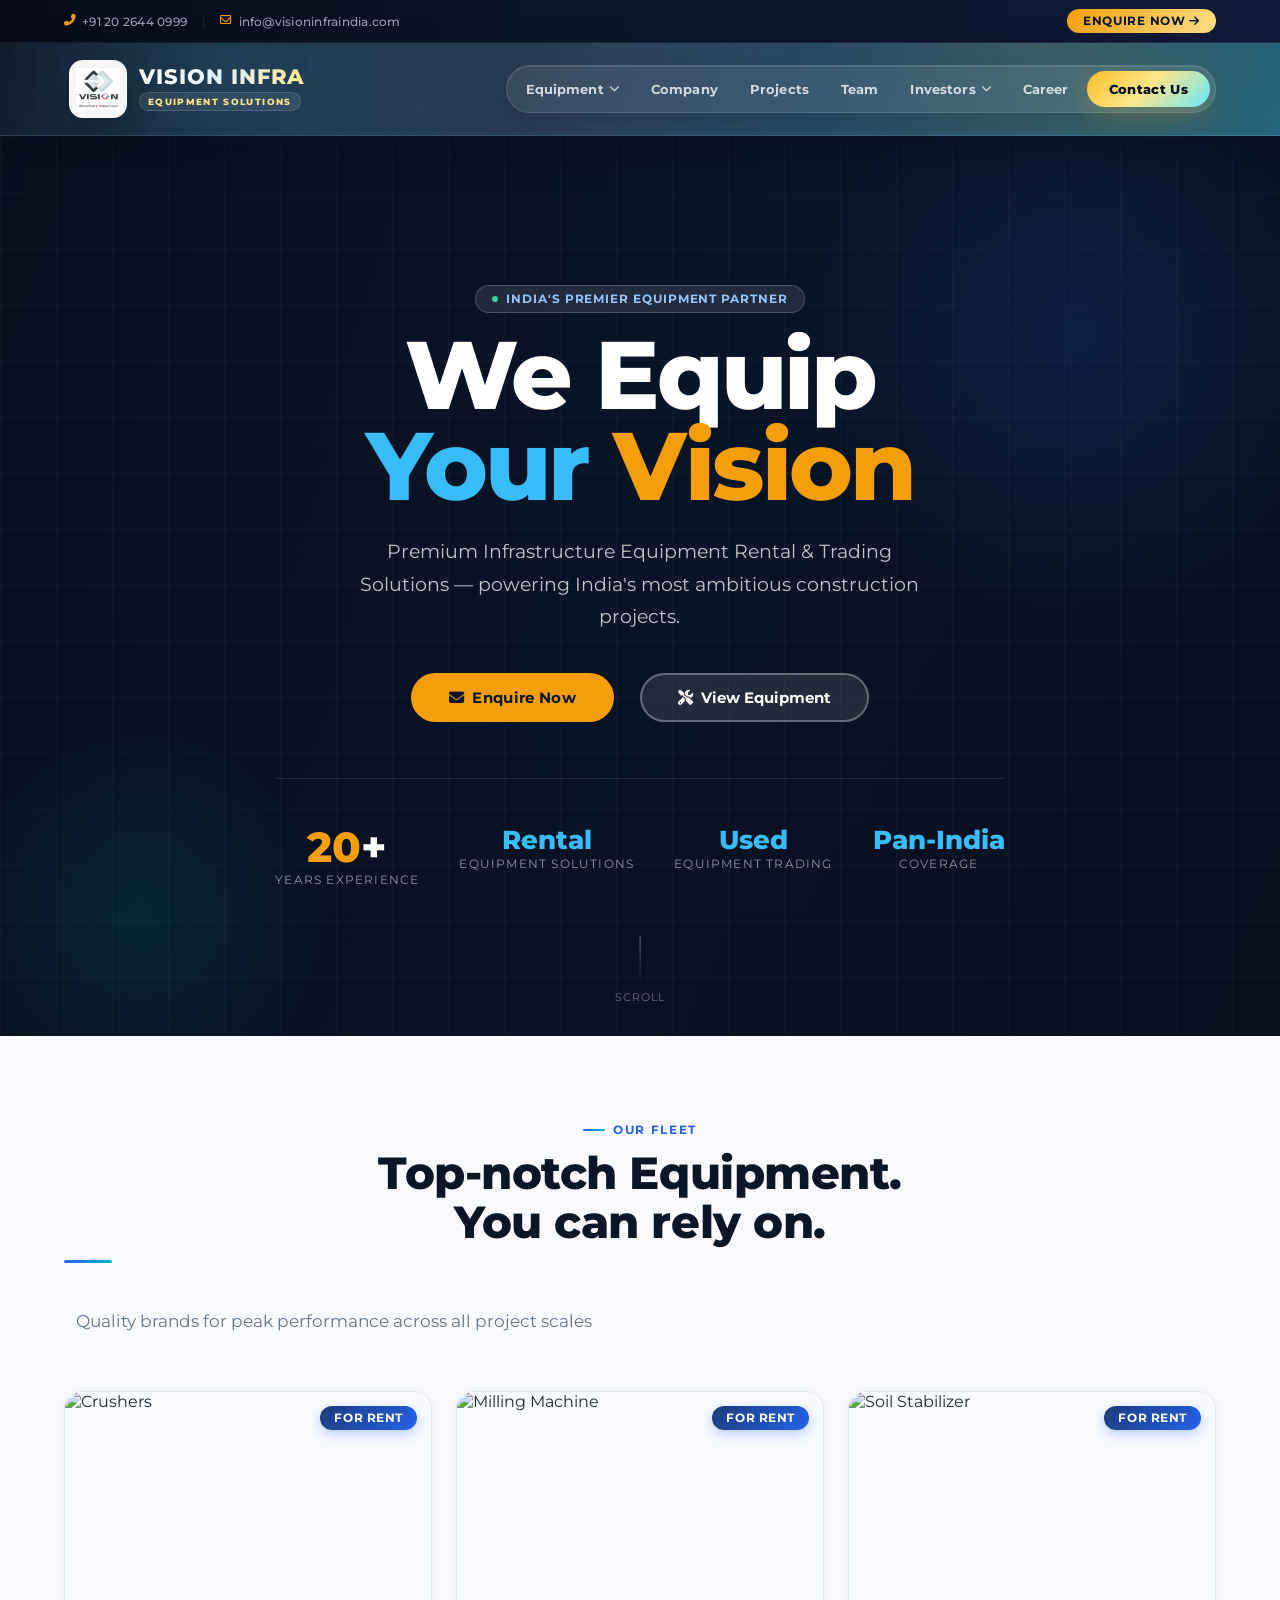
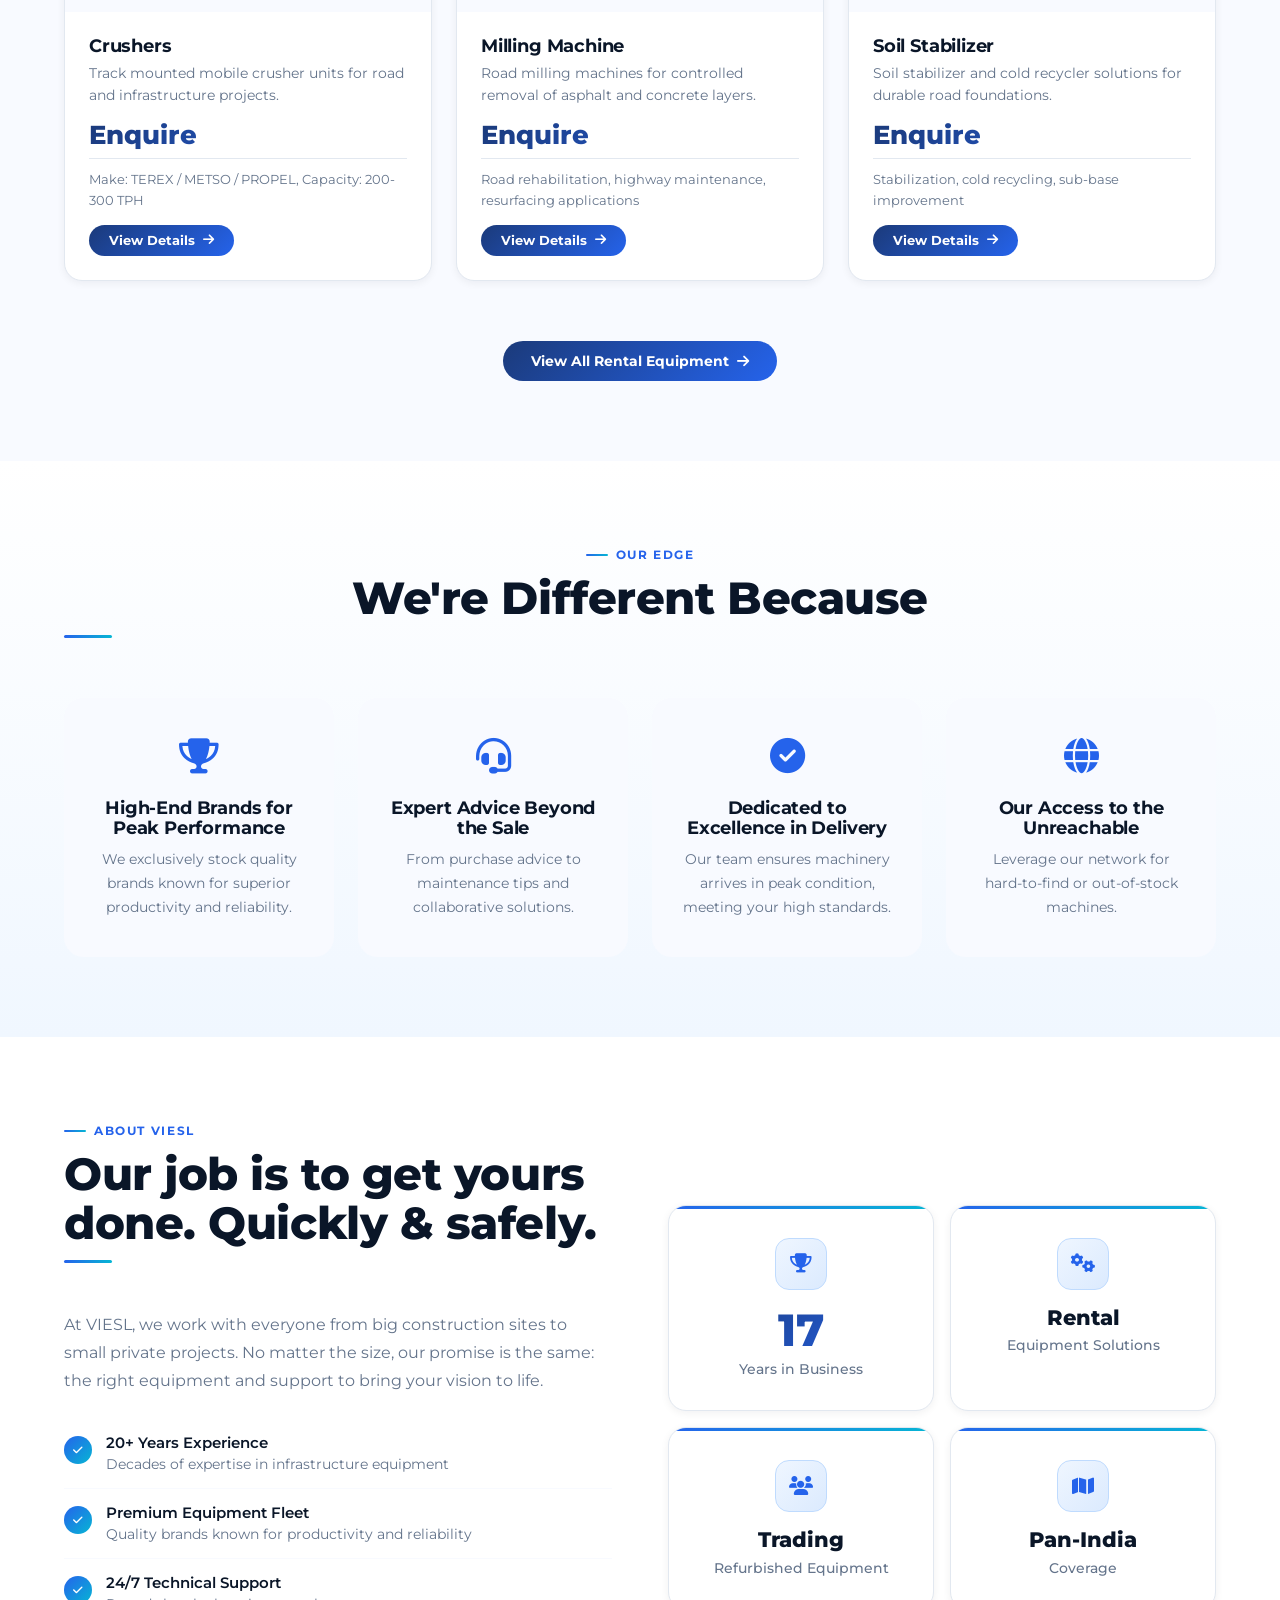
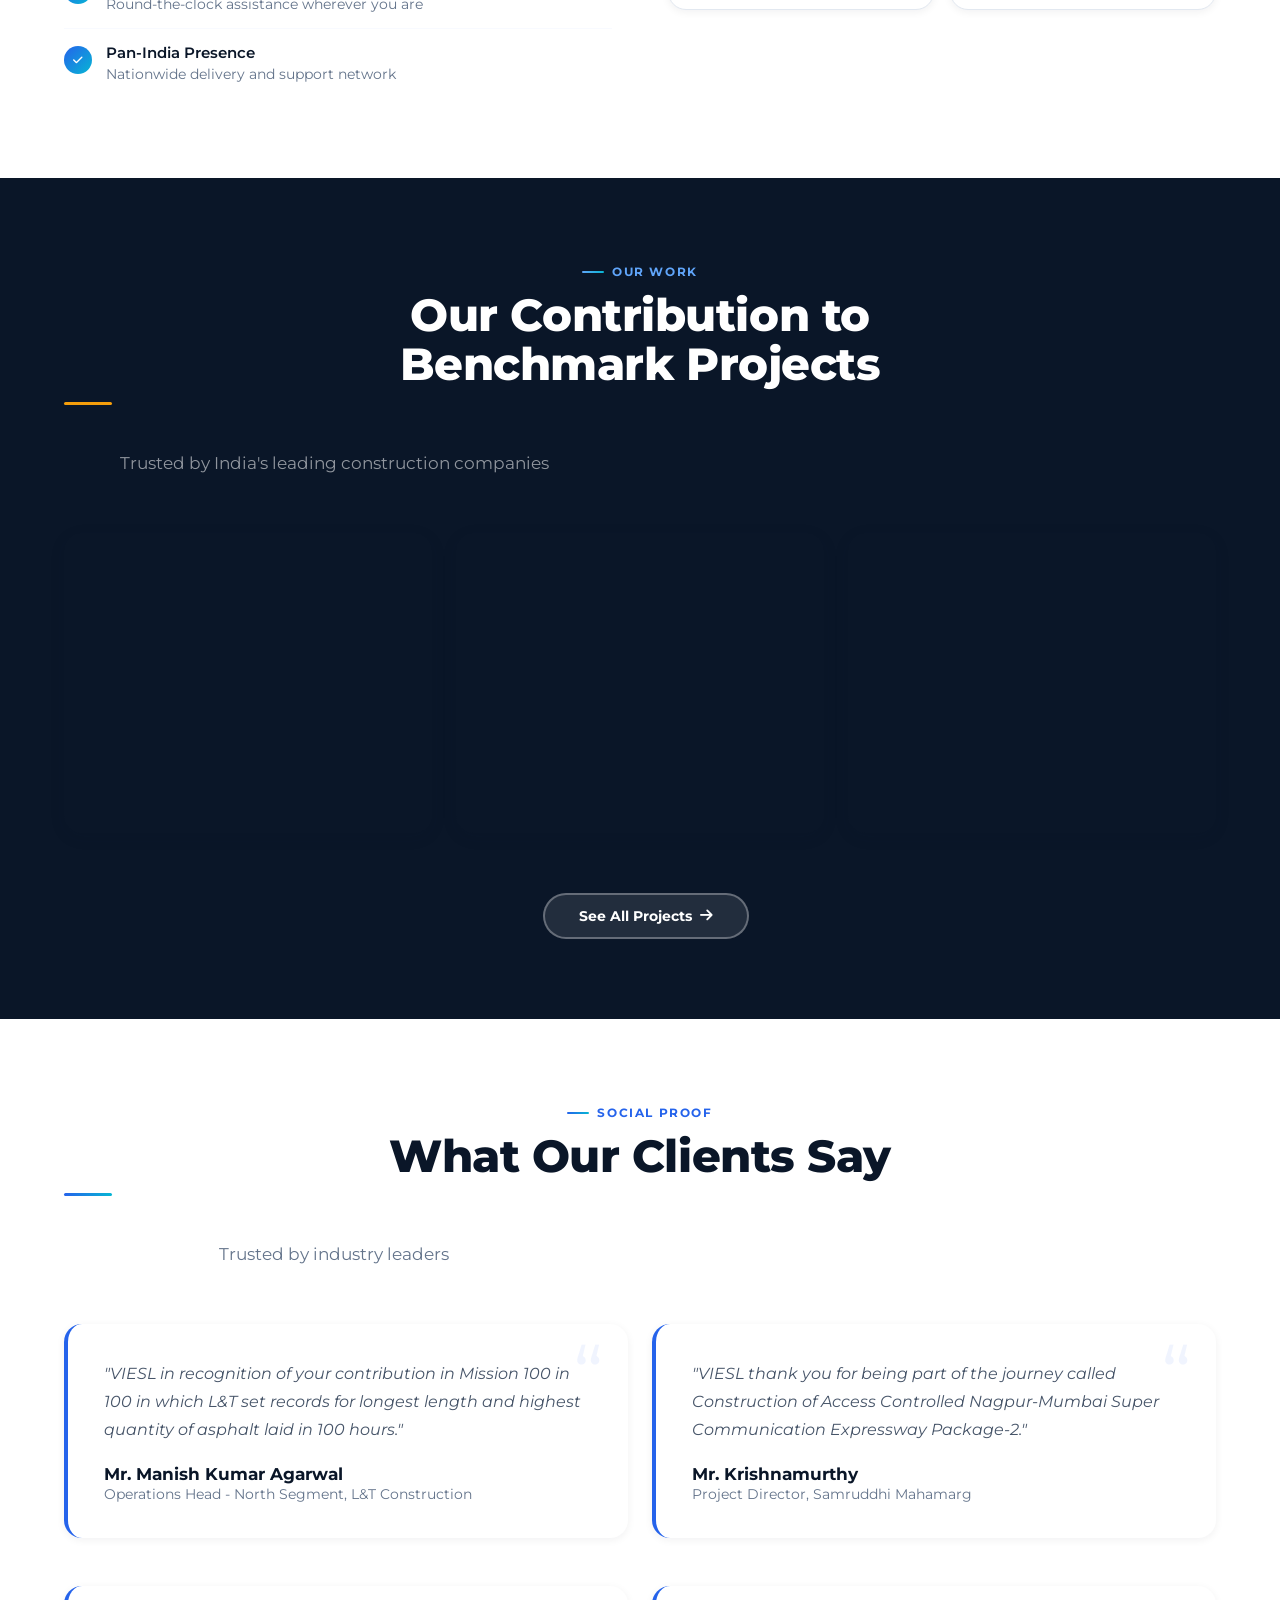
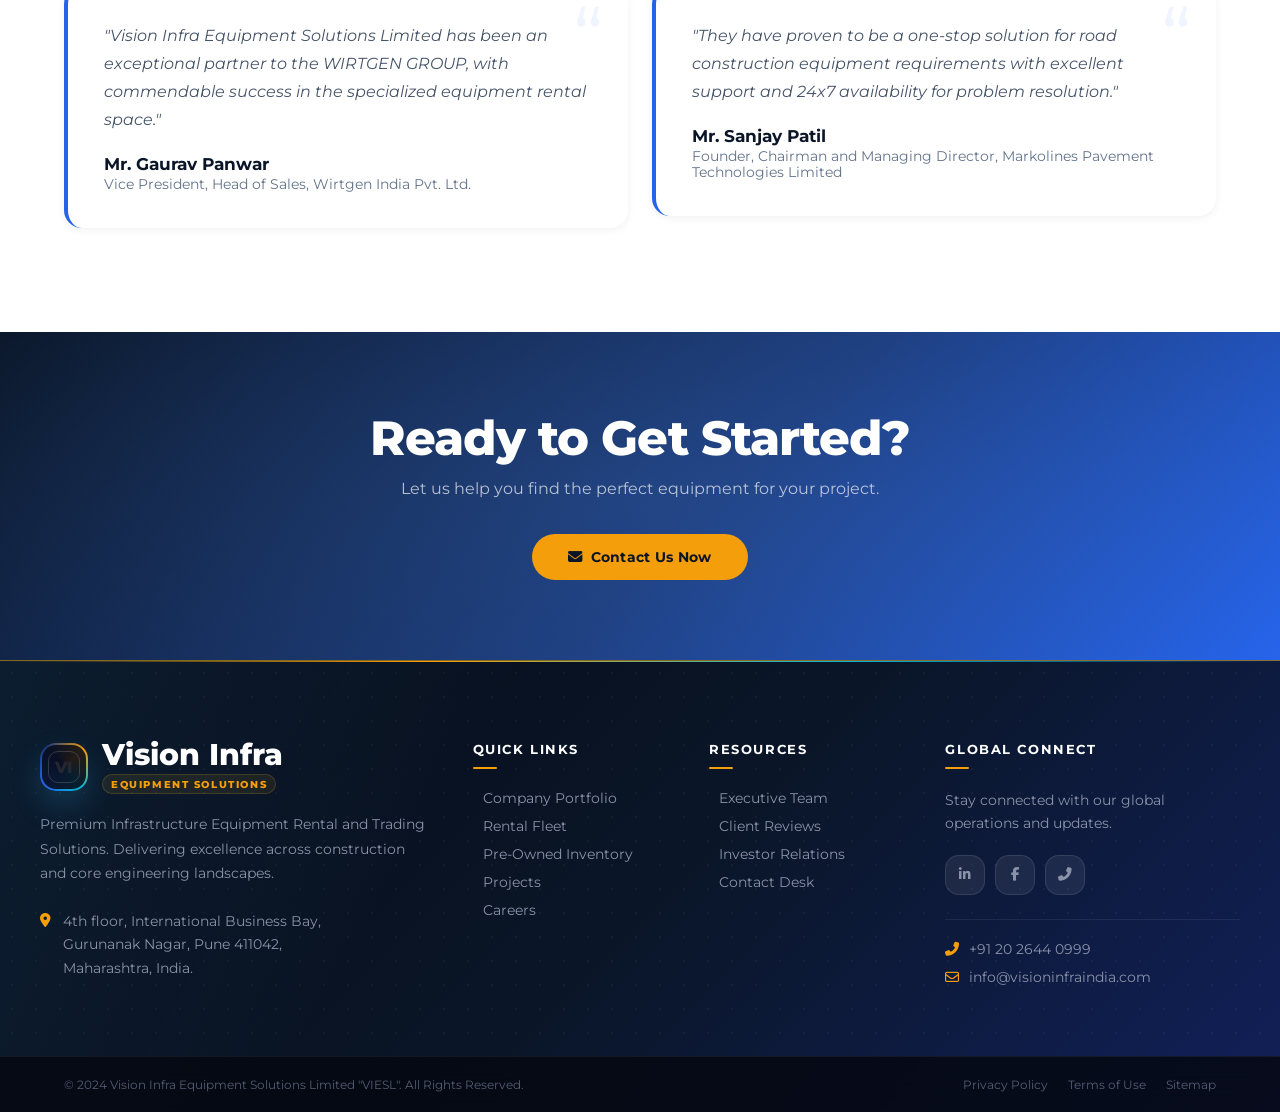
==== index.html @ 3d4851b6 "added" ====
<!DOCTYPE html>
<html lang="en">

<head>
  <meta charset="UTF-8" />
  <meta name="viewport" content="width=device-width, initial-scale=1.0" />
  <title>Vision Infra Equipment Solutions</title>
  <link rel="preconnect" href="https://fonts.googleapis.com" />
  <link rel="preconnect" href="https://fonts.gstatic.com" crossorigin />
  <link
    href="https://fonts.googleapis.com/css2?family=Montserrat:wght@400;500;600;700;800;900&display=swap"
    rel="stylesheet" />
  <link rel="stylesheet" href="https://cdnjs.cloudflare.com/ajax/libs/font-awesome/6.4.0/css/all.min.css" />
  <link rel="stylesheet" href="style.css" />
</head>

<body>

  <a class="skip-link" href="#main-content">Skip to main content</a>

  <!-- ── UTIL BAR ───────────────────────────────────────────────── -->
  <div id="util-bar">
    <div class="container">
      <div class="util-inner">
        <div class="util-links">
          <a href="tel:+912026440999"><i class="fas fa-phone-alt"></i>+91 20 2644 0999</a>
          <span class="util-sep"></span>
          <a href="mailto:info@visioninfraindia.com"><i class="far fa-envelope"></i>info@visioninfraindia.com</a>
        </div>
        <a href="#" class="util-cta" onclick="showPage('contact');return false">Enquire Now <i
            class="fas fa-arrow-right ms-1"></i></a>
      </div>
    </div>
  </div>

  <!-- ── NAVBAR ─────────────────────────────────────────────────── -->
  <nav id="navbar">
    <div class="container">
      <div class="nav-inner">
        <a class="brand" href="#" onclick="showPage('home');return false">
          <div class="brand-logo-wrap">
            <img src="images/logo.jpeg" alt="Vision Infra logo">
          </div>
          <div class="brand-text">
            <span class="brand-main">VISION <span>INFRA</span></span>
            <span class="brand-sub">Equipment Solutions</span>
          </div>
        </a>

        <div class="nav-links">
          <!-- Equipment dropdown -->
          <div class="nav-dropdown" id="dd-equip">
            <span class="nav-link dropdown-toggle" tabindex="0">
              Equipment <i class="fas fa-chevron-down caret" style="font-size:.65rem"></i>
            </span>
            <div class="dropdown-menu">
              <a class="dropdown-item" href="#" onclick="showPage('rental');return false"><i
                  class="fas fa-calendar-alt"></i>Rental Equipments</a>
              <a class="dropdown-item" href="#" onclick="showPage('used');return false"><i class="fas fa-box"></i>Used
                Equipments</a>
            </div>
          </div>
          <a class="nav-link" href="#" onclick="showPage('company');return false">Company</a>
          <a class="nav-link" href="#" onclick="showPage('projects');return false">Projects</a>
          <a class="nav-link" href="#" onclick="showPage('team');return false">Team</a>
          <!-- Investors dropdown -->
          <div class="nav-dropdown" id="dd-inv">
            <span class="nav-link dropdown-toggle" tabindex="0">
              Investors <i class="fas fa-chevron-down caret" style="font-size:.65rem"></i>
            </span>
            <div class="dropdown-menu">
              <a class="dropdown-item" href="#" onclick="showPage('investor');return false"><i
                  class="fas fa-chart-pie"></i>Investment Overview</a>
              <div class="dropdown-divider"></div>
              <a class="dropdown-item" href="#"><i class="fas fa-file-pdf"></i>Financial Reports</a>
              <a class="dropdown-item" href="#"><i class="fas fa-shield-alt"></i>Corporate Governance</a>
              <a class="dropdown-item" href="#"><i class="fas fa-star"></i>Investment Opportunities</a>
              <div class="dropdown-divider"></div>
              <a class="dropdown-item" href="mailto:cs@visioninfraindia.com"><i class="fas fa-envelope"></i>Investor
                Contact</a>
            </div>
          </div>
          <a class="nav-link" href="#" onclick="showPage('career');return false">Career</a>
          <button class="nav-cta-btn" onclick="showPage('contact')">Contact Us</button>
        </div>

        <button class="nav-toggle" id="nav-toggle" aria-label="Menu" aria-expanded="false">
          <span class="bar"></span><span class="bar"></span><span class="bar"></span>
        </button>
      </div>

      <!-- Mobile menu -->
      <nav class="nav-mobile" id="nav-mobile">
        <a class="nav-link" href="#" onclick="showPage('home');closeMobile();return false">Home</a>
        <a class="nav-link" href="#" onclick="showPage('rental');closeMobile();return false">Rental Equipments</a>
        <a class="nav-link" href="#" onclick="showPage('used');closeMobile();return false">Used Equipments</a>
        <a class="nav-link" href="#" onclick="showPage('company');closeMobile();return false">Company</a>
        <a class="nav-link" href="#" onclick="showPage('projects');closeMobile();return false">Projects</a>
        <a class="nav-link" href="#" onclick="showPage('team');closeMobile();return false">Team</a>
        <a class="nav-link" href="#" onclick="showPage('investor');closeMobile();return false">Investor Relations</a>
        <a class="nav-link" href="#" onclick="showPage('career');closeMobile();return false">Career</a>
        <button class="nav-cta-btn w-100" onclick="showPage('contact');closeMobile()">Contact Us</button>
      </nav>
    </div>
  </nav>

  <!-- ═══════════════════════════════════════════════════
     PAGES
     ═══════════════════════════════════════════════════ -->
  <main id="main-content">

    <!-- ── HOME ─────────────────────────────────────────────────────── -->
    <div class="page active" id="page-home">

      <!-- Hero -->
      <section id="hero">
        <video class="hero-video" autoplay muted loop playsinline preload="auto" aria-hidden="true">
          <source src="images/video1.mp4" type="video/mp4" />
        </video>
        <div class="hero-video-overlay"></div>
        <div class="hero-bg-grid"></div>
        <div class="hero-orb1"></div>
        <div class="hero-orb2"></div>
        <div class="hero-content reveal">
          <div class="banner-badge"><span class="dot"></span>India's Premier Equipment Partner</div>
          <h1>We Equip<br /><span class="c">Your</span> <span class="y">Vision</span></h1>
          <p>Premium Infrastructure Equipment Rental & Trading Solutions — powering India's most ambitious construction
            projects.</p>
          <div class="hero-btns">
            <button class="btn-amber" onclick="showPage('contact')"><i class="fas fa-envelope"></i>Enquire Now</button>
            <button class="btn-ghost" onclick="showPage('rental')"><i class="fas fa-tools"></i>View Equipment</button>
          </div>
          <div class="hero-stats">
            <div class="hstat">
              <div class="hstat-num"><span class="counter" data-target="20">0</span>+</div>
              <div class="hstat-lbl">Years Experience</div>
            </div>
            <div class="hstat">
              <div class="hstat-num" style="font-size:1.6rem;color:#38BDF8">Rental</div>
              <div class="hstat-lbl">Equipment Solutions</div>
            </div>
            <div class="hstat">
              <div class="hstat-num" style="font-size:1.6rem;color:#38BDF8">Used</div>
              <div class="hstat-lbl">Equipment Trading</div>
            </div>
            <div class="hstat">
              <div class="hstat-num" style="font-size:1.6rem;color:#38BDF8">Pan-India</div>
              <div class="hstat-lbl">Coverage</div>
            </div>
          </div>
        </div>
        <div class="hero-scroll" onclick="document.getElementById('home-equip').scrollIntoView({behavior:'smooth'})">
          <div class="scroll-line"></div>Scroll
        </div>
      </section>

      <!-- Equipment -->
      <section class="py-5 bg-off" id="home-equip">
        <div class="container">
          <div class="text-center mb-60 reveal">
            <div class="section-tag">Our Fleet</div>
            <h2 class="section-title">Top-notch Equipment.<br />You can rely on.</h2>
            <p class="section-subtitle">Quality brands for peak performance across all project scales</p>
          </div>
          <div class="row cols-3" id="featured-equip-grid">
            <!-- JS injected -->
          </div>
          <div class="text-center mt-60 reveal">
            <button class="btn-primary" onclick="showPage('rental')">View All Rental Equipment <i
                class="fas fa-arrow-right"></i></button>
          </div>
        </div>
      </section>

      <!-- Why Different -->
      <section class="py-5" style="background:linear-gradient(180deg,#fff 0%,#F0F7FF 100%)">
        <div class="container">
          <div class="text-center mb-60 reveal">
            <div class="section-tag">Our Edge</div>
            <h2 class="section-title">We're Different Because</h2>
          </div>
          <div class="row cols-4">
            <div class="reveal d1">
              <div class="feature-box">
                <div class="feature-icon"><i class="fas fa-trophy"></i></div>
                <h5>High-End Brands for Peak Performance</h5>
                <p>We exclusively stock quality brands known for superior productivity and reliability.</p>
              </div>
            </div>
            <div class="reveal d2">
              <div class="feature-box">
                <div class="feature-icon"><i class="fas fa-headset"></i></div>
                <h5>Expert Advice Beyond the Sale</h5>
                <p>From purchase advice to maintenance tips and collaborative solutions.</p>
              </div>
            </div>
            <div class="reveal d3">
              <div class="feature-box">
                <div class="feature-icon"><i class="fas fa-check-circle"></i></div>
                <h5>Dedicated to Excellence in Delivery</h5>
                <p>Our team ensures machinery arrives in peak condition, meeting your high standards.</p>
              </div>
            </div>
            <div class="reveal d4">
              <div class="feature-box">
                <div class="feature-icon"><i class="fas fa-globe"></i></div>
                <h5>Our Access to the Unreachable</h5>
                <p>Leverage our network for hard-to-find or out-of-stock machines.</p>
              </div>
            </div>
          </div>
        </div>
      </section>

      <!-- About split -->
      <section class="py-5">
        <div class="container">
          <div class="row cols-2" style="align-items:center;gap:56px">
            <div class="reveal">
              <div class="section-tag">About VIESL</div>
              <h2 class="section-title">Our job is to get yours done. Quickly &amp; safely.</h2>
              <p class="text-muted mb-4" style="line-height:1.75">At VIESL, we work with everyone from big construction
                sites to small private projects. No matter the size, our promise is the same: the right equipment and
                support to bring your vision to life.</p>
              <ul class="bene-list">
                <li>
                  <div class="bene-icon"><i class="fas fa-check"></i></div>
                  <div class="bene-txt"><strong>20+ Years Experience</strong><span>Decades of expertise in
                      infrastructure equipment</span></div>
                </li>
                <li>
                  <div class="bene-icon"><i class="fas fa-check"></i></div>
                  <div class="bene-txt"><strong>Premium Equipment Fleet</strong><span>Quality brands known for
                      productivity and reliability</span></div>
                </li>
                <li>
                  <div class="bene-icon"><i class="fas fa-check"></i></div>
                  <div class="bene-txt"><strong>24/7 Technical Support</strong><span>Round-the-clock assistance wherever
                      you are</span></div>
                </li>
                <li>
                  <div class="bene-icon"><i class="fas fa-check"></i></div>
                  <div class="bene-txt"><strong>Pan-India Presence</strong><span>Nationwide delivery and support
                      network</span></div>
                </li>
              </ul>
            </div>
            <div class="reveal d2">
              <div class="row cols-2 g-3">
                <div class="stat-card">
                  <div class="stat-icon"><i class="fas fa-trophy"></i></div>
                  <div class="stat-num counter-card" data-target="20" data-suffix="+">0+</div>
                  <div class="stat-lbl">Years in Business</div>
                </div>
                <div class="stat-card">
                  <div class="stat-icon"><i class="fas fa-cogs"></i></div>
                  <div class="stat-num" style="font-size:1.3rem;background:none;-webkit-text-fill-color:var(--navy)">
                    Rental</div>
                  <div class="stat-lbl">Equipment Solutions</div>
                </div>
                <div class="stat-card">
                  <div class="stat-icon"><i class="fas fa-users"></i></div>
                  <div class="stat-num" style="font-size:1.3rem;background:none;-webkit-text-fill-color:var(--navy)">
                    Trading</div>
                  <div class="stat-lbl">Refurbished Equipment</div>
                </div>
                <div class="stat-card">
                  <div class="stat-icon"><i class="fas fa-map"></i></div>
                  <div class="stat-num" style="font-size:1.3rem;background:none;-webkit-text-fill-color:var(--navy)">
                    Pan-India</div>
                  <div class="stat-lbl">Coverage</div>
                </div>
              </div>
            </div>
          </div>
        </div>
      </section>

      <!-- Projects teaser -->
      <section class="py-5 bg-dark-navy">
        <div class="container">
          <div class="text-center mb-60 reveal">
            <div class="section-tag">Our Work</div>
            <h2 class="section-title">Our Contribution to<br />Benchmark Projects</h2>
            <p class="section-subtitle">Trusted by India's leading construction companies</p>
          </div>
          <div class="row cols-3" id="home-proj-grid"><!-- JS --></div>
          <div class="text-center mt-60 reveal"><button class="btn-ghost" onclick="showPage('projects')">See All
              Projects <i class="fas fa-arrow-right"></i></button></div>
        </div>
      </section>

      <!-- Testimonials -->
      <section class="py-5">
        <div class="container">
          <div class="text-center mb-60 reveal">
            <div class="section-tag">Social Proof</div>
            <h2 class="section-title">What Our Clients Say</h2>
            <p class="section-subtitle">Trusted by industry leaders</p>
          </div>
          <div class="row cols-2">
            <div class="reveal d1">
              <div class="testi-card">
                <div class="testi-text">"VIESL in recognition of your contribution in Mission 100 in 100 in which L&T
                  set records for longest length and highest quantity of asphalt laid in 100 hours."</div>
                <div class="testi-author">Mr. Manish Kumar Agarwal</div>
                <div class="testi-pos">Operations Head - North Segment, L&T Construction</div>
              </div>
            </div>
            <div class="reveal d2">
              <div class="testi-card">
                <div class="testi-text">"VIESL thank you for being part of the journey called Construction of Access
                  Controlled Nagpur-Mumbai Super Communication Expressway Package-2."</div>
                <div class="testi-author">Mr. Krishnamurthy</div>
                <div class="testi-pos">Project Director, Samruddhi Mahamarg</div>
              </div>
            </div>
            <div class="reveal d3">
              <div class="testi-card">
                <div class="testi-text">"Vision Infra Equipment Solutions Limited has been an exceptional partner to the
                  WIRTGEN GROUP, with commendable success in the specialized equipment rental space."</div>
                <div class="testi-author">Mr. Gaurav Panwar</div>
                <div class="testi-pos">Vice President, Head of Sales, Wirtgen India Pvt. Ltd.</div>
              </div>
            </div>
            <div class="reveal d4">
              <div class="testi-card">
                <div class="testi-text">"They have proven to be a one-stop solution for road construction equipment
                  requirements with excellent support and 24x7 availability for problem resolution."</div>
                <div class="testi-author">Mr. Sanjay Patil</div>
                <div class="testi-pos">Founder, Chairman and Managing Director, Markolines Pavement Technologies Limited</div>
              </div>
            </div>
          </div>
        </div>
      </section>

      <!-- CTA -->
      <section class="vi-cta">
        <div class="container reveal">
          <h2>Ready to Get Started?</h2>
          <p class="sub">Let us help you find the perfect equipment for your project.</p><button class="btn-amber"
            onclick="showPage('contact')"><i class="fas fa-envelope"></i>Contact Us Now</button>
        </div>
      </section>
    </div>

    <!-- ── COMPANY ───────────────────────────────────────────────────── -->
    <div class="page" id="page-company">
      <div class="page-banner">
        <div class="container">
          <div class="banner-icon"><i class="fas fa-building"></i></div>
          <h1>About Us</h1>
          <p class="lead">Vision Infra Equipment Solutions Limited</p>
        </div>
      </div>

      <section class="py-5">
        <div class="container">
          <div class="row cols-2-1" style="align-items:start;gap:48px">
            <div>
              <div class="reveal">
                <div class="section-tag">Our Journey</div>
                <h2 class="section-title">Two Decades of Excellence</h2>
                <p class="text-muted" style="line-height:1.75;margin-bottom:28px">With over two decades of experience in
                  the infrastructure equipment rental and trading space, Vision Infra Equipment Solutions Limited
                  (VIESL) has established itself as a trusted partner for construction companies across India.</p>
              </div>
              <div class="mv-block mission reveal">
                <h3><i class="fas fa-bullseye"></i>Our Mission</h3>
                <p>To provide premium quality infrastructure equipment and exceptional service to help our clients
                  achieve their project goals efficiently and safely.</p>
              </div>
              <div class="mv-block vision reveal">
                <h3><i class="fas fa-eye"></i>Our Vision</h3>
                <p>To be India's leading infrastructure equipment rental and trading solution provider, known for
                  reliability, quality, and customer-centric service.</p>
              </div>
              <h3
                style="font-family:'Montserrat',sans-serif;font-size:1.3rem;font-weight:700;color:var(--navy);margin:32px 0 16px"
                class="reveal">Why Choose Us?</h3>
              <ul class="bene-list reveal">
                <li>
                  <div class="bene-icon"><i class="fas fa-check"></i></div>
                  <div class="bene-txt"><strong>Extensive Equipment Range</strong><span>Rental and used equipment
                      categories for road, infrastructure, and construction needs</span></div>
                </li>
                <li>
                  <div class="bene-icon"><i class="fas fa-check"></i></div>
                  <div class="bene-txt"><strong>Quality Brands</strong><span>Only high-end, reliable brands with proven
                      track records</span></div>
                </li>
                <li>
                  <div class="bene-icon"><i class="fas fa-check"></i></div>
                  <div class="bene-txt"><strong>Expert Support</strong><span>24/7 technical assistance and
                      maintenance</span></div>
                </li>
                <li>
                  <div class="bene-icon"><i class="fas fa-check"></i></div>
                  <div class="bene-txt"><strong>Pan-India Coverage</strong><span>Nationwide presence for quick delivery
                      and support</span></div>
                </li>
                <li>
                  <div class="bene-icon"><i class="fas fa-check"></i></div>
                  <div class="bene-txt"><strong>Competitive Pricing</strong><span>Best value for your investment</span>
                  </div>
                </li>
              </ul>
            </div>
            <div class="reveal d2">
              <div class="vi-form">
                <h5>Quick Stats</h5>
                <div style="display:grid;gap:16px">
                  <div class="stat-card">
                    <div class="stat-num">20+</div>
                    <div class="stat-lbl">Years in Business</div>
                  </div>
                  <div class="stat-card">
                    <div class="stat-num" style="font-size:1.4rem;background:none;-webkit-text-fill-color:var(--navy)">
                      Rental</div>
                    <div class="stat-lbl">Equipment Solutions</div>
                  </div>
                  <div class="stat-card">
                    <div class="stat-num" style="font-size:1.4rem;background:none;-webkit-text-fill-color:var(--navy)">
                      Used</div>
                    <div class="stat-lbl">Equipment Trading</div>
                  </div>
                  <div class="stat-card" style="padding:20px 24px">
                    <div class="stat-num" style="font-size:1.4rem;background:none;-webkit-text-fill-color:var(--navy)">
                      Pan-India</div>
                    <div class="stat-lbl">Network Coverage</div>
                  </div>
                </div>
              </div>
            </div>
          </div>
        </div>
      </section>

      <section class="py-5 bg-gradient-blue">
        <div class="container">
          <div class="text-center mb-60 reveal">
            <div class="section-tag">What We Stand For</div>
            <h2 class="section-title">Our Core Values</h2>
          </div>
          <div class="row cols-4">
            <div class="reveal d1">
              <div class="feature-box">
                <div class="feature-icon"><i class="fas fa-handshake"></i></div>
                <h5>Integrity</h5>
                <p>We conduct our business with honesty and transparency in all dealings.</p>
              </div>
            </div>
            <div class="reveal d2">
              <div class="feature-box">
                <div class="feature-icon"><i class="fas fa-star"></i></div>
                <h5>Excellence</h5>
                <p>We strive for excellence in every aspect of our service delivery.</p>
              </div>
            </div>
            <div class="reveal d3">
              <div class="feature-box">
                <div class="feature-icon"><i class="fas fa-users"></i></div>
                <h5>Customer Focus</h5>
                <p>Our clients are at the center of everything we do.</p>
              </div>
            </div>
            <div class="reveal d4">
              <div class="feature-box">
                <div class="feature-icon"><i class="fas fa-leaf"></i></div>
                <h5>Sustainability</h5>
                <p>We are committed to environmentally responsible practices.</p>
              </div>
            </div>
          </div>
        </div>
      </section>

      <section class="vi-cta">
        <div class="container reveal">
          <h2>Let's Work Together</h2>
          <p class="sub">Get in touch with us today for your equipment needs.</p><button class="btn-amber"
            onclick="showPage('contact')"><i class="fas fa-envelope"></i>Contact Us</button>
        </div>
      </section>
    </div>

    <!-- ── CAREER ─────────────────────────────────────────────────────── -->
    <div class="page" id="page-career">
      <div class="page-banner">
        <div class="container">
          <div class="banner-icon"><i class="fas fa-briefcase"></i></div>
          <div class="banner-badge"><span class="dot"></span>We're Hiring</div>
          <h1>Career Opportunities</h1>
          <p class="lead">Join a team of innovators in infrastructure equipment</p>
        </div>
      </div>

      <section class="py-5">
        <div class="container">
          <div class="row cols-2-1" style="align-items:start;gap:48px">
            <div>
              <div class="reveal">
                <div class="section-tag">Work With Us</div>
                <h2 class="section-title">Build Your Career at VIESL</h2>
                <p class="text-muted" style="line-height:1.75;margin-bottom:32px">At Vision Infra Equipment Solutions,
                  we believe our success is driven by our talented and dedicated team. We're committed to creating an
                  inclusive work environment where innovation thrives and career growth is encouraged.</p>
              </div>
              <h3
                style="font-family:'Montserrat',sans-serif;font-size:1.3rem;font-weight:700;color:var(--navy);margin-bottom:16px"
                class="reveal">Why Join VIESL?</h3>
              <ul class="bene-list reveal">
                <li>
                  <div class="bene-icon"><i class="fas fa-check"></i></div>
                  <div class="bene-txt"><strong>Growth Opportunities</strong><span>Develop your skills in a growing
                      organization</span></div>
                </li>
                <li>
                  <div class="bene-icon"><i class="fas fa-check"></i></div>
                  <div class="bene-txt"><strong>Competitive Compensation</strong><span>Industry-leading salary and
                      benefits</span></div>
                </li>
                <li>
                  <div class="bene-icon"><i class="fas fa-check"></i></div>
                  <div class="bene-txt"><strong>Professional Development</strong><span>Training and certification
                      programs</span></div>
                </li>
                <li>
                  <div class="bene-icon"><i class="fas fa-check"></i></div>
                  <div class="bene-txt"><strong>Work Culture</strong><span>Collaborative and supportive team
                      environment</span></div>
                </li>
                <li>
                  <div class="bene-icon"><i class="fas fa-check"></i></div>
                  <div class="bene-txt"><strong>Career Path</strong><span>Clear advancement opportunities</span></div>
                </li>
              </ul>
              <h3
                style="font-family:'Montserrat',sans-serif;font-size:1.3rem;font-weight:700;color:var(--navy);margin:36px 0 20px"
                class="reveal">Current Openings</h3>
              <div class="row cols-2 g-3">
                <div class="reveal d1">
                  <div class="job-card">
                    <h5>Operations Manager</h5>
                    <div class="job-loc"><i class="fas fa-map-marker-alt"></i>Pune, Mumbai, Bangalore</div>
                    <p class="job-desc">5+ years experience in equipment management required.</p><button
                      class="btn-primary btn-sm">Apply Now <i class="fas fa-arrow-right"></i></button>
                  </div>
                </div>
                <div class="reveal d2">
                  <div class="job-card">
                    <h5>Sales Executive</h5>
                    <div class="job-loc"><i class="fas fa-map-marker-alt"></i>Pan-India</div>
                    <p class="job-desc">Background in construction equipment sales preferred.</p><button
                      class="btn-primary btn-sm">Apply Now <i class="fas fa-arrow-right"></i></button>
                  </div>
                </div>
                <div class="reveal d3">
                  <div class="job-card">
                    <h5>Technical Support Engineer</h5>
                    <div class="job-loc"><i class="fas fa-map-marker-alt"></i>Regional Hubs</div>
                    <p class="job-desc">Equipment maintenance and repair experience needed.</p><button
                      class="btn-primary btn-sm">Apply Now <i class="fas fa-arrow-right"></i></button>
                  </div>
                </div>
                <div class="reveal d4">
                  <div class="job-card">
                    <h5>Finance Analyst</h5>
                    <div class="job-loc"><i class="fas fa-map-marker-alt"></i>Pune</div>
                    <p class="job-desc">MBA/CA with financial analysis experience required.</p><button
                      class="btn-primary btn-sm">Apply Now <i class="fas fa-arrow-right"></i></button>
                  </div>
                </div>
              </div>
            </div>
            <div class="reveal d2">
              <div class="vi-form">
                <h5>Send Your Resume</h5>
                <p class="text-muted small mb-4" style="line-height:1.6">Don't see a matching position? We'd still like
                  to hear from you.</p>
                <div class="form-group"><label>Email Address</label><input type="email" class="form-control"
                    placeholder="your@email.com" /></div>
                <div class="form-group"><label>Position Interested In</label><input type="text" class="form-control"
                    placeholder="e.g., Operations Manager" /></div>
                <div class="form-group"><label>Attach Resume</label><input type="file" class="form-control" /></div>
                <button class="btn-primary w-100"><i class="fas fa-paper-plane"></i>Send Your CV</button>
              </div>
            </div>
          </div>
        </div>
      </section>

      <section class="py-5 bg-culture">
        <div class="container">
          <div class="text-center mb-60 reveal">
            <div class="section-tag" style="color:#60A5FA;justify-content:center"><span
                style="background:linear-gradient(90deg,#60A5FA,var(--cyan));width:22px;height:2px;border-radius:100px;display:inline-block"></span>Our
              Culture</div>
            <h2 class="section-title">Life at Vision Infra</h2>
          </div>
          <div class="row cols-4">
            <div class="reveal d1">
              <div class="feature-box">
                <div class="feature-icon"><i class="fas fa-people-arrows"></i></div>
                <h5>Collaboration</h5>
                <p>Working together to achieve common goals and celebrate successes.</p>
              </div>
            </div>
            <div class="reveal d2">
              <div class="feature-box">
                <div class="feature-icon"><i class="fas fa-lightbulb"></i></div>
                <h5>Innovation</h5>
                <p>Encouraging creative thinking and new ideas from all team members.</p>
              </div>
            </div>
            <div class="reveal d3">
              <div class="feature-box">
                <div class="feature-icon"><i class="fas fa-graduation-cap"></i></div>
                <h5>Learning</h5>
                <p>Continuous skill development and professional growth opportunities.</p>
              </div>
            </div>
            <div class="reveal d4">
              <div class="feature-box">
                <div class="feature-icon"><i class="fas fa-heart"></i></div>
                <h5>Integrity</h5>
                <p>Operating with honesty and transparency in all our dealings.</p>
              </div>
            </div>
          </div>
        </div>
      </section>

      <section class="vi-cta">
        <div class="container reveal">
          <h2>Ready to Make an Impact?</h2>
          <p class="sub">Join our team and be part of India's infrastructure revolution.</p><button class="btn-amber"
            onclick="showPage('contact')"><i class="fas fa-arrow-right"></i>Apply Now</button>
        </div>
      </section>
    </div>

    <!-- ── CONTACT ────────────────────────────────────────────────────── -->
    <div class="page" id="page-contact">
      <div class="page-banner">
        <div class="container">
          <div class="banner-icon"><i class="fas fa-envelope"></i></div>
          <h1>Contact Us</h1>
          <p class="lead">We'd love to hear from you. Get in touch with our team today.</p>
        </div>
      </div>

      <section class="py-5">
        <div class="container">
          <div class="row cols-2" style="align-items:start;gap:48px">
            <div>
              <div class="reveal">
                <div class="section-tag">Send a Message</div>
                <h2 class="section-title">Get in Touch</h2>
              </div>
              <div class="vi-form reveal">
                <div class="row cols-2 g-3">
                  <div class="form-group"><label>Full Name</label><input type="text" class="form-control"
                      placeholder="Your name" /></div>
                  <div class="form-group"><label>Email Address</label><input type="email" class="form-control"
                      placeholder="your@email.com" /></div>
                </div>
                <div class="form-group"><label>Phone Number</label><input type="tel" class="form-control"
                    placeholder="+91 XXXXXXXXXX" /></div>
                <div class="form-group"><label>Subject</label>
                  <select class="form-control">
                    <option>Select a subject</option>
                    <option>Rental Inquiry</option>
                    <option>Purchase Inquiry</option>
                    <option>Technical Support</option>
                    <option>Partnership</option>
                    <option>Other</option>
                  </select>
                </div>
                <div class="form-group"><label>Message</label><textarea class="form-control" rows="5"
                    placeholder="Describe your inquiry..."></textarea></div>
                <button class="btn-primary w-100" style="padding:14px;font-size:.95rem"><i
                    class="fas fa-paper-plane"></i>Send Message</button>
              </div>
            </div>
            <div>
              <div class="reveal">
                <div class="section-tag">Reach Us</div>
                <h2 class="section-title">Contact Information</h2>
              </div>
              <div class="reveal">
                <div class="contact-item">
                  <div class="c-icon"><i class="fas fa-map-marker-alt"></i></div>
                  <div class="c-body">
                    <h5>Address</h5>
                    <p>Vision Infra Equipment Solutions Limited<br />4th floor, International Business
                      Bay<br />Gurunanak Nagar, Pune 411042<br />Maharashtra, India</p>
                  </div>
                </div>
                <div class="contact-item">
                  <div class="c-icon"><i class="fas fa-phone"></i></div>
                  <div class="c-body">
                    <h5>Phone</h5>
                    <p><a href="tel:+912026440999">+91 20 2644 0999</a><br /><a href="tel:+918956891862">+91 89568
                        91862</a></p>
                  </div>
                </div>
                <div class="contact-item">
                  <div class="c-icon"><i class="fas fa-envelope"></i></div>
                  <div class="c-body">
                    <h5>Email</h5>
                    <p><a href="mailto:info@visioninfraindia.com">info@visioninfraindia.com</a><br /><a
                        href="mailto:sales.ref@visioninfraindia.com">sales.ref@visioninfraindia.com</a></p>
                  </div>
                </div>
                <div class="contact-item">
                  <div class="c-icon"><i class="fas fa-clock"></i></div>
                  <div class="c-body">
                    <h5>Registered Details</h5>
                    <p>CIN: L77309PN2024PLC227226<br />Website: www.visioninfraindia.com</p>
                  </div>
                </div>
                <div class="contact-item">
                  <div class="c-icon"><i class="fas fa-share-alt"></i></div>
                  <div class="c-body">
                    <h5>Follow Us</h5>
                    <div class="soc-strip"><a class="soc-btn" href="#"><i class="fab fa-linkedin-in"></i></a><a
                        class="soc-btn" href="#"><i class="fab fa-facebook-f"></i></a></div>
                  </div>
                </div>
              </div>
            </div>
          </div>
        </div>
      </section>

      <section class="py-5 bg-off">
        <div class="container">
          <div class="text-center mb-60 reveal">
            <div class="section-tag">Location</div>
            <h2 class="section-title">Our Location</h2>
          </div>
          <div class="detail-img reveal" style="height:400px;overflow:hidden">
            <iframe
              src="https://www.google.com/maps/embed?pb=!1m18!1m12!1m3!1d125.17023887790197!2d73.87326285249192!3d18.504344958100656!2m3!1f51.57405809165476!2f0!3f0!3m2!1i1024!2i768!4f45.108316228718856!3m3!1m2!1s0x3bc2eaa6e5c7e099%3A0xe7320bc63550743a!2sVision%20Infra%20Equipment%20Solutions%20Limited!5e1!3m2!1sen!2sin!4v1779799435134!5m2!1sen!2sin"
              width="100%" height="400" style="border:0;display:block" allowfullscreen loading="lazy"></iframe>
          </div>
        </div>
      </section>

      <section class="py-5">
        <div class="container">
          <div class="text-center mb-60 reveal">
            <div class="section-tag">FAQs</div>
            <h2 class="section-title">Frequently Asked Questions</h2>
          </div>
          <div class="row cols-2">
            <div>
              <div class="faq-item reveal d1">
                <h5>How do I rent equipment?</h5>
                <p>Contact our sales team with your requirements. We'll provide a quotation and arrange delivery at your
                  site.</p>
              </div>
              <div class="faq-item reveal d2">
                <h5>Do you provide on-site support?</h5>
                <p>Yes, we provide 24/7 technical support and maintenance for all rented equipment.</p>
              </div>
              <div class="faq-item reveal d3">
                <h5>What is the minimum rental period?</h5>
                <p>Minimum rental period varies by equipment type. Contact us for specific details.</p>
              </div>
            </div>
            <div>
              <div class="faq-item reveal d1">
                <h5>Do you provide training?</h5>
                <p>Yes, we can arrange operator training for complex equipment upon request.</p>
              </div>
              <div class="faq-item reveal d2">
                <h5>What about insurance?</h5>
                <p>Insurance can be arranged through us or you can provide your own coverage.</p>
              </div>
              <div class="faq-item reveal d3">
                <h5>How quickly can you deliver?</h5>
                <p>We typically deliver within 24–48 hours of confirmation based on location.</p>
              </div>
            </div>
          </div>
        </div>
      </section>
    </div>

    <!-- ── INVESTOR RELATIONS ──────────────────────────────────────────── -->
    <div class="page" id="page-investor">
      <div class="inv-hero">
        <div class="container" style="position:relative;z-index:2">
          <div class="inv-hero-inner">
            <div class="inv-icon"><i class="fas fa-chart-line"></i></div>
            <div class="banner-badge" style="margin-bottom:16px"><span class="dot"></span>Investor Relations</div>
            <h1>Building Sustainable Value</h1>
            <p class="lead">Strategic growth and transparent governance — partnering for a stronger tomorrow</p>
          </div>
        </div>
      </div>

      <section class="py-5 bg-off">
        <div class="container">
          <div class="row cols-4">
            <div class="reveal d1">
              <div class="stat-card">
                <div class="stat-icon"><i class="fas fa-trophy"></i></div>
                <div class="stat-num">20+</div>
                <div class="stat-lbl">Years in Business</div>
              </div>
            </div>
            <div class="reveal d2">
              <div class="stat-card">
                <div class="stat-icon"><i class="fas fa-cogs"></i></div>
                <div class="stat-num" style="font-size:1.3rem;background:none;-webkit-text-fill-color:var(--navy)">
                  Rental</div>
                <div class="stat-lbl">Equipment Solutions</div>
              </div>
            </div>
            <div class="reveal d3">
              <div class="stat-card">
                <div class="stat-icon"><i class="fas fa-users"></i></div>
                <div class="stat-num" style="font-size:1.3rem;background:none;-webkit-text-fill-color:var(--navy)">
                  Trading</div>
                <div class="stat-lbl">Used Equipment</div>
              </div>
            </div>
            <div class="reveal d4">
              <div class="stat-card">
                <div class="stat-icon"><i class="fas fa-map"></i></div>
                <div class="stat-num" style="font-size:1.3rem;background:none;-webkit-text-fill-color:var(--navy)">
                  Pan-India</div>
                <div class="stat-lbl">Coverage</div>
              </div>
            </div>
          </div>
        </div>
      </section>

      <section class="py-5">
        <div class="container">
          <div class="row cols-2" style="align-items:center;gap:56px">
            <div class="reveal">
              <div class="section-tag">Why Invest</div>
              <h2 class="section-title">Investment Opportunity</h2>
              <p class="text-muted mb-4" style="line-height:1.75">VIESL is redefining the infrastructure equipment
                rental and trading space. We remain committed to bringing value to our partners and clients by
                delivering solid financial results and operational excellence.</p>
              <ul class="bene-list">
                <li>
                  <div class="bene-icon"><i class="fas fa-check"></i></div>
                  <div class="bene-txt"><strong>Strong Track Record</strong><span>20+ years of consistent growth and
                      profitability</span></div>
                </li>
                <li>
                  <div class="bene-icon"><i class="fas fa-check"></i></div>
                  <div class="bene-txt"><strong>Growing Market</strong><span>Infrastructure sector showing steady
                      expansion and resilience</span></div>
                </li>
                <li>
                  <div class="bene-icon"><i class="fas fa-check"></i></div>
                  <div class="bene-txt"><strong>Diverse Revenue Streams</strong><span>Balanced portfolio between rental
                      and trading businesses</span></div>
                </li>
                <li>
                  <div class="bene-icon"><i class="fas fa-check"></i></div>
                  <div class="bene-txt"><strong>Pan-India Network</strong><span>Strong presence across major
                      metropolitan and tier-II markets</span></div>
                </li>
                <li>
                  <div class="bene-icon"><i class="fas fa-check"></i></div>
                  <div class="bene-txt"><strong>Professional Management</strong><span>Experienced team with deep
                      industry expertise</span></div>
                </li>
              </ul>
            </div>
            <div class="reveal d2">
              <div
                style="height:460px;border-radius:20px;overflow:hidden;box-shadow:var(--sh-lg);background:linear-gradient(135deg,var(--royal),var(--blue),var(--cyan));display:flex;align-items:center;justify-content:center">
                <div style="text-align:center;color:#fff;padding:40px">
                  <i class="fas fa-chart-line" style="font-size:4rem;margin-bottom:24px;opacity:.9"></i>
                  <div
                    style="font-family:'Montserrat',sans-serif;font-size:2rem;font-weight:800;margin-bottom:10px">
                    Growth Since 2004</div>
                  <p style="opacity:.75;font-size:.95rem;line-height:1.6">Consistent year-over-year expansion in
                    revenue, fleet size, and client base across India's infrastructure boom.</p>
                </div>
              </div>
            </div>
          </div>
        </div>
      </section>

      <section class="py-5 bg-off">
        <div class="container">
          <div class="text-center mb-60 reveal">
            <div class="section-tag">Financial Highlights</div>
            <h2 class="section-title">Financial Performance</h2>
            <p class="section-subtitle">Consistent performance and sustainable growth trajectory</p>
          </div>
          <div class="row cols-3">
            <div class="reveal d1">
              <div class="fin-card">
                <div class="fin-icon"><i class="fas fa-coins"></i></div>
                <h4>Revenue Growth</h4>
                <div class="fin-val">Year-over-year</div>
                <p class="fin-desc">Consistent upward trajectory driven by market demand and operational efficiency</p>
              </div>
            </div>
            <div class="reveal d2">
              <div class="fin-card">
                <div class="fin-icon"><i class="fas fa-chart-bar"></i></div>
                <h4>Asset Portfolio</h4>
                <div class="fin-val">Rental + Trading</div>
                <p class="fin-desc">Equipment solutions for road construction, mining, irrigation, lifting, and material handling</p>
              </div>
            </div>
            <div class="reveal d3">
              <div class="fin-card">
                <div class="fin-icon"><i class="fas fa-handshake"></i></div>
                <h4>Client Base</h4>
                <div class="fin-val">Benchmark Projects</div>
                <p class="fin-desc">Contributions to expressways, airport infrastructure, dams, plants, and high-speed rail projects</p>
              </div>
            </div>
          </div>
        </div>
      </section>

      <section class="py-5">
        <div class="container">
          <div class="text-center mb-60 reveal">
            <div class="section-tag">Opportunities</div>
            <h2 class="section-title">Growth Opportunities</h2>
            <p class="section-subtitle">Strategic markets and expansion potential</p>
          </div>
          <div class="row cols-4">
            <div class="reveal d1">
              <div class="opp-card"
                style="background:linear-gradient(135deg,rgba(27,58,122,.9),rgba(37,99,235,.9)),url('https://images.unsplash.com/photo-1581094794329-c8112a89af12?w=400&q=80') center/cover">
                <div class="opp-body"><i class="fas fa-road"></i>
                  <h5>Infrastructure Boom</h5>
                  <p>India's ongoing infrastructure development creates sustained demand</p>
                </div>
              </div>
            </div>
            <div class="reveal d2">
              <div class="opp-card"
                style="background:linear-gradient(135deg,rgba(245,158,11,.85),rgba(239,68,68,.8)),url('https://images.unsplash.com/photo-1454496522488-7a8e488e8606?w=400&q=80') center/cover">
                <div class="opp-body"><i class="fas fa-chart-line"></i>
                  <h5>Market Expansion</h5>
                  <p>Increasing equipment rental penetration in tier-II cities</p>
                </div>
              </div>
            </div>
            <div class="reveal d3">
              <div class="opp-card" style="background:linear-gradient(135deg,rgba(6,182,212,.85),rgba(16,185,129,.8))">
                <div class="opp-body"><i class="fas fa-leaf"></i>
                  <h5>Sustainable Growth</h5>
                  <p>Technology and automation investments in fleet management</p>
                </div>
              </div>
            </div>
            <div class="reveal d4">
              <div class="opp-card" style="background:linear-gradient(135deg,rgba(139,92,246,.85),rgba(37,99,235,.8))">
                <div class="opp-body"><i class="fas fa-globe"></i>
                  <h5>Strategic Partnerships</h5>
                  <p>Collaboration with global equipment manufacturers</p>
                </div>
              </div>
            </div>
          </div>
        </div>
      </section>

      <section class="py-5 bg-off">
        <div class="container">
          <div class="text-center mb-60 reveal">
            <div class="section-tag">Governance</div>
            <h2 class="section-title">Corporate Governance</h2>
            <p class="section-subtitle">Commitment to transparency, accountability, and ethical practices</p>
          </div>
          <div class="row cols-3">
            <div class="reveal d1">
              <div class="gov-card">
                <div class="gov-icon"><i class="fas fa-gavel"></i></div>
                <h5>Board Leadership</h5>
                <p>Experienced board members with proven track records in industry leadership and strategic management
                </p>
              </div>
            </div>
            <div class="reveal d2">
              <div class="gov-card">
                <div class="gov-icon"><i class="fas fa-lock"></i></div>
                <h5>Compliance & Risk</h5>
                <p>Rigorous compliance frameworks ensuring adherence to regulatory requirements and best practices</p>
              </div>
            </div>
            <div class="reveal d3">
              <div class="gov-card">
                <div class="gov-icon"><i class="fas fa-eye"></i></div>
                <h5>Transparency</h5>
                <p>Regular disclosures and stakeholder communication maintaining highest standards of transparency</p>
              </div>
            </div>
          </div>
        </div>
      </section>

      <section class="py-5">
        <div class="container">
          <div class="row cols-2" style="align-items:center;gap:56px">
            <div class="co-info-card reveal">
              <div class="co-info-title">Company Information</div>
              <div class="info-row">
                <div class="info-lbl"><i class="fas fa-certificate"></i>CIN</div>
                <div class="info-val">L77309PN2024PLC227226</div>
              </div>
              <div class="info-row">
                <div class="info-lbl"><i class="fas fa-map-marker-alt"></i>Registered Office</div>
                <div class="info-val">4th Floor, International Business Bay<br />Gurunanak Nagar, Pune
                  411042<br />Maharashtra, India</div>
              </div>
              <div class="info-row">
                <div class="info-lbl"><i class="fas fa-phone"></i>Corporate Phone</div>
                <div class="info-val"><a href="tel:+912026440999">+91 20 2644 0999</a></div>
              </div>
              <div class="info-row">
                <div class="info-lbl"><i class="fas fa-envelope"></i>Investor Contact</div>
                <div class="info-val"><a href="mailto:cs@visioninfraindia.com">cs@visioninfraindia.com</a></div>
              </div>
            </div>
            <div class="reveal d2"
              style="height:420px;border-radius:20px;overflow:hidden;background:linear-gradient(135deg,#0A1628,var(--royal),var(--blue));display:flex;align-items:center;justify-content:center;box-shadow:var(--sh-lg)">
              <div style="text-align:center;color:#fff;padding:40px">
                <i class="fas fa-shield-alt" style="font-size:3.5rem;margin-bottom:20px;color:#60A5FA"></i>
                <div
                  style="font-family:'Montserrat',sans-serif;font-size:1.8rem;font-weight:800;margin-bottom:10px">
                  Trusted Since 2004</div>
                <p style="opacity:.72;font-size:.9rem;line-height:1.65">Publicly listed company committed to the highest
                  governance standards and investor transparency.</p>
              </div>
            </div>
          </div>
        </div>
      </section>

      <section class="vi-cta">
        <div class="container reveal">
          <h2>Ready to Partner With Us?</h2>
          <p class="sub">Discover investment opportunities and join our growth journey</p>
          <button class="btn-amber" onclick="window.location='mailto:cs@visioninfraindia.com'"><i
              class="fas fa-envelope"></i>Contact Investor Relations</button>
          <button class="btn-ghost" onclick="showPage('contact')"><i class="fas fa-phone"></i>Request
            Information</button>
        </div>
      </section>
    </div>

    <!-- ── PLACEHOLDER PAGES ──────────────────────────────────────────── -->
    <div class="page" id="page-rental">
      <div class="page-banner">
        <div class="container">
          <div class="banner-icon"><i class="fas fa-calendar-alt"></i></div>
          <h1>Rental Equipments</h1>
          <p class="lead">Premium machinery available for short and long-term rental</p>
        </div>
      </div>
      <section class="py-5 bg-off">
        <div class="container">
          <div class="text-center mb-60 reveal">
            <div class="section-tag">Our Rental Fleet</div>
            <h2 class="section-title">Available for Rent</h2>
          </div>
          <div class="row cols-3" id="rental-grid"><!-- JS --></div>
        </div>
      </section>
      <section class="vi-cta">
        <div class="container reveal">
          <h2>Need Custom Rental Terms?</h2>
          <p class="sub">Contact our team for tailored rental packages.</p><button class="btn-amber"
            onclick="showPage('contact')"><i class="fas fa-envelope"></i>Get a Quote</button>
        </div>
      </section>
    </div>

    <div class="page" id="page-used">
      <div class="page-banner">
        <div class="container">
          <div class="banner-icon"><i class="fas fa-box"></i></div>
          <h1>Used Equipments</h1>
          <p class="lead">Quality pre-owned machinery at competitive prices</p>
        </div>
      </div>
      <section class="py-5 bg-off">
        <div class="container">
          <div class="text-center mb-60 reveal">
            <div class="section-tag">Pre-Owned Inventory</div>
            <h2 class="section-title">Quality Used Equipment</h2>
          </div>
          <div class="row cols-3" id="used-grid"><!-- JS --></div>
        </div>
      </section>
      <section class="vi-cta">
        <div class="container reveal">
          <h2>Interested in Pre-Owned?</h2>
          <p class="sub">Contact us for pricing and availability.</p><button class="btn-amber"
            onclick="showPage('contact')"><i class="fas fa-envelope"></i>Enquire Now</button>
        </div>
      </section>
    </div>

    <div class="page" id="page-projects">
      <div class="page-banner">
        <div class="container">
          <div class="banner-icon"><i class="fas fa-hard-hat"></i></div>
          <h1>Our Projects</h1>
          <p class="lead">Benchmark projects powered by Vision Infra equipment</p>
        </div>
      </div>
      <section class="py-5 bg-off">
        <div class="container">
          <div class="text-center mb-60 reveal">
            <div class="section-tag">Portfolio</div>
            <h2 class="section-title">Benchmark Projects</h2>
            <p class="section-subtitle">Trusted by India's leading construction companies</p>
          </div>
          <div class="row cols-3" id="all-proj-grid"><!-- JS --></div>
        </div>
      </section>
      <section class="vi-cta">
        <div class="container reveal">
          <h2>Have a Project in Mind?</h2>
          <p class="sub">Let's discuss how we can help you build it.</p><button class="btn-amber"
            onclick="showPage('contact')"><i class="fas fa-envelope"></i>Get in Touch</button>
        </div>
      </section>
    </div>

    <div class="page" id="page-team">
      <div class="page-banner">
        <div class="container">
          <div class="banner-icon"><i class="fas fa-users"></i></div>
          <h1>Our Team</h1>
          <p class="lead">The visionaries who drive Vision Infra forward</p>
        </div>
      </div>
      <section class="py-5 bg-gradient-blue leaders-showcase">
        <div class="container">
          <div class="text-center mb-60 reveal">
            <div class="section-tag">Leadership</div>
            <h2 class="section-title">Meet Our Leaders</h2>
          </div>
          <div class="row cols-4" id="team-grid"><!-- JS --></div>
        </div>
      </section>
      <section class="vi-cta">
        <div class="container reveal">
          <h2>Join Our Team</h2>
          <p class="sub">We're always looking for talented individuals.</p><button class="btn-amber"
            onclick="showPage('career')"><i class="fas fa-briefcase"></i>View Openings</button>
        </div>
      </section>
    </div>

  </main>

  <!-- ── FOOTER ──────────────────────────────────────────────────────── -->
  <footer>
    <div class="container footer-grid">
      <div class="footer-layout">
        <div>
          <div class="footer-brand-lockup">
            <div class="footer-brand-mark">VI</div>
            <div>
              <div class="footer-brand-name">Vision Infra</div>
              <div class="footer-brand-sub">Equipment Solutions</div>
            </div>
          </div>
          <p class="footer-desc">Premium Infrastructure Equipment Rental and Trading Solutions. Delivering excellence
            across construction and core engineering landscapes.</p>
          <address class="footer-addr" style="font-style:normal"><i class="fas fa-map-marker-alt"></i><span>4th floor,
              International Business Bay,<br />Gurunanak Nagar, Pune 411042,<br />Maharashtra, India.</span></address>
        </div>
        <div>
          <div class="footer-col-title">Quick Links</div>
          <div class="footer-links" style="display:flex;flex-direction:column">
            <a href="#" onclick="showPage('company');return false">Company Portfolio</a>
            <a href="#" onclick="showPage('rental');return false">Rental Fleet</a>
            <a href="#" onclick="showPage('used');return false">Pre-Owned Inventory</a>
            <a href="#" onclick="showPage('projects');return false">Projects</a>
            <a href="#" onclick="showPage('career');return false">Careers</a>
          </div>
        </div>
        <div>
          <div class="footer-col-title">Resources</div>
          <div class="footer-links" style="display:flex;flex-direction:column">
            <a href="#" onclick="showPage('team');return false">Executive Team</a>
            <a href="#">Client Reviews</a>
            <a href="#" onclick="showPage('investor');return false">Investor Relations</a>
            <a href="#" onclick="showPage('contact');return false">Contact Desk</a>
          </div>
        </div>
        <div>
          <div class="footer-col-title">Global Connect</div>
          <p style="font-size:.875rem;color:#8A92A8;margin-bottom:20px;line-height:1.65">Stay connected with our global
            operations and updates.</p>
          <div class="footer-socials">
            <a class="footer-soc" href="#" aria-label="LinkedIn"><i class="fab fa-linkedin-in"></i></a>
            <a class="footer-soc" href="#" aria-label="Facebook"><i class="fab fa-facebook-f"></i></a>
            <a class="footer-soc" href="tel:+912026440999" aria-label="Phone"><i class="fas fa-phone-alt"></i></a>
          </div>
          <div class="footer-contact">
            <div class="footer-contact-line"><i class="fas fa-phone-alt"></i><span>+91 20 2644 0999</span></div>
            <div class="footer-contact-line"><i class="far fa-envelope"></i><a
                href="mailto:info@visioninfraindia.com">info@visioninfraindia.com</a></div>
          </div>
        </div>
      </div>
    </div>
    <div class="footer-legal">
      <div class="container">
        <div class="inner">
          <p class="copy">&copy; 2024 Vision Infra Equipment Solutions Limited "VIESL". All Rights Reserved.</p>
          <nav class="legal-links"><a href="#">Privacy Policy</a><a href="#">Terms of Use</a><a href="#">Sitemap</a>
          </nav>
        </div>
      </div>
    </div>
  </footer>

  <!-- ════════════════════════════════════════════════
     JAVASCRIPT
     ════════════════════════════════════════════════ -->
  <script>
    (function () {
      'use strict';

      /* ── DATA ───────────────────────────────────────────────── */
      const equipment = [
        { id: 1, name: 'Crushers', type: 'rental', price: 'Enquire', unit: '', desc: 'Track mounted mobile crusher units for road and infrastructure projects.', specs: 'Make: TEREX / METSO / PROPEL, Capacity: 200-300 TPH', img: 'https://images.unsplash.com/photo-1581094794329-c8112a89af12?w=600&q=80' },
        { id: 2, name: 'Milling Machine', type: 'rental', price: 'Enquire', unit: '', desc: 'Road milling machines for controlled removal of asphalt and concrete layers.', specs: 'Road rehabilitation, highway maintenance, resurfacing applications', img: 'https://images.unsplash.com/photo-1504307651254-35680f356dfd?w=600&q=80' },
        { id: 3, name: 'Soil Stabilizer', type: 'rental', price: 'Enquire', unit: '', desc: 'Soil stabilizer and cold recycler solutions for durable road foundations.', specs: 'Stabilization, cold recycling, sub-base improvement', img: 'https://images.unsplash.com/photo-1558618666-fcd25c85cd64?w=600&q=80' },
        { id: 4, name: 'Transit Mixer', type: 'used', price: 'Enquire', unit: '', desc: 'Pre-owned transit mixers for concrete transport and site batching workflows.', specs: 'Used equipment category: Transit Mixer', img: 'https://images.unsplash.com/photo-1558618666-fcd25c85cd64?w=600&q=80' },
        { id: 5, name: 'Wheel Loader', type: 'used', price: 'Enquire', unit: '', desc: 'Pre-owned wheel loaders for loading, stockpile handling, and plant support.', specs: 'Used equipment category: Wheel Loader', img: 'https://images.unsplash.com/photo-1590012314607-cda9d9b699ae?w=600&q=80' },
        { id: 6, name: 'Paver', type: 'used', price: 'Enquire', unit: '', desc: 'Used pavers for asphalt roadwork, highway construction, and resurfacing.', specs: 'Used equipment category: Paver', img: 'https://images.unsplash.com/photo-1504307651254-35680f356dfd?w=600&q=80' },
        { id: 7, name: 'Sensor Paver', type: 'rental', price: 'Enquire', unit: '', desc: 'Sensor paver machines for accurate asphalt paving and quality road finishes.', specs: 'Rental equipment category: Sensor Paver Machine', img: 'https://images.unsplash.com/photo-1483450388369-9ed95738483c?w=600&q=80' },
        { id: 8, name: 'Diesel Generator', type: 'used', price: 'Enquire', unit: '', desc: 'Reliable DG sets and generators for project sites and backup power needs.', specs: 'Used equipment category: DG Sets / Diesel Generator', img: 'https://images.unsplash.com/photo-1581094794329-c8112a89af12?w=600&q=80' },
        { id: 9, name: 'Road Milling Machine', type: 'used', price: 'Enquire', unit: '', desc: 'Pre-owned road milling machines for pavement removal and rehabilitation.', specs: 'Used equipment category: Road Milling Machine', img: 'https://images.unsplash.com/photo-1504307651254-35680f356dfd?w=600&q=80' },
      ];

      const projects = [
        { name: 'Maharashtra Samruddhi Mahamarg Expressway', loc: 'Maharashtra', desc: 'Benchmark expressway project supported by VIESL equipment solutions.', bg: 'https://images.unsplash.com/photo-1477959858617-67f85cf4f1df?w=600&q=80' },
        { name: 'Mumbai Pune Expressway', loc: 'Maharashtra', desc: 'Contribution to one of India\'s key road connectivity corridors.', bg: 'https://images.unsplash.com/photo-1558618666-fcd25c85cd64?w=600&q=80' },
        { name: 'Meerut Aligarh Ghaziabad Expressway', loc: 'North India', desc: 'Equipment support for major expressway construction and expansion.', bg: 'https://images.unsplash.com/photo-1483450388369-9ed95738483c?w=600&q=80' },
        { name: 'Ahmedabad Vadodara Expressway', loc: 'Gujarat', desc: 'Infrastructure equipment contribution for a high-value highway corridor.', bg: 'https://images.unsplash.com/photo-1504307651254-35680f356dfd?w=600&q=80' },
        { name: 'Delhi Jaipur Expressway', loc: 'Delhi - Rajasthan', desc: 'Road construction equipment support for a major national route.', bg: 'https://images.unsplash.com/photo-1477959858617-67f85cf4f1df?w=600&q=80' },
        { name: 'Delhi Vadodara Expressway', loc: 'North-West India', desc: 'Fleet support for large-scale expressway execution.', bg: 'https://images.unsplash.com/photo-1558618666-fcd25c85cd64?w=600&q=80' },
        { name: 'MOPA, Goa Airport', loc: 'Goa', desc: 'Equipment contribution to airport infrastructure development.', bg: 'https://images.unsplash.com/photo-1486325212027-8081e485255e?w=600&q=80' },
        { name: 'Noida International Airport', loc: 'Uttar Pradesh', desc: 'Support for one of India\'s major greenfield airport projects.', bg: 'https://images.unsplash.com/photo-1483450388369-9ed95738483c?w=600&q=80' },
        { name: 'Ahmedabad-Mumbai-C9 High Speed Rail Project', loc: 'Gujarat - Maharashtra', desc: 'Equipment contribution to the high speed rail corridor.', bg: 'https://images.unsplash.com/photo-1477959858617-67f85cf4f1df?w=600&q=80' },
      ];

      const team = [
        { name: 'Sachin Gandhi', pos: 'Chairman & Managing Director', exp: 20, img: 'https://images.unsplash.com/photo-1560250097-0b93528c311a?w=200&q=80' },
        { name: 'Chetan Gandhi', pos: 'Director', exp: 15, img: 'https://images.unsplash.com/photo-1507003211169-0a1dd7228f2d?w=200&q=80' },
        { name: 'Sameer Gandhi', pos: 'Director', exp: 14, img: 'https://images.unsplash.com/photo-1472099645785-5658abf4ff4e?w=200&q=80' },
        { name: 'Nilesh Pokharna', pos: 'Chief Financial Officer (CFO)', exp: 14, img: 'https://images.unsplash.com/photo-1560250097-0b93528c311a?w=200&q=80' },
      ];

      /* ── RENDER HELPERS ─────────────────────────────────────── */
      function equipCard(e) {
        return `<div class="reveal d1">
    <div class="equip-card" onclick="showEquipDetail(${e.id})" style="cursor:pointer">
      <div class="equip-img-wrap">
        <img src="${e.img}" alt="${e.name}" loading="lazy" />
        <div class="equip-badge ${e.type === 'used' ? 'used' : ''}">${e.type === 'rental' ? 'For Rent' : 'Used'}</div>
      </div>
      <div class="equip-body">
        <h5>${e.name}</h5>
        <p>${e.desc}</p>
        <div class="equip-price">${e.price}${e.unit ? '<span style="font-size:1rem;color:var(--muted);font-family:Montserrat,sans-serif;-webkit-text-fill-color:var(--muted)">' + e.unit + '</span>' : ''}</div>
        <div class="equip-specs">${e.specs}</div>
        <button class="btn-primary btn-sm">View Details <i class="fas fa-arrow-right"></i></button>
      </div>
    </div>
  </div>`;
      }

      function projCard(p) {
        return `<div class="reveal d1">
    <div class="proj-card" style="background-image:url('${p.bg}')">
      <div class="proj-content">
        <h5>${p.name}</h5>
        <div class="proj-badge">${p.loc}</div>
        <p class="small" style="color:rgba(255,255,255,.75);margin-top:8px;font-size:.82rem">${p.desc}</p>
      </div>
    </div>
  </div>`;
      }

      function teamCard(m) {
        return `<div class="reveal d1">
    <div class="team-card">
      <img class="team-img" src="${m.img}" alt="${m.name}" loading="lazy" />
      <h5>${m.name}</h5>
      <p class="team-pos">${m.pos}</p>
      <p class="team-exp"><i class="fas fa-briefcase"></i> ${m.exp}+ Years</p>
    </div>
  </div>`;
      }

      /* ── POPULATE GRIDS ─────────────────────────────────────── */
      function populate() {
        const rental = equipment.filter(e => e.type === 'rental');
        const used = equipment.filter(e => e.type === 'used');

        document.getElementById('featured-equip-grid').innerHTML = equipment.slice(0, 3).map(equipCard).join('');
        document.getElementById('rental-grid').innerHTML = rental.map(equipCard).join('');
        document.getElementById('used-grid').innerHTML = used.map(equipCard).join('');
        document.getElementById('home-proj-grid').innerHTML = projects.slice(0, 3).map(projCard).join('');
        document.getElementById('all-proj-grid').innerHTML = projects.map(projCard).join('');
        document.getElementById('team-grid').innerHTML = team.map(teamCard).join('');
      }

      /* ── EQUIPMENT DETAIL ───────────────────────────────────── */
      function showEquipDetail(id) {
        const e = equipment.find(x => x.id === id);
        if (!e) return;
        const isRental = e.type === 'rental';
        const html = `
    <div class="page-banner">
      <div class="container">
        <div class="banner-badge"><span class="dot"></span>${e.type === 'rental' ? 'Rental Equipment' : 'Used Equipment'}</div>
        <h1>${e.name}</h1>
        <p class="lead">${e.desc}</p>
      </div>
    </div>
    <section class="py-5">
      <div class="container">
        <div class="row cols-2" style="align-items:start;gap:48px">
          <div class="reveal">
            <div class="detail-img"><img src="${e.img}" alt="${e.name}" /></div>
          </div>
          <div class="reveal d2">
            <div class="detail-badge ${!isRental ? 'used' : ''}">${isRental ? 'Available for Rent' : 'Used Equipment'}</div>
            <h2 style="font-family:'Montserrat',sans-serif;font-size:2rem;font-weight:800;color:var(--navy);margin-bottom:16px">${e.name}</h2>
            <div class="price-tag"><div class="price-big">${e.price}</div>${e.unit ? '<div class="price-unit">' + e.unit + '</div>' : ''}</div>
            <h5 style="font-family:'Montserrat',sans-serif;font-size:1.1rem;margin-bottom:12px">Specifications</h5>
            <table class="spec-table">
              <tr><td>Specs</td><td>${e.specs}</td></tr>
              <tr><td>Type</td><td>${isRental ? 'Rental Equipment' : 'Pre-Owned'}</td></tr>
              <tr><td>Availability</td><td style="color:#16A34A;font-weight:700">Available Now</td></tr>
            </table>
            <div style="margin-top:28px">
              <button class="enquire-btn" onclick="showPage('contact')"><i class="fas fa-envelope"></i>Enquire About This Equipment</button>
            </div>
          </div>
        </div>
      </div>
    </section>
    <section class="py-5 bg-off">
      <div class="container">
        <div class="text-center mb-60 reveal"><div class="section-tag">More Equipment</div><h2 class="section-title">More Equipment Available</h2></div>
        <div class="row cols-3">${equipment.filter(x => x.id !== id).slice(0, 3).map(equipCard).join('')}</div>
      </div>
    </section>
    <section class="vi-cta"><div class="container reveal"><h2>Ready to Rent or Buy?</h2><p class="sub">Contact us today for best pricing and availability.</p><button class="btn-amber" onclick="showPage('contact')"><i class="fas fa-envelope"></i>Contact Us Now</button></div></section>`;

        let detailPage = document.getElementById('page-detail');
        if (!detailPage) {
          detailPage = document.createElement('div');
          detailPage.className = 'page';
          detailPage.id = 'page-detail';
          document.getElementById('main-content').appendChild(detailPage);
        }
        detailPage.innerHTML = html;
        showPage('detail');
      }
      window.showEquipDetail = showEquipDetail;

      /* ── PAGE ROUTER ────────────────────────────────────────── */
      function showPage(id) {
        document.querySelectorAll('.page').forEach(p => p.classList.remove('active'));
        const pg = document.getElementById('page-' + id);
        if (pg) {
          pg.classList.add('active');
          window.scrollTo({ top: 0, behavior: 'smooth' });
          // Re-observe new reveals
          setTimeout(initReveal, 50);
          // Recount if stats on page
          setTimeout(initCounters, 300);
        }
      }
      window.showPage = showPage;

      /* ── MOBILE NAV ─────────────────────────────────────────── */
      const navToggle = document.getElementById('nav-toggle');
      const navMobile = document.getElementById('nav-mobile');
      navToggle.addEventListener('click', () => {
        navToggle.classList.toggle('open');
        navMobile.classList.toggle('open');
        navToggle.setAttribute('aria-expanded', navMobile.classList.contains('open'));
      });
      function closeMobile() {
        navToggle.classList.remove('open');
        navMobile.classList.remove('open');
        navToggle.setAttribute('aria-expanded', 'false');
      }
      window.closeMobile = closeMobile;

      /* ── SCROLL SHRINK ──────────────────────────────────────── */
      const navbar = document.getElementById('navbar');
      window.addEventListener('scroll', () => {
        navbar.classList.toggle('scrolled', window.scrollY > 50);
      }, { passive: true });

      /* ── SCROLL REVEAL ──────────────────────────────────────── */
      let revealObserver;
      function initReveal() {
        if (revealObserver) revealObserver.disconnect();
        revealObserver = new IntersectionObserver(entries => {
          entries.forEach(e => {
            if (e.isIntersecting) { e.target.classList.add('in'); revealObserver.unobserve(e.target); }
          });
        }, { threshold: 0.1 });
        document.querySelectorAll('.reveal:not(.in)').forEach(el => revealObserver.observe(el));
      }

      /* ── COUNTER ANIMATION ──────────────────────────────────── */
      function animCount(el, target) {
        let start = 0, dur = 1600, startTime = null;
        const suffix = el.dataset.suffix || '';
        function step(ts) {
          if (!startTime) startTime = ts;
          const prog = Math.min((ts - startTime) / dur, 1);
          const ease = 1 - Math.pow(1 - prog, 3);
          el.textContent = Math.round(start + (target - start) * ease) + (prog >= 1 ? suffix : '');
          if (prog < 1) requestAnimationFrame(step);
        }
        requestAnimationFrame(step);
      }

      let counterObserver;
      function initCounters() {
        if (counterObserver) counterObserver.disconnect();
        counterObserver = new IntersectionObserver(entries => {
          entries.forEach(e => {
            if (e.isIntersecting) {
              const target = parseInt(e.target.dataset.target);
              if (!isNaN(target)) {
                animCount(e.target, target);
                counterObserver.unobserve(e.target);
              }
            }
          });
        }, { threshold: 0.5 });
        document.querySelectorAll('.counter,.counter-card').forEach(el => {
          el.textContent = el.dataset.suffix ? '0' + el.dataset.suffix : '0';
          counterObserver.observe(el);
        });
      }

      /* ── INIT ───────────────────────────────────────────────── */
      document.addEventListener('DOMContentLoaded', () => {
        populate();
        initReveal();
        initCounters();

        // Close dropdowns on outside click
        document.addEventListener('click', e => {
          if (!e.target.closest('.nav-dropdown')) {
            document.querySelectorAll('.nav-dropdown').forEach(d => d.classList.remove('open'));
          }
        });
      });

    })();
  </script>
  <script src="script.js"></script>
</body>

</html>
---- style.css ----
/* ================================================================
   VISION INFRA — COMPLETE SITE
   Navy / Blue Gradient Premium System
   ================================================================ */

    /* ── 1. Tokens ─────────────────────────────────────────────────── */
    :root {
      --navy: #0A1628;
      --navy-mid: #111D35;
      --royal: #1B3A7A;
      --blue: #2563EB;
      --sky: #38BDF8;
      --cyan: #06B6D4;
      --amber: #F59E0B;
      --amber-lt: #FBBF24;
      --white: #FFFFFF;
      --off: #F8FAFF;
      --body: #1E293B;
      --muted: #64748B;
      --border: #E2E8F0;
      --border-blue: #BFDBFE;

      --sh-xs: 0 2px 8px rgba(10, 22, 40, .06);
      --sh-sm: 0 4px 16px rgba(10, 22, 40, .09);
      --sh-md: 0 12px 36px rgba(10, 22, 40, .13);
      --sh-lg: 0 24px 60px rgba(10, 22, 40, .18);
      --sh-amb: 0 12px 36px rgba(245, 158, 11, .35);
      --sh-blue: 0 12px 36px rgba(37, 99, 235, .3);

      --ease: cubic-bezier(.22, 1, .36, 1);
      --dur: .3s;

      --r-sm: 6px;
      --r-md: 12px;
      --r-lg: 18px;
      --r-xl: 24px;
      --r-pill: 100px;
    }

    /* ── 2. Reset ──────────────────────────────────────────────────── */
    *,
    *::before,
    *::after {
      box-sizing: border-box;
      margin: 0;
      padding: 0
    }

    html {
      scroll-behavior: smooth;
      font-size: 16px
    }

    body {
      font-family: 'Montserrat', sans-serif;
      color: var(--body);
      background: #fff;
      min-height: 100vh;
      display: flex;
      flex-direction: column;
      -webkit-font-smoothing: antialiased;
      overflow-x: hidden
    }

    img {
      max-width: 100%;
      height: auto;
      display: block
    }

    a {
      text-decoration: none;
      color: inherit;
      transition: color .2s
    }

    ul {
      list-style: none;
      padding: 0;
      margin: 0
    }

    .container {
      max-width: 1200px;
      margin: 0 auto;
      padding: 0 24px
    }

    /* ── 3. Accessibility ────────────────────────────────a──────────── */
    .skip-link {
      position: absolute;
      top: -100%;
      left: 16px;
      background: var(--amber);
      color: var(--navy);
      padding: 8px 20px;
      border-radius: var(--r-md);
      font-weight: 700;
      font-size: .85rem;
      z-index: 9999
    }

    .skip-link:focus {
      top: 8px
    }

    :focus-visible {
      outline: 2px solid var(--amber);
      outline-offset: 3px;
      border-radius: var(--r-sm)
    }

    :focus:not(:focus-visible) {
      outline: none
    }

    /* ── 4. Typography ─────────────────────────────────────────────── */
    h1,
    h2,
    h3,
    h4,
    h5,
    h6,
    .display {
      font-family: 'Montserrat', sans-serif;
      font-weight: 700;
      line-height: 1.1;
      letter-spacing: -.01em;
      color: var(--navy)
    }

    .section-tag {
      display: inline-flex;
      align-items: center;
      gap: 8px;
      font-size: .72rem;
      font-weight: 700;
      letter-spacing: .14em;
      text-transform: uppercase;
      color: var(--blue);
      margin-bottom: 12px
    }

    .section-tag::before {
      content: '';
      width: 22px;
      height: 2px;
      background: linear-gradient(90deg, var(--blue), var(--cyan));
      border-radius: 100px
    }

    .section-title {
      font-size: clamp(2rem, 4vw, 2.8rem);
      font-weight: 800;
      margin-bottom: 48px;
      position: relative;
      color: var(--navy)
    }

    .section-title::after {
      content: '';
      display: block;
      width: 48px;
      height: 3px;
      background: linear-gradient(90deg, var(--blue), var(--cyan));
      margin-top: 12px;
      border-radius: 100px
    }

    .section-subtitle {
      color: var(--muted);
      font-size: 1.05rem;
      margin-bottom: 40px;
      max-width: 540px
    }

    /* ── 5. Scroll Reveal ──────────────────────────────────────────── */
    .reveal {
      opacity: 0;
      transform: translateY(32px);
      transition: opacity .75s var(--ease), transform .75s var(--ease)
    }

    .reveal.in {
      opacity: 1;
      transform: none
    }

    .reveal.d1 {
      transition-delay: .08s
    }

    .reveal.d2 {
      transition-delay: .16s
    }

    .reveal.d3 {
      transition-delay: .24s
    }

    .reveal.d4 {
      transition-delay: .32s
    }

    /* ── 6. Utility Bar ────────────────────────────────────────────── */
    #util-bar {
      background: linear-gradient(90deg, #070B18 0%, var(--navy) 48%, #101A3A 100%);
      border-bottom: 1px solid rgba(255, 255, 255, .07);
      padding: 9px 0;
      font-size: .78rem;
      font-weight: 500;
      letter-spacing: .02em;
      position: relative;
      overflow: hidden
    }

    #util-bar::after {
      content: '';
      position: absolute;
      inset: 0;
      background: linear-gradient(90deg, transparent, rgba(56, 189, 248, .12), transparent);
      transform: translateX(-100%);
      animation: utilSweep 8s linear infinite;
      pointer-events: none
    }

    .util-inner {
      display: flex;
      align-items: center;
      justify-content: space-between;
      flex-wrap: wrap;
      gap: 8px
    }

    .util-links {
      display: flex;
      align-items: center;
      gap: 4px;
      flex-wrap: wrap
    }

    .util-links a {
      color: #9AA0B8;
      display: inline-flex;
      align-items: center;
      gap: 6px;
      transition: color .2s, transform .2s
    }

    .util-links a:hover {
      color: var(--amber);
      transform: translateY(-1px)
    }

    .util-links i {
      color: var(--amber);
      font-size: .72rem
    }

    .util-sep {
      width: 1px;
      height: 14px;
      background: rgba(255, 255, 255, .08);
      margin: 0 12px;
      display: inline-block;
      vertical-align: middle
    }

    .util-cta {
      background: linear-gradient(135deg, var(--amber), #FFE08A);
      color: var(--navy);
      padding: 5px 16px;
      border-radius: var(--r-pill);
      font-size: .72rem;
      font-weight: 700;
      letter-spacing: .06em;
      text-transform: uppercase;
      transition: background .2s, transform .2s, box-shadow .2s
    }

    .util-cta:hover {
      background: var(--amber-lt);
      transform: translateY(-1px);
      box-shadow: var(--sh-amb)
    }

    /* ── 7. Navbar ─────────────────────────────────────────────────── */
    #navbar {
      position: sticky;
      top: 0;
      z-index: 1000;
      background:
        linear-gradient(115deg, rgba(7, 15, 29, .96) 0%, rgba(12, 38, 67, .94) 48%, rgba(10, 83, 111, .9) 100%);
      backdrop-filter: blur(22px) saturate(1.25);
      -webkit-backdrop-filter: blur(22px) saturate(1.25);
      border-bottom: 1px solid rgba(125, 211, 252, .24);
      transition: padding var(--dur) var(--ease), box-shadow var(--dur) var(--ease), background var(--dur) var(--ease);
      padding: 12px 0;
      overflow: visible;
      box-shadow: 0 16px 42px rgba(2, 8, 23, .24);
      isolation: isolate
    }

    #navbar::before {
      content: '';
      position: absolute;
      inset: 0;
      z-index: -1;
      background:
        linear-gradient(90deg, transparent 0%, rgba(255, 255, 255, .1) 48%, transparent 100%),
        radial-gradient(circle at 18% 20%, rgba(56, 189, 248, .2), transparent 28%),
        radial-gradient(circle at 84% 10%, rgba(245, 158, 11, .14), transparent 24%);
      opacity: .75;
      pointer-events: none
    }

    #navbar.scrolled {
      padding: 8px 0;
      background:
        linear-gradient(115deg, rgba(5, 11, 22, .98) 0%, rgba(10, 31, 54, .97) 52%, rgba(8, 63, 84, .95) 100%);
      box-shadow: 0 18px 46px rgba(2, 8, 23, .34)
    }

    .nav-inner {
      display: flex;
      align-items: center;
      justify-content: space-between;
      gap: 18px
    }

    .brand {
      display: flex;
      align-items: center;
      gap: 12px;
      position: relative;
      isolation: isolate;
      padding: 5px 8px 5px 5px;
      border-radius: 16px;
      transition: background .2s var(--ease), box-shadow .2s var(--ease)
    }

    .brand:hover {
      background: rgba(255, 255, 255, .08);
      box-shadow: inset 0 0 0 1px rgba(255, 255, 255, .1)
    }

    .brand-logo-wrap {
      width: 58px;
      height: 58px;
      border-radius: 14px;
      background: rgba(255, 255, 255, .96);
      display: flex;
      align-items: center;
      justify-content: center;
      padding: 6px;
      font-size: 1rem;
      color: #fff;
      font-family: 'Montserrat', sans-serif;
      font-weight: 800;
      letter-spacing: .04em;
      flex-shrink: 0;
      position: relative;
      overflow: hidden;
      border: 1px solid rgba(255, 255, 255, .7);
      box-shadow: 0 12px 28px rgba(2, 8, 23, .22);
      transition: box-shadow .25s var(--ease), border-color .25s var(--ease), transform .25s var(--ease)
    }

    .brand-logo-wrap::before {
      content: none
    }

    .brand-logo-wrap::after {
      content: none
    }

    .brand-logo-wrap img {
      position: relative;
      z-index: 1;
      width: 100%;
      height: 100%;
      object-fit: contain
    }

    .brand:hover .brand-logo-wrap {
      border-color: rgba(125, 211, 252, .65);
      box-shadow: 0 14px 34px rgba(56, 189, 248, .22)
    }

    .brand-text {
      display: flex;
      flex-direction: column;
      gap: 2px
    }

    .brand-main {
      font-family: 'Montserrat', sans-serif;
      font-size: 1.32rem;
      font-weight: 800;
      color: #fff;
      letter-spacing: .045em;
      line-height: .96;
      background: linear-gradient(90deg, #fff, #E0F2FE 48%, #FDE68A);
      -webkit-background-clip: text;
      background-clip: text;
      -webkit-text-fill-color: transparent
    }

    .brand-main span {
      color: var(--amber);
      -webkit-text-fill-color: transparent
    }

    .brand-sub {
      width: max-content;
      font-size: .56rem;
      font-weight: 800;
      color: #FDE68A;
      letter-spacing: .15em;
      text-transform: uppercase;
      margin-top: 3px;
      padding: 3px 8px;
      border: 1px solid rgba(255, 255, 255, .14);
      border-radius: var(--r-pill);
      background: rgba(255, 255, 255, .08)
    }

    .nav-links {
      display: flex;
      align-items: center;
      gap: 4px;
      padding: 5px;
      border: 1px solid rgba(255, 255, 255, .12);
      border-radius: var(--r-pill);
      background: rgba(255, 255, 255, .08);
      box-shadow: inset 0 1px 0 rgba(255, 255, 255, .12), 0 10px 28px rgba(2, 8, 23, .14)
    }

    .nav-link {
      font-size: .84rem;
      font-weight: 700;
      color: rgba(255, 255, 255, .78);
      padding: 10px 14px;
      border-radius: var(--r-pill);
      position: relative;
      cursor: pointer;
      transition: color .2s, background .2s, transform .2s, box-shadow .2s;
      white-space: nowrap;
      letter-spacing: .01em
    }

    .nav-link::after {
      content: '';
      position: absolute;
      left: 13px;
      right: 13px;
      bottom: 5px;
      height: 2px;
      background: linear-gradient(90deg, #FBBF24, #38BDF8);
      border-radius: 100px;
      transform: scaleX(0);
      transform-origin: left;
      transition: transform var(--dur) var(--ease)
    }

    .nav-link:hover,
    .nav-link.active {
      color: #fff;
      background: rgba(255, 255, 255, .14);
      box-shadow: inset 0 0 0 1px rgba(255, 255, 255, .14), 0 8px 20px rgba(2, 8, 23, .13);
      transform: translateY(-1px)
    }

    .nav-link:hover::after,
    .nav-link.active::after {
      transform: scaleX(1)
    }

    .nav-cta-btn {
      background: linear-gradient(135deg, #FBBF24 0%, #FDE68A 48%, #67E8F9 100%);
      color: #07101F;
      padding: 10px 22px;
      border-radius: var(--r-pill);
      font-size: .84rem;
      font-weight: 800;
      letter-spacing: .025em;
      transition: background .2s, box-shadow .2s, transform .2s, filter .2s;
      white-space: nowrap;
      cursor: pointer;
      border: none;
      font-family: 'Montserrat', sans-serif;
      box-shadow: 0 10px 24px rgba(251, 191, 36, .22)
    }

    .nav-cta-btn:hover {
      background: linear-gradient(135deg, #FDE68A 0%, #38BDF8 100%);
      box-shadow: 0 14px 32px rgba(56, 189, 248, .28);
      filter: saturate(1.08);
      transform: translateY(-2px)
    }

    /* Dropdown */
    .nav-dropdown {
      position: relative
    }

    .nav-dropdown .dropdown-toggle {
      display: inline-flex;
      align-items: center;
      gap: 5px
    }

    .nav-dropdown .dropdown-toggle .caret {
      font-size: .65rem;
      transition: transform var(--dur) var(--ease)
    }

    .nav-dropdown:hover .caret,
    .nav-dropdown.open .caret {
      transform: rotate(180deg)
    }

    .dropdown-menu {
      position: absolute;
      top: calc(100% + 8px);
      left: 0;
      min-width: 230px;
      background: rgba(255, 255, 255, .96);
      backdrop-filter: blur(18px) saturate(1.15);
      -webkit-backdrop-filter: blur(18px) saturate(1.15);
      border: 1px solid rgba(148, 163, 184, .28);
      border-radius: 16px;
      box-shadow: 0 24px 60px rgba(2, 8, 23, .24);
      padding: 8px 0;
      opacity: 0;
      visibility: hidden;
      pointer-events: none;
      transform: translateY(8px) scale(.97);
      transform-origin: top left;
      transition: opacity var(--dur) var(--ease), transform var(--dur) var(--ease), visibility var(--dur);
      z-index: 100
    }

    .dropdown-menu::before {
      content: '';
      position: absolute;
      left: 0;
      right: 0;
      top: -10px;
      height: 10px
    }

    .nav-dropdown:hover .dropdown-menu,
    .nav-dropdown.open .dropdown-menu {
      opacity: 1;
      visibility: visible;
      pointer-events: auto;
      transform: translateY(0) scale(1)
    }

    .dropdown-item {
      display: flex;
      align-items: center;
      gap: 10px;
      padding: 11px 20px;
      font-size: .875rem;
      font-weight: 700;
      color: #4A4F62;
      transition: color .2s, background .2s, padding-left .2s;
      position: relative
    }

    .dropdown-item::before {
      content: '';
      position: absolute;
      left: 0;
      top: 0;
      bottom: 0;
      width: 3px;
      background: linear-gradient(180deg, #FBBF24, #38BDF8);
      transform: scaleY(0);
      transform-origin: center;
      transition: transform .2s var(--ease);
      border-radius: 0 3px 3px 0
    }

    .dropdown-item:hover {
      color: #07101F;
      background: linear-gradient(90deg, rgba(56, 189, 248, .12), rgba(251, 191, 36, .1));
      padding-left: 24px
    }

    .dropdown-item:hover::before {
      transform: scaleY(1)
    }

    .dropdown-item i {
      width: 16px;
      text-align: center;
      color: var(--muted);
      font-size: .78rem;
      flex-shrink: 0;
      transition: color .2s
    }

    .dropdown-item:hover i {
      color: #0284C7
    }

    .dropdown-divider {
      border-top: 1px solid var(--border);
      margin: 6px 0
    }

    /* Mobile toggle */
    .nav-toggle {
      display: none;
      flex-direction: column;
      gap: 5px;
      background: none;
      border: none;
      padding: 6px;
      cursor: pointer;
      border-radius: var(--r-sm);
      transition: background .2s
    }

    .nav-toggle:hover {
      background: rgba(255, 255, 255, .1)
    }

    .bar {
      display: block;
      width: 24px;
      height: 2px;
      background: #fff;
      border-radius: 100px;
      transition: transform var(--dur) var(--ease), opacity var(--dur)
    }

    .nav-toggle.open .bar:nth-child(1) {
      transform: translateY(7px) rotate(45deg)
    }

    .nav-toggle.open .bar:nth-child(2) {
      opacity: 0;
      transform: scaleX(0)
    }

    .nav-toggle.open .bar:nth-child(3) {
      transform: translateY(-7px) rotate(-45deg)
    }

    /* Mobile nav */
    .nav-mobile {
      display: none;
      flex-direction: column;
      gap: 0;
      padding: 12px 0;
      border-top: 1px solid rgba(255, 255, 255, .14)
    }

    .nav-mobile.open {
      display: flex
    }

    .nav-mobile .nav-link {
      padding: 11px 12px;
      border-radius: 0;
      border-bottom: 1px solid rgba(255, 255, 255, .08)
    }

    .nav-mobile .nav-link::after {
      display: none
    }

    .nav-mobile .nav-cta-btn {
      margin: 12px 12px 4px;
      border-radius: var(--r-pill)
    }

    .nav-mobile .dropdown-menu {
      position: static;
      box-shadow: none;
      border: none;
      border-radius: 0;
      opacity: 1;
      visibility: visible;
      pointer-events: auto;
      transform: none;
      background: var(--off);
      border-left: 3px solid var(--blue);
      margin-left: 12px;
      display: none;
      padding: 4px 0
    }

    .nav-mobile .dropdown-menu.open {
      display: block
    }

    /* ── 8. Page Banner ────────────────────────────────────────────── */
    .page-banner {
      position: relative;
      overflow: hidden;
      padding: 90px 0 72px;
      background: linear-gradient(135deg, var(--navy) 0%, var(--royal) 50%, var(--blue) 100%);
      color: #fff
    }

    .page-banner::before {
      content: '';
      position: absolute;
      inset: 0;
      background: radial-gradient(ellipse 80% 60% at 20% 50%, rgba(37, 99, 235, .3), transparent), radial-gradient(ellipse 60% 80% at 80% 20%, rgba(6, 182, 212, .2), transparent);
      pointer-events: none
    }

    .page-banner::after {
      content: '';
      position: absolute;
      inset: 0;
      background-image: linear-gradient(rgba(255, 255, 255, .04) 1px, transparent 1px), linear-gradient(90deg, rgba(255, 255, 255, .04) 1px, transparent 1px);
      background-size: 48px 48px;
      mask-image: linear-gradient(180deg, rgba(0, 0, 0, .6), transparent);
      pointer-events: none
    }

    .page-banner .container {
      position: relative;
      z-index: 2
    }

    .page-banner h1 {
      font-family: 'Montserrat', sans-serif;
      font-size: clamp(2.4rem, 6vw, 4rem);
      font-weight: 800;
      color: #fff;
      margin-bottom: 12px;
      letter-spacing: -.02em
    }

    .page-banner .lead {
      font-size: 1.05rem;
      color: rgba(255, 255, 255, .72);
      max-width: 520px
    }

    .banner-icon {
      display: inline-flex;
      align-items: center;
      justify-content: center;
      width: 50px;
      height: 50px;
      border-radius: 14px;
      background: rgba(255, 255, 255, .1);
      backdrop-filter: blur(8px);
      border: 1px solid rgba(255, 255, 255, .2);
      font-size: 1.3rem;
      color: #60A5FA;
      margin-bottom: 18px
    }

    .banner-badge {
      display: inline-flex;
      align-items: center;
      gap: 8px;
      background: rgba(255, 255, 255, .1);
      border: 1px solid rgba(255, 255, 255, .18);
      backdrop-filter: blur(10px);
      border-radius: 100px;
      padding: 6px 16px;
      font-size: .72rem;
      font-weight: 700;
      color: #93C5FD;
      letter-spacing: .08em;
      text-transform: uppercase;
      margin-bottom: 16px
    }

    .banner-badge .dot {
      width: 6px;
      height: 6px;
      border-radius: 50%;
      background: #34D399;
      animation: pdot 2s ease-in-out infinite
    }

    @keyframes pdot {

      0%,
      100% {
        opacity: 1;
        transform: scale(1)
      }

      50% {
        opacity: .5;
        transform: scale(1.5)
      }
    }

    /* ── 9. CTA Section ────────────────────────────────────────────── */
    .vi-cta {
      position: relative;
      overflow: hidden;
      padding: 80px 0;
      background: linear-gradient(135deg, var(--navy) 0%, var(--royal) 55%, var(--blue) 100%);
      text-align: center
    }

    .vi-cta::before {
      content: '';
      position: absolute;
      inset: 0;
      background: radial-gradient(ellipse 70% 100% at 50% 50%, rgba(96, 165, 250, .12), transparent)
    }

    .vi-cta .container {
      position: relative;
      z-index: 1
    }

    .vi-cta h2 {
      font-family: 'Montserrat', sans-serif;
      font-size: clamp(2rem, 4vw, 3rem);
      font-weight: 800;
      color: #fff;
      margin-bottom: 14px;
      letter-spacing: -.02em
    }

    .vi-cta .sub {
      color: rgba(255, 255, 255, .68);
      font-size: 1rem;
      max-width: 480px;
      margin: 0 auto 36px
    }

    .btn-amber {
      background: var(--amber);
      border: none;
      color: var(--navy);
      padding: 14px 36px;
      border-radius: var(--r-pill);
      font-weight: 700;
      font-size: .9rem;
      letter-spacing: .02em;
      transition: background .2s, transform .2s, box-shadow .2s;
      cursor: pointer;
      font-family: 'Montserrat', sans-serif;
      display: inline-flex;
      align-items: center;
      gap: 8px
    }

    .btn-amber:hover {
      background: var(--amber-lt);
      transform: translateY(-2px);
      box-shadow: var(--sh-amb);
      color: var(--navy)
    }

    .btn-ghost {
      background: rgba(255, 255, 255, .1);
      color: #fff;
      border: 2px solid rgba(255, 255, 255, .3);
      padding: 12px 34px;
      border-radius: var(--r-pill);
      font-weight: 700;
      font-size: .9rem;
      transition: all .2s;
      cursor: pointer;
      font-family: 'Montserrat', sans-serif;
      display: inline-flex;
      align-items: center;
      gap: 8px;
      margin-left: 12px
    }

    .btn-ghost:hover {
      background: rgba(255, 255, 255, .18);
      border-color: rgba(255, 255, 255, .6)
    }

    /* ── 10. Buttons ───────────────────────────────────────────────── */
    .btn-primary {
      background: linear-gradient(135deg, var(--royal), var(--blue));
      color: #fff;
      border: none;
      padding: 11px 28px;
      border-radius: var(--r-pill);
      font-weight: 700;
      font-size: .875rem;
      cursor: pointer;
      transition: opacity .2s, transform .2s, box-shadow .2s;
      font-family: 'Montserrat', sans-serif;
      display: inline-flex;
      align-items: center;
      gap: 8px
    }

    .btn-primary:hover {
      opacity: .9;
      transform: translateY(-2px);
      box-shadow: var(--sh-blue)
    }

    .btn-outline {
      background: transparent;
      border: 2px solid var(--navy);
      color: var(--navy);
      padding: 11px 28px;
      border-radius: var(--r-pill);
      font-weight: 700;
      font-size: .875rem;
      cursor: pointer;
      transition: all .2s;
      font-family: 'Montserrat', sans-serif;
      display: inline-flex;
      align-items: center;
      gap: 8px
    }

    .btn-outline:hover {
      background: var(--navy);
      color: #fff
    }

    .btn-sm {
      padding: 8px 20px;
      font-size: .8rem
    }

    /* ── 11. HERO ──────────────────────────────────────────────────── */
    #hero {
      position: relative;
      overflow: hidden;
      min-height: 100vh;
      display: flex;
      align-items: center;
      justify-content: center;
      background: #07101f
    }

    .hero-video {
      position: absolute;
      inset: 0;
      width: 100%;
      height: 100%;
      object-fit: cover;
      object-position: center center;
      z-index: 0;
      transform: scale(1.015);
      filter: saturate(1.08) contrast(1.05) brightness(.92)
    }

    .hero-video-overlay {
      position: absolute;
      inset: 0;
      z-index: 1;
      background:
        linear-gradient(180deg, rgba(7, 16, 31, .46), rgba(7, 16, 31, .68)),
        linear-gradient(110deg, rgba(7, 16, 31, .72), rgba(27, 58, 122, .18) 52%, rgba(7, 16, 31, .52));
      pointer-events: none
    }

    .hero-bg-grid {
      position: absolute;
      inset: 0;
      background-image: linear-gradient(rgba(255, 255, 255, .025) 1px, transparent 1px), linear-gradient(90deg, rgba(255, 255, 255, .025) 1px, transparent 1px);
      background-size: 56px 56px;
      z-index: 1;
      pointer-events: none
    }

    .hero-orb1 {
      position: absolute;
      width: 600px;
      height: 600px;
      border-radius: 50%;
      background: radial-gradient(circle, rgba(37, 99, 235, .16), transparent 65%);
      top: -100px;
      right: -100px;
      z-index: 1;
      pointer-events: none;
      animation: orb1 18s ease-in-out infinite alternate
    }

    .hero-orb2 {
      position: absolute;
      width: 400px;
      height: 400px;
      border-radius: 50%;
      background: radial-gradient(circle, rgba(6, 182, 212, .12), transparent 65%);
      bottom: -80px;
      left: -60px;
      z-index: 1;
      pointer-events: none;
      animation: orb2 22s ease-in-out infinite alternate
    }

    @keyframes orb1 {
      to {
        transform: translate(-60px, 80px)
      }
    }

    @keyframes orb2 {
      to {
        transform: translate(60px, -60px)
      }
    }

    .hero-content {
      position: relative;
      z-index: 2;
      text-align: center;
      color: #fff;
      max-width: 800px;
      margin: 0 auto;
      padding: 0 24px
    }

    #hero h1 {
      font-family: 'Montserrat', sans-serif;
      font-size: clamp(3.2rem, 9vw, 6rem);
      font-weight: 800;
      letter-spacing: -.03em;
      line-height: .95;
      margin-bottom: 24px;
      color: #fff
    }

    #hero h1 .y {
      color: var(--amber)
    }

    #hero h1 .c {
      color: var(--sky)
    }

    #hero p {
      font-size: clamp(1rem, 2vw, 1.2rem);
      color: rgba(255, 255, 255, .75);
      max-width: 560px;
      margin: 0 auto 40px;
      line-height: 1.7
    }

    .hero-btns {
      display: flex;
      gap: 14px;
      justify-content: center;
      flex-wrap: wrap
    }

    .hero-btns .btn-amber {
      padding: 15px 38px;
      font-size: .95rem
    }

    .hero-btns .btn-ghost {
      padding: 13px 36px;
      font-size: .95rem
    }

    .hero-scroll {
      position: absolute;
      bottom: 32px;
      left: 50%;
      transform: translateX(-50%);
      display: flex;
      flex-direction: column;
      align-items: center;
      gap: 6px;
      color: rgba(255, 255, 255, .4);
      font-size: .7rem;
      letter-spacing: .1em;
      text-transform: uppercase;
      cursor: pointer;
      z-index: 2
    }

    .scroll-line {
      width: 1px;
      height: 48px;
      background: linear-gradient(to bottom, rgba(255, 255, 255, .4), transparent);
      animation: scrollline 2s ease-in-out infinite
    }

    @keyframes scrollline {

      0%,
      100% {
        opacity: 1;
        transform: scaleY(1)
      }

      50% {
        opacity: .3;
        transform: scaleY(.5)
      }
    }

    .hero-stats {
      display: flex;
      gap: 40px;
      justify-content: center;
      flex-wrap: wrap;
      margin-top: 56px;
      padding-top: 48px;
      border-top: 1px solid rgba(255, 255, 255, .1)
    }

    .hstat {
      text-align: center
    }

    .hstat-num {
      font-family: 'Montserrat', sans-serif;
      font-size: 2.6rem;
      font-weight: 800;
      color: #fff;
      line-height: 1
    }

    .hstat-num span {
      color: var(--amber)
    }

    .hstat-lbl {
      font-size: .75rem;
      color: rgba(255, 255, 255, .55);
      text-transform: uppercase;
      letter-spacing: .1em;
      margin-top: 4px
    }

    /* ── 12. Feature Cards ─────────────────────────────────────────── */
    .feature-box {
      padding: 36px 28px;
      border-radius: 20px;
      background: var(--off);
      border: 1px solid transparent;
      text-align: center;
      transition: background var(--dur) var(--ease), border-color var(--dur) var(--ease), transform var(--dur) var(--ease), box-shadow var(--dur) var(--ease)
    }

    .feature-box:hover {
      background: #fff;
      border-color: var(--border-blue);
      transform: translateY(-5px);
      box-shadow: var(--sh-md)
    }

    .feature-icon {
      font-size: 2.2rem;
      color: var(--blue);
      margin-bottom: 20px;
      display: inline-block;
      transition: transform var(--dur) var(--ease)
    }

    .feature-box:hover .feature-icon {
      transform: scale(1.1) rotate(-4deg)
    }

    .feature-box h5 {
      font-family: 'Montserrat', sans-serif;
      font-size: 1.15rem;
      font-weight: 700;
      color: var(--navy);
      margin-bottom: 10px
    }

    .feature-box p {
      color: var(--muted);
      font-size: .9rem;
      line-height: 1.65;
      margin: 0
    }

    /* ── 13. Equipment Cards ───────────────────────────────────────── */
    .equip-card {
      border: 1px solid var(--border);
      border-radius: 18px;
      overflow: hidden;
      background: #fff;
      box-shadow: var(--sh-xs);
      transition: transform var(--dur) var(--ease), box-shadow var(--dur) var(--ease), border-color var(--dur) var(--ease)
    }

    .equip-card:hover {
      transform: translateY(-6px);
      box-shadow: var(--sh-lg);
      border-color: transparent
    }

    .equip-img-wrap {
      position: relative;
      overflow: hidden;
      height: 220px;
      background: var(--off)
    }

    .equip-img-wrap img {
      width: 100%;
      height: 100%;
      object-fit: cover;
      transition: transform .5s var(--ease)
    }

    .equip-card:hover .equip-img-wrap img {
      transform: scale(1.05)
    }

    .equip-badge {
      position: absolute;
      top: 14px;
      right: 14px;
      background: linear-gradient(135deg, var(--royal), var(--blue));
      color: #fff;
      padding: 5px 14px;
      border-radius: 100px;
      font-size: .72rem;
      font-weight: 700;
      letter-spacing: .05em;
      text-transform: uppercase;
      box-shadow: 0 4px 12px rgba(37, 99, 235, .3)
    }

    .equip-badge.used {
      background: linear-gradient(135deg, var(--amber), #EF4444)
    }

    .equip-body {
      padding: 24px
    }

    .equip-body h5 {
      font-family: 'Montserrat', sans-serif;
      font-size: 1.15rem;
      font-weight: 700;
      color: var(--navy);
      margin-bottom: 6px
    }

    .equip-body p {
      color: var(--muted);
      font-size: .875rem;
      margin-bottom: 12px;
      line-height: 1.6
    }

    .equip-price {
      font-family: 'Montserrat', sans-serif;
      font-size: 1.6rem;
      font-weight: 800;
      background: linear-gradient(135deg, var(--royal), var(--blue));
      -webkit-background-clip: text;
      -webkit-text-fill-color: transparent;
      background-clip: text;
      margin-bottom: 8px
    }

    .equip-specs {
      font-size: .82rem;
      color: var(--muted);
      border-top: 1px solid var(--border);
      padding-top: 10px;
      margin-bottom: 14px;
      line-height: 1.6
    }

    /* ── 14. Team Cards ────────────────────────────────────────────── */
    .team-card {
      text-align: center;
      padding: 40px 24px;
      border-radius: 20px;
      background: var(--off);
      border: 1px solid transparent;
      transition: all var(--dur) var(--ease)
    }

    .team-card:hover {
      background: #fff;
      border-color: var(--border);
      transform: translateY(-4px);
      box-shadow: var(--sh-md)
    }

    .team-img {
      width: 120px;
      height: 120px;
      border-radius: 50%;
      object-fit: cover;
      border: 3px solid var(--blue);
      margin: 0 auto 20px;
      background: var(--border);
      transition: transform var(--dur) var(--ease)
    }

    .team-card:hover .team-img {
      transform: scale(1.06)
    }

    .team-card h5 {
      font-family: 'Montserrat', sans-serif;
      font-size: 1.1rem;
      font-weight: 700;
      color: var(--navy);
      margin-bottom: 4px
    }

    .team-pos {
      color: var(--muted);
      font-size: .875rem;
      margin-bottom: 8px
    }

    .team-exp {
      color: var(--amber);
      font-weight: 600;
      font-size: .85rem
    }

    .leaders-showcase {
      position: relative;
      overflow: hidden;
      background:
        radial-gradient(circle at 12% 18%, rgba(251, 191, 36, .22), transparent 28%),
        radial-gradient(circle at 88% 12%, rgba(6, 182, 212, .28), transparent 30%),
        linear-gradient(135deg, #F8FAFF 0%, #EAF4FF 42%, #EEF8F3 100%);
      isolation: isolate
    }

    .leaders-showcase::before,
    .leaders-showcase::after {
      content: '';
      position: absolute;
      pointer-events: none;
      z-index: -1
    }

    .leaders-showcase::before {
      inset: 0;
      background-image:
        linear-gradient(rgba(37, 99, 235, .08) 1px, transparent 1px),
        linear-gradient(90deg, rgba(37, 99, 235, .08) 1px, transparent 1px);
      background-size: 54px 54px;
      mask-image: radial-gradient(circle at center, rgba(0, 0, 0, .65), transparent 72%);
      animation: leaderGridDrift 18s linear infinite
    }

    .leaders-showcase::after {
      width: 520px;
      height: 520px;
      right: -190px;
      bottom: -260px;
      border-radius: 50%;
      background: conic-gradient(from 130deg, rgba(245, 158, 11, .18), rgba(37, 99, 235, .2), rgba(6, 182, 212, .22), rgba(245, 158, 11, .18));
      filter: blur(8px);
      animation: leaderHalo 9s ease-in-out infinite
    }

    .leaders-showcase .section-tag {
      color: var(--royal)
    }

    .leaders-showcase .section-title {
      display: inline-block;
      margin-bottom: 0;
      background: linear-gradient(90deg, var(--navy), var(--blue), var(--cyan));
      -webkit-background-clip: text;
      background-clip: text;
      -webkit-text-fill-color: transparent
    }

    .leaders-showcase .section-title::after {
      width: 76px;
      height: 4px;
      margin: 16px auto 0;
      background: linear-gradient(90deg, var(--amber), var(--cyan), var(--blue));
      box-shadow: 0 8px 24px rgba(37, 99, 235, .25)
    }

    .leaders-showcase #team-grid {
      position: relative
    }

    .leaders-showcase .team-card {
      min-height: 100%;
      position: relative;
      overflow: hidden;
      padding: 44px 24px 34px;
      border: 1px solid rgba(255, 255, 255, .68);
      background:
        linear-gradient(#fff, #fff) padding-box,
        linear-gradient(145deg, rgba(251, 191, 36, .85), rgba(56, 189, 248, .85), rgba(37, 99, 235, .75)) border-box;
      box-shadow: 0 20px 55px rgba(15, 23, 42, .1);
      transform: translateY(0);
      transition: transform .45s var(--ease), box-shadow .45s var(--ease), border-color .45s var(--ease)
    }

    .leaders-showcase .team-card::before {
      content: '';
      position: absolute;
      inset: -40% -20% auto;
      height: 70%;
      background: linear-gradient(120deg, transparent, rgba(56, 189, 248, .16), rgba(251, 191, 36, .14), transparent);
      transform: translateX(-70%) rotate(10deg);
      transition: transform .75s var(--ease)
    }

    .leaders-showcase .team-card::after {
      content: '';
      position: absolute;
      left: 18px;
      right: 18px;
      bottom: 0;
      height: 4px;
      border-radius: 100px 100px 0 0;
      background: linear-gradient(90deg, var(--amber), var(--cyan), var(--blue));
      transform: scaleX(.36);
      transform-origin: center;
      transition: transform .45s var(--ease)
    }

    .leaders-showcase .team-card:hover {
      background:
        linear-gradient(#fff, #F8FCFF) padding-box,
        linear-gradient(145deg, var(--amber), var(--cyan), var(--blue)) border-box;
      transform: translateY(-12px);
      box-shadow: 0 28px 70px rgba(15, 23, 42, .18)
    }

    .leaders-showcase .team-card:hover::before {
      transform: translateX(70%) rotate(10deg)
    }

    .leaders-showcase .team-card:hover::after {
      transform: scaleX(1)
    }

    .leaders-showcase .team-img {
      position: relative;
      width: 132px;
      height: 132px;
      padding: 4px;
      border: 0;
      background:
        linear-gradient(#fff, #fff) padding-box,
        conic-gradient(from 180deg, var(--amber), var(--cyan), var(--blue), var(--amber)) border-box;
      border: 4px solid transparent;
      box-shadow: 0 18px 36px rgba(37, 99, 235, .18);
      transition: transform .45s var(--ease), box-shadow .45s var(--ease), filter .45s var(--ease)
    }

    .leaders-showcase .team-card:hover .team-img {
      transform: scale(1.08) rotate(-2deg);
      filter: saturate(1.08);
      box-shadow: 0 24px 48px rgba(37, 99, 235, .26)
    }

    .leaders-showcase .team-card h5 {
      font-size: 1.35rem;
      margin-bottom: 8px
    }

    .leaders-showcase .team-pos {
      color: #34425E;
      font-weight: 700;
      line-height: 1.45;
      min-height: 42px
    }

    .leaders-showcase .team-exp {
      display: inline-flex;
      align-items: center;
      justify-content: center;
      gap: 7px;
      color: var(--navy);
      background: linear-gradient(135deg, rgba(251, 191, 36, .22), rgba(56, 189, 248, .18));
      border: 1px solid rgba(37, 99, 235, .12);
      border-radius: var(--r-pill);
      padding: 8px 14px;
      margin-top: 8px
    }

    .leaders-showcase #team-grid > .reveal:nth-child(2) {
      transition-delay: .14s
    }

    .leaders-showcase #team-grid > .reveal:nth-child(3) {
      transition-delay: .22s
    }

    .leaders-showcase #team-grid > .reveal:nth-child(4) {
      transition-delay: .3s
    }

    @keyframes leaderGridDrift {
      from {
        background-position: 0 0, 0 0
      }

      to {
        background-position: 54px 54px, 54px 54px
      }
    }

    @keyframes leaderHalo {
      0%,
      100% {
        transform: translate3d(0, 0, 0) scale(1);
        opacity: .75
      }

      50% {
        transform: translate3d(-24px, -18px, 0) scale(1.06);
        opacity: 1
      }
    }

    /* ── 15. Stat Cards ────────────────────────────────────────────── */
    .stat-card {
      background: #fff;
      border: 1px solid var(--border);
      border-radius: 18px;
      padding: 32px 24px;
      text-align: center;
      position: relative;
      overflow: hidden;
      transition: transform var(--dur) var(--ease), box-shadow var(--dur) var(--ease), border-color var(--dur) var(--ease);
      box-shadow: var(--sh-xs)
    }

    .stat-card::before {
      content: '';
      position: absolute;
      top: 0;
      left: 0;
      right: 0;
      height: 3px;
      background: linear-gradient(90deg, var(--blue), var(--cyan))
    }

    .stat-card:hover {
      transform: translateY(-5px);
      box-shadow: var(--sh-lg);
      border-color: var(--border-blue)
    }

    .stat-icon {
      width: 52px;
      height: 52px;
      background: linear-gradient(135deg, #EFF6FF, #DBEAFE);
      border: 1px solid var(--border-blue);
      border-radius: 14px;
      display: flex;
      align-items: center;
      justify-content: center;
      font-size: 1.2rem;
      color: var(--blue);
      margin: 0 auto 18px;
      transition: all var(--dur) var(--ease)
    }

    .stat-card:hover .stat-icon {
      background: linear-gradient(135deg, var(--blue), var(--cyan));
      border-color: transparent;
      color: #fff
    }

    .stat-num {
      font-family: 'Montserrat', sans-serif;
      font-size: 2.8rem;
      font-weight: 800;
      background: linear-gradient(135deg, var(--royal), var(--blue));
      -webkit-background-clip: text;
      -webkit-text-fill-color: transparent;
      background-clip: text;
      line-height: 1;
      margin-bottom: 8px
    }

    .stat-lbl {
      font-size: .875rem;
      color: var(--muted);
      font-weight: 500
    }

    /* ── 16. Testimonial Cards ─────────────────────────────────────── */
    .testi-card {
      background: #fff;
      padding: 36px;
      border-radius: 18px;
      border-left: 4px solid var(--blue);
      box-shadow: var(--sh-xs);
      margin-bottom: 24px;
      transition: all var(--dur) var(--ease);
      position: relative;
      overflow: hidden
    }

    .testi-card::after {
      content: '\201C';
      position: absolute;
      top: 12px;
      right: 24px;
      font-size: 5rem;
      color: rgba(37, 99, 235, .07);
      font-family: 'Montserrat', sans-serif;
      line-height: 1
    }

    .testi-card:hover {
      box-shadow: var(--sh-lg);
      transform: translateX(5px)
    }

    .testi-text {
      font-style: italic;
      color: #475569;
      line-height: 1.75;
      margin-bottom: 20px;
      position: relative;
      z-index: 1
    }

    .testi-author {
      font-family: 'Montserrat', sans-serif;
      font-size: 1.05rem;
      font-weight: 700;
      color: var(--navy)
    }

    .testi-pos {
      font-size: .85rem;
      color: var(--muted);
      margin-top: 2px
    }

    /* ── 17. Project Cards ─────────────────────────────────────────── */
    .proj-card {
      position: relative;
      overflow: hidden;
      border-radius: 18px;
      height: 300px;
      background-size: cover;
      background-position: center;
      box-shadow: var(--sh-sm);
      transition: transform var(--dur) var(--ease), box-shadow var(--dur) var(--ease);
      cursor: pointer
    }

    .proj-card::before {
      content: '';
      position: absolute;
      inset: 0;
      background: linear-gradient(to top, rgba(10, 22, 40, .9) 0%, rgba(10, 22, 40, .15) 100%);
      transition: opacity var(--dur) var(--ease)
    }

    .proj-card:hover {
      transform: translateY(-6px);
      box-shadow: var(--sh-lg)
    }

    .proj-content {
      position: absolute;
      bottom: 0;
      left: 0;
      right: 0;
      padding: 28px;
      transform: translateY(12px);
      opacity: 0;
      transition: all var(--dur) var(--ease);
      z-index: 2
    }

    .proj-card:hover .proj-content {
      opacity: 1;
      transform: none
    }

    .proj-content h5 {
      font-family: 'Montserrat', sans-serif;
      font-size: 1.2rem;
      font-weight: 700;
      color: #fff;
      margin-bottom: 6px
    }

    .proj-badge {
      background: var(--amber);
      color: var(--navy);
      padding: 4px 12px;
      border-radius: 100px;
      font-size: .72rem;
      font-weight: 700;
      letter-spacing: .04em
    }

    /* ── 18. Contact Info ──────────────────────────────────────────── */
    .contact-item {
      display: flex;
      align-items: flex-start;
      gap: 18px;
      padding: 22px 0;
      border-bottom: 1px solid var(--off)
    }

    .contact-item:last-child {
      border-bottom: none
    }

    .c-icon {
      width: 48px;
      height: 48px;
      border-radius: 12px;
      background: linear-gradient(135deg, #EFF6FF, #DBEAFE);
      border: 1px solid var(--border-blue);
      display: flex;
      align-items: center;
      justify-content: center;
      flex-shrink: 0;
      font-size: 1rem;
      color: var(--blue);
      transition: all var(--dur) var(--ease)
    }

    .contact-item:hover .c-icon {
      background: linear-gradient(135deg, var(--blue), var(--cyan));
      border-color: transparent;
      color: #fff;
      transform: scale(1.08)
    }

    .c-body h5 {
      font-weight: 700;
      color: var(--navy);
      margin-bottom: 6px;
      font-size: .95rem
    }

    .c-body p,
    .c-body a {
      color: var(--muted);
      font-size: .9rem;
      margin: 0;
      line-height: 1.7
    }

    .c-body a {
      transition: color .2s
    }

    .c-body a:hover {
      color: var(--blue)
    }

    /* ── 19. Social icons ──────────────────────────────────────────── */
    .soc-strip {
      display: flex;
      gap: 10px;
      margin-top: 8px
    }

    .soc-btn {
      width: 42px;
      height: 42px;
      border-radius: 10px;
      background: linear-gradient(135deg, #EFF6FF, #DBEAFE);
      border: 1px solid var(--border-blue);
      display: flex;
      align-items: center;
      justify-content: center;
      color: var(--blue);
      font-size: 1.1rem;
      transition: all var(--dur) var(--ease)
    }

    .soc-btn:hover {
      background: linear-gradient(135deg, var(--blue), var(--cyan));
      border-color: transparent;
      color: #fff;
      transform: translateY(-3px);
      box-shadow: var(--sh-blue)
    }

    /* ── 20. FAQ ───────────────────────────────────────────────────── */
    .faq-item {
      background: #fff;
      border-radius: 14px;
      padding: 22px 26px;
      margin-bottom: 14px;
      border: 1px solid var(--border);
      transition: all var(--dur) var(--ease)
    }

    .faq-item:hover {
      border-color: var(--border-blue);
      box-shadow: 0 8px 24px rgba(37, 99, 235, .09)
    }

    .faq-item h5 {
      font-weight: 700;
      color: #1E40AF;
      margin-bottom: 10px;
      font-size: .95rem;
      display: flex;
      align-items: center;
      gap: 10px
    }

    .faq-item h5::before {
      content: 'Q';
      display: inline-flex;
      align-items: center;
      justify-content: center;
      width: 24px;
      height: 24px;
      border-radius: 6px;
      background: linear-gradient(135deg, var(--blue), var(--cyan));
      color: #fff;
      font-size: .68rem;
      font-weight: 800;
      flex-shrink: 0
    }

    .faq-item p {
      color: var(--muted);
      font-size: .9rem;
      line-height: 1.7;
      margin: 0
    }

    /* ── 21. Contact Form ──────────────────────────────────────────── */
    .vi-form {
      background: linear-gradient(135deg, #F0F7FF, #EBF4FF);
      border: 1px solid var(--border-blue);
      border-radius: 22px;
      padding: 40px;
      position: relative;
      overflow: hidden
    }

    .vi-form::before {
      content: '';
      position: absolute;
      top: -40px;
      right: -40px;
      width: 160px;
      height: 160px;
      border-radius: 50%;
      background: radial-gradient(circle, rgba(37, 99, 235, .08), transparent 70%);
      pointer-events: none
    }

    .vi-form h5 {
      font-family: 'Montserrat', sans-serif;
      font-size: 1.3rem;
      font-weight: 700;
      color: var(--navy);
      margin-bottom: 20px
    }

    .form-group {
      margin-bottom: 18px
    }

    .form-group label {
      display: block;
      font-weight: 600;
      font-size: .875rem;
      color: var(--body);
      margin-bottom: 7px
    }

    .form-control {
      width: 100%;
      border: 1.5px solid var(--border);
      border-radius: var(--r-md);
      padding: 12px 16px;
      font-size: .9rem;
      background: #fff;
      color: var(--body);
      font-family: 'Montserrat', sans-serif;
      transition: border-color .2s, box-shadow .2s;
      outline: none
    }

    .form-control:focus {
      border-color: var(--amber);
      box-shadow: 0 0 0 4px rgba(245, 158, 11, .15)
    }

    .form-control::placeholder {
      color: #94A3B8
    }

    select.form-control {
      cursor: pointer
    }

    /* ── 22. Job Card ──────────────────────────────────────────────── */
    .job-card {
      background: #fff;
      border: 1px solid var(--border);
      border-radius: 18px;
      padding: 28px;
      transition: all var(--dur) var(--ease);
      position: relative;
      overflow: hidden
    }

    .job-card::before {
      content: '';
      position: absolute;
      top: 0;
      left: 0;
      bottom: 0;
      width: 4px;
      background: linear-gradient(180deg, var(--blue), var(--cyan));
      transform: scaleY(0);
      transform-origin: top;
      transition: transform var(--dur) var(--ease)
    }

    .job-card:hover {
      border-color: var(--border-blue);
      box-shadow: 0 16px 40px rgba(37, 99, 235, .12);
      transform: translateY(-4px)
    }

    .job-card:hover::before {
      transform: scaleY(1)
    }

    .job-card h5 {
      font-family: 'Montserrat', sans-serif;
      font-size: 1.2rem;
      font-weight: 700;
      color: var(--navy);
      margin-bottom: 7px
    }

    .job-loc {
      display: inline-flex;
      align-items: center;
      gap: 6px;
      font-size: .8rem;
      color: var(--muted);
      margin-bottom: 10px
    }

    .job-loc i {
      color: var(--blue);
      font-size: .72rem
    }

    .job-desc {
      font-size: .875rem;
      color: var(--muted);
      margin-bottom: 16px;
      line-height: 1.6
    }

    /* ── 23. Benefits List ─────────────────────────────────────────── */
    .bene-list li {
      display: flex;
      align-items: flex-start;
      gap: 14px;
      padding: 15px 0;
      border-bottom: 1px solid var(--off)
    }

    .bene-list li:last-child {
      border-bottom: none
    }

    .bene-icon {
      width: 28px;
      height: 28px;
      border-radius: 50%;
      background: linear-gradient(135deg, var(--blue), var(--cyan));
      display: flex;
      align-items: center;
      justify-content: center;
      flex-shrink: 0;
      margin-top: 2px
    }

    .bene-icon i {
      color: #fff;
      font-size: .68rem
    }

    .bene-txt strong {
      display: block;
      color: var(--navy);
      font-weight: 600;
      margin-bottom: 2px;
      font-size: .925rem
    }

    .bene-txt span {
      color: var(--muted);
      font-size: .85rem
    }

    /* ── 24. Mission / Vision blocks ───────────────────────────────── */
    .mv-block {
      padding: 24px 28px;
      border-radius: 16px;
      margin-bottom: 18px;
      border-left: 3px solid transparent
    }

    .mv-block.mission {
      background: linear-gradient(135deg, #EFF6FF, #DBEAFE);
      border-left-color: var(--blue)
    }

    .mv-block.vision {
      background: linear-gradient(135deg, #F0FDFA, #CCFBF1);
      border-left-color: var(--cyan)
    }

    .mv-block h3 {
      font-family: 'Montserrat', sans-serif;
      font-size: 1.15rem;
      font-weight: 700;
      display: flex;
      align-items: center;
      gap: 10px;
      margin-bottom: 8px
    }

    .mv-block.mission h3 {
      color: #1E40AF
    }

    .mv-block.vision h3 {
      color: #0E7490
    }

    .mv-block p {
      color: #475569;
      font-size: .9rem;
      line-height: 1.7;
      margin: 0
    }

    /* ── 25. Investor page specifics ───────────────────────────────── */
    .inv-hero {
      position: relative;
      min-height: 420px;
      display: flex;
      align-items: center;
      padding: 80px 0;
      overflow: hidden;
      background: linear-gradient(135deg, #050D1F 0%, var(--navy) 30%, var(--royal) 70%, var(--blue) 100%)
    }

    .inv-hero::before {
      content: '';
      position: absolute;
      inset: 0;
      background: radial-gradient(ellipse 60% 80% at 20% 60%, rgba(6, 182, 212, .2), transparent), radial-gradient(ellipse 40% 60% at 80% 30%, rgba(96, 165, 250, .15), transparent)
    }

    .inv-hero::after {
      content: '';
      position: absolute;
      inset: 0;
      background-image: linear-gradient(rgba(255, 255, 255, .035) 1px, transparent 1px), linear-gradient(90deg, rgba(255, 255, 255, .035) 1px, transparent 1px);
      background-size: 60px 60px
    }

    .inv-hero-inner {
      position: relative;
      z-index: 2;
      text-align: center;
      color: #fff
    }

    .inv-icon {
      display: inline-flex;
      align-items: center;
      justify-content: center;
      width: 72px;
      height: 72px;
      border-radius: 20px;
      background: rgba(255, 255, 255, .1);
      border: 1px solid rgba(255, 255, 255, .2);
      backdrop-filter: blur(12px);
      font-size: 1.8rem;
      color: #60A5FA;
      margin-bottom: 24px;
      animation: float 4s ease-in-out infinite
    }

    @keyframes float {

      0%,
      100% {
        transform: translateY(0)
      }

      50% {
        transform: translateY(-8px)
      }
    }

    .inv-hero-inner h1 {
      font-family: 'Montserrat', sans-serif;
      font-size: clamp(3rem, 7vw, 5rem);
      font-weight: 800;
      letter-spacing: -.03em;
      margin-bottom: 14px;
      color: #fff
    }

    .inv-hero-inner .lead {
      color: rgba(255, 255, 255, .72);
      max-width: 560px;
      margin: 0 auto
    }

    .fin-card {
      background: #fff;
      border: 1px solid var(--border);
      border-radius: 20px;
      padding: 36px 28px;
      text-align: center;
      transition: all var(--dur) var(--ease);
      position: relative;
      overflow: hidden
    }

    .fin-card::before {
      content: '';
      position: absolute;
      inset: 0;
      background: linear-gradient(135deg, rgba(37, 99, 235, .03), rgba(6, 182, 212, .03));
      opacity: 0;
      transition: opacity var(--dur)
    }

    .fin-card:hover {
      transform: translateY(-6px);
      box-shadow: var(--sh-lg);
      border-color: var(--border-blue)
    }

    .fin-card:hover::before {
      opacity: 1
    }

    .fin-icon {
      width: 60px;
      height: 60px;
      background: linear-gradient(135deg, var(--royal), var(--blue));
      border-radius: 16px;
      display: flex;
      align-items: center;
      justify-content: center;
      font-size: 1.4rem;
      color: #fff;
      margin: 0 auto 20px;
      box-shadow: 0 8px 24px rgba(37, 99, 235, .3);
      transition: transform var(--dur) var(--ease)
    }

    .fin-card:hover .fin-icon {
      transform: scale(1.1) rotate(-5deg)
    }

    .fin-card h4 {
      font-family: 'Montserrat', sans-serif;
      font-size: 1.2rem;
      font-weight: 700;
      color: var(--navy);
      margin-bottom: 8px
    }

    .fin-val {
      font-family: 'Montserrat', sans-serif;
      font-size: 1.35rem;
      font-weight: 800;
      color: var(--blue);
      margin-bottom: 12px
    }

    .fin-desc {
      color: var(--muted);
      font-size: .875rem;
      line-height: 1.65;
      margin: 0
    }

    .opp-card {
      border-radius: 20px;
      overflow: hidden;
      height: 280px;
      display: flex;
      align-items: flex-end;
      transition: all var(--dur) var(--ease);
      position: relative
    }

    .opp-card:hover {
      transform: translateY(-8px);
      box-shadow: 0 24px 60px rgba(0, 0, 0, .25)
    }

    .opp-body {
      padding: 28px;
      position: relative;
      z-index: 1
    }

    .opp-body i {
      font-size: 1.8rem;
      color: rgba(255, 255, 255, .9);
      display: block;
      margin-bottom: 10px
    }

    .opp-body h5 {
      font-family: 'Montserrat', sans-serif;
      font-size: 1.25rem;
      font-weight: 800;
      color: #fff;
      margin-bottom: 6px
    }

    .opp-body p {
      color: rgba(255, 255, 255, .8);
      font-size: .875rem;
      line-height: 1.55;
      margin: 0
    }

    .gov-card {
      background: #fff;
      border: 1px solid var(--border);
      border-radius: 20px;
      padding: 36px 28px;
      text-align: center;
      transition: all var(--dur) var(--ease)
    }

    .gov-card:hover {
      border-color: var(--border-blue);
      box-shadow: var(--sh-lg);
      transform: translateY(-4px)
    }

    .gov-icon {
      width: 64px;
      height: 64px;
      background: linear-gradient(135deg, #EFF6FF, #DBEAFE);
      border-radius: 18px;
      border: 1px solid var(--border-blue);
      display: flex;
      align-items: center;
      justify-content: center;
      font-size: 1.5rem;
      color: var(--blue);
      margin: 0 auto 20px;
      transition: all var(--dur) var(--ease)
    }

    .gov-card:hover .gov-icon {
      background: linear-gradient(135deg, var(--royal), var(--blue));
      border-color: transparent;
      color: #fff
    }

    .gov-card h5 {
      font-family: 'Montserrat', sans-serif;
      font-size: 1.1rem;
      font-weight: 700;
      color: var(--navy);
      margin-bottom: 12px
    }

    .gov-card p {
      color: var(--muted);
      font-size: .9rem;
      line-height: 1.7;
      margin: 0
    }

    .co-info-card {
      background: linear-gradient(135deg, #F0F7FF, #EBF4FF);
      border: 1px solid var(--border-blue);
      border-radius: 20px;
      padding: 40px
    }

    .co-info-title {
      font-family: 'Montserrat', sans-serif;
      font-size: 1.5rem;
      font-weight: 800;
      color: var(--navy);
      margin-bottom: 28px;
      padding-bottom: 16px;
      border-bottom: 2px solid var(--border-blue)
    }

    .info-row {
      display: flex;
      flex-direction: column;
      gap: 4px;
      padding: 16px 0;
      border-bottom: 1px solid #DBEAFE
    }

    .info-row:last-child {
      border-bottom: none
    }

    .info-lbl {
      font-size: .72rem;
      font-weight: 700;
      color: var(--muted);
      text-transform: uppercase;
      letter-spacing: .08em;
      display: flex;
      align-items: center;
      gap: 6px
    }

    .info-lbl i {
      color: var(--blue)
    }

    .info-val {
      color: var(--navy);
      font-weight: 600;
      font-size: .925rem;
      line-height: 1.6
    }

    .info-val a {
      color: var(--blue)
    }

    .info-val a:hover {
      text-decoration: underline
    }

    /* ── 26. Equipment Detail ──────────────────────────────────────── */
    .detail-img {
      border-radius: 20px;
      overflow: hidden;
      box-shadow: var(--sh-lg);
      border: 4px solid #fff;
      outline: 1px solid var(--border)
    }

    .detail-badge {
      display: inline-flex;
      align-items: center;
      gap: 8px;
      background: linear-gradient(135deg, var(--blue), var(--cyan));
      color: #fff;
      padding: 8px 20px;
      border-radius: 100px;
      font-size: .78rem;
      font-weight: 700;
      letter-spacing: .05em;
      text-transform: uppercase;
      margin-bottom: 14px;
      box-shadow: 0 4px 16px rgba(37, 99, 235, .3)
    }

    .detail-badge.used {
      background: linear-gradient(135deg, var(--amber), #EF4444);
      box-shadow: 0 4px 16px rgba(245, 158, 11, .3)
    }

    .price-tag {
      background: linear-gradient(135deg, #EFF6FF, #DBEAFE);
      border: 1px solid var(--border-blue);
      border-radius: 14px;
      padding: 20px 24px;
      margin: 18px 0;
      display: flex;
      align-items: baseline;
      gap: 8px
    }

    .price-big {
      font-family: 'Montserrat', sans-serif;
      font-size: 2.2rem;
      font-weight: 800;
      background: linear-gradient(135deg, var(--royal), var(--blue));
      -webkit-background-clip: text;
      -webkit-text-fill-color: transparent;
      background-clip: text
    }

    .price-unit {
      color: var(--muted);
      font-size: .9rem
    }

    .spec-table {
      width: 100%;
      border-collapse: collapse
    }

    .spec-table td {
      padding: 12px 16px;
      font-size: .9rem;
      border-bottom: 1px solid var(--off)
    }

    .spec-table td:first-child {
      color: var(--muted);
      font-weight: 600;
      width: 42%
    }

    .spec-table td:last-child {
      color: var(--navy);
      font-weight: 600
    }

    .spec-table tr:last-child td {
      border-bottom: none
    }

    .enquire-btn {
      background: linear-gradient(135deg, var(--royal), var(--blue), var(--cyan));
      background-size: 200% auto;
      color: #fff;
      border: none;
      padding: 16px 42px;
      border-radius: 100px;
      font-weight: 700;
      font-size: 1rem;
      transition: all .4s ease;
      cursor: pointer;
      font-family: 'Montserrat', sans-serif;
      display: inline-flex;
      align-items: center;
      gap: 10px
    }

    .enquire-btn:hover {
      background-position: right center;
      transform: translateY(-2px);
      box-shadow: 0 16px 36px rgba(37, 99, 235, .35)
    }

    /* ── 27. Section colors ────────────────────────────────────────── */
    .bg-off {
      background: var(--off)
    }

    .bg-dark-navy {
      background: var(--navy)
    }

    .bg-dark-navy .section-title {
      color: #fff
    }

    .bg-dark-navy .section-title::after {
      background: var(--amber)
    }

    .bg-dark-navy .section-subtitle {
      color: rgba(255, 255, 255, .55)
    }

    .bg-dark-navy .section-tag {
      color: #60A5FA
    }

    .bg-dark-navy .section-tag::before {
      background: linear-gradient(90deg, #60A5FA, var(--cyan))
    }

    .bg-gradient-blue {
      background: linear-gradient(180deg, var(--off) 0%, #EBF4FF 100%)
    }

    .bg-culture {
      background: linear-gradient(135deg, var(--navy) 0%, var(--royal) 100%)
    }

    .bg-culture .section-title {
      color: #fff
    }

    .bg-culture .section-title::after {
      background: var(--amber)
    }

    .bg-culture .feature-box {
      background: rgba(255, 255, 255, .06);
      border: 1px solid rgba(255, 255, 255, .1)
    }

    .bg-culture .feature-box:hover {
      background: rgba(255, 255, 255, .1);
      border-color: rgba(96, 165, 250, .3);
      box-shadow: 0 20px 50px rgba(0, 0, 0, .3)
    }

    .bg-culture .feature-box h5 {
      color: #fff
    }

    .bg-culture .feature-box p {
      color: rgba(255, 255, 255, .6)
    }

    .bg-culture .feature-icon {
      color: #60A5FA
    }

    /* ── 28. Pages (SPA) ───────────────────────────────────────────── */
    .page {
      display: none
    }

    .page.active {
      display: block
    }

    /* ── 29. Footer ────────────────────────────────────────────────── */
    footer {
      background: linear-gradient(135deg, #070B18 0%, var(--navy) 52%, #12205A 100%);
      color: #C4CAD8;
      border-top: 1px solid rgba(251, 191, 36, .5);
      position: relative;
      overflow: hidden
    }

    footer::before {
      content: '';
      position: absolute;
      inset: 0;
      background-image:
        linear-gradient(120deg, rgba(56, 189, 248, .1), transparent 34%),
        radial-gradient(rgba(255, 255, 255, .035) 1px, transparent 1px);
      background-size: auto, 24px 24px;
      pointer-events: none
    }

    footer::after {
      content: '';
      position: absolute;
      top: 0;
      left: 0;
      right: 0;
      height: 1px;
      background: linear-gradient(90deg, transparent, var(--amber), var(--cyan), transparent)
    }

    .footer-grid {
      padding: 80px 0 60px;
      position: relative
    }

    .footer-layout {
      display: grid;
      grid-template-columns: 2fr 1fr 1fr 1.5fr;
      gap: 40px
    }

    .footer-brand-lockup {
      display: flex;
      align-items: center;
      gap: 14px;
      margin-bottom: 18px
    }

    .footer-brand-mark {
      width: 48px;
      height: 48px;
      border-radius: 16px;
      display: flex;
      align-items: center;
      justify-content: center;
      color: #fff;
      font-family: 'Montserrat', sans-serif;
      font-weight: 800;
      letter-spacing: .04em;
      background: conic-gradient(from 140deg, var(--cyan), var(--blue), var(--royal), var(--amber), var(--cyan));
      box-shadow: 0 14px 30px rgba(56, 189, 248, .18);
      position: relative;
      overflow: hidden
    }

    .footer-brand-mark::before {
      content: '';
      position: absolute;
      inset: 2px;
      border-radius: 14px;
      background: rgba(7, 11, 24, .88)
    }

    .footer-brand-mark {
      isolation: isolate
    }

    .footer-brand-mark::after {
      content: '';
      position: absolute;
      inset: 8px;
      border-radius: 10px;
      border: 1px solid rgba(255, 255, 255, .16)
    }

    .footer-brand-mark {
      z-index: 0
    }

    .footer-brand-mark {
      text-shadow: 0 2px 8px rgba(0, 0, 0, .32)
    }

    .footer-brand-name {
      font-family: 'Montserrat', sans-serif;
      font-size: 1.9rem;
      font-weight: 800;
      color: #fff;
      line-height: .9;
      margin-bottom: 6px
    }

    .footer-brand-sub {
      width: max-content;
      color: var(--amber);
      font-size: .62rem;
      font-weight: 800;
      text-transform: uppercase;
      letter-spacing: .16em;
      padding: 3px 8px;
      border-radius: var(--r-pill);
      background: rgba(251, 191, 36, .08);
      border: 1px solid rgba(251, 191, 36, .16)
    }

    .footer-desc {
      color: #8A92A8;
      font-size: .9rem;
      line-height: 1.7;
      margin-bottom: 24px
    }

    .footer-addr {
      display: flex;
      gap: 12px;
      font-size: .875rem;
      color: #8A92A8;
      line-height: 1.7;
      font-style: normal
    }

    .footer-addr i {
      color: var(--amber);
      margin-top: 3px;
      flex-shrink: 0
    }

    .footer-col-title {
      font-family: 'Montserrat', sans-serif;
      color: #fff;
      font-size: .82rem;
      font-weight: 700;
      text-transform: uppercase;
      letter-spacing: .12em;
      margin-bottom: 20px;
      position: relative;
      padding-bottom: 12px
    }

    .footer-col-title::after {
      content: '';
      position: absolute;
      left: 0;
      bottom: 0;
      width: 24px;
      height: 2px;
      background: var(--amber);
      border-radius: 100px
    }

    .footer-links a {
      display: inline-flex;
      align-items: center;
      gap: 6px;
      color: #8A92A8;
      font-size: .9rem;
      margin-bottom: 10px;
      transition: color .2s, transform .2s, letter-spacing .2s
    }

    .footer-links a::before {
      content: '›';
      color: var(--amber);
      opacity: 0;
      transform: translateX(-6px);
      transition: all .2s
    }

    .footer-links a:hover {
      color: #fff;
      transform: translateX(4px);
      letter-spacing: .01em
    }

    .footer-links a:hover::before {
      opacity: 1;
      transform: none
    }

    .footer-socials {
      display: flex;
      gap: 10px;
      margin-bottom: 24px
    }

    .footer-soc {
      width: 40px;
      height: 40px;
      background: rgba(255, 255, 255, .07);
      border: 1px solid rgba(255, 255, 255, .1);
      border-radius: 14px;
      display: flex;
      align-items: center;
      justify-content: center;
      color: #8A92A8;
      font-size: .85rem;
      transition: all .2s
    }

    .footer-soc:hover {
      background: linear-gradient(135deg, var(--amber), var(--cyan));
      border-color: transparent;
      color: var(--navy);
      transform: translateY(-4px) rotate(-3deg);
      box-shadow: 0 14px 26px rgba(251, 191, 36, .18)
    }

    .footer-contact {
      border-top: 1px solid rgba(255, 255, 255, .07);
      padding-top: 20px
    }

    .footer-contact-line {
      display: flex;
      align-items: center;
      gap: 10px;
      font-size: .875rem;
      color: #8A92A8;
      margin-bottom: 10px
    }

    .footer-contact-line i {
      color: var(--amber);
      width: 14px
    }

    .footer-contact-line a {
      color: #8A92A8;
      transition: color .2s
    }

    .footer-contact-line a:hover {
      color: #fff
    }

    .footer-legal {
      background: rgba(6, 8, 16, .82);
      backdrop-filter: blur(14px);
      padding: 20px 0;
      border-top: 1px solid rgba(255, 255, 255, .06)
    }

    .footer-legal .inner {
      display: flex;
      align-items: center;
      justify-content: space-between;
      flex-wrap: wrap;
      gap: 12px
    }

    .copy {
      color: #555D72;
      font-size: .78rem
    }

    .legal-links {
      display: flex;
      gap: 20px
    }

    .legal-links a {
      color: #555D72;
      font-size: .78rem;
      transition: color .2s
    }

    .legal-links a:hover {
      color: #fff
    }

    @keyframes utilSweep {
      0% {
        transform: translateX(-100%)
      }

      45%,
      100% {
        transform: translateX(100%)
      }
    }

    /* ── 30. Responsive ────────────────────────────────────────────── */
    @media(max-width:991px) {

      .nav-links,
      .nav-cta-btn {
        display: none
      }

      .nav-toggle {
        display: flex
      }

      .brand-logo-wrap {
        width: 58px;
        height: 58px
      }

      .brand-main {
        font-size: 1.28rem
      }

      .footer-layout {
        grid-template-columns: 1fr 1fr;
        gap: 36px 28px
      }

      .nav-mobile .nav-cta-btn {
        display: block
      }

      .hero-stats {
        gap: 24px
      }

      .hstat-num {
        font-size: 2rem
      }
    }

    @media(max-width:767px) {
      html {
        font-size: 15px
      }

      .section-title {
        font-size: 1.9rem
      }

      #hero h1 {
        font-size: 3rem
      }

      .vi-form,
      .co-info-card {
        padding: 24px
      }

      .footer-grid {
        padding: 56px 0 40px
      }

      .footer-legal .inner {
        flex-direction: column;
        text-align: center
      }
    }

    @media(max-width:575px) {
      html {
        font-size: 14px
      }

      .brand {
        gap: 9px
      }

      .brand-logo-wrap {
        width: 50px;
        height: 50px;
        border-radius: 10px
      }

      .brand-main {
        font-size: 1.12rem
      }

      .brand-sub {
        max-width: 158px;
        font-size: .5rem;
        letter-spacing: .1em;
        white-space: nowrap
      }

      .footer-layout {
        grid-template-columns: 1fr;
        gap: 30px
      }

      .footer-brand-sub {
        white-space: nowrap
      }

      .hero-stats {
        flex-direction: column;
        gap: 16px;
        padding-top: 32px
      }

      .hero-btns {
        flex-direction: column;
        align-items: center
      }
    }

    /* ── grid helpers ──────────────────────────────────────────────── */
    .row {
      display: grid;
      gap: 24px
    }

    .row.g-3 {
      gap: 16px
    }

    .row.cols-2 {
      grid-template-columns: repeat(2, 1fr)
    }

    .row.cols-3 {
      grid-template-columns: repeat(3, 1fr)
    }

    .row.cols-4 {
      grid-template-columns: repeat(4, 1fr)
    }

    .row.cols-2-1 {
      grid-template-columns: 2fr 1fr
    }

    .row.cols-1-2 {
      grid-template-columns: 1fr 2fr
    }

    @media(max-width:991px) {
      .row.cols-4 {
        grid-template-columns: repeat(2, 1fr)
      }
    }

    @media(max-width:767px) {

      .row.cols-3,
      .row.cols-2-1,
      .row.cols-1-2 {
        grid-template-columns: 1fr
      }

      .row.cols-2 {
        grid-template-columns: 1fr
      }
    }

    @media(max-width:575px) {
      .row.cols-4 {
        grid-template-columns: 1fr
      }
    }

    /* ── spacing helpers ───────────────────────────────────────────── */
    .py-5 {
      padding: 80px 0
    }

    .py-4 {
      padding: 56px 0
    }

    .py-3 {
      padding: 40px 0
    }

    .mb-60 {
      margin-bottom: 60px
    }

    .mt-60 {
      margin-top: 60px
    }

    .text-center {
      text-align: center
    }

    .text-muted {
      color: var(--muted)
    }

    .fw-bold {
      font-weight: 700
    }

    .mt-3 {
      margin-top: 16px
    }

    .mt-4 {
      margin-top: 24px
    }

    .mb-3 {
      margin-bottom: 16px
    }

    .mb-4 {
      margin-bottom: 24px
    }

    .mb-2 {
      margin-bottom: 10px
    }

    .mb-0 {
      margin-bottom: 0
    }

    .d-flex {
      display: flex
    }

    .align-items-start {
      align-items: flex-start
    }

    .align-items-center {
      align-items: center
    }

    .justify-content-between {
      justify-content: space-between
    }

    .gap-3 {
      gap: 16px
    }

    .gap-4 {
      gap: 24px
    }

    .w-100 {
      width: 100%
    }

    .img-fluid {
      width: 100%;
      height: auto;
      display: block
    }

    .small {
      font-size: .85rem
    }
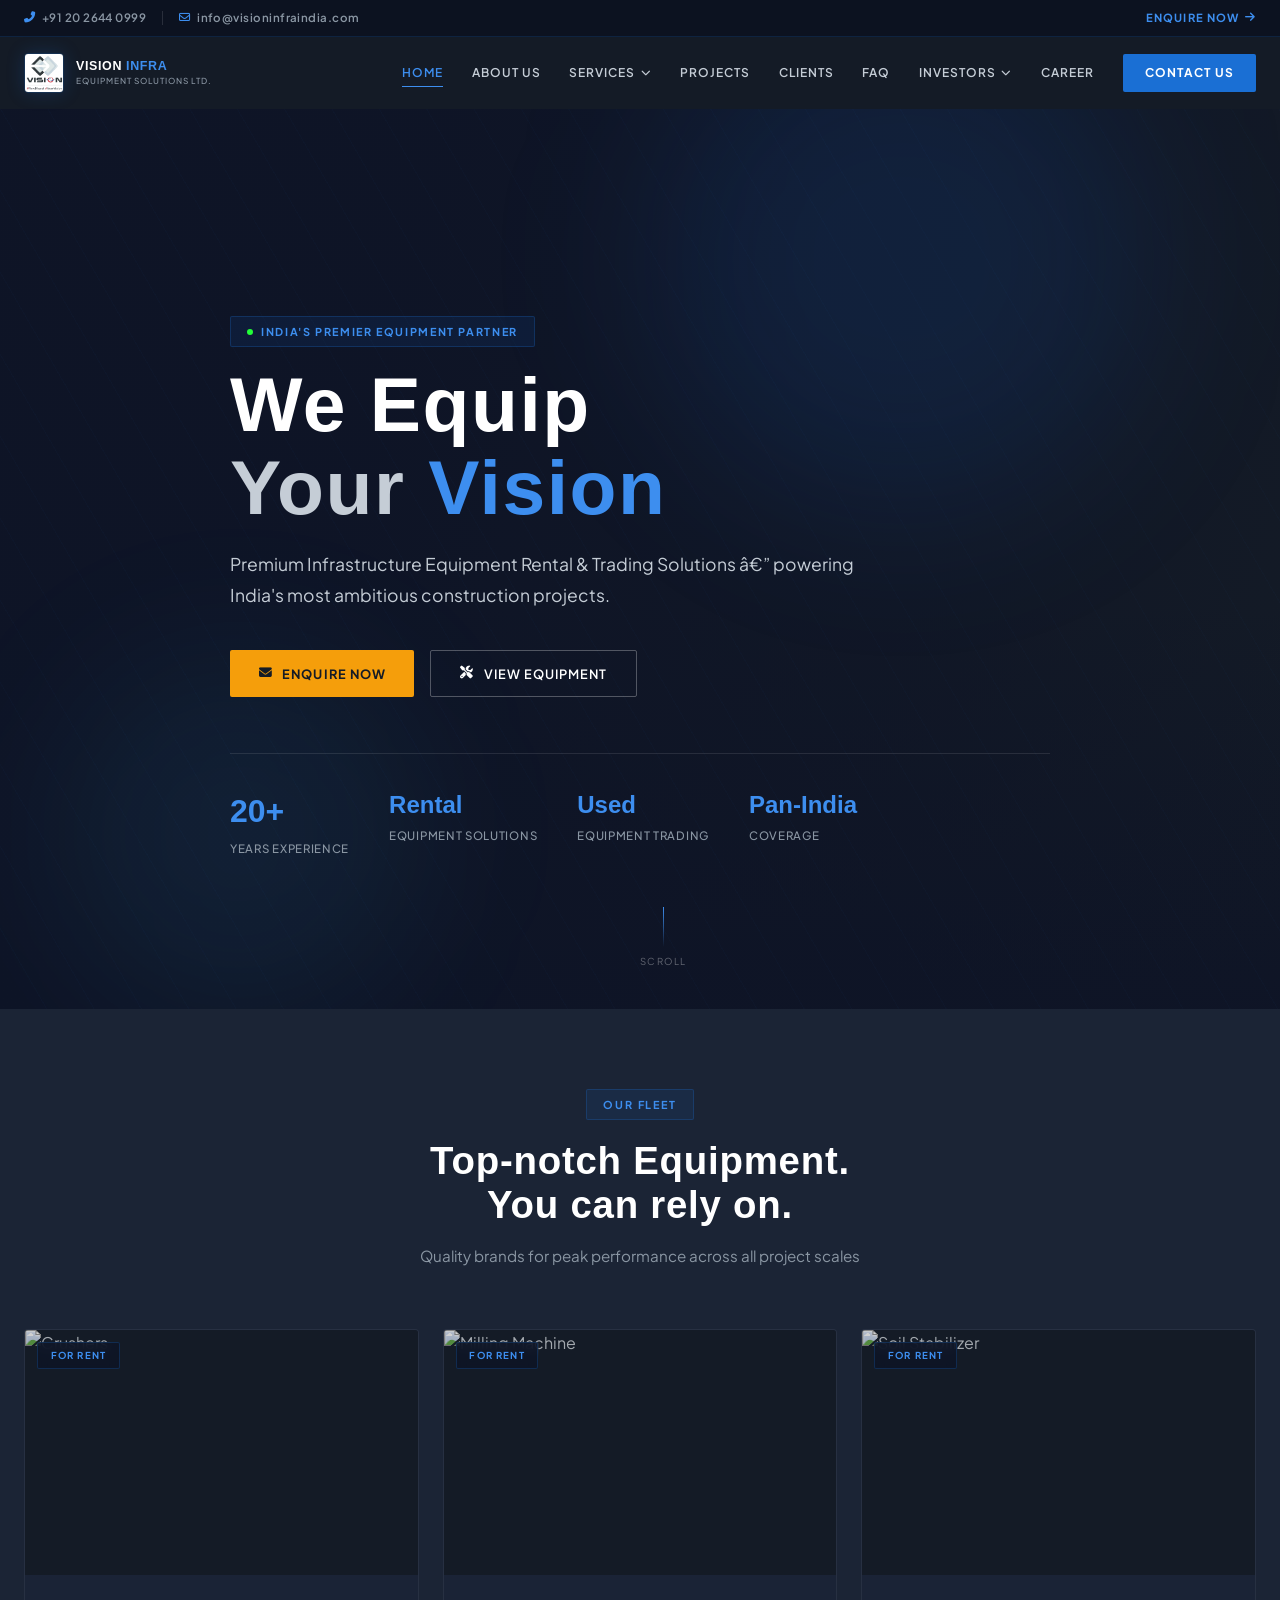
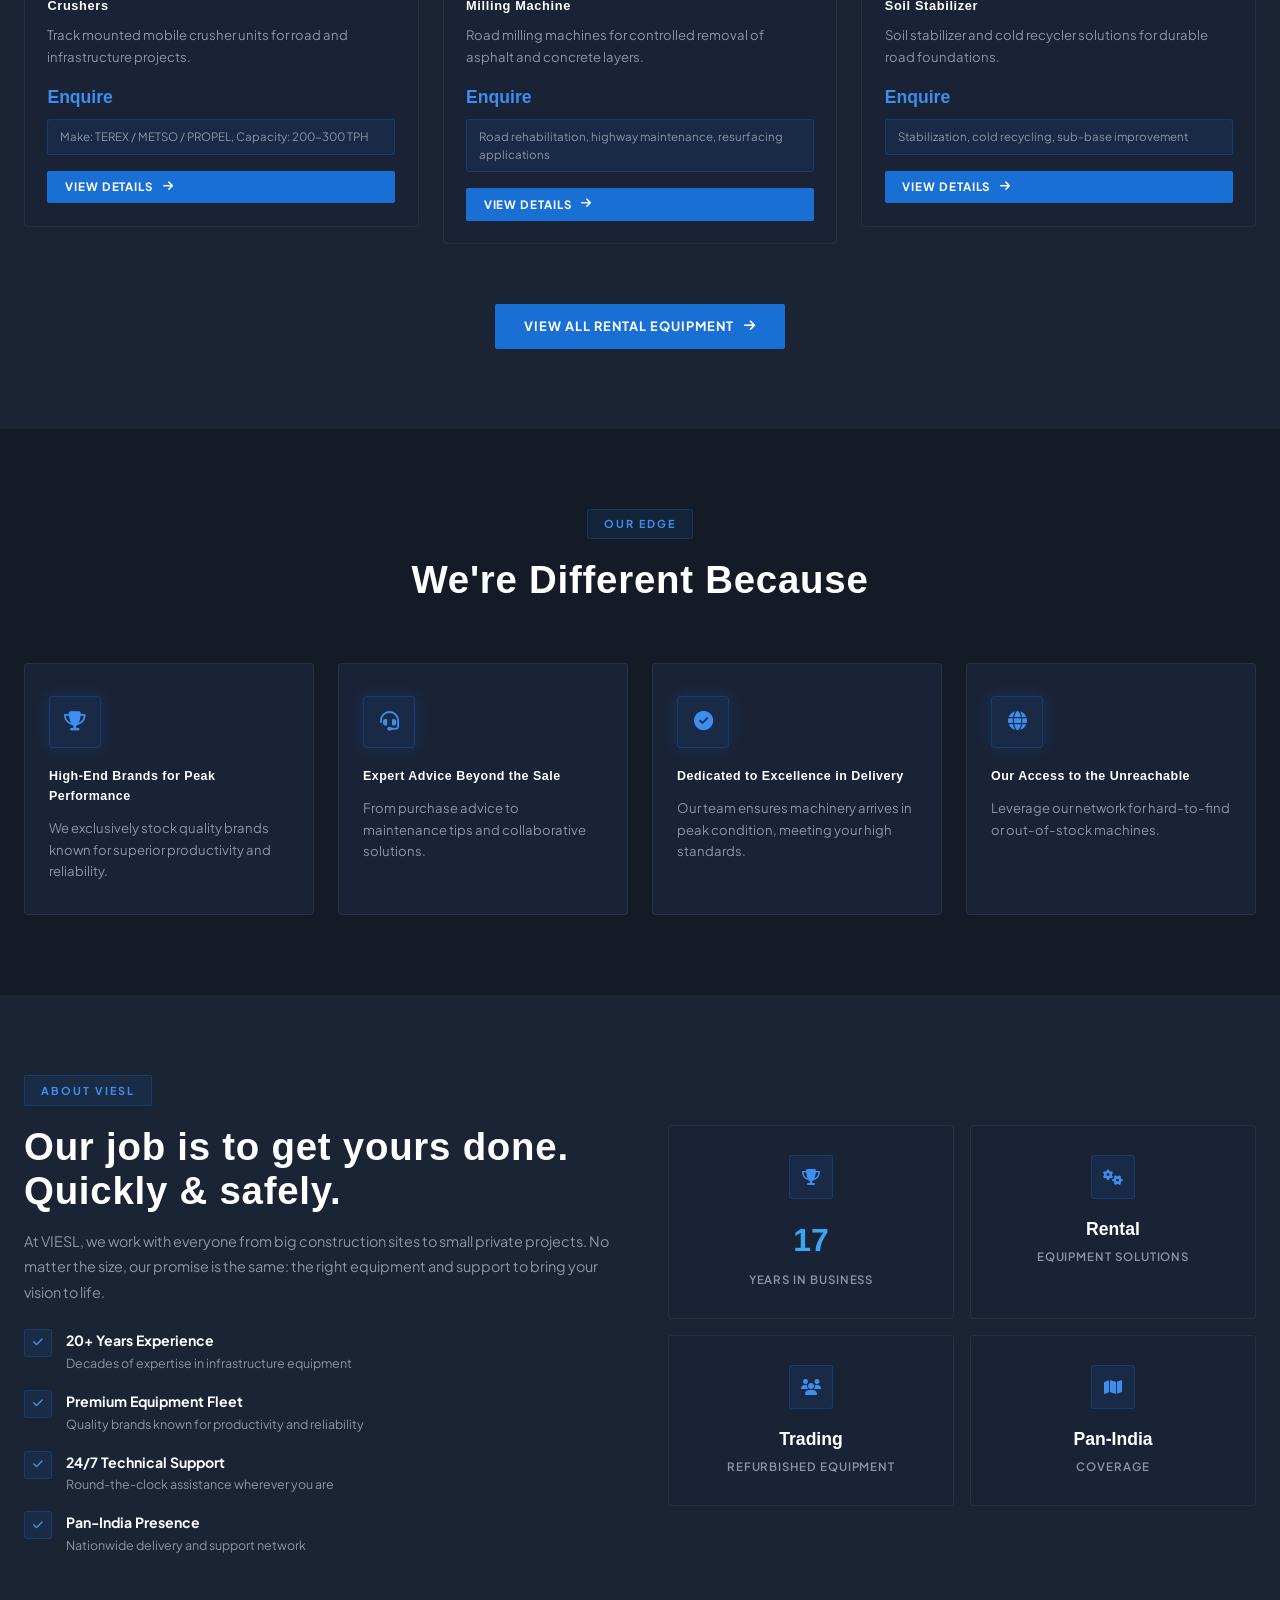
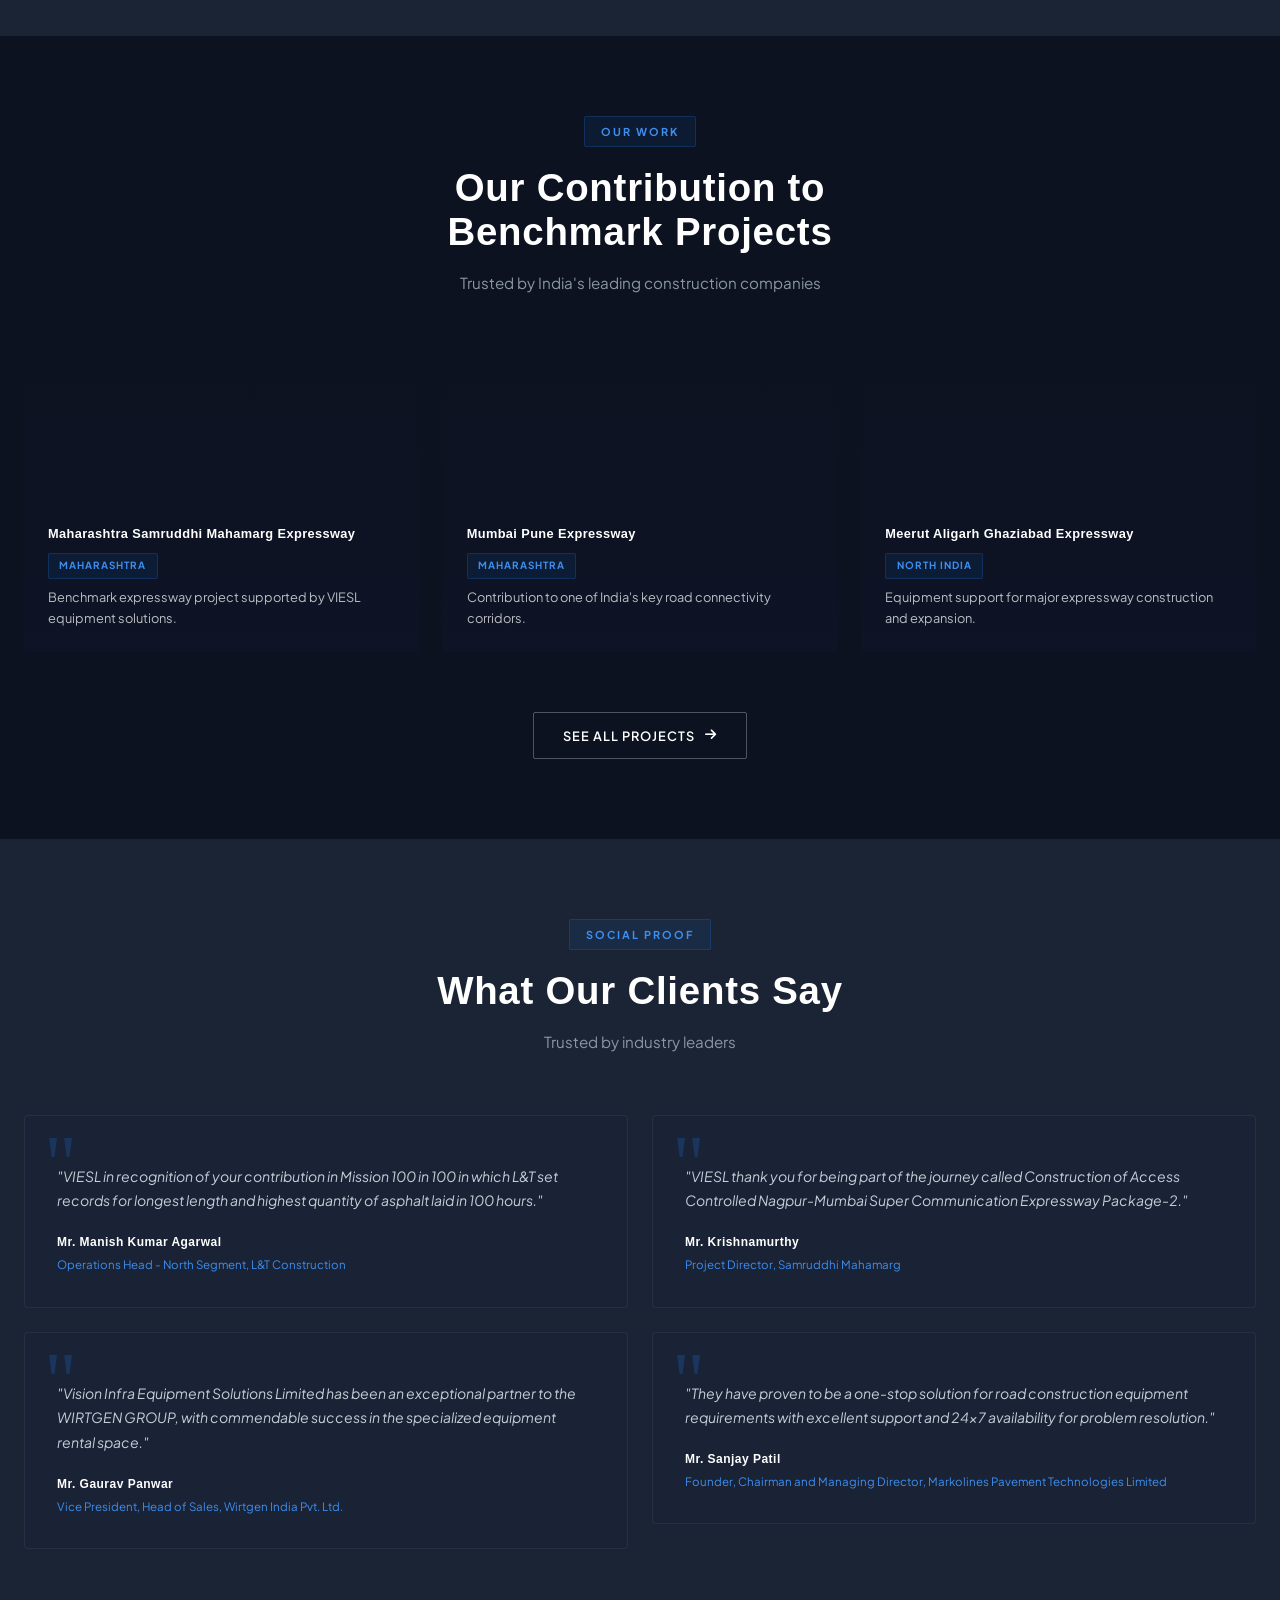
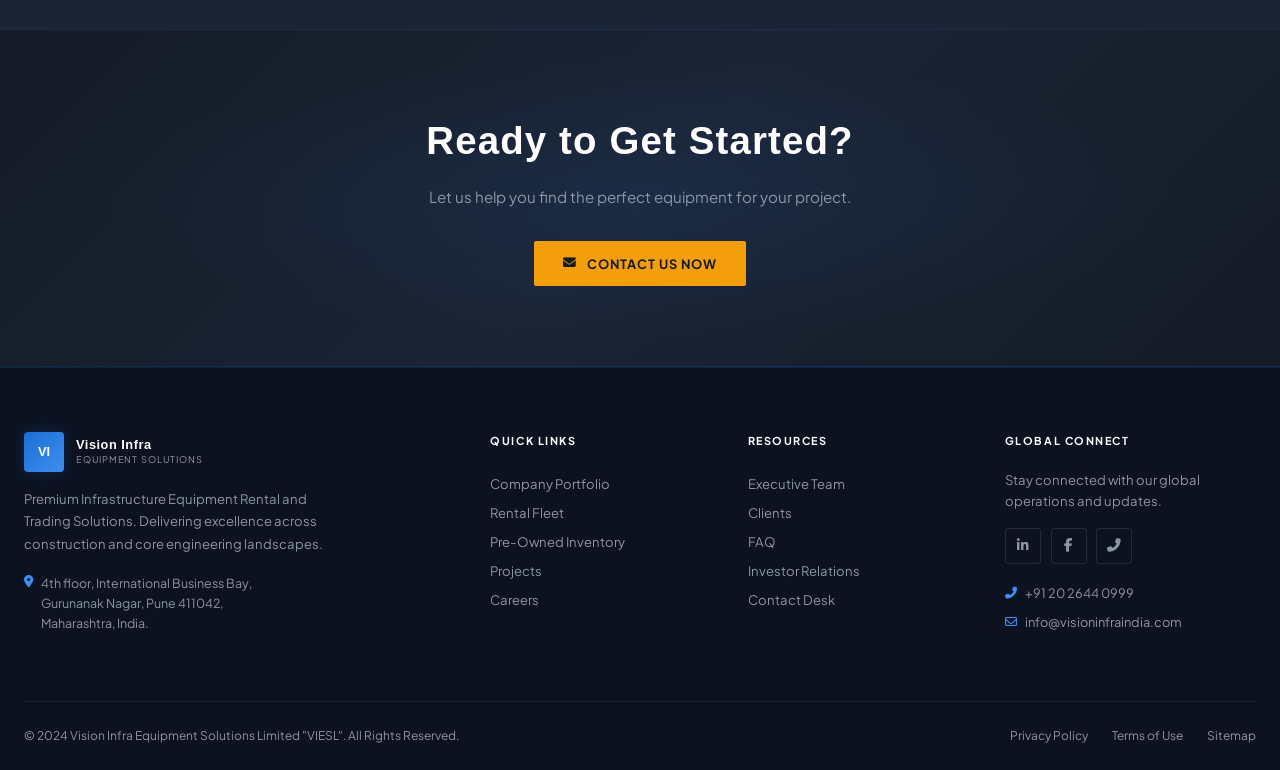
==== commit f933f1ae: "first commit" ====
--- a/index.html
+++ b/index.html
@@ -1,24 +1,18 @@
-<!DOCTYPE html>
+﻿<!DOCTYPE html>
 <html lang="en">
-
 <head>
   <meta charset="UTF-8" />
   <meta name="viewport" content="width=device-width, initial-scale=1.0" />
-  <title>Vision Infra Equipment Solutions</title>
+  <meta name="description" content="Vision Infra Equipment Solutions Limited provides premium infrastructure equipment rental, used equipment trading, and project support across India." />
+  <title>Vision Infra Equipment Solutions | Home</title>
   <link rel="preconnect" href="https://fonts.googleapis.com" />
   <link rel="preconnect" href="https://fonts.gstatic.com" crossorigin />
-  <link
-    href="https://fonts.googleapis.com/css2?family=Montserrat:wght@400;500;600;700;800;900&display=swap"
-    rel="stylesheet" />
+  <link href="https://fonts.googleapis.com/css2?family=Syncopate:wght@400;700&family=Plus+Jakarta+Sans:wght@300;400;500;600;700;800&display=swap" rel="stylesheet" />
   <link rel="stylesheet" href="https://cdnjs.cloudflare.com/ajax/libs/font-awesome/6.4.0/css/all.min.css" />
   <link rel="stylesheet" href="style.css" />
 </head>
-
 <body>
-
   <a class="skip-link" href="#main-content">Skip to main content</a>
-
-  <!-- ── UTIL BAR ───────────────────────────────────────────────── -->
   <div id="util-bar">
     <div class="container">
       <div class="util-inner">
@@ -27,92 +21,63 @@
           <span class="util-sep"></span>
           <a href="mailto:info@visioninfraindia.com"><i class="far fa-envelope"></i>info@visioninfraindia.com</a>
         </div>
-        <a href="#" class="util-cta" onclick="showPage('contact');return false">Enquire Now <i
-            class="fas fa-arrow-right ms-1"></i></a>
+        <a href="contact.html" class="util-cta">Enquire Now <i class="fas fa-arrow-right ms-1"></i></a>
       </div>
     </div>
   </div>
-
-  <!-- ── NAVBAR ─────────────────────────────────────────────────── -->
   <nav id="navbar">
     <div class="container">
       <div class="nav-inner">
-        <a class="brand" href="#" onclick="showPage('home');return false">
-          <div class="brand-logo-wrap">
-            <img src="images/logo.jpeg" alt="Vision Infra logo">
-          </div>
-          <div class="brand-text">
-            <span class="brand-main">VISION <span>INFRA</span></span>
-            <span class="brand-sub">Equipment Solutions</span>
-          </div>
+        <a class="brand" href="index.html">
+          <div class="brand-logo-wrap"><img src="images/logo.jpeg" alt="Vision Infra logo"></div>
+          <div class="brand-text"><span class="brand-main">VISION <span>INFRA</span></span><span class="brand-sub">Equipment Solutions LTD.</span></div>
         </a>
-
         <div class="nav-links">
-          <!-- Equipment dropdown -->
-          <div class="nav-dropdown" id="dd-equip">
-            <span class="nav-link dropdown-toggle" tabindex="0">
-              Equipment <i class="fas fa-chevron-down caret" style="font-size:.65rem"></i>
-            </span>
+          <a class="nav-link" href="index.html">Home</a>
+          <a class="nav-link" href="about-us.html">About Us</a>
+          <div class="nav-dropdown">
+            <a class="nav-link dropdown-toggle" href="services.html">Services <i class="fas fa-chevron-down caret" style="font-size:.6rem"></i></a>
             <div class="dropdown-menu">
-              <a class="dropdown-item" href="#" onclick="showPage('rental');return false"><i
-                  class="fas fa-calendar-alt"></i>Rental Equipments</a>
-              <a class="dropdown-item" href="#" onclick="showPage('used');return false"><i class="fas fa-box"></i>Used
-                Equipments</a>
-            </div>
-          </div>
-          <a class="nav-link" href="#" onclick="showPage('company');return false">Company</a>
-          <a class="nav-link" href="#" onclick="showPage('projects');return false">Projects</a>
-          <a class="nav-link" href="#" onclick="showPage('team');return false">Team</a>
-          <!-- Investors dropdown -->
-          <div class="nav-dropdown" id="dd-inv">
-            <span class="nav-link dropdown-toggle" tabindex="0">
-              Investors <i class="fas fa-chevron-down caret" style="font-size:.65rem"></i>
-            </span>
+              <a class="dropdown-item" href="services.html#rental"><i class="fas fa-calendar-alt"></i>Rental Equipments</a>
+              <a class="dropdown-item" href="services.html#used"><i class="fas fa-box"></i>Used Equipments</a>
+            </div>
+          </div>
+          <a class="nav-link" href="projects.html">Projects</a>
+          <a class="nav-link" href="clients.html">Clients</a>
+          <a class="nav-link" href="faq.html">FAQ</a>
+          <div class="nav-dropdown">
+            <a class="nav-link dropdown-toggle" href="investor.html">Investors <i class="fas fa-chevron-down caret" style="font-size:.6rem"></i></a>
             <div class="dropdown-menu">
-              <a class="dropdown-item" href="#" onclick="showPage('investor');return false"><i
-                  class="fas fa-chart-pie"></i>Investment Overview</a>
+              <a class="dropdown-item" href="investor.html"><i class="fas fa-chart-pie"></i>Investment Overview</a>
               <div class="dropdown-divider"></div>
-              <a class="dropdown-item" href="#"><i class="fas fa-file-pdf"></i>Financial Reports</a>
-              <a class="dropdown-item" href="#"><i class="fas fa-shield-alt"></i>Corporate Governance</a>
-              <a class="dropdown-item" href="#"><i class="fas fa-star"></i>Investment Opportunities</a>
-              <div class="dropdown-divider"></div>
-              <a class="dropdown-item" href="mailto:cs@visioninfraindia.com"><i class="fas fa-envelope"></i>Investor
-                Contact</a>
-            </div>
-          </div>
-          <a class="nav-link" href="#" onclick="showPage('career');return false">Career</a>
-          <button class="nav-cta-btn" onclick="showPage('contact')">Contact Us</button>
-        </div>
-
-        <button class="nav-toggle" id="nav-toggle" aria-label="Menu" aria-expanded="false">
-          <span class="bar"></span><span class="bar"></span><span class="bar"></span>
-        </button>
+              <a class="dropdown-item" href="investor.html#reports"><i class="fas fa-file-pdf"></i>Financial Reports</a>
+              <a class="dropdown-item" href="investor.html#governance"><i class="fas fa-shield-alt"></i>Corporate Governance</a>
+              <a class="dropdown-item" href="mailto:cs@visioninfraindia.com"><i class="fas fa-envelope"></i>Investor Contact</a>
+            </div>
+          </div>
+          <a class="nav-link" href="career.html">Career</a>
+          <a class="nav-cta-btn" href="contact.html">Contact Us</a>
+        </div>
+        <button class="nav-toggle" id="nav-toggle" aria-label="Menu" aria-expanded="false"><span class="bar"></span><span class="bar"></span><span class="bar"></span></button>
       </div>
-
-      <!-- Mobile menu -->
       <nav class="nav-mobile" id="nav-mobile">
-        <a class="nav-link" href="#" onclick="showPage('home');closeMobile();return false">Home</a>
-        <a class="nav-link" href="#" onclick="showPage('rental');closeMobile();return false">Rental Equipments</a>
-        <a class="nav-link" href="#" onclick="showPage('used');closeMobile();return false">Used Equipments</a>
-        <a class="nav-link" href="#" onclick="showPage('company');closeMobile();return false">Company</a>
-        <a class="nav-link" href="#" onclick="showPage('projects');closeMobile();return false">Projects</a>
-        <a class="nav-link" href="#" onclick="showPage('team');closeMobile();return false">Team</a>
-        <a class="nav-link" href="#" onclick="showPage('investor');closeMobile();return false">Investor Relations</a>
-        <a class="nav-link" href="#" onclick="showPage('career');closeMobile();return false">Career</a>
-        <button class="nav-cta-btn w-100" onclick="showPage('contact');closeMobile()">Contact Us</button>
+        <a class="nav-link" href="index.html">Home</a>
+        <a class="nav-link" href="about-us.html">About Us</a>
+        <a class="nav-link" href="services.html">Services</a>
+        <a class="nav-link" href="services.html#rental">Rental Equipments</a>
+        <a class="nav-link" href="services.html#used">Used Equipments</a>
+        <a class="nav-link" href="projects.html">Projects</a>
+        <a class="nav-link" href="clients.html">Clients</a>
+        <a class="nav-link" href="faq.html">FAQ</a>
+        <a class="nav-link" href="team.html">Team</a>
+        <a class="nav-link" href="investor.html">Investor Relations</a>
+        <a class="nav-link" href="career.html">Career</a>
+        <a class="nav-cta-btn w-100" href="contact.html">Contact Us</a>
       </nav>
     </div>
   </nav>
-
-  <!-- ═══════════════════════════════════════════════════
-     PAGES
-     ═══════════════════════════════════════════════════ -->
-  <main id="main-content">
-
-    <!-- ── HOME ─────────────────────────────────────────────────────── -->
-    <div class="page active" id="page-home">
-
-      <!-- Hero -->
+  <main id="main-content"><div class="page active">
+
       <section id="hero">
         <video class="hero-video" autoplay muted loop playsinline preload="auto" aria-hidden="true">
           <source src="images/video1.mp4" type="video/mp4" />
@@ -122,30 +87,31 @@
         <div class="hero-orb1"></div>
         <div class="hero-orb2"></div>
         <div class="hero-content reveal">
-          <div class="banner-badge"><span class="dot"></span>India's Premier Equipment Partner</div>
-          <h1>We Equip<br /><span class="c">Your</span> <span class="y">Vision</span></h1>
-          <p>Premium Infrastructure Equipment Rental & Trading Solutions — powering India's most ambitious construction
-            projects.</p>
-          <div class="hero-btns">
-            <button class="btn-amber" onclick="showPage('contact')"><i class="fas fa-envelope"></i>Enquire Now</button>
-            <button class="btn-ghost" onclick="showPage('rental')"><i class="fas fa-tools"></i>View Equipment</button>
-          </div>
-          <div class="hero-stats">
-            <div class="hstat">
-              <div class="hstat-num"><span class="counter" data-target="20">0</span>+</div>
-              <div class="hstat-lbl">Years Experience</div>
-            </div>
-            <div class="hstat">
-              <div class="hstat-num" style="font-size:1.6rem;color:#38BDF8">Rental</div>
-              <div class="hstat-lbl">Equipment Solutions</div>
-            </div>
-            <div class="hstat">
-              <div class="hstat-num" style="font-size:1.6rem;color:#38BDF8">Used</div>
-              <div class="hstat-lbl">Equipment Trading</div>
-            </div>
-            <div class="hstat">
-              <div class="hstat-num" style="font-size:1.6rem;color:#38BDF8">Pan-India</div>
-              <div class="hstat-lbl">Coverage</div>
+          <div class="container">
+            <div class="banner-badge"><span class="dot"></span>India's Premier Equipment Partner</div>
+            <h1>We Equip<br /><span class="c">Your</span> <span class="y">Vision</span></h1>
+            <p>Premium Infrastructure Equipment Rental &amp; Trading Solutions â€” powering India's most ambitious construction projects.</p>
+            <div class="hero-btns">
+              <button class="btn-amber" onclick="window.location.href='contact.html'"><i class="fas fa-envelope"></i>Enquire Now</button>
+              <button class="btn-ghost" onclick="window.location.href='services.html#rental'"><i class="fas fa-tools"></i>View Equipment</button>
+            </div>
+            <div class="hero-stats">
+              <div class="hstat">
+                <div class="hstat-num"><span class="counter" data-target="20">0</span>+</div>
+                <div class="hstat-lbl">Years Experience</div>
+              </div>
+              <div class="hstat">
+                <div class="hstat-num" style="font-size:1.5rem">Rental</div>
+                <div class="hstat-lbl">Equipment Solutions</div>
+              </div>
+              <div class="hstat">
+                <div class="hstat-num" style="font-size:1.5rem">Used</div>
+                <div class="hstat-lbl">Equipment Trading</div>
+              </div>
+              <div class="hstat">
+                <div class="hstat-num" style="font-size:1.5rem">Pan-India</div>
+                <div class="hstat-lbl">Coverage</div>
+              </div>
             </div>
           </div>
         </div>
@@ -162,87 +128,58 @@
             <h2 class="section-title">Top-notch Equipment.<br />You can rely on.</h2>
             <p class="section-subtitle">Quality brands for peak performance across all project scales</p>
           </div>
-          <div class="row cols-3" id="featured-equip-grid">
-            <!-- JS injected -->
-          </div>
+          <div class="row cols-3" id="featured-equip-grid"></div>
           <div class="text-center mt-60 reveal">
-            <button class="btn-primary" onclick="showPage('rental')">View All Rental Equipment <i
-                class="fas fa-arrow-right"></i></button>
+            <button class="btn-primary" onclick="window.location.href='services.html#rental'">View All Rental Equipment <i class="fas fa-arrow-right"></i></button>
           </div>
         </div>
       </section>
 
       <!-- Why Different -->
-      <section class="py-5" style="background:linear-gradient(180deg,#fff 0%,#F0F7FF 100%)">
+      <section class="py-5" style="background:var(--charcoal)">
         <div class="container">
           <div class="text-center mb-60 reveal">
             <div class="section-tag">Our Edge</div>
             <h2 class="section-title">We're Different Because</h2>
           </div>
           <div class="row cols-4">
-            <div class="reveal d1">
-              <div class="feature-box">
-                <div class="feature-icon"><i class="fas fa-trophy"></i></div>
-                <h5>High-End Brands for Peak Performance</h5>
-                <p>We exclusively stock quality brands known for superior productivity and reliability.</p>
-              </div>
-            </div>
-            <div class="reveal d2">
-              <div class="feature-box">
-                <div class="feature-icon"><i class="fas fa-headset"></i></div>
-                <h5>Expert Advice Beyond the Sale</h5>
-                <p>From purchase advice to maintenance tips and collaborative solutions.</p>
-              </div>
-            </div>
-            <div class="reveal d3">
-              <div class="feature-box">
-                <div class="feature-icon"><i class="fas fa-check-circle"></i></div>
-                <h5>Dedicated to Excellence in Delivery</h5>
-                <p>Our team ensures machinery arrives in peak condition, meeting your high standards.</p>
-              </div>
-            </div>
-            <div class="reveal d4">
-              <div class="feature-box">
-                <div class="feature-icon"><i class="fas fa-globe"></i></div>
-                <h5>Our Access to the Unreachable</h5>
-                <p>Leverage our network for hard-to-find or out-of-stock machines.</p>
-              </div>
-            </div>
+            <div class="reveal d1"><div class="feature-box">
+              <div class="feature-icon"><i class="fas fa-trophy"></i></div>
+              <h5>High-End Brands for Peak Performance</h5>
+              <p>We exclusively stock quality brands known for superior productivity and reliability.</p>
+            </div></div>
+            <div class="reveal d2"><div class="feature-box">
+              <div class="feature-icon"><i class="fas fa-headset"></i></div>
+              <h5>Expert Advice Beyond the Sale</h5>
+              <p>From purchase advice to maintenance tips and collaborative solutions.</p>
+            </div></div>
+            <div class="reveal d3"><div class="feature-box">
+              <div class="feature-icon"><i class="fas fa-check-circle"></i></div>
+              <h5>Dedicated to Excellence in Delivery</h5>
+              <p>Our team ensures machinery arrives in peak condition, meeting your high standards.</p>
+            </div></div>
+            <div class="reveal d4"><div class="feature-box">
+              <div class="feature-icon"><i class="fas fa-globe"></i></div>
+              <h5>Our Access to the Unreachable</h5>
+              <p>Leverage our network for hard-to-find or out-of-stock machines.</p>
+            </div></div>
           </div>
         </div>
       </section>
 
       <!-- About split -->
-      <section class="py-5">
+      <section class="py-5 bg-off">
         <div class="container">
           <div class="row cols-2" style="align-items:center;gap:56px">
             <div class="reveal">
               <div class="section-tag">About VIESL</div>
               <h2 class="section-title">Our job is to get yours done. Quickly &amp; safely.</h2>
-              <p class="text-muted mb-4" style="line-height:1.75">At VIESL, we work with everyone from big construction
-                sites to small private projects. No matter the size, our promise is the same: the right equipment and
-                support to bring your vision to life.</p>
+              <p class="text-muted mb-4" style="line-height:1.75;font-size:.9rem">At VIESL, we work with everyone from big construction sites to small private projects. No matter the size, our promise is the same: the right equipment and support to bring your vision to life.</p>
               <ul class="bene-list">
-                <li>
-                  <div class="bene-icon"><i class="fas fa-check"></i></div>
-                  <div class="bene-txt"><strong>20+ Years Experience</strong><span>Decades of expertise in
-                      infrastructure equipment</span></div>
-                </li>
-                <li>
-                  <div class="bene-icon"><i class="fas fa-check"></i></div>
-                  <div class="bene-txt"><strong>Premium Equipment Fleet</strong><span>Quality brands known for
-                      productivity and reliability</span></div>
-                </li>
-                <li>
-                  <div class="bene-icon"><i class="fas fa-check"></i></div>
-                  <div class="bene-txt"><strong>24/7 Technical Support</strong><span>Round-the-clock assistance wherever
-                      you are</span></div>
-                </li>
-                <li>
-                  <div class="bene-icon"><i class="fas fa-check"></i></div>
-                  <div class="bene-txt"><strong>Pan-India Presence</strong><span>Nationwide delivery and support
-                      network</span></div>
-                </li>
+                <li><div class="bene-icon"><i class="fas fa-check"></i></div><div class="bene-txt"><strong>20+ Years Experience</strong><span>Decades of expertise in infrastructure equipment</span></div></li>
+                <li><div class="bene-icon"><i class="fas fa-check"></i></div><div class="bene-txt"><strong>Premium Equipment Fleet</strong><span>Quality brands known for productivity and reliability</span></div></li>
+                <li><div class="bene-icon"><i class="fas fa-check"></i></div><div class="bene-txt"><strong>24/7 Technical Support</strong><span>Round-the-clock assistance wherever you are</span></div></li>
+                <li><div class="bene-icon"><i class="fas fa-check"></i></div><div class="bene-txt"><strong>Pan-India Presence</strong><span>Nationwide delivery and support network</span></div></li>
               </ul>
             </div>
             <div class="reveal d2">
@@ -254,20 +191,17 @@
                 </div>
                 <div class="stat-card">
                   <div class="stat-icon"><i class="fas fa-cogs"></i></div>
-                  <div class="stat-num" style="font-size:1.3rem;background:none;-webkit-text-fill-color:var(--navy)">
-                    Rental</div>
+                  <div class="stat-num" style="font-size:1.1rem;background:none;-webkit-text-fill-color:var(--white)">Rental</div>
                   <div class="stat-lbl">Equipment Solutions</div>
                 </div>
                 <div class="stat-card">
                   <div class="stat-icon"><i class="fas fa-users"></i></div>
-                  <div class="stat-num" style="font-size:1.3rem;background:none;-webkit-text-fill-color:var(--navy)">
-                    Trading</div>
+                  <div class="stat-num" style="font-size:1.1rem;background:none;-webkit-text-fill-color:var(--white)">Trading</div>
                   <div class="stat-lbl">Refurbished Equipment</div>
                 </div>
                 <div class="stat-card">
                   <div class="stat-icon"><i class="fas fa-map"></i></div>
-                  <div class="stat-num" style="font-size:1.3rem;background:none;-webkit-text-fill-color:var(--navy)">
-                    Pan-India</div>
+                  <div class="stat-num" style="font-size:1.1rem;background:none;-webkit-text-fill-color:var(--white)">Pan-India</div>
                   <div class="stat-lbl">Coverage</div>
                 </div>
               </div>
@@ -284,14 +218,15 @@
             <h2 class="section-title">Our Contribution to<br />Benchmark Projects</h2>
             <p class="section-subtitle">Trusted by India's leading construction companies</p>
           </div>
-          <div class="row cols-3" id="home-proj-grid"><!-- JS --></div>
-          <div class="text-center mt-60 reveal"><button class="btn-ghost" onclick="showPage('projects')">See All
-              Projects <i class="fas fa-arrow-right"></i></button></div>
+          <div class="row cols-3" id="home-proj-grid"></div>
+          <div class="text-center mt-60 reveal">
+            <button class="btn-ghost" onclick="window.location.href='projects.html'">See All Projects <i class="fas fa-arrow-right"></i></button>
+          </div>
         </div>
       </section>
 
       <!-- Testimonials -->
-      <section class="py-5">
+      <section class="py-5 bg-off">
         <div class="container">
           <div class="text-center mb-60 reveal">
             <div class="section-tag">Social Proof</div>
@@ -299,1189 +234,56 @@
             <p class="section-subtitle">Trusted by industry leaders</p>
           </div>
           <div class="row cols-2">
-            <div class="reveal d1">
-              <div class="testi-card">
-                <div class="testi-text">"VIESL in recognition of your contribution in Mission 100 in 100 in which L&T
-                  set records for longest length and highest quantity of asphalt laid in 100 hours."</div>
-                <div class="testi-author">Mr. Manish Kumar Agarwal</div>
-                <div class="testi-pos">Operations Head - North Segment, L&T Construction</div>
-              </div>
-            </div>
-            <div class="reveal d2">
-              <div class="testi-card">
-                <div class="testi-text">"VIESL thank you for being part of the journey called Construction of Access
-                  Controlled Nagpur-Mumbai Super Communication Expressway Package-2."</div>
-                <div class="testi-author">Mr. Krishnamurthy</div>
-                <div class="testi-pos">Project Director, Samruddhi Mahamarg</div>
-              </div>
-            </div>
-            <div class="reveal d3">
-              <div class="testi-card">
-                <div class="testi-text">"Vision Infra Equipment Solutions Limited has been an exceptional partner to the
-                  WIRTGEN GROUP, with commendable success in the specialized equipment rental space."</div>
-                <div class="testi-author">Mr. Gaurav Panwar</div>
-                <div class="testi-pos">Vice President, Head of Sales, Wirtgen India Pvt. Ltd.</div>
-              </div>
-            </div>
-            <div class="reveal d4">
-              <div class="testi-card">
-                <div class="testi-text">"They have proven to be a one-stop solution for road construction equipment
-                  requirements with excellent support and 24x7 availability for problem resolution."</div>
-                <div class="testi-author">Mr. Sanjay Patil</div>
-                <div class="testi-pos">Founder, Chairman and Managing Director, Markolines Pavement Technologies Limited</div>
-              </div>
-            </div>
-          </div>
-        </div>
-      </section>
-
-      <!-- CTA -->
+            <div class="reveal d1"><div class="testi-card">
+              <div class="testi-text">"VIESL in recognition of your contribution in Mission 100 in 100 in which L&amp;T set records for longest length and highest quantity of asphalt laid in 100 hours."</div>
+              <div class="testi-author">Mr. Manish Kumar Agarwal</div>
+              <div class="testi-pos">Operations Head - North Segment, L&T Construction</div>
+            </div></div>
+            <div class="reveal d2"><div class="testi-card">
+              <div class="testi-text">"VIESL thank you for being part of the journey called Construction of Access Controlled Nagpur-Mumbai Super Communication Expressway Package-2."</div>
+              <div class="testi-author">Mr. Krishnamurthy</div>
+              <div class="testi-pos">Project Director, Samruddhi Mahamarg</div>
+            </div></div>
+            <div class="reveal d3"><div class="testi-card">
+              <div class="testi-text">"Vision Infra Equipment Solutions Limited has been an exceptional partner to the WIRTGEN GROUP, with commendable success in the specialized equipment rental space."</div>
+              <div class="testi-author">Mr. Gaurav Panwar</div>
+              <div class="testi-pos">Vice President, Head of Sales, Wirtgen India Pvt. Ltd.</div>
+            </div></div>
+            <div class="reveal d4"><div class="testi-card">
+              <div class="testi-text">"They have proven to be a one-stop solution for road construction equipment requirements with excellent support and 24x7 availability for problem resolution."</div>
+              <div class="testi-author">Mr. Sanjay Patil</div>
+              <div class="testi-pos">Founder, Chairman and Managing Director, Markolines Pavement Technologies Limited</div>
+            </div></div>
+          </div>
+        </div>
+      </section>
+
       <section class="vi-cta">
         <div class="container reveal">
           <h2>Ready to Get Started?</h2>
-          <p class="sub">Let us help you find the perfect equipment for your project.</p><button class="btn-amber"
-            onclick="showPage('contact')"><i class="fas fa-envelope"></i>Contact Us Now</button>
-        </div>
-      </section>
-    </div>
-
-    <!-- ── COMPANY ───────────────────────────────────────────────────── -->
-    <div class="page" id="page-company">
-      <div class="page-banner">
-        <div class="container">
-          <div class="banner-icon"><i class="fas fa-building"></i></div>
-          <h1>About Us</h1>
-          <p class="lead">Vision Infra Equipment Solutions Limited</p>
-        </div>
-      </div>
-
-      <section class="py-5">
-        <div class="container">
-          <div class="row cols-2-1" style="align-items:start;gap:48px">
-            <div>
-              <div class="reveal">
-                <div class="section-tag">Our Journey</div>
-                <h2 class="section-title">Two Decades of Excellence</h2>
-                <p class="text-muted" style="line-height:1.75;margin-bottom:28px">With over two decades of experience in
-                  the infrastructure equipment rental and trading space, Vision Infra Equipment Solutions Limited
-                  (VIESL) has established itself as a trusted partner for construction companies across India.</p>
-              </div>
-              <div class="mv-block mission reveal">
-                <h3><i class="fas fa-bullseye"></i>Our Mission</h3>
-                <p>To provide premium quality infrastructure equipment and exceptional service to help our clients
-                  achieve their project goals efficiently and safely.</p>
-              </div>
-              <div class="mv-block vision reveal">
-                <h3><i class="fas fa-eye"></i>Our Vision</h3>
-                <p>To be India's leading infrastructure equipment rental and trading solution provider, known for
-                  reliability, quality, and customer-centric service.</p>
-              </div>
-              <h3
-                style="font-family:'Montserrat',sans-serif;font-size:1.3rem;font-weight:700;color:var(--navy);margin:32px 0 16px"
-                class="reveal">Why Choose Us?</h3>
-              <ul class="bene-list reveal">
-                <li>
-                  <div class="bene-icon"><i class="fas fa-check"></i></div>
-                  <div class="bene-txt"><strong>Extensive Equipment Range</strong><span>Rental and used equipment
-                      categories for road, infrastructure, and construction needs</span></div>
-                </li>
-                <li>
-                  <div class="bene-icon"><i class="fas fa-check"></i></div>
-                  <div class="bene-txt"><strong>Quality Brands</strong><span>Only high-end, reliable brands with proven
-                      track records</span></div>
-                </li>
-                <li>
-                  <div class="bene-icon"><i class="fas fa-check"></i></div>
-                  <div class="bene-txt"><strong>Expert Support</strong><span>24/7 technical assistance and
-                      maintenance</span></div>
-                </li>
-                <li>
-                  <div class="bene-icon"><i class="fas fa-check"></i></div>
-                  <div class="bene-txt"><strong>Pan-India Coverage</strong><span>Nationwide presence for quick delivery
-                      and support</span></div>
-                </li>
-                <li>
-                  <div class="bene-icon"><i class="fas fa-check"></i></div>
-                  <div class="bene-txt"><strong>Competitive Pricing</strong><span>Best value for your investment</span>
-                  </div>
-                </li>
-              </ul>
-            </div>
-            <div class="reveal d2">
-              <div class="vi-form">
-                <h5>Quick Stats</h5>
-                <div style="display:grid;gap:16px">
-                  <div class="stat-card">
-                    <div class="stat-num">20+</div>
-                    <div class="stat-lbl">Years in Business</div>
-                  </div>
-                  <div class="stat-card">
-                    <div class="stat-num" style="font-size:1.4rem;background:none;-webkit-text-fill-color:var(--navy)">
-                      Rental</div>
-                    <div class="stat-lbl">Equipment Solutions</div>
-                  </div>
-                  <div class="stat-card">
-                    <div class="stat-num" style="font-size:1.4rem;background:none;-webkit-text-fill-color:var(--navy)">
-                      Used</div>
-                    <div class="stat-lbl">Equipment Trading</div>
-                  </div>
-                  <div class="stat-card" style="padding:20px 24px">
-                    <div class="stat-num" style="font-size:1.4rem;background:none;-webkit-text-fill-color:var(--navy)">
-                      Pan-India</div>
-                    <div class="stat-lbl">Network Coverage</div>
-                  </div>
-                </div>
-              </div>
-            </div>
-          </div>
-        </div>
-      </section>
-
-      <section class="py-5 bg-gradient-blue">
-        <div class="container">
-          <div class="text-center mb-60 reveal">
-            <div class="section-tag">What We Stand For</div>
-            <h2 class="section-title">Our Core Values</h2>
-          </div>
-          <div class="row cols-4">
-            <div class="reveal d1">
-              <div class="feature-box">
-                <div class="feature-icon"><i class="fas fa-handshake"></i></div>
-                <h5>Integrity</h5>
-                <p>We conduct our business with honesty and transparency in all dealings.</p>
-              </div>
-            </div>
-            <div class="reveal d2">
-              <div class="feature-box">
-                <div class="feature-icon"><i class="fas fa-star"></i></div>
-                <h5>Excellence</h5>
-                <p>We strive for excellence in every aspect of our service delivery.</p>
-              </div>
-            </div>
-            <div class="reveal d3">
-              <div class="feature-box">
-                <div class="feature-icon"><i class="fas fa-users"></i></div>
-                <h5>Customer Focus</h5>
-                <p>Our clients are at the center of everything we do.</p>
-              </div>
-            </div>
-            <div class="reveal d4">
-              <div class="feature-box">
-                <div class="feature-icon"><i class="fas fa-leaf"></i></div>
-                <h5>Sustainability</h5>
-                <p>We are committed to environmentally responsible practices.</p>
-              </div>
-            </div>
-          </div>
-        </div>
-      </section>
-
-      <section class="vi-cta">
-        <div class="container reveal">
-          <h2>Let's Work Together</h2>
-          <p class="sub">Get in touch with us today for your equipment needs.</p><button class="btn-amber"
-            onclick="showPage('contact')"><i class="fas fa-envelope"></i>Contact Us</button>
-        </div>
-      </section>
-    </div>
-
-    <!-- ── CAREER ─────────────────────────────────────────────────────── -->
-    <div class="page" id="page-career">
-      <div class="page-banner">
-        <div class="container">
-          <div class="banner-icon"><i class="fas fa-briefcase"></i></div>
-          <div class="banner-badge"><span class="dot"></span>We're Hiring</div>
-          <h1>Career Opportunities</h1>
-          <p class="lead">Join a team of innovators in infrastructure equipment</p>
-        </div>
-      </div>
-
-      <section class="py-5">
-        <div class="container">
-          <div class="row cols-2-1" style="align-items:start;gap:48px">
-            <div>
-              <div class="reveal">
-                <div class="section-tag">Work With Us</div>
-                <h2 class="section-title">Build Your Career at VIESL</h2>
-                <p class="text-muted" style="line-height:1.75;margin-bottom:32px">At Vision Infra Equipment Solutions,
-                  we believe our success is driven by our talented and dedicated team. We're committed to creating an
-                  inclusive work environment where innovation thrives and career growth is encouraged.</p>
-              </div>
-              <h3
-                style="font-family:'Montserrat',sans-serif;font-size:1.3rem;font-weight:700;color:var(--navy);margin-bottom:16px"
-                class="reveal">Why Join VIESL?</h3>
-              <ul class="bene-list reveal">
-                <li>
-                  <div class="bene-icon"><i class="fas fa-check"></i></div>
-                  <div class="bene-txt"><strong>Growth Opportunities</strong><span>Develop your skills in a growing
-                      organization</span></div>
-                </li>
-                <li>
-                  <div class="bene-icon"><i class="fas fa-check"></i></div>
-                  <div class="bene-txt"><strong>Competitive Compensation</strong><span>Industry-leading salary and
-                      benefits</span></div>
-                </li>
-                <li>
-                  <div class="bene-icon"><i class="fas fa-check"></i></div>
-                  <div class="bene-txt"><strong>Professional Development</strong><span>Training and certification
-                      programs</span></div>
-                </li>
-                <li>
-                  <div class="bene-icon"><i class="fas fa-check"></i></div>
-                  <div class="bene-txt"><strong>Work Culture</strong><span>Collaborative and supportive team
-                      environment</span></div>
-                </li>
-                <li>
-                  <div class="bene-icon"><i class="fas fa-check"></i></div>
-                  <div class="bene-txt"><strong>Career Path</strong><span>Clear advancement opportunities</span></div>
-                </li>
-              </ul>
-              <h3
-                style="font-family:'Montserrat',sans-serif;font-size:1.3rem;font-weight:700;color:var(--navy);margin:36px 0 20px"
-                class="reveal">Current Openings</h3>
-              <div class="row cols-2 g-3">
-                <div class="reveal d1">
-                  <div class="job-card">
-                    <h5>Operations Manager</h5>
-                    <div class="job-loc"><i class="fas fa-map-marker-alt"></i>Pune, Mumbai, Bangalore</div>
-                    <p class="job-desc">5+ years experience in equipment management required.</p><button
-                      class="btn-primary btn-sm">Apply Now <i class="fas fa-arrow-right"></i></button>
-                  </div>
-                </div>
-                <div class="reveal d2">
-                  <div class="job-card">
-                    <h5>Sales Executive</h5>
-                    <div class="job-loc"><i class="fas fa-map-marker-alt"></i>Pan-India</div>
-                    <p class="job-desc">Background in construction equipment sales preferred.</p><button
-                      class="btn-primary btn-sm">Apply Now <i class="fas fa-arrow-right"></i></button>
-                  </div>
-                </div>
-                <div class="reveal d3">
-                  <div class="job-card">
-                    <h5>Technical Support Engineer</h5>
-                    <div class="job-loc"><i class="fas fa-map-marker-alt"></i>Regional Hubs</div>
-                    <p class="job-desc">Equipment maintenance and repair experience needed.</p><button
-                      class="btn-primary btn-sm">Apply Now <i class="fas fa-arrow-right"></i></button>
-                  </div>
-                </div>
-                <div class="reveal d4">
-                  <div class="job-card">
-                    <h5>Finance Analyst</h5>
-                    <div class="job-loc"><i class="fas fa-map-marker-alt"></i>Pune</div>
-                    <p class="job-desc">MBA/CA with financial analysis experience required.</p><button
-                      class="btn-primary btn-sm">Apply Now <i class="fas fa-arrow-right"></i></button>
-                  </div>
-                </div>
-              </div>
-            </div>
-            <div class="reveal d2">
-              <div class="vi-form">
-                <h5>Send Your Resume</h5>
-                <p class="text-muted small mb-4" style="line-height:1.6">Don't see a matching position? We'd still like
-                  to hear from you.</p>
-                <div class="form-group"><label>Email Address</label><input type="email" class="form-control"
-                    placeholder="your@email.com" /></div>
-                <div class="form-group"><label>Position Interested In</label><input type="text" class="form-control"
-                    placeholder="e.g., Operations Manager" /></div>
-                <div class="form-group"><label>Attach Resume</label><input type="file" class="form-control" /></div>
-                <button class="btn-primary w-100"><i class="fas fa-paper-plane"></i>Send Your CV</button>
-              </div>
-            </div>
-          </div>
-        </div>
-      </section>
-
-      <section class="py-5 bg-culture">
-        <div class="container">
-          <div class="text-center mb-60 reveal">
-            <div class="section-tag" style="color:#60A5FA;justify-content:center"><span
-                style="background:linear-gradient(90deg,#60A5FA,var(--cyan));width:22px;height:2px;border-radius:100px;display:inline-block"></span>Our
-              Culture</div>
-            <h2 class="section-title">Life at Vision Infra</h2>
-          </div>
-          <div class="row cols-4">
-            <div class="reveal d1">
-              <div class="feature-box">
-                <div class="feature-icon"><i class="fas fa-people-arrows"></i></div>
-                <h5>Collaboration</h5>
-                <p>Working together to achieve common goals and celebrate successes.</p>
-              </div>
-            </div>
-            <div class="reveal d2">
-              <div class="feature-box">
-                <div class="feature-icon"><i class="fas fa-lightbulb"></i></div>
-                <h5>Innovation</h5>
-                <p>Encouraging creative thinking and new ideas from all team members.</p>
-              </div>
-            </div>
-            <div class="reveal d3">
-              <div class="feature-box">
-                <div class="feature-icon"><i class="fas fa-graduation-cap"></i></div>
-                <h5>Learning</h5>
-                <p>Continuous skill development and professional growth opportunities.</p>
-              </div>
-            </div>
-            <div class="reveal d4">
-              <div class="feature-box">
-                <div class="feature-icon"><i class="fas fa-heart"></i></div>
-                <h5>Integrity</h5>
-                <p>Operating with honesty and transparency in all our dealings.</p>
-              </div>
-            </div>
-          </div>
-        </div>
-      </section>
-
-      <section class="vi-cta">
-        <div class="container reveal">
-          <h2>Ready to Make an Impact?</h2>
-          <p class="sub">Join our team and be part of India's infrastructure revolution.</p><button class="btn-amber"
-            onclick="showPage('contact')"><i class="fas fa-arrow-right"></i>Apply Now</button>
-        </div>
-      </section>
-    </div>
-
-    <!-- ── CONTACT ────────────────────────────────────────────────────── -->
-    <div class="page" id="page-contact">
-      <div class="page-banner">
-        <div class="container">
-          <div class="banner-icon"><i class="fas fa-envelope"></i></div>
-          <h1>Contact Us</h1>
-          <p class="lead">We'd love to hear from you. Get in touch with our team today.</p>
-        </div>
-      </div>
-
-      <section class="py-5">
-        <div class="container">
-          <div class="row cols-2" style="align-items:start;gap:48px">
-            <div>
-              <div class="reveal">
-                <div class="section-tag">Send a Message</div>
-                <h2 class="section-title">Get in Touch</h2>
-              </div>
-              <div class="vi-form reveal">
-                <div class="row cols-2 g-3">
-                  <div class="form-group"><label>Full Name</label><input type="text" class="form-control"
-                      placeholder="Your name" /></div>
-                  <div class="form-group"><label>Email Address</label><input type="email" class="form-control"
-                      placeholder="your@email.com" /></div>
-                </div>
-                <div class="form-group"><label>Phone Number</label><input type="tel" class="form-control"
-                    placeholder="+91 XXXXXXXXXX" /></div>
-                <div class="form-group"><label>Subject</label>
-                  <select class="form-control">
-                    <option>Select a subject</option>
-                    <option>Rental Inquiry</option>
-                    <option>Purchase Inquiry</option>
-                    <option>Technical Support</option>
-                    <option>Partnership</option>
-                    <option>Other</option>
-                  </select>
-                </div>
-                <div class="form-group"><label>Message</label><textarea class="form-control" rows="5"
-                    placeholder="Describe your inquiry..."></textarea></div>
-                <button class="btn-primary w-100" style="padding:14px;font-size:.95rem"><i
-                    class="fas fa-paper-plane"></i>Send Message</button>
-              </div>
-            </div>
-            <div>
-              <div class="reveal">
-                <div class="section-tag">Reach Us</div>
-                <h2 class="section-title">Contact Information</h2>
-              </div>
-              <div class="reveal">
-                <div class="contact-item">
-                  <div class="c-icon"><i class="fas fa-map-marker-alt"></i></div>
-                  <div class="c-body">
-                    <h5>Address</h5>
-                    <p>Vision Infra Equipment Solutions Limited<br />4th floor, International Business
-                      Bay<br />Gurunanak Nagar, Pune 411042<br />Maharashtra, India</p>
-                  </div>
-                </div>
-                <div class="contact-item">
-                  <div class="c-icon"><i class="fas fa-phone"></i></div>
-                  <div class="c-body">
-                    <h5>Phone</h5>
-                    <p><a href="tel:+912026440999">+91 20 2644 0999</a><br /><a href="tel:+918956891862">+91 89568
-                        91862</a></p>
-                  </div>
-                </div>
-                <div class="contact-item">
-                  <div class="c-icon"><i class="fas fa-envelope"></i></div>
-                  <div class="c-body">
-                    <h5>Email</h5>
-                    <p><a href="mailto:info@visioninfraindia.com">info@visioninfraindia.com</a><br /><a
-                        href="mailto:sales.ref@visioninfraindia.com">sales.ref@visioninfraindia.com</a></p>
-                  </div>
-                </div>
-                <div class="contact-item">
-                  <div class="c-icon"><i class="fas fa-clock"></i></div>
-                  <div class="c-body">
-                    <h5>Registered Details</h5>
-                    <p>CIN: L77309PN2024PLC227226<br />Website: www.visioninfraindia.com</p>
-                  </div>
-                </div>
-                <div class="contact-item">
-                  <div class="c-icon"><i class="fas fa-share-alt"></i></div>
-                  <div class="c-body">
-                    <h5>Follow Us</h5>
-                    <div class="soc-strip"><a class="soc-btn" href="#"><i class="fab fa-linkedin-in"></i></a><a
-                        class="soc-btn" href="#"><i class="fab fa-facebook-f"></i></a></div>
-                  </div>
-                </div>
-              </div>
-            </div>
-          </div>
-        </div>
-      </section>
-
-      <section class="py-5 bg-off">
-        <div class="container">
-          <div class="text-center mb-60 reveal">
-            <div class="section-tag">Location</div>
-            <h2 class="section-title">Our Location</h2>
-          </div>
-          <div class="detail-img reveal" style="height:400px;overflow:hidden">
-            <iframe
-              src="https://www.google.com/maps/embed?pb=!1m18!1m12!1m3!1d125.17023887790197!2d73.87326285249192!3d18.504344958100656!2m3!1f51.57405809165476!2f0!3f0!3m2!1i1024!2i768!4f45.108316228718856!3m3!1m2!1s0x3bc2eaa6e5c7e099%3A0xe7320bc63550743a!2sVision%20Infra%20Equipment%20Solutions%20Limited!5e1!3m2!1sen!2sin!4v1779799435134!5m2!1sen!2sin"
-              width="100%" height="400" style="border:0;display:block" allowfullscreen loading="lazy"></iframe>
-          </div>
-        </div>
-      </section>
-
-      <section class="py-5">
-        <div class="container">
-          <div class="text-center mb-60 reveal">
-            <div class="section-tag">FAQs</div>
-            <h2 class="section-title">Frequently Asked Questions</h2>
-          </div>
-          <div class="row cols-2">
-            <div>
-              <div class="faq-item reveal d1">
-                <h5>How do I rent equipment?</h5>
-                <p>Contact our sales team with your requirements. We'll provide a quotation and arrange delivery at your
-                  site.</p>
-              </div>
-              <div class="faq-item reveal d2">
-                <h5>Do you provide on-site support?</h5>
-                <p>Yes, we provide 24/7 technical support and maintenance for all rented equipment.</p>
-              </div>
-              <div class="faq-item reveal d3">
-                <h5>What is the minimum rental period?</h5>
-                <p>Minimum rental period varies by equipment type. Contact us for specific details.</p>
-              </div>
-            </div>
-            <div>
-              <div class="faq-item reveal d1">
-                <h5>Do you provide training?</h5>
-                <p>Yes, we can arrange operator training for complex equipment upon request.</p>
-              </div>
-              <div class="faq-item reveal d2">
-                <h5>What about insurance?</h5>
-                <p>Insurance can be arranged through us or you can provide your own coverage.</p>
-              </div>
-              <div class="faq-item reveal d3">
-                <h5>How quickly can you deliver?</h5>
-                <p>We typically deliver within 24–48 hours of confirmation based on location.</p>
-              </div>
-            </div>
-          </div>
-        </div>
-      </section>
-    </div>
-
-    <!-- ── INVESTOR RELATIONS ──────────────────────────────────────────── -->
-    <div class="page" id="page-investor">
-      <div class="inv-hero">
-        <div class="container" style="position:relative;z-index:2">
-          <div class="inv-hero-inner">
-            <div class="inv-icon"><i class="fas fa-chart-line"></i></div>
-            <div class="banner-badge" style="margin-bottom:16px"><span class="dot"></span>Investor Relations</div>
-            <h1>Building Sustainable Value</h1>
-            <p class="lead">Strategic growth and transparent governance — partnering for a stronger tomorrow</p>
-          </div>
-        </div>
-      </div>
-
-      <section class="py-5 bg-off">
-        <div class="container">
-          <div class="row cols-4">
-            <div class="reveal d1">
-              <div class="stat-card">
-                <div class="stat-icon"><i class="fas fa-trophy"></i></div>
-                <div class="stat-num">20+</div>
-                <div class="stat-lbl">Years in Business</div>
-              </div>
-            </div>
-            <div class="reveal d2">
-              <div class="stat-card">
-                <div class="stat-icon"><i class="fas fa-cogs"></i></div>
-                <div class="stat-num" style="font-size:1.3rem;background:none;-webkit-text-fill-color:var(--navy)">
-                  Rental</div>
-                <div class="stat-lbl">Equipment Solutions</div>
-              </div>
-            </div>
-            <div class="reveal d3">
-              <div class="stat-card">
-                <div class="stat-icon"><i class="fas fa-users"></i></div>
-                <div class="stat-num" style="font-size:1.3rem;background:none;-webkit-text-fill-color:var(--navy)">
-                  Trading</div>
-                <div class="stat-lbl">Used Equipment</div>
-              </div>
-            </div>
-            <div class="reveal d4">
-              <div class="stat-card">
-                <div class="stat-icon"><i class="fas fa-map"></i></div>
-                <div class="stat-num" style="font-size:1.3rem;background:none;-webkit-text-fill-color:var(--navy)">
-                  Pan-India</div>
-                <div class="stat-lbl">Coverage</div>
-              </div>
-            </div>
-          </div>
-        </div>
-      </section>
-
-      <section class="py-5">
-        <div class="container">
-          <div class="row cols-2" style="align-items:center;gap:56px">
-            <div class="reveal">
-              <div class="section-tag">Why Invest</div>
-              <h2 class="section-title">Investment Opportunity</h2>
-              <p class="text-muted mb-4" style="line-height:1.75">VIESL is redefining the infrastructure equipment
-                rental and trading space. We remain committed to bringing value to our partners and clients by
-                delivering solid financial results and operational excellence.</p>
-              <ul class="bene-list">
-                <li>
-                  <div class="bene-icon"><i class="fas fa-check"></i></div>
-                  <div class="bene-txt"><strong>Strong Track Record</strong><span>20+ years of consistent growth and
-                      profitability</span></div>
-                </li>
-                <li>
-                  <div class="bene-icon"><i class="fas fa-check"></i></div>
-                  <div class="bene-txt"><strong>Growing Market</strong><span>Infrastructure sector showing steady
-                      expansion and resilience</span></div>
-                </li>
-                <li>
-                  <div class="bene-icon"><i class="fas fa-check"></i></div>
-                  <div class="bene-txt"><strong>Diverse Revenue Streams</strong><span>Balanced portfolio between rental
-                      and trading businesses</span></div>
-                </li>
-                <li>
-                  <div class="bene-icon"><i class="fas fa-check"></i></div>
-                  <div class="bene-txt"><strong>Pan-India Network</strong><span>Strong presence across major
-                      metropolitan and tier-II markets</span></div>
-                </li>
-                <li>
-                  <div class="bene-icon"><i class="fas fa-check"></i></div>
-                  <div class="bene-txt"><strong>Professional Management</strong><span>Experienced team with deep
-                      industry expertise</span></div>
-                </li>
-              </ul>
-            </div>
-            <div class="reveal d2">
-              <div
-                style="height:460px;border-radius:20px;overflow:hidden;box-shadow:var(--sh-lg);background:linear-gradient(135deg,var(--royal),var(--blue),var(--cyan));display:flex;align-items:center;justify-content:center">
-                <div style="text-align:center;color:#fff;padding:40px">
-                  <i class="fas fa-chart-line" style="font-size:4rem;margin-bottom:24px;opacity:.9"></i>
-                  <div
-                    style="font-family:'Montserrat',sans-serif;font-size:2rem;font-weight:800;margin-bottom:10px">
-                    Growth Since 2004</div>
-                  <p style="opacity:.75;font-size:.95rem;line-height:1.6">Consistent year-over-year expansion in
-                    revenue, fleet size, and client base across India's infrastructure boom.</p>
-                </div>
-              </div>
-            </div>
-          </div>
-        </div>
-      </section>
-
-      <section class="py-5 bg-off">
-        <div class="container">
-          <div class="text-center mb-60 reveal">
-            <div class="section-tag">Financial Highlights</div>
-            <h2 class="section-title">Financial Performance</h2>
-            <p class="section-subtitle">Consistent performance and sustainable growth trajectory</p>
-          </div>
-          <div class="row cols-3">
-            <div class="reveal d1">
-              <div class="fin-card">
-                <div class="fin-icon"><i class="fas fa-coins"></i></div>
-                <h4>Revenue Growth</h4>
-                <div class="fin-val">Year-over-year</div>
-                <p class="fin-desc">Consistent upward trajectory driven by market demand and operational efficiency</p>
-              </div>
-            </div>
-            <div class="reveal d2">
-              <div class="fin-card">
-                <div class="fin-icon"><i class="fas fa-chart-bar"></i></div>
-                <h4>Asset Portfolio</h4>
-                <div class="fin-val">Rental + Trading</div>
-                <p class="fin-desc">Equipment solutions for road construction, mining, irrigation, lifting, and material handling</p>
-              </div>
-            </div>
-            <div class="reveal d3">
-              <div class="fin-card">
-                <div class="fin-icon"><i class="fas fa-handshake"></i></div>
-                <h4>Client Base</h4>
-                <div class="fin-val">Benchmark Projects</div>
-                <p class="fin-desc">Contributions to expressways, airport infrastructure, dams, plants, and high-speed rail projects</p>
-              </div>
-            </div>
-          </div>
-        </div>
-      </section>
-
-      <section class="py-5">
-        <div class="container">
-          <div class="text-center mb-60 reveal">
-            <div class="section-tag">Opportunities</div>
-            <h2 class="section-title">Growth Opportunities</h2>
-            <p class="section-subtitle">Strategic markets and expansion potential</p>
-          </div>
-          <div class="row cols-4">
-            <div class="reveal d1">
-              <div class="opp-card"
-                style="background:linear-gradient(135deg,rgba(27,58,122,.9),rgba(37,99,235,.9)),url('https://images.unsplash.com/photo-1581094794329-c8112a89af12?w=400&q=80') center/cover">
-                <div class="opp-body"><i class="fas fa-road"></i>
-                  <h5>Infrastructure Boom</h5>
-                  <p>India's ongoing infrastructure development creates sustained demand</p>
-                </div>
-              </div>
-            </div>
-            <div class="reveal d2">
-              <div class="opp-card"
-                style="background:linear-gradient(135deg,rgba(245,158,11,.85),rgba(239,68,68,.8)),url('https://images.unsplash.com/photo-1454496522488-7a8e488e8606?w=400&q=80') center/cover">
-                <div class="opp-body"><i class="fas fa-chart-line"></i>
-                  <h5>Market Expansion</h5>
-                  <p>Increasing equipment rental penetration in tier-II cities</p>
-                </div>
-              </div>
-            </div>
-            <div class="reveal d3">
-              <div class="opp-card" style="background:linear-gradient(135deg,rgba(6,182,212,.85),rgba(16,185,129,.8))">
-                <div class="opp-body"><i class="fas fa-leaf"></i>
-                  <h5>Sustainable Growth</h5>
-                  <p>Technology and automation investments in fleet management</p>
-                </div>
-              </div>
-            </div>
-            <div class="reveal d4">
-              <div class="opp-card" style="background:linear-gradient(135deg,rgba(139,92,246,.85),rgba(37,99,235,.8))">
-                <div class="opp-body"><i class="fas fa-globe"></i>
-                  <h5>Strategic Partnerships</h5>
-                  <p>Collaboration with global equipment manufacturers</p>
-                </div>
-              </div>
-            </div>
-          </div>
-        </div>
-      </section>
-
-      <section class="py-5 bg-off">
-        <div class="container">
-          <div class="text-center mb-60 reveal">
-            <div class="section-tag">Governance</div>
-            <h2 class="section-title">Corporate Governance</h2>
-            <p class="section-subtitle">Commitment to transparency, accountability, and ethical practices</p>
-          </div>
-          <div class="row cols-3">
-            <div class="reveal d1">
-              <div class="gov-card">
-                <div class="gov-icon"><i class="fas fa-gavel"></i></div>
-                <h5>Board Leadership</h5>
-                <p>Experienced board members with proven track records in industry leadership and strategic management
-                </p>
-              </div>
-            </div>
-            <div class="reveal d2">
-              <div class="gov-card">
-                <div class="gov-icon"><i class="fas fa-lock"></i></div>
-                <h5>Compliance & Risk</h5>
-                <p>Rigorous compliance frameworks ensuring adherence to regulatory requirements and best practices</p>
-              </div>
-            </div>
-            <div class="reveal d3">
-              <div class="gov-card">
-                <div class="gov-icon"><i class="fas fa-eye"></i></div>
-                <h5>Transparency</h5>
-                <p>Regular disclosures and stakeholder communication maintaining highest standards of transparency</p>
-              </div>
-            </div>
-          </div>
-        </div>
-      </section>
-
-      <section class="py-5">
-        <div class="container">
-          <div class="row cols-2" style="align-items:center;gap:56px">
-            <div class="co-info-card reveal">
-              <div class="co-info-title">Company Information</div>
-              <div class="info-row">
-                <div class="info-lbl"><i class="fas fa-certificate"></i>CIN</div>
-                <div class="info-val">L77309PN2024PLC227226</div>
-              </div>
-              <div class="info-row">
-                <div class="info-lbl"><i class="fas fa-map-marker-alt"></i>Registered Office</div>
-                <div class="info-val">4th Floor, International Business Bay<br />Gurunanak Nagar, Pune
-                  411042<br />Maharashtra, India</div>
-              </div>
-              <div class="info-row">
-                <div class="info-lbl"><i class="fas fa-phone"></i>Corporate Phone</div>
-                <div class="info-val"><a href="tel:+912026440999">+91 20 2644 0999</a></div>
-              </div>
-              <div class="info-row">
-                <div class="info-lbl"><i class="fas fa-envelope"></i>Investor Contact</div>
-                <div class="info-val"><a href="mailto:cs@visioninfraindia.com">cs@visioninfraindia.com</a></div>
-              </div>
-            </div>
-            <div class="reveal d2"
-              style="height:420px;border-radius:20px;overflow:hidden;background:linear-gradient(135deg,#0A1628,var(--royal),var(--blue));display:flex;align-items:center;justify-content:center;box-shadow:var(--sh-lg)">
-              <div style="text-align:center;color:#fff;padding:40px">
-                <i class="fas fa-shield-alt" style="font-size:3.5rem;margin-bottom:20px;color:#60A5FA"></i>
-                <div
-                  style="font-family:'Montserrat',sans-serif;font-size:1.8rem;font-weight:800;margin-bottom:10px">
-                  Trusted Since 2004</div>
-                <p style="opacity:.72;font-size:.9rem;line-height:1.65">Publicly listed company committed to the highest
-                  governance standards and investor transparency.</p>
-              </div>
-            </div>
-          </div>
-        </div>
-      </section>
-
-      <section class="vi-cta">
-        <div class="container reveal">
-          <h2>Ready to Partner With Us?</h2>
-          <p class="sub">Discover investment opportunities and join our growth journey</p>
-          <button class="btn-amber" onclick="window.location='mailto:cs@visioninfraindia.com'"><i
-              class="fas fa-envelope"></i>Contact Investor Relations</button>
-          <button class="btn-ghost" onclick="showPage('contact')"><i class="fas fa-phone"></i>Request
-            Information</button>
-        </div>
-      </section>
-    </div>
-
-    <!-- ── PLACEHOLDER PAGES ──────────────────────────────────────────── -->
-    <div class="page" id="page-rental">
-      <div class="page-banner">
-        <div class="container">
-          <div class="banner-icon"><i class="fas fa-calendar-alt"></i></div>
-          <h1>Rental Equipments</h1>
-          <p class="lead">Premium machinery available for short and long-term rental</p>
-        </div>
-      </div>
-      <section class="py-5 bg-off">
-        <div class="container">
-          <div class="text-center mb-60 reveal">
-            <div class="section-tag">Our Rental Fleet</div>
-            <h2 class="section-title">Available for Rent</h2>
-          </div>
-          <div class="row cols-3" id="rental-grid"><!-- JS --></div>
-        </div>
-      </section>
-      <section class="vi-cta">
-        <div class="container reveal">
-          <h2>Need Custom Rental Terms?</h2>
-          <p class="sub">Contact our team for tailored rental packages.</p><button class="btn-amber"
-            onclick="showPage('contact')"><i class="fas fa-envelope"></i>Get a Quote</button>
-        </div>
-      </section>
-    </div>
-
-    <div class="page" id="page-used">
-      <div class="page-banner">
-        <div class="container">
-          <div class="banner-icon"><i class="fas fa-box"></i></div>
-          <h1>Used Equipments</h1>
-          <p class="lead">Quality pre-owned machinery at competitive prices</p>
-        </div>
-      </div>
-      <section class="py-5 bg-off">
-        <div class="container">
-          <div class="text-center mb-60 reveal">
-            <div class="section-tag">Pre-Owned Inventory</div>
-            <h2 class="section-title">Quality Used Equipment</h2>
-          </div>
-          <div class="row cols-3" id="used-grid"><!-- JS --></div>
-        </div>
-      </section>
-      <section class="vi-cta">
-        <div class="container reveal">
-          <h2>Interested in Pre-Owned?</h2>
-          <p class="sub">Contact us for pricing and availability.</p><button class="btn-amber"
-            onclick="showPage('contact')"><i class="fas fa-envelope"></i>Enquire Now</button>
-        </div>
-      </section>
-    </div>
-
-    <div class="page" id="page-projects">
-      <div class="page-banner">
-        <div class="container">
-          <div class="banner-icon"><i class="fas fa-hard-hat"></i></div>
-          <h1>Our Projects</h1>
-          <p class="lead">Benchmark projects powered by Vision Infra equipment</p>
-        </div>
-      </div>
-      <section class="py-5 bg-off">
-        <div class="container">
-          <div class="text-center mb-60 reveal">
-            <div class="section-tag">Portfolio</div>
-            <h2 class="section-title">Benchmark Projects</h2>
-            <p class="section-subtitle">Trusted by India's leading construction companies</p>
-          </div>
-          <div class="row cols-3" id="all-proj-grid"><!-- JS --></div>
-        </div>
-      </section>
-      <section class="vi-cta">
-        <div class="container reveal">
-          <h2>Have a Project in Mind?</h2>
-          <p class="sub">Let's discuss how we can help you build it.</p><button class="btn-amber"
-            onclick="showPage('contact')"><i class="fas fa-envelope"></i>Get in Touch</button>
-        </div>
-      </section>
-    </div>
-
-    <div class="page" id="page-team">
-      <div class="page-banner">
-        <div class="container">
-          <div class="banner-icon"><i class="fas fa-users"></i></div>
-          <h1>Our Team</h1>
-          <p class="lead">The visionaries who drive Vision Infra forward</p>
-        </div>
-      </div>
-      <section class="py-5 bg-gradient-blue leaders-showcase">
-        <div class="container">
-          <div class="text-center mb-60 reveal">
-            <div class="section-tag">Leadership</div>
-            <h2 class="section-title">Meet Our Leaders</h2>
-          </div>
-          <div class="row cols-4" id="team-grid"><!-- JS --></div>
-        </div>
-      </section>
-      <section class="vi-cta">
-        <div class="container reveal">
-          <h2>Join Our Team</h2>
-          <p class="sub">We're always looking for talented individuals.</p><button class="btn-amber"
-            onclick="showPage('career')"><i class="fas fa-briefcase"></i>View Openings</button>
-        </div>
-      </section>
-    </div>
-
+          <p class="sub">Let us help you find the perfect equipment for your project.</p>
+          <button class="btn-amber" onclick="window.location.href='contact.html'"><i class="fas fa-envelope"></i>Contact Us Now</button>
+        </div>
+      </section>
+    </div>
+
+    <!-- â”€â”€ COMPANY â”€â”€â”€â”€â”€â”€â”€â”€â”€â”€â”€â”€â”€â”€â”€â”€â”€â”€â”€â”€â”€â”€â”€â”€â”€â”€â”€â”€â”€â”€â”€â”€â”€â”€â”€â”€â”€â”€â”€â”€â”€â”€â”€â”€â”€â”€â”€â”€â”€â”€â”€â”€â”€ -->
   </main>
-
-  <!-- ── FOOTER ──────────────────────────────────────────────────────── -->
   <footer>
     <div class="container footer-grid">
       <div class="footer-layout">
         <div>
-          <div class="footer-brand-lockup">
-            <div class="footer-brand-mark">VI</div>
-            <div>
-              <div class="footer-brand-name">Vision Infra</div>
-              <div class="footer-brand-sub">Equipment Solutions</div>
-            </div>
-          </div>
-          <p class="footer-desc">Premium Infrastructure Equipment Rental and Trading Solutions. Delivering excellence
-            across construction and core engineering landscapes.</p>
-          <address class="footer-addr" style="font-style:normal"><i class="fas fa-map-marker-alt"></i><span>4th floor,
-              International Business Bay,<br />Gurunanak Nagar, Pune 411042,<br />Maharashtra, India.</span></address>
-        </div>
-        <div>
-          <div class="footer-col-title">Quick Links</div>
-          <div class="footer-links" style="display:flex;flex-direction:column">
-            <a href="#" onclick="showPage('company');return false">Company Portfolio</a>
-            <a href="#" onclick="showPage('rental');return false">Rental Fleet</a>
-            <a href="#" onclick="showPage('used');return false">Pre-Owned Inventory</a>
-            <a href="#" onclick="showPage('projects');return false">Projects</a>
-            <a href="#" onclick="showPage('career');return false">Careers</a>
-          </div>
-        </div>
-        <div>
-          <div class="footer-col-title">Resources</div>
-          <div class="footer-links" style="display:flex;flex-direction:column">
-            <a href="#" onclick="showPage('team');return false">Executive Team</a>
-            <a href="#">Client Reviews</a>
-            <a href="#" onclick="showPage('investor');return false">Investor Relations</a>
-            <a href="#" onclick="showPage('contact');return false">Contact Desk</a>
-          </div>
-        </div>
-        <div>
-          <div class="footer-col-title">Global Connect</div>
-          <p style="font-size:.875rem;color:#8A92A8;margin-bottom:20px;line-height:1.65">Stay connected with our global
-            operations and updates.</p>
-          <div class="footer-socials">
-            <a class="footer-soc" href="#" aria-label="LinkedIn"><i class="fab fa-linkedin-in"></i></a>
-            <a class="footer-soc" href="#" aria-label="Facebook"><i class="fab fa-facebook-f"></i></a>
-            <a class="footer-soc" href="tel:+912026440999" aria-label="Phone"><i class="fas fa-phone-alt"></i></a>
-          </div>
-          <div class="footer-contact">
-            <div class="footer-contact-line"><i class="fas fa-phone-alt"></i><span>+91 20 2644 0999</span></div>
-            <div class="footer-contact-line"><i class="far fa-envelope"></i><a
-                href="mailto:info@visioninfraindia.com">info@visioninfraindia.com</a></div>
-          </div>
-        </div>
+          <div class="footer-brand-lockup"><div class="footer-brand-mark">VI</div><div><div class="footer-brand-name">Vision Infra</div><div class="footer-brand-sub">Equipment Solutions</div></div></div>
+          <p class="footer-desc">Premium Infrastructure Equipment Rental and Trading Solutions. Delivering excellence across construction and core engineering landscapes.</p>
+          <address class="footer-addr" style="font-style:normal"><i class="fas fa-map-marker-alt"></i><span>4th floor, International Business Bay,<br />Gurunanak Nagar, Pune 411042,<br />Maharashtra, India.</span></address>
+        </div>
+        <div><div class="footer-col-title">Quick Links</div><div class="footer-links" style="display:flex;flex-direction:column"><a href="about-us.html">Company Portfolio</a><a href="services.html#rental">Rental Fleet</a><a href="services.html#used">Pre-Owned Inventory</a><a href="projects.html">Projects</a><a href="career.html">Careers</a></div></div>
+        <div><div class="footer-col-title">Resources</div><div class="footer-links" style="display:flex;flex-direction:column"><a href="team.html">Executive Team</a><a href="clients.html">Clients</a><a href="faq.html">FAQ</a><a href="investor.html">Investor Relations</a><a href="contact.html">Contact Desk</a></div></div>
+        <div><div class="footer-col-title">Global Connect</div><p style="font-size:.82rem;color:var(--silver);margin-bottom:16px;line-height:1.65">Stay connected with our global operations and updates.</p><div class="footer-socials"><a class="footer-soc" href="#" aria-label="LinkedIn"><i class="fab fa-linkedin-in"></i></a><a class="footer-soc" href="#" aria-label="Facebook"><i class="fab fa-facebook-f"></i></a><a class="footer-soc" href="tel:+912026440999" aria-label="Phone"><i class="fas fa-phone-alt"></i></a></div><div class="footer-contact"><div class="footer-contact-line"><i class="fas fa-phone-alt"></i><span>+91 20 2644 0999</span></div><div class="footer-contact-line"><i class="far fa-envelope"></i><a href="mailto:info@visioninfraindia.com">info@visioninfraindia.com</a></div></div></div>
       </div>
     </div>
-    <div class="footer-legal">
-      <div class="container">
-        <div class="inner">
-          <p class="copy">&copy; 2024 Vision Infra Equipment Solutions Limited "VIESL". All Rights Reserved.</p>
-          <nav class="legal-links"><a href="#">Privacy Policy</a><a href="#">Terms of Use</a><a href="#">Sitemap</a>
-          </nav>
-        </div>
-      </div>
-    </div>
+    <div class="footer-legal"><div class="container"><div class="inner"><p class="copy">&copy; 2024 Vision Infra Equipment Solutions Limited "VIESL". All Rights Reserved.</p><nav class="legal-links"><a href="#">Privacy Policy</a><a href="#">Terms of Use</a><a href="index.html">Sitemap</a></nav></div></div></div>
   </footer>
-
-  <!-- ════════════════════════════════════════════════
-     JAVASCRIPT
-     ════════════════════════════════════════════════ -->
-  <script>
-    (function () {
-      'use strict';
-
-      /* ── DATA ───────────────────────────────────────────────── */
-      const equipment = [
-        { id: 1, name: 'Crushers', type: 'rental', price: 'Enquire', unit: '', desc: 'Track mounted mobile crusher units for road and infrastructure projects.', specs: 'Make: TEREX / METSO / PROPEL, Capacity: 200-300 TPH', img: 'https://images.unsplash.com/photo-1581094794329-c8112a89af12?w=600&q=80' },
-        { id: 2, name: 'Milling Machine', type: 'rental', price: 'Enquire', unit: '', desc: 'Road milling machines for controlled removal of asphalt and concrete layers.', specs: 'Road rehabilitation, highway maintenance, resurfacing applications', img: 'https://images.unsplash.com/photo-1504307651254-35680f356dfd?w=600&q=80' },
-        { id: 3, name: 'Soil Stabilizer', type: 'rental', price: 'Enquire', unit: '', desc: 'Soil stabilizer and cold recycler solutions for durable road foundations.', specs: 'Stabilization, cold recycling, sub-base improvement', img: 'https://images.unsplash.com/photo-1558618666-fcd25c85cd64?w=600&q=80' },
-        { id: 4, name: 'Transit Mixer', type: 'used', price: 'Enquire', unit: '', desc: 'Pre-owned transit mixers for concrete transport and site batching workflows.', specs: 'Used equipment category: Transit Mixer', img: 'https://images.unsplash.com/photo-1558618666-fcd25c85cd64?w=600&q=80' },
-        { id: 5, name: 'Wheel Loader', type: 'used', price: 'Enquire', unit: '', desc: 'Pre-owned wheel loaders for loading, stockpile handling, and plant support.', specs: 'Used equipment category: Wheel Loader', img: 'https://images.unsplash.com/photo-1590012314607-cda9d9b699ae?w=600&q=80' },
-        { id: 6, name: 'Paver', type: 'used', price: 'Enquire', unit: '', desc: 'Used pavers for asphalt roadwork, highway construction, and resurfacing.', specs: 'Used equipment category: Paver', img: 'https://images.unsplash.com/photo-1504307651254-35680f356dfd?w=600&q=80' },
-        { id: 7, name: 'Sensor Paver', type: 'rental', price: 'Enquire', unit: '', desc: 'Sensor paver machines for accurate asphalt paving and quality road finishes.', specs: 'Rental equipment category: Sensor Paver Machine', img: 'https://images.unsplash.com/photo-1483450388369-9ed95738483c?w=600&q=80' },
-        { id: 8, name: 'Diesel Generator', type: 'used', price: 'Enquire', unit: '', desc: 'Reliable DG sets and generators for project sites and backup power needs.', specs: 'Used equipment category: DG Sets / Diesel Generator', img: 'https://images.unsplash.com/photo-1581094794329-c8112a89af12?w=600&q=80' },
-        { id: 9, name: 'Road Milling Machine', type: 'used', price: 'Enquire', unit: '', desc: 'Pre-owned road milling machines for pavement removal and rehabilitation.', specs: 'Used equipment category: Road Milling Machine', img: 'https://images.unsplash.com/photo-1504307651254-35680f356dfd?w=600&q=80' },
-      ];
-
-      const projects = [
-        { name: 'Maharashtra Samruddhi Mahamarg Expressway', loc: 'Maharashtra', desc: 'Benchmark expressway project supported by VIESL equipment solutions.', bg: 'https://images.unsplash.com/photo-1477959858617-67f85cf4f1df?w=600&q=80' },
-        { name: 'Mumbai Pune Expressway', loc: 'Maharashtra', desc: 'Contribution to one of India\'s key road connectivity corridors.', bg: 'https://images.unsplash.com/photo-1558618666-fcd25c85cd64?w=600&q=80' },
-        { name: 'Meerut Aligarh Ghaziabad Expressway', loc: 'North India', desc: 'Equipment support for major expressway construction and expansion.', bg: 'https://images.unsplash.com/photo-1483450388369-9ed95738483c?w=600&q=80' },
-        { name: 'Ahmedabad Vadodara Expressway', loc: 'Gujarat', desc: 'Infrastructure equipment contribution for a high-value highway corridor.', bg: 'https://images.unsplash.com/photo-1504307651254-35680f356dfd?w=600&q=80' },
-        { name: 'Delhi Jaipur Expressway', loc: 'Delhi - Rajasthan', desc: 'Road construction equipment support for a major national route.', bg: 'https://images.unsplash.com/photo-1477959858617-67f85cf4f1df?w=600&q=80' },
-        { name: 'Delhi Vadodara Expressway', loc: 'North-West India', desc: 'Fleet support for large-scale expressway execution.', bg: 'https://images.unsplash.com/photo-1558618666-fcd25c85cd64?w=600&q=80' },
-        { name: 'MOPA, Goa Airport', loc: 'Goa', desc: 'Equipment contribution to airport infrastructure development.', bg: 'https://images.unsplash.com/photo-1486325212027-8081e485255e?w=600&q=80' },
-        { name: 'Noida International Airport', loc: 'Uttar Pradesh', desc: 'Support for one of India\'s major greenfield airport projects.', bg: 'https://images.unsplash.com/photo-1483450388369-9ed95738483c?w=600&q=80' },
-        { name: 'Ahmedabad-Mumbai-C9 High Speed Rail Project', loc: 'Gujarat - Maharashtra', desc: 'Equipment contribution to the high speed rail corridor.', bg: 'https://images.unsplash.com/photo-1477959858617-67f85cf4f1df?w=600&q=80' },
-      ];
-
-      const team = [
-        { name: 'Sachin Gandhi', pos: 'Chairman & Managing Director', exp: 20, img: 'https://images.unsplash.com/photo-1560250097-0b93528c311a?w=200&q=80' },
-        { name: 'Chetan Gandhi', pos: 'Director', exp: 15, img: 'https://images.unsplash.com/photo-1507003211169-0a1dd7228f2d?w=200&q=80' },
-        { name: 'Sameer Gandhi', pos: 'Director', exp: 14, img: 'https://images.unsplash.com/photo-1472099645785-5658abf4ff4e?w=200&q=80' },
-        { name: 'Nilesh Pokharna', pos: 'Chief Financial Officer (CFO)', exp: 14, img: 'https://images.unsplash.com/photo-1560250097-0b93528c311a?w=200&q=80' },
-      ];
-
-      /* ── RENDER HELPERS ─────────────────────────────────────── */
-      function equipCard(e) {
-        return `<div class="reveal d1">
-    <div class="equip-card" onclick="showEquipDetail(${e.id})" style="cursor:pointer">
-      <div class="equip-img-wrap">
-        <img src="${e.img}" alt="${e.name}" loading="lazy" />
-        <div class="equip-badge ${e.type === 'used' ? 'used' : ''}">${e.type === 'rental' ? 'For Rent' : 'Used'}</div>
-      </div>
-      <div class="equip-body">
-        <h5>${e.name}</h5>
-        <p>${e.desc}</p>
-        <div class="equip-price">${e.price}${e.unit ? '<span style="font-size:1rem;color:var(--muted);font-family:Montserrat,sans-serif;-webkit-text-fill-color:var(--muted)">' + e.unit + '</span>' : ''}</div>
-        <div class="equip-specs">${e.specs}</div>
-        <button class="btn-primary btn-sm">View Details <i class="fas fa-arrow-right"></i></button>
-      </div>
-    </div>
-  </div>`;
-      }
-
-      function projCard(p) {
-        return `<div class="reveal d1">
-    <div class="proj-card" style="background-image:url('${p.bg}')">
-      <div class="proj-content">
-        <h5>${p.name}</h5>
-        <div class="proj-badge">${p.loc}</div>
-        <p class="small" style="color:rgba(255,255,255,.75);margin-top:8px;font-size:.82rem">${p.desc}</p>
-      </div>
-    </div>
-  </div>`;
-      }
-
-      function teamCard(m) {
-        return `<div class="reveal d1">
-    <div class="team-card">
-      <img class="team-img" src="${m.img}" alt="${m.name}" loading="lazy" />
-      <h5>${m.name}</h5>
-      <p class="team-pos">${m.pos}</p>
-      <p class="team-exp"><i class="fas fa-briefcase"></i> ${m.exp}+ Years</p>
-    </div>
-  </div>`;
-      }
-
-      /* ── POPULATE GRIDS ─────────────────────────────────────── */
-      function populate() {
-        const rental = equipment.filter(e => e.type === 'rental');
-        const used = equipment.filter(e => e.type === 'used');
-
-        document.getElementById('featured-equip-grid').innerHTML = equipment.slice(0, 3).map(equipCard).join('');
-        document.getElementById('rental-grid').innerHTML = rental.map(equipCard).join('');
-        document.getElementById('used-grid').innerHTML = used.map(equipCard).join('');
-        document.getElementById('home-proj-grid').innerHTML = projects.slice(0, 3).map(projCard).join('');
-        document.getElementById('all-proj-grid').innerHTML = projects.map(projCard).join('');
-        document.getElementById('team-grid').innerHTML = team.map(teamCard).join('');
-      }
-
-      /* ── EQUIPMENT DETAIL ───────────────────────────────────── */
-      function showEquipDetail(id) {
-        const e = equipment.find(x => x.id === id);
-        if (!e) return;
-        const isRental = e.type === 'rental';
-        const html = `
-    <div class="page-banner">
-      <div class="container">
-        <div class="banner-badge"><span class="dot"></span>${e.type === 'rental' ? 'Rental Equipment' : 'Used Equipment'}</div>
-        <h1>${e.name}</h1>
-        <p class="lead">${e.desc}</p>
-      </div>
-    </div>
-    <section class="py-5">
-      <div class="container">
-        <div class="row cols-2" style="align-items:start;gap:48px">
-          <div class="reveal">
-            <div class="detail-img"><img src="${e.img}" alt="${e.name}" /></div>
-          </div>
-          <div class="reveal d2">
-            <div class="detail-badge ${!isRental ? 'used' : ''}">${isRental ? 'Available for Rent' : 'Used Equipment'}</div>
-            <h2 style="font-family:'Montserrat',sans-serif;font-size:2rem;font-weight:800;color:var(--navy);margin-bottom:16px">${e.name}</h2>
-            <div class="price-tag"><div class="price-big">${e.price}</div>${e.unit ? '<div class="price-unit">' + e.unit + '</div>' : ''}</div>
-            <h5 style="font-family:'Montserrat',sans-serif;font-size:1.1rem;margin-bottom:12px">Specifications</h5>
-            <table class="spec-table">
-              <tr><td>Specs</td><td>${e.specs}</td></tr>
-              <tr><td>Type</td><td>${isRental ? 'Rental Equipment' : 'Pre-Owned'}</td></tr>
-              <tr><td>Availability</td><td style="color:#16A34A;font-weight:700">Available Now</td></tr>
-            </table>
-            <div style="margin-top:28px">
-              <button class="enquire-btn" onclick="showPage('contact')"><i class="fas fa-envelope"></i>Enquire About This Equipment</button>
-            </div>
-          </div>
-        </div>
-      </div>
-    </section>
-    <section class="py-5 bg-off">
-      <div class="container">
-        <div class="text-center mb-60 reveal"><div class="section-tag">More Equipment</div><h2 class="section-title">More Equipment Available</h2></div>
-        <div class="row cols-3">${equipment.filter(x => x.id !== id).slice(0, 3).map(equipCard).join('')}</div>
-      </div>
-    </section>
-    <section class="vi-cta"><div class="container reveal"><h2>Ready to Rent or Buy?</h2><p class="sub">Contact us today for best pricing and availability.</p><button class="btn-amber" onclick="showPage('contact')"><i class="fas fa-envelope"></i>Contact Us Now</button></div></section>`;
-
-        let detailPage = document.getElementById('page-detail');
-        if (!detailPage) {
-          detailPage = document.createElement('div');
-          detailPage.className = 'page';
-          detailPage.id = 'page-detail';
-          document.getElementById('main-content').appendChild(detailPage);
-        }
-        detailPage.innerHTML = html;
-        showPage('detail');
-      }
-      window.showEquipDetail = showEquipDetail;
-
-      /* ── PAGE ROUTER ────────────────────────────────────────── */
-      function showPage(id) {
-        document.querySelectorAll('.page').forEach(p => p.classList.remove('active'));
-        const pg = document.getElementById('page-' + id);
-        if (pg) {
-          pg.classList.add('active');
-          window.scrollTo({ top: 0, behavior: 'smooth' });
-          // Re-observe new reveals
-          setTimeout(initReveal, 50);
-          // Recount if stats on page
-          setTimeout(initCounters, 300);
-        }
-      }
-      window.showPage = showPage;
-
-      /* ── MOBILE NAV ─────────────────────────────────────────── */
-      const navToggle = document.getElementById('nav-toggle');
-      const navMobile = document.getElementById('nav-mobile');
-      navToggle.addEventListener('click', () => {
-        navToggle.classList.toggle('open');
-        navMobile.classList.toggle('open');
-        navToggle.setAttribute('aria-expanded', navMobile.classList.contains('open'));
-      });
-      function closeMobile() {
-        navToggle.classList.remove('open');
-        navMobile.classList.remove('open');
-        navToggle.setAttribute('aria-expanded', 'false');
-      }
-      window.closeMobile = closeMobile;
-
-      /* ── SCROLL SHRINK ──────────────────────────────────────── */
-      const navbar = document.getElementById('navbar');
-      window.addEventListener('scroll', () => {
-        navbar.classList.toggle('scrolled', window.scrollY > 50);
-      }, { passive: true });
-
-      /* ── SCROLL REVEAL ──────────────────────────────────────── */
-      let revealObserver;
-      function initReveal() {
-        if (revealObserver) revealObserver.disconnect();
-        revealObserver = new IntersectionObserver(entries => {
-          entries.forEach(e => {
-            if (e.isIntersecting) { e.target.classList.add('in'); revealObserver.unobserve(e.target); }
-          });
-        }, { threshold: 0.1 });
-        document.querySelectorAll('.reveal:not(.in)').forEach(el => revealObserver.observe(el));
-      }
-
-      /* ── COUNTER ANIMATION ──────────────────────────────────── */
-      function animCount(el, target) {
-        let start = 0, dur = 1600, startTime = null;
-        const suffix = el.dataset.suffix || '';
-        function step(ts) {
-          if (!startTime) startTime = ts;
-          const prog = Math.min((ts - startTime) / dur, 1);
-          const ease = 1 - Math.pow(1 - prog, 3);
-          el.textContent = Math.round(start + (target - start) * ease) + (prog >= 1 ? suffix : '');
-          if (prog < 1) requestAnimationFrame(step);
-        }
-        requestAnimationFrame(step);
-      }
-
-      let counterObserver;
-      function initCounters() {
-        if (counterObserver) counterObserver.disconnect();
-        counterObserver = new IntersectionObserver(entries => {
-          entries.forEach(e => {
-            if (e.isIntersecting) {
-              const target = parseInt(e.target.dataset.target);
-              if (!isNaN(target)) {
-                animCount(e.target, target);
-                counterObserver.unobserve(e.target);
-              }
-            }
-          });
-        }, { threshold: 0.5 });
-        document.querySelectorAll('.counter,.counter-card').forEach(el => {
-          el.textContent = el.dataset.suffix ? '0' + el.dataset.suffix : '0';
-          counterObserver.observe(el);
-        });
-      }
-
-      /* ── INIT ───────────────────────────────────────────────── */
-      document.addEventListener('DOMContentLoaded', () => {
-        populate();
-        initReveal();
-        initCounters();
-
-        // Close dropdowns on outside click
-        document.addEventListener('click', e => {
-          if (!e.target.closest('.nav-dropdown')) {
-            document.querySelectorAll('.nav-dropdown').forEach(d => d.classList.remove('open'));
-          }
-        });
-      });
-
-    })();
-  </script>
   <script src="script.js"></script>
 </body>
-
 </html>
--- a/style.css
+++ b/style.css
@@ -1,3094 +1,2232 @@
-
-    /* ================================================================
-   VISION INFRA — COMPLETE SITE
-   Navy / Blue Gradient Premium System
+﻿/* â•â•â•â•â•â•â•â•â•â•â•â•â•â•â•â•â•â•â•â•â•â•â•â•â•â•â•â•â•â•â•â•â•â•â•â•â•â•â•â•â•â•â•â•â•â•â•â•â•â•
+   CSS CUSTOM PROPERTIES  (Source B palette + Source A vars)
+â•â•â•â•â•â•â•â•â•â•â•â•â•â•â•â•â•â•â•â•â•â•â•â•â•â•â•â•â•â•â•â•â•â•â•â•â•â•â•â•â•â•â•â•â•â•â•â•â•â• */
+:root {
+  /* Source B core palette */
+  --charcoal:    #141B26;
+  --charcoal-lt: #1B2435;
+  --blue:        #1A6FD4;
+  --blue-lt:     #3D8EEF;
+  --green-lt:     #22ff38;
+  --blue-dk:     #1258B0;
+  --blue-glow:   rgba(26,111,212,.22);
+  --blue-subtle: rgba(26,111,212,.10);
+  --blue-border: rgba(26,111,212,.25);
+  --silver:      #8A96A3;
+  --silver-lt:   #C5CDD6;
+  --white:       #FFFFFF;
+  --off-white:   #F4F6F8;
+  --card-bg:     #1A2336;
+  --border:      rgba(26,111,212,.18);
+  --glass:       rgba(20,27,38,.75);
+
+  /* Source A legacy aliases */
+  --navy:   #141B26;
+  --amber:  #F59E0B;
+  --cyan:   #38BDF8;
+  --muted:  #8A96A3;
+
+  /* Typography */
+  --ff-head: 'Syncopate', sans-serif;
+  --ff-body: 'Plus Jakarta Sans', sans-serif;
+
+  /* Easing */
+  --ease-out:    cubic-bezier(.22,.68,0,1.2);
+  --ease-smooth: cubic-bezier(.4,0,.2,1);
+
+  /* Shadows */
+  --sh-sm: 0 2px 8px rgba(0,0,0,.35);
+  --sh-md: 0 8px 24px rgba(0,0,0,.45);
+  --sh-lg: 0 20px 60px rgba(0,0,0,.6);
+
+  /* Layout */
+  --nav-h:    72px;
+  --nav-h-sm: 56px;
+}
+
+/* â•â•â•â•â•â•â•â•â•â•â•â•â•â•â•â•â•â•â•â•â•â•â•â•â•â•â•â•â•â•â•â•â•â•â•â•â•â•â•â•â•â•â•â•â•â•â•â•â•â•
+   RESET & BASE
+â•â•â•â•â•â•â•â•â•â•â•â•â•â•â•â•â•â•â•â•â•â•â•â•â•â•â•â•â•â•â•â•â•â•â•â•â•â•â•â•â•â•â•â•â•â•â•â•â•â• */
+*, *::before, *::after { box-sizing: border-box; margin: 0; padding: 0; }
+html { scroll-behavior: smooth; }
+body {
+  font-family: var(--ff-body);
+  background: var(--charcoal);
+  color: var(--silver-lt);
+  overflow-x: hidden;
+  line-height: 1.6;
+}
+img { display: block; max-width: 100%; }
+a { color: inherit; text-decoration: none; }
+button { cursor: pointer; font-family: var(--ff-body); }
+ul { list-style: none; }
+
+/* â•â•â•â•â•â•â•â•â•â•â•â•â•â•â•â•â•â•â•â•â•â•â•â•â•â•â•â•â•â•â•â•â•â•â•â•â•â•â•â•â•â•â•â•â•â•â•â•â•â•
+   SKIP LINK
+â•â•â•â•â•â•â•â•â•â•â•â•â•â•â•â•â•â•â•â•â•â•â•â•â•â•â•â•â•â•â•â•â•â•â•â•â•â•â•â•â•â•â•â•â•â•â•â•â•â• */
+.skip-link {
+  position: absolute;
+  top: -100px;
+  left: 1rem;
+  background: var(--blue);
+  color: #fff;
+  padding: .5rem 1rem;
+  border-radius: 2px;
+  font-size: .8rem;
+  z-index: 9999;
+  transition: top .2s;
+}
+.skip-link:focus { top: .5rem; }
+
+/* â•â•â•â•â•â•â•â•â•â•â•â•â•â•â•â•â•â•â•â•â•â•â•â•â•â•â•â•â•â•â•â•â•â•â•â•â•â•â•â•â•â•â•â•â•â•â•â•â•â•
+   UTILITY
+â•â•â•â•â•â•â•â•â•â•â•â•â•â•â•â•â•â•â•â•â•â•â•â•â•â•â•â•â•â•â•â•â•â•â•â•â•â•â•â•â•â•â•â•â•â•â•â•â•â• */
+.container {
+  width: min(1280px, 100% - 3rem);
+  margin-inline: auto;
+}
+
+.py-5 { padding: 5rem 0; }
+
+.text-center { text-align: center; }
+.text-muted  { color: var(--silver); }
+.mb-60       { margin-bottom: 3.75rem; }
+.mt-60       { margin-top:    3.75rem; }
+.mb-4        { margin-bottom: 1.5rem; }
+.small       { font-size: .82rem; }
+.w-100       { width: 100%; }
+
+.section-tag {
+  display: inline-flex;
+  align-items: center;
+  gap: .5rem;
+  font-family: var(--ff-body);
+  font-size: .68rem;
+  font-weight: 700;
+  letter-spacing: .18em;
+  text-transform: uppercase;
+  color: var(--blue-lt);
+  background: var(--blue-subtle);
+  border: 1px solid var(--blue-border);
+  padding: .35rem 1rem;
+  border-radius: 2px;
+  margin-bottom: 1.2rem;
+}
+
+.section-title {
+  font-family: var(--ff-head);
+  font-weight: 700;
+  font-size: clamp(1.5rem, 3vw, 2.5rem);
+  color: var(--white);
+  line-height: 1.15;
+  letter-spacing: .02em;
+  margin-bottom: 1rem;
+}
+
+.section-subtitle {
+  font-size: .95rem;
+  color: var(--silver);
+  max-width: 56ch;
+  margin: 0 auto;
+  line-height: 1.7;
+}
+
+.bg-off         { background: var(--charcoal-lt); }
+.bg-dark-navy   { background: #0C1220; }
+.bg-gradient-blue {
+  background: linear-gradient(135deg, var(--charcoal) 0%, var(--charcoal-lt) 100%);
+  border-top: 1px solid var(--border);
+  border-bottom: 1px solid var(--border);
+}
+.bg-culture     { background: #0C1220; }
+
+/* â•â•â•â•â•â•â•â•â•â•â•â•â•â•â•â•â•â•â•â•â•â•â•â•â•â•â•â•â•â•â•â•â•â•â•â•â•â•â•â•â•â•â•â•â•â•â•â•â•â•
+   GRID HELPERS
+â•â•â•â•â•â•â•â•â•â•â•â•â•â•â•â•â•â•â•â•â•â•â•â•â•â•â•â•â•â•â•â•â•â•â•â•â•â•â•â•â•â•â•â•â•â•â•â•â•â• */
+.row { display: grid; gap: 1.5rem; }
+.cols-2   { grid-template-columns: repeat(2, 1fr); }
+.cols-2-1 { grid-template-columns: 2fr 1fr; }
+.cols-3   { grid-template-columns: repeat(3, 1fr); }
+.cols-4   { grid-template-columns: repeat(4, 1fr); }
+.g-3      { gap: 1rem; }
+
+@media (max-width: 1024px) {
+  .cols-4   { grid-template-columns: repeat(2, 1fr); }
+  .cols-3   { grid-template-columns: repeat(2, 1fr); }
+  .cols-2-1 { grid-template-columns: 1fr; }
+}
+@media (max-width: 640px) {
+  .cols-2  { grid-template-columns: 1fr; }
+  .cols-3  { grid-template-columns: 1fr; }
+  .cols-4  { grid-template-columns: 1fr; }
+}
+
+/* â•â•â•â•â•â•â•â•â•â•â•â•â•â•â•â•â•â•â•â•â•â•â•â•â•â•â•â•â•â•â•â•â•â•â•â•â•â•â•â•â•â•â•â•â•â•â•â•â•â•
+   UTIL BAR
+â•â•â•â•â•â•â•â•â•â•â•â•â•â•â•â•â•â•â•â•â•â•â•â•â•â•â•â•â•â•â•â•â•â•â•â•â•â•â•â•â•â•â•â•â•â•â•â•â•â• */
+#util-bar {
+  background: #0C1220;
+  border-bottom: 1px solid var(--border);
+  padding: .55rem 0;
+  position: relative;
+  z-index: 1001;
+}
+
+.util-inner {
+  display: flex;
+  align-items: center;
+  justify-content: space-between;
+  flex-wrap: wrap;
+  gap: .5rem;
+}
+
+.util-links {
+  display: flex;
+  align-items: center;
+  gap: 1rem;
+}
+
+.util-links a {
+  font-size: .72rem;
+  font-weight: 600;
+  color: var(--silver);
+  letter-spacing: .04em;
+  display: flex;
+  align-items: center;
+  gap: .4rem;
+  transition: color .2s;
+}
+.util-links a:hover { color: var(--blue-lt); }
+.util-links a i { color: var(--blue-lt); font-size: .7rem; }
+
+.util-sep {
+  width: 1px;
+  height: 14px;
+  background: rgba(255,255,255,.12);
+  display: inline-block;
+}
+
+.util-cta {
+  font-size: .7rem;
+  font-weight: 700;
+  letter-spacing: .1em;
+  text-transform: uppercase;
+  color: var(--blue-lt) !important;
+  display: flex;
+  align-items: center;
+  gap: .35rem;
+  transition: color .2s;
+}
+.util-cta:hover { color: var(--white) !important; }
+
+/* â•â•â•â•â•â•â•â•â•â•â•â•â•â•â•â•â•â•â•â•â•â•â•â•â•â•â•â•â•â•â•â•â•â•â•â•â•â•â•â•â•â•â•â•â•â•â•â•â•â•
+   NAVBAR  (Source B style applied to Source A structure)
+â•â•â•â•â•â•â•â•â•â•â•â•â•â•â•â•â•â•â•â•â•â•â•â•â•â•â•â•â•â•â•â•â•â•â•â•â•â•â•â•â•â•â•â•â•â•â•â•â•â• */
+#navbar {
+  position: sticky;
+  top: 0;
+  z-index: 1000;
+  height: var(--nav-h);
+  display: flex;
+  align-items: center;
+  background: transparent;
+  transition: height .3s var(--ease-smooth),
+              background .3s var(--ease-smooth),
+              box-shadow .3s var(--ease-smooth);
+}
+
+#navbar.scrolled {
+  height: var(--nav-h-sm);
+  background: rgba(14,20,32,.92);
+  backdrop-filter: blur(20px) saturate(180%);
+  -webkit-backdrop-filter: blur(20px) saturate(180%);
+  box-shadow: 0 1px 0 var(--border), 0 8px 32px rgba(0,0,0,.5);
+}
+
+.nav-inner {
+  display: flex;
+  align-items: center;
+  justify-content: space-between;
+  width: 100%;
+}
+
+/* Brand */
+.brand {
+  display: flex;
+  align-items: center;
+  gap: .75rem;
+  text-decoration: none;
+}
+
+.brand-logo-wrap {
+  width: 40px;
+  height: 40px;
+  border-radius: 4px;
+  overflow: hidden;
+  flex-shrink: 0;
+  box-shadow: 0 0 18px var(--blue-glow);
+  border: 1px solid var(--blue-border);
+}
+
+.brand-logo-wrap img {
+  width: 100%;
+  height: 100%;
+  object-fit: cover;
+}
+
+.brand-text { display: flex; flex-direction: column; }
+
+.brand-main {
+  font-family: var(--ff-head);
+  font-weight: 700;
+  font-size: .78rem;
+  letter-spacing: .05em;
+  color: var(--white);
+  line-height: 1.2;
+}
+.brand-main span { color: var(--blue-lt); }
+
+.brand-sub {
+  font-size: .52rem;
+  color: var(--silver);
+  letter-spacing: .12em;
+  font-weight: 500;
+  text-transform: uppercase;
+}
+
+/* Nav links */
+.nav-links {
+  display: flex;
+  align-items: center;
+  gap: 1.8rem;
+}
+
+.nav-link {
+  font-size: .75rem;
+  font-weight: 600;
+  letter-spacing: .08em;
+  text-transform: uppercase;
+  color: var(--silver-lt);
+  cursor: pointer;
+  position: relative;
+  transition: color .2s;
+}
+.nav-link::after {
+  content: '';
+  position: absolute;
+  bottom: -4px;
+  left: 0; right: 0;
+  height: 1px;
+  background: var(--blue-lt);
+  transform: scaleX(0);
+  transform-origin: right;
+  transition: transform .3s var(--ease-smooth);
+}
+.nav-link:hover { color: var(--blue-lt); }
+.nav-link:hover::after { transform: scaleX(1); transform-origin: left; }
+
+.nav-cta-btn {
+  background: var(--blue);
+  color: var(--white);
+  border: none;
+  padding: .6rem 1.4rem;
+  font-size: .75rem;
+  font-weight: 700;
+  letter-spacing: .08em;
+  text-transform: uppercase;
+  border-radius: 2px;
+  transition: background .2s, transform .2s, box-shadow .2s;
+}
+.nav-cta-btn:hover {
+  background: var(--blue-lt);
+  transform: translateY(-1px);
+  box-shadow: 0 6px 20px var(--blue-glow);
+}
+
+/* Dropdown */
+.nav-dropdown { position: relative; }
+
+.dropdown-toggle { display: flex; align-items: center; gap: .35rem; }
+
+.dropdown-menu {
+  position: absolute;
+  top: calc(100% + 14px);
+  left: 50%;
+  transform: translateX(-50%) translateY(8px);
+  background: var(--charcoal-lt);
+  border: 1px solid var(--blue-border);
+  border-radius: 4px;
+  min-width: 220px;
+  padding: .5rem 0;
+  opacity: 0;
+  pointer-events: none;
+  transition: opacity .2s, transform .2s;
+  box-shadow: 0 16px 48px rgba(0,0,0,.6);
+  z-index: 100;
+}
+
+.nav-dropdown:hover .dropdown-menu,
+.nav-dropdown.open .dropdown-menu {
+  opacity: 1;
+  pointer-events: all;
+  transform: translateX(-50%) translateY(0);
+}
+
+.dropdown-item {
+  display: flex;
+  align-items: center;
+  gap: .6rem;
+  padding: .65rem 1.2rem;
+  font-size: .78rem;
+  font-weight: 500;
+  color: var(--silver-lt);
+  transition: color .2s, background .2s;
+}
+.dropdown-item:hover { background: var(--blue-subtle); color: var(--blue-lt); }
+.dropdown-item i { color: var(--blue-lt); width: 14px; font-size: .8rem; }
+
+.dropdown-divider {
+  height: 1px;
+  background: rgba(255,255,255,.07);
+  margin: .35rem 0;
+}
+
+/* Mobile nav toggle */
+.nav-toggle {
+  display: none;
+  flex-direction: column;
+  gap: 5px;
+  background: transparent;
+  border: 1px solid rgba(255,255,255,.15);
+  padding: .5rem .65rem;
+  border-radius: 3px;
+  cursor: pointer;
+}
+.bar {
+  display: block;
+  width: 22px;
+  height: 2px;
+  background: var(--silver-lt);
+  border-radius: 2px;
+  transition: transform .3s, opacity .3s;
+}
+.nav-toggle.open .bar:nth-child(1) { transform: translateY(7px) rotate(45deg); }
+.nav-toggle.open .bar:nth-child(2) { opacity: 0; }
+.nav-toggle.open .bar:nth-child(3) { transform: translateY(-7px) rotate(-45deg); }
+
+/* Mobile menu */
+.nav-mobile {
+  display: flex;
+  flex-direction: column;
+  gap: .35rem;
+  position: fixed;
+  left: 0;
+  right: 0;
+  top: var(--nav-h-sm);
+  z-index: 999;
+  max-height: calc(100dvh - var(--nav-h-sm));
+  overflow-y: auto;
+  overscroll-behavior: contain;
+  background: rgba(12,18,32,.97);
+  border-top: 1px solid rgba(61,142,239,.2);
+  border-bottom: 1px solid rgba(61,142,239,.18);
+  box-shadow: 0 24px 60px rgba(0,0,0,.55);
+  backdrop-filter: blur(18px) saturate(160%);
+  -webkit-backdrop-filter: blur(18px) saturate(160%);
+  padding: .75rem 1rem 1rem;
+  opacity: 0;
+  visibility: hidden;
+  pointer-events: none;
+  transform: translateY(-10px);
+  transition: opacity .24s var(--ease-smooth), transform .24s var(--ease-smooth), visibility .24s var(--ease-smooth);
+}
+.nav-mobile.open {
+  opacity: 1;
+  visibility: visible;
+  pointer-events: auto;
+  transform: translateY(0);
+}
+.nav-mobile .nav-link {
+  padding: .78rem .9rem;
+  display: flex;
+  align-items: center;
+  min-height: 44px;
+  border: 1px solid rgba(255,255,255,.055);
+  border-radius: 8px;
+  background: rgba(255,255,255,.035);
+  color: var(--silver-lt);
+}
+.nav-mobile .nav-link:hover,
+.nav-mobile .nav-link.active {
+  color: var(--white);
+  background: rgba(26,111,212,.16);
+  border-color: rgba(61,142,239,.32);
+}
+.nav-mobile .nav-link::after { content: none; }
+.nav-mobile .nav-cta-btn {
+  margin: .35rem 0 0;
+  justify-content: center;
+  width: 100%;
+  min-height: 46px;
+}
+body.nav-open { overflow: hidden; }
+
+@media (max-width: 1024px) {
+  #navbar { height: var(--nav-h-sm); background: rgba(14,20,32,.94); backdrop-filter: blur(18px); -webkit-backdrop-filter: blur(18px); }
+  .nav-links { display: none; }
+  .nav-toggle { display: flex; }
+  .brand-logo-wrap { width: 44px; height: 44px; }
+  .brand-main { font-size: .84rem; }
+  .brand-sub { font-size: .52rem; }
+}
+
+/* â•â•â•â•â•â•â•â•â•â•â•â•â•â•â•â•â•â•â•â•â•â•â•â•â•â•â•â•â•â•â•â•â•â•â•â•â•â•â•â•â•â•â•â•â•â•â•â•â•â•
+   PAGES
+â•â•â•â•â•â•â•â•â•â•â•â•â•â•â•â•â•â•â•â•â•â•â•â•â•â•â•â•â•â•â•â•â•â•â•â•â•â•â•â•â•â•â•â•â•â•â•â•â•â• */
+.page { display: none; }
+.page.active { display: block; }
+
+/* â•â•â•â•â•â•â•â•â•â•â•â•â•â•â•â•â•â•â•â•â•â•â•â•â•â•â•â•â•â•â•â•â•â•â•â•â•â•â•â•â•â•â•â•â•â•â•â•â•â•
+   PAGE BANNER
+â•â•â•â•â•â•â•â•â•â•â•â•â•â•â•â•â•â•â•â•â•â•â•â•â•â•â•â•â•â•â•â•â•â•â•â•â•â•â•â•â•â•â•â•â•â•â•â•â•â• */
+.page-banner {
+  background: linear-gradient(135deg, #0C1220 0%, var(--charcoal-lt) 60%, var(--charcoal) 100%);
+  border-bottom: 1px solid var(--border);
+  padding: 5rem 0 4rem;
+  text-align: center;
+  position: relative;
+  overflow: hidden;
+}
+.page-banner::before {
+  content: '';
+  position: absolute;
+  inset: 0;
+  background: radial-gradient(ellipse at 50% 120%, rgba(26,111,212,.15) 0%, transparent 60%);
+  pointer-events: none;
+}
+.page-banner .container { position: relative; z-index: 1; }
+
+.banner-icon {
+  width: 60px;
+  height: 60px;
+  background: var(--blue-subtle);
+  border: 1px solid var(--blue-border);
+  border-radius: 4px;
+  display: flex;
+  align-items: center;
+  justify-content: center;
+  margin: 0 auto 1.2rem;
+  font-size: 1.4rem;
+  color: var(--blue-lt);
+  box-shadow: 0 0 20px var(--blue-glow);
+}
+
+.page-banner h1 {
+  font-family: var(--ff-head);
+  font-size: clamp(2rem, 4vw, 3.2rem);
+  font-weight: 700;
+  color: var(--white);
+  letter-spacing: .03em;
+  margin-bottom: .75rem;
+}
+
+.page-banner .lead {
+  font-size: 1rem;
+  color: var(--silver);
+  max-width: 52ch;
+  margin: 0 auto;
+  line-height: 1.7;
+}
+
+.banner-badge {
+  display: inline-flex;
+  align-items: center;
+  gap: .5rem;
+  background: var(--blue-subtle);
+  border: 1px solid var(--blue-border);
+  border-radius: 2px;
+  padding: .35rem 1rem;
+  font-size: .68rem;
+  font-weight: 700;
+  letter-spacing: .15em;
+  text-transform: uppercase;
+  color: var(--blue-lt);
+  margin-bottom: 1rem;
+}
+.banner-badge .dot {
+  width: 6px; height: 6px;
+  background: var(--green-lt);
+  border-radius: 50%;
+  animation: pulse 1.8s ease-in-out infinite;
+}
+@keyframes pulse {
+  0%,100% { opacity: 1; transform: scale(1); }
+  50%      { opacity: .5; transform: scale(1.4); }
+}
+
+/* â•â•â•â•â•â•â•â•â•â•â•â•â•â•â•â•â•â•â•â•â•â•â•â•â•â•â•â•â•â•â•â•â•â•â•â•â•â•â•â•â•â•â•â•â•â•â•â•â•â•
+   HERO
+â•â•â•â•â•â•â•â•â•â•â•â•â•â•â•â•â•â•â•â•â•â•â•â•â•â•â•â•â•â•â•â•â•â•â•â•â•â•â•â•â•â•â•â•â•â•â•â•â•â• */
+#hero {
+  position: relative;
+  min-height: 100svh;
+  display: flex;
+  align-items: center;
+  overflow: hidden;
+}
+
+.hero-video {
+  position: absolute;
+  inset: 0;
+  width: 100%;
+  height: 100%;
+  object-fit: cover;
+  z-index: 0;
+}
+
+.hero-video-overlay {
+  position: absolute;
+  inset: 0;
+  background:
+    linear-gradient(105deg, rgba(14,20,38,.97) 30%, rgba(14,20,38,.55) 70%, transparent 100%),
+    linear-gradient(to top, rgba(14,20,38,.92) 0%, transparent 45%);
+  z-index: 1;
+}
+
+.hero-bg-grid {
+  position: absolute;
+  inset: 0;
+  background-image:
+    repeating-linear-gradient(
+      60deg,
+      transparent, transparent 40px,
+      rgba(26,111,212,.025) 40px,
+      rgba(26,111,212,.025) 41px
+    );
+  z-index: 1;
+  pointer-events: none;
+}
+
+.hero-orb1, .hero-orb2 {
+  position: absolute;
+  border-radius: 50%;
+  filter: blur(80px);
+  z-index: 1;
+  pointer-events: none;
+}
+.hero-orb1 {
+  width: 500px; height: 500px;
+  background: rgba(26,111,212,.12);
+  top: -100px; right: 10%;
+}
+.hero-orb2 {
+  width: 350px; height: 350px;
+  background: rgba(56,189,248,.07);
+  bottom: 0; left: 5%;
+}
+
+.hero-content {
+  position: relative;
+  z-index: 2;
+  width: 100%;
+  padding: calc(var(--nav-h) + 4rem) 0 5rem;
+}
+
+.hero-content .container { max-width: 820px; }
+
+.hero-content .banner-badge { animation: fadeUp .8s var(--ease-out) .2s both; }
+
+.hero-content h1 {
+  font-family: var(--ff-head);
+  font-weight: 700;
+  font-size: clamp(2.4rem, 6vw, 5rem);
+  line-height: 1.08;
+  letter-spacing: .02em;
+  color: var(--white);
+  margin-bottom: 1.25rem;
+  animation: fadeUp .8s var(--ease-out) .35s both;
+}
+.hero-content h1 .c { color: var(--silver-lt); }
+.hero-content h1 .y { color: var(--blue-lt); }
+
+.hero-content p {
+  font-size: clamp(.95rem, 1.5vw, 1.1rem);
+  color: var(--silver-lt);
+  max-width: 52ch;
+  margin-bottom: 2.5rem;
+  line-height: 1.75;
+  animation: fadeUp .8s var(--ease-out) .5s both;
+}
+
+.hero-btns {
+  display: flex;
+  flex-wrap: wrap;
+  gap: 1rem;
+  animation: fadeUp .8s var(--ease-out) .65s both;
+}
+
+.hero-stats {
+  display: flex;
+  flex-wrap: wrap;
+  gap: 2.5rem;
+  margin-top: 3.5rem;
+  padding-top: 2rem;
+  border-top: 1px solid rgba(255,255,255,.1);
+  animation: fadeUp .8s var(--ease-out) .8s both;
+}
+.hstat-num {
+  font-family: var(--ff-head);
+  font-size: clamp(1.4rem, 2.5vw, 2rem);
+  font-weight: 700;
+  color: var(--blue-lt);
+}
+.hstat-lbl {
+  font-size: .72rem;
+  font-weight: 500;
+  color: var(--silver);
+  letter-spacing: .06em;
+  text-transform: uppercase;
+  margin-top: .15rem;
+}
+
+.hero-scroll {
+  position: absolute;
+  bottom: 2.5rem;
+  left: 50%;
+  transform: translateX(-50%);
+  z-index: 2;
+  display: flex;
+  flex-direction: column;
+  align-items: center;
+  gap: .4rem;
+  cursor: pointer;
+  font-size: .6rem;
+  letter-spacing: .15em;
+  text-transform: uppercase;
+  color: rgba(255,255,255,.35);
+  animation: fadeUp .8s var(--ease-out) 1s both;
+}
+.scroll-line {
+  width: 1px; height: 40px;
+  background: linear-gradient(to bottom, var(--blue-lt), transparent);
+  animation: scrollLine 2s ease-in-out infinite;
+}
+@keyframes scrollLine {
+  0%,100% { transform: scaleY(1); opacity: 1; }
+  50% { transform: scaleY(.6); opacity: .4; }
+}
+
+/* â•â•â•â•â•â•â•â•â•â•â•â•â•â•â•â•â•â•â•â•â•â•â•â•â•â•â•â•â•â•â•â•â•â•â•â•â•â•â•â•â•â•â•â•â•â•â•â•â•â•
+   BUTTONS
+â•â•â•â•â•â•â•â•â•â•â•â•â•â•â•â•â•â•â•â•â•â•â•â•â•â•â•â•â•â•â•â•â•â•â•â•â•â•â•â•â•â•â•â•â•â•â•â•â•â• */
+.btn-primary, .btn-amber {
+  display: inline-flex;
+  align-items: center;
+  gap: .6rem;
+  background: var(--blue);
+  color: var(--white);
+  border: none;
+  font-size: .8rem;
+  font-weight: 700;
+  letter-spacing: .08em;
+  text-transform: uppercase;
+  padding: .9rem 1.8rem;
+  border-radius: 2px;
+  cursor: pointer;
+  transition: background .2s, transform .2s, box-shadow .2s;
+}
+.btn-primary:hover, .btn-amber:hover {
+  background: var(--blue-lt);
+  transform: translateY(-2px);
+  box-shadow: 0 10px 28px var(--blue-glow);
+}
+.btn-amber { background: var(--amber); color: var(--charcoal); }
+.btn-amber:hover { background: #FBBF24; }
+
+.btn-ghost {
+  display: inline-flex;
+  align-items: center;
+  gap: .6rem;
+  background: transparent;
+  color: var(--white);
+  border: 1px solid rgba(255,255,255,.28);
+  font-size: .8rem;
+  font-weight: 600;
+  letter-spacing: .08em;
+  text-transform: uppercase;
+  padding: .9rem 1.8rem;
+  border-radius: 2px;
+  cursor: pointer;
+  transition: border-color .2s, color .2s, transform .2s, box-shadow .2s;
+}
+.btn-ghost:hover {
+  border-color: var(--blue-lt);
+  color: var(--blue-lt);
+  transform: translateY(-2px);
+  box-shadow: 0 6px 20px var(--blue-glow);
+}
+
+.btn-sm { padding: .55rem 1.1rem; font-size: .72rem; }
+
+/* â•â•â•â•â•â•â•â•â•â•â•â•â•â•â•â•â•â•â•â•â•â•â•â•â•â•â•â•â•â•â•â•â•â•â•â•â•â•â•â•â•â•â•â•â•â•â•â•â•â•
+   CARDS â€” Equipment
+â•â•â•â•â•â•â•â•â•â•â•â•â•â•â•â•â•â•â•â•â•â•â•â•â•â•â•â•â•â•â•â•â•â•â•â•â•â•â•â•â•â•â•â•â•â•â•â•â•â• */
+.equip-card {
+  background: var(--card-bg);
+  border: 1px solid rgba(255,255,255,.06);
+  border-radius: 4px;
+  overflow: hidden;
+  display: flex;
+  flex-direction: column;
+  transition: transform .35s var(--ease-out), box-shadow .35s var(--ease-out), border-color .35s;
+}
+.equip-card:hover {
+  transform: translateY(-8px);
+  box-shadow: 0 24px 60px rgba(0,0,0,.5), 0 0 0 1px rgba(26,111,212,.3);
+  border-color: rgba(26,111,212,.3);
+}
+
+.equip-img-wrap {
+  position: relative;
+  aspect-ratio: 16/10;
+  overflow: hidden;
+  background: var(--charcoal);
+}
+.equip-img-wrap img {
+  width: 100%;
+  height: 100%;
+  object-fit: cover;
+  transition: transform .6s var(--ease-smooth);
+  filter: brightness(.82) saturate(.8);
+}
+.equip-card:hover .equip-img-wrap img { transform: scale(1.06); filter: brightness(.95) saturate(1); }
+
+.equip-badge {
+  position: absolute;
+  top: .75rem; left: .75rem;
+  background: rgba(14,20,38,.85);
+  backdrop-filter: blur(6px);
+  border: 1px solid var(--blue-border);
+  border-radius: 2px;
+  font-size: .6rem;
+  font-weight: 700;
+  letter-spacing: .12em;
+  text-transform: uppercase;
+  color: var(--blue-lt);
+  padding: .3rem .8rem;
+}
+.equip-badge.used {
+  color: var(--amber);
+  border-color: rgba(245,158,11,.3);
+}
+
+.equip-body {
+  padding: 1.4rem;
+  flex: 1;
+  display: flex;
+  flex-direction: column;
+}
+.equip-body h5 {
+  font-family: var(--ff-head);
+  font-size: .8rem;
+  font-weight: 700;
+  letter-spacing: .05em;
+  color: var(--white);
+  margin-bottom: .6rem;
+  line-height: 1.3;
+}
+.equip-body p {
+  font-size: .82rem;
+  color: var(--silver);
+  line-height: 1.65;
+  margin-bottom: 1rem;
+  flex: 1;
+}
+.equip-price {
+  font-family: var(--ff-head);
+  font-size: 1.1rem;
+  font-weight: 700;
+  color: var(--blue-lt);
+  margin-bottom: .5rem;
+}
+.equip-specs {
+  font-size: .72rem;
+  color: var(--silver);
+  background: var(--blue-subtle);
+  border: 1px solid var(--blue-border);
+  border-radius: 3px;
+  padding: .5rem .75rem;
+  margin-bottom: 1rem;
+  line-height: 1.5;
+}
+
+/* â•â•â•â•â•â•â•â•â•â•â•â•â•â•â•â•â•â•â•â•â•â•â•â•â•â•â•â•â•â•â•â•â•â•â•â•â•â•â•â•â•â•â•â•â•â•â•â•â•â•
+   CARDS â€” Feature Box
+â•â•â•â•â•â•â•â•â•â•â•â•â•â•â•â•â•â•â•â•â•â•â•â•â•â•â•â•â•â•â•â•â•â•â•â•â•â•â•â•â•â•â•â•â•â•â•â•â•â• */
+.feature-box {
+  background: var(--card-bg);
+  border: 1px solid rgba(255,255,255,.06);
+  border-radius: 4px;
+  padding: 2rem 1.5rem;
+  transition: border-color .3s, transform .3s, box-shadow .3s;
+  height: 100%;
+}
+.feature-box:hover {
+  border-color: var(--blue-border);
+  transform: translateY(-6px);
+  box-shadow: 0 16px 40px rgba(0,0,0,.4), 0 0 20px var(--blue-glow);
+}
+.feature-icon {
+  width: 52px; height: 52px;
+  background: var(--blue-subtle);
+  border: 1px solid var(--blue-border);
+  border-radius: 4px;
+  display: flex;
+  align-items: center;
+  justify-content: center;
+  font-size: 1.2rem;
+  color: var(--blue-lt);
+  margin-bottom: 1.2rem;
+  box-shadow: 0 0 16px var(--blue-glow);
+}
+.feature-box h5 {
+  font-family: var(--ff-head);
+  font-size: .78rem;
+  font-weight: 700;
+  letter-spacing: .04em;
+  color: var(--white);
+  margin-bottom: .65rem;
+}
+.feature-box p { font-size: .82rem; color: var(--silver); line-height: 1.65; }
+
+/* â•â•â•â•â•â•â•â•â•â•â•â•â•â•â•â•â•â•â•â•â•â•â•â•â•â•â•â•â•â•â•â•â•â•â•â•â•â•â•â•â•â•â•â•â•â•â•â•â•â•
+   STAT CARD
+â•â•â•â•â•â•â•â•â•â•â•â•â•â•â•â•â•â•â•â•â•â•â•â•â•â•â•â•â•â•â•â•â•â•â•â•â•â•â•â•â•â•â•â•â•â•â•â•â•â• */
+.stat-card {
+  background: var(--card-bg);
+  border: 1px solid rgba(255,255,255,.06);
+  border-radius: 4px;
+  padding: 1.8rem 1.5rem;
+  text-align: center;
+  transition: border-color .3s, box-shadow .3s;
+}
+.stat-card:hover {
+  border-color: var(--blue-border);
+  box-shadow: 0 0 20px var(--blue-glow);
+}
+.stat-icon {
+  width: 44px; height: 44px;
+  background: var(--blue-subtle);
+  border: 1px solid var(--blue-border);
+  border-radius: 3px;
+  display: flex;
+  align-items: center;
+  justify-content: center;
+  font-size: 1rem;
+  color: var(--blue-lt);
+  margin: 0 auto 1rem;
+}
+.stat-num {
+  font-family: var(--ff-head);
+  font-size: 2rem;
+  font-weight: 700;
+  color: var(--white);
+  margin-bottom: .3rem;
+  background: linear-gradient(135deg, var(--blue-lt), var(--cyan));
+  -webkit-background-clip: text;
+  -webkit-text-fill-color: transparent;
+  background-clip: text;
+}
+.stat-lbl {
+  font-size: .72rem;
+  font-weight: 600;
+  color: var(--silver);
+  letter-spacing: .08em;
+  text-transform: uppercase;
+}
+
+/* â•â•â•â•â•â•â•â•â•â•â•â•â•â•â•â•â•â•â•â•â•â•â•â•â•â•â•â•â•â•â•â•â•â•â•â•â•â•â•â•â•â•â•â•â•â•â•â•â•â•
+   PROJECT CARD
+â•â•â•â•â•â•â•â•â•â•â•â•â•â•â•â•â•â•â•â•â•â•â•â•â•â•â•â•â•â•â•â•â•â•â•â•â•â•â•â•â•â•â•â•â•â•â•â•â•â• */
+.proj-card {
+  position: relative;
+  border-radius: 4px;
+  overflow: hidden;
+  aspect-ratio: 4/3;
+  background-size: cover;
+  background-position: center;
+  cursor: pointer;
+  transition: transform .35s var(--ease-out), box-shadow .35s;
+}
+.proj-card::before {
+  content: '';
+  position: absolute;
+  inset: 0;
+  background: linear-gradient(to top, rgba(14,20,38,.92) 0%, rgba(14,20,38,.4) 50%, transparent 100%);
+  transition: opacity .3s;
+}
+.proj-card:hover { transform: translateY(-6px); box-shadow: 0 20px 50px rgba(0,0,0,.6); }
+.proj-content {
+  position: absolute;
+  bottom: 0; left: 0; right: 0;
+  padding: 1.5rem;
+}
+.proj-content h5 {
+  font-family: var(--ff-head);
+  font-size: .8rem;
+  font-weight: 700;
+  color: var(--white);
+  margin-bottom: .4rem;
+  letter-spacing: .03em;
+}
+.proj-badge {
+  display: inline-block;
+  background: var(--blue-subtle);
+  border: 1px solid var(--blue-border);
+  color: var(--blue-lt);
+  font-size: .62rem;
+  font-weight: 700;
+  letter-spacing: .1em;
+  text-transform: uppercase;
+  padding: .25rem .65rem;
+  border-radius: 2px;
+}
+
+/* â•â•â•â•â•â•â•â•â•â•â•â•â•â•â•â•â•â•â•â•â•â•â•â•â•â•â•â•â•â•â•â•â•â•â•â•â•â•â•â•â•â•â•â•â•â•â•â•â•â•
+   TEAM CARD
+â•â•â•â•â•â•â•â•â•â•â•â•â•â•â•â•â•â•â•â•â•â•â•â•â•â•â•â•â•â•â•â•â•â•â•â•â•â•â•â•â•â•â•â•â•â•â•â•â•â• */
+.team-card {
+  background: var(--card-bg);
+  border: 1px solid rgba(255,255,255,.06);
+  border-radius: 4px;
+  padding: 2rem 1.5rem;
+  text-align: center;
+  transition: border-color .3s, transform .3s, box-shadow .3s;
+}
+.team-card:hover {
+  border-color: var(--blue-border);
+  transform: translateY(-6px);
+  box-shadow: 0 16px 40px rgba(0,0,0,.4), 0 0 20px var(--blue-glow);
+}
+.team-img {
+  width: 90px; height: 90px;
+  border-radius: 50%;
+  object-fit: cover;
+  margin: 0 auto 1rem;
+  border: 2px solid var(--blue-border);
+  box-shadow: 0 0 16px var(--blue-glow);
+}
+.team-card h5 {
+  font-family: var(--ff-head);
+  font-size: .78rem;
+  font-weight: 700;
+  color: var(--white);
+  margin-bottom: .4rem;
+  letter-spacing: .03em;
+}
+.team-pos {
+  font-size: .78rem;
+  color: var(--blue-lt);
+  font-weight: 600;
+  margin-bottom: .5rem;
+}
+.team-exp { font-size: .72rem; color: var(--silver); }
+.team-exp i { margin-right: .3rem; }
+
+/* â•â•â•â•â•â•â•â•â•â•â•â•â•â•â•â•â•â•â•â•â•â•â•â•â•â•â•â•â•â•â•â•â•â•â•â•â•â•â•â•â•â•â•â•â•â•â•â•â•â•
+   TESTIMONIALS
+â•â•â•â•â•â•â•â•â•â•â•â•â•â•â•â•â•â•â•â•â•â•â•â•â•â•â•â•â•â•â•â•â•â•â•â•â•â•â•â•â•â•â•â•â•â•â•â•â•â• */
+.testi-card {
+  background: var(--card-bg);
+  border: 1px solid rgba(255,255,255,.06);
+  border-radius: 4px;
+  padding: 2rem;
+  position: relative;
+  transition: border-color .3s, box-shadow .3s;
+}
+.testi-card:hover {
+  border-color: var(--blue-border);
+  box-shadow: 0 0 24px var(--blue-glow);
+}
+.testi-card::before {
+  content: '"';
+  font-family: Georgia, serif;
+  font-size: 5rem;
+  color: var(--blue);
+  opacity: .25;
+  position: absolute;
+  top: .5rem; left: 1.2rem;
+  line-height: 1;
+}
+.testi-text {
+  font-size: .88rem;
+  color: var(--silver-lt);
+  line-height: 1.75;
+  margin-bottom: 1.25rem;
+  font-style: italic;
+  padding-top: 1rem;
+}
+.testi-author {
+  font-family: var(--ff-head);
+  font-size: .75rem;
+  font-weight: 700;
+  color: var(--white);
+  letter-spacing: .04em;
+}
+.testi-pos { font-size: .72rem; color: var(--blue-lt); margin-top: .25rem; }
+
+/* â•â•â•â•â•â•â•â•â•â•â•â•â•â•â•â•â•â•â•â•â•â•â•â•â•â•â•â•â•â•â•â•â•â•â•â•â•â•â•â•â•â•â•â•â•â•â•â•â•â•
+   BENEFIT LIST
+â•â•â•â•â•â•â•â•â•â•â•â•â•â•â•â•â•â•â•â•â•â•â•â•â•â•â•â•â•â•â•â•â•â•â•â•â•â•â•â•â•â•â•â•â•â•â•â•â•â• */
+.bene-list {
+  display: flex;
+  flex-direction: column;
+  gap: 1rem;
+}
+.bene-list li { display: flex; align-items: flex-start; gap: .9rem; }
+.bene-icon {
+  width: 28px; height: 28px;
+  background: var(--blue-subtle);
+  border: 1px solid var(--blue-border);
+  border-radius: 3px;
+  display: flex;
+  align-items: center;
+  justify-content: center;
+  flex-shrink: 0;
+  font-size: .7rem;
+  color: var(--blue-lt);
+}
+.bene-txt { display: flex; flex-direction: column; gap: .15rem; }
+.bene-txt strong { font-size: .88rem; font-weight: 700; color: var(--white); }
+.bene-txt span   { font-size: .78rem; color: var(--silver); }
+
+/* â•â•â•â•â•â•â•â•â•â•â•â•â•â•â•â•â•â•â•â•â•â•â•â•â•â•â•â•â•â•â•â•â•â•â•â•â•â•â•â•â•â•â•â•â•â•â•â•â•â•
+   FORMS & VI-FORM
+â•â•â•â•â•â•â•â•â•â•â•â•â•â•â•â•â•â•â•â•â•â•â•â•â•â•â•â•â•â•â•â•â•â•â•â•â•â•â•â•â•â•â•â•â•â•â•â•â•â• */
+.vi-form {
+  background: var(--card-bg);
+  border: 1px solid rgba(255,255,255,.07);
+  border-radius: 4px;
+  padding: 2rem;
+}
+.vi-form h5 {
+  font-family: var(--ff-head);
+  font-size: .9rem;
+  font-weight: 700;
+  color: var(--white);
+  margin-bottom: 1.5rem;
+  letter-spacing: .04em;
+}
+
+.form-group { margin-bottom: 1.1rem; }
+
+.form-group label {
+  display: block;
+  font-size: .68rem;
+  font-weight: 700;
+  letter-spacing: .1em;
+  text-transform: uppercase;
+  color: var(--silver);
+  margin-bottom: .45rem;
+}
+
+.form-control {
+  width: 100%;
+  background: rgba(255,255,255,.05);
+  border: 1px solid rgba(255,255,255,.1);
+  border-radius: 3px;
+  color: var(--white);
+  font-family: var(--ff-body);
+  font-size: .88rem;
+  padding: .75rem 1rem;
+  outline: none;
+  transition: border-color .2s, box-shadow .2s;
+  -webkit-appearance: none;
+  appearance: none;
+}
+.form-control:focus {
+  border-color: var(--blue-lt);
+  box-shadow: 0 0 0 3px rgba(26,111,212,.18);
+}
+.form-control::placeholder { color: rgba(255,255,255,.22); }
+.form-control option { background: var(--charcoal); }
+
+textarea.form-control { resize: vertical; min-height: 120px; }
+
+/* â•â•â•â•â•â•â•â•â•â•â•â•â•â•â•â•â•â•â•â•â•â•â•â•â•â•â•â•â•â•â•â•â•â•â•â•â•â•â•â•â•â•â•â•â•â•â•â•â•â•
+   CONTACT PAGE ITEMS
+â•â•â•â•â•â•â•â•â•â•â•â•â•â•â•â•â•â•â•â•â•â•â•â•â•â•â•â•â•â•â•â•â•â•â•â•â•â•â•â•â•â•â•â•â•â•â•â•â•â• */
+.contact-item {
+  display: flex;
+  align-items: flex-start;
+  gap: 1rem;
+  margin-bottom: 1.4rem;
+  padding-bottom: 1.4rem;
+  border-bottom: 1px solid rgba(255,255,255,.05);
+}
+.contact-item:last-child { border-bottom: none; }
+.c-icon {
+  width: 40px; height: 40px;
+  background: var(--blue-subtle);
+  border: 1px solid var(--blue-border);
+  border-radius: 3px;
+  display: flex;
+  align-items: center;
+  justify-content: center;
+  flex-shrink: 0;
+  color: var(--blue-lt);
+  box-shadow: 0 0 12px var(--blue-glow);
+}
+.c-body h5 {
+  font-family: var(--ff-head);
+  font-size: .72rem;
+  font-weight: 700;
+  color: var(--white);
+  letter-spacing: .06em;
+  margin-bottom: .35rem;
+}
+.c-body p, .c-body a {
+  font-size: .85rem;
+  color: var(--silver);
+  line-height: 1.65;
+}
+.c-body a:hover { color: var(--blue-lt); }
+
+/* â•â•â•â•â•â•â•â•â•â•â•â•â•â•â•â•â•â•â•â•â•â•â•â•â•â•â•â•â•â•â•â•â•â•â•â•â•â•â•â•â•â•â•â•â•â•â•â•â•â•
+   FAQ
+â•â•â•â•â•â•â•â•â•â•â•â•â•â•â•â•â•â•â•â•â•â•â•â•â•â•â•â•â•â•â•â•â•â•â•â•â•â•â•â•â•â•â•â•â•â•â•â•â•â• */
+.faq-item {
+  background: var(--card-bg);
+  border: 1px solid rgba(255,255,255,.06);
+  border-radius: 4px;
+  padding: 1.5rem;
+  margin-bottom: 1rem;
+  transition: border-color .3s;
+}
+.faq-item:hover { border-color: var(--blue-border); }
+.faq-item h5 {
+  font-family: var(--ff-head);
+  font-size: .78rem;
+  font-weight: 700;
+  color: var(--white);
+  letter-spacing: .04em;
+  margin-bottom: .6rem;
+}
+.faq-item p { font-size: .82rem; color: var(--silver); line-height: 1.65; }
+
+/* SOC */
+.soc-strip { display: flex; gap: .6rem; margin-top: .5rem; }
+.soc-btn {
+  width: 36px; height: 36px;
+  border: 1px solid rgba(255,255,255,.12);
+  border-radius: 3px;
+  display: flex;
+  align-items: center;
+  justify-content: center;
+  color: var(--silver);
+  font-size: .85rem;
+  transition: border-color .2s, background .2s, color .2s;
+}
+.soc-btn:hover { border-color: var(--blue); background: var(--blue-subtle); color: var(--blue-lt); }
+
+/* â•â•â•â•â•â•â•â•â•â•â•â•â•â•â•â•â•â•â•â•â•â•â•â•â•â•â•â•â•â•â•â•â•â•â•â•â•â•â•â•â•â•â•â•â•â•â•â•â•â•
+   MISSION / VISION BLOCKS
+â•â•â•â•â•â•â•â•â•â•â•â•â•â•â•â•â•â•â•â•â•â•â•â•â•â•â•â•â•â•â•â•â•â•â•â•â•â•â•â•â•â•â•â•â•â•â•â•â•â• */
+.mv-block {
+  background: var(--card-bg);
+  border-left: 3px solid var(--blue);
+  border-radius: 0 4px 4px 0;
+  padding: 1.4rem 1.5rem;
+  margin-bottom: 1rem;
+}
+.mv-block h3 {
+  font-family: var(--ff-head);
+  font-size: .82rem;
+  font-weight: 700;
+  color: var(--white);
+  letter-spacing: .05em;
+  margin-bottom: .6rem;
+  display: flex;
+  align-items: center;
+  gap: .5rem;
+}
+.mv-block h3 i { color: var(--blue-lt); }
+.mv-block.vision { border-color: var(--cyan); }
+.mv-block p { font-size: .85rem; color: var(--silver); line-height: 1.7; }
+
+/* â•â•â•â•â•â•â•â•â•â•â•â•â•â•â•â•â•â•â•â•â•â•â•â•â•â•â•â•â•â•â•â•â•â•â•â•â•â•â•â•â•â•â•â•â•â•â•â•â•â•
+   COMPANY INFO CARD (Investor)
+â•â•â•â•â•â•â•â•â•â•â•â•â•â•â•â•â•â•â•â•â•â•â•â•â•â•â•â•â•â•â•â•â•â•â•â•â•â•â•â•â•â•â•â•â•â•â•â•â•â• */
+.co-info-card {
+  background: var(--card-bg);
+  border: 1px solid rgba(255,255,255,.07);
+  border-radius: 4px;
+  padding: 2rem;
+}
+.co-info-title {
+  font-family: var(--ff-head);
+  font-size: .78rem;
+  font-weight: 700;
+  color: var(--white);
+  letter-spacing: .1em;
+  text-transform: uppercase;
+  margin-bottom: 1.5rem;
+  padding-bottom: 1rem;
+  border-bottom: 1px solid rgba(255,255,255,.07);
+}
+.info-row {
+  display: flex;
+  align-items: flex-start;
+  gap: 1rem;
+  padding: .85rem 0;
+  border-bottom: 1px solid rgba(255,255,255,.05);
+}
+.info-row:last-child { border-bottom: none; }
+.info-lbl {
+  font-size: .68rem;
+  font-weight: 700;
+  letter-spacing: .1em;
+  text-transform: uppercase;
+  color: var(--silver);
+  min-width: 140px;
+  display: flex;
+  align-items: center;
+  gap: .4rem;
+}
+.info-lbl i { color: var(--blue-lt); width: 12px; }
+.info-val { font-size: .85rem; color: var(--silver-lt); line-height: 1.6; }
+.info-val a { color: var(--blue-lt); }
+.info-val a:hover { text-decoration: underline; }
+
+/* Financial cards */
+.fin-card {
+  background: var(--card-bg);
+  border: 1px solid rgba(255,255,255,.06);
+  border-radius: 4px;
+  padding: 2rem;
+  text-align: center;
+  transition: border-color .3s, transform .3s, box-shadow .3s;
+}
+.fin-card:hover {
+  border-color: var(--blue-border);
+  transform: translateY(-5px);
+  box-shadow: 0 14px 36px rgba(0,0,0,.4);
+}
+.fin-icon {
+  width: 52px; height: 52px;
+  background: var(--blue-subtle);
+  border: 1px solid var(--blue-border);
+  border-radius: 4px;
+  display: flex;
+  align-items: center;
+  justify-content: center;
+  font-size: 1.2rem;
+  color: var(--blue-lt);
+  margin: 0 auto 1.2rem;
+  box-shadow: 0 0 16px var(--blue-glow);
+}
+.fin-card h4 {
+  font-family: var(--ff-head);
+  font-size: .8rem;
+  font-weight: 700;
+  color: var(--white);
+  letter-spacing: .05em;
+  margin-bottom: .5rem;
+}
+.fin-val {
+  font-family: var(--ff-head);
+  font-size: 1rem;
+  color: var(--blue-lt);
+  margin-bottom: .6rem;
+  font-weight: 700;
+}
+.fin-desc { font-size: .78rem; color: var(--silver); line-height: 1.6; }
+
+/* Opportunity cards */
+.opp-card {
+  border-radius: 4px;
+  overflow: hidden;
+  min-height: 220px;
+  position: relative;
+  cursor: pointer;
+  transition: transform .3s, box-shadow .3s;
+}
+.opp-card:hover { transform: translateY(-6px); box-shadow: 0 20px 50px rgba(0,0,0,.5); }
+.opp-body {
+  position: absolute;
+  inset: 0;
+  padding: 1.8rem;
+  display: flex;
+  flex-direction: column;
+  justify-content: flex-end;
+}
+.opp-body i { font-size: 1.8rem; color: rgba(255,255,255,.7); margin-bottom: .6rem; }
+.opp-body h5 {
+  font-family: var(--ff-head);
+  font-size: .78rem;
+  font-weight: 700;
+  color: var(--white);
+  letter-spacing: .04em;
+  margin-bottom: .4rem;
+}
+.opp-body p { font-size: .78rem; color: rgba(255,255,255,.75); line-height: 1.5; }
+
+/* Governance cards */
+.gov-card {
+  background: var(--card-bg);
+  border: 1px solid rgba(255,255,255,.06);
+  border-radius: 4px;
+  padding: 2rem;
+  text-align: center;
+  transition: border-color .3s, transform .3s;
+}
+.gov-card:hover { border-color: var(--blue-border); transform: translateY(-5px); }
+.gov-icon {
+  width: 52px; height: 52px;
+  background: var(--blue-subtle);
+  border: 1px solid var(--blue-border);
+  border-radius: 4px;
+  display: flex;
+  align-items: center;
+  justify-content: center;
+  font-size: 1.2rem;
+  color: var(--blue-lt);
+  margin: 0 auto 1.2rem;
+  box-shadow: 0 0 14px var(--blue-glow);
+}
+.gov-card h5 {
+  font-family: var(--ff-head);
+  font-size: .78rem;
+  font-weight: 700;
+  color: var(--white);
+  letter-spacing: .04em;
+  margin-bottom: .6rem;
+}
+.gov-card p { font-size: .8rem; color: var(--silver); line-height: 1.65; }
+
+/* â•â•â•â•â•â•â•â•â•â•â•â•â•â•â•â•â•â•â•â•â•â•â•â•â•â•â•â•â•â•â•â•â•â•â•â•â•â•â•â•â•â•â•â•â•â•â•â•â•â•
+   JOB CARDS
+â•â•â•â•â•â•â•â•â•â•â•â•â•â•â•â•â•â•â•â•â•â•â•â•â•â•â•â•â•â•â•â•â•â•â•â•â•â•â•â•â•â•â•â•â•â•â•â•â•â• */
+.job-card {
+  background: var(--card-bg);
+  border: 1px solid rgba(255,255,255,.06);
+  border-radius: 4px;
+  padding: 1.5rem;
+  transition: border-color .3s, transform .3s;
+}
+.job-card:hover { border-color: var(--blue-border); transform: translateY(-4px); }
+.job-card h5 {
+  font-family: var(--ff-head);
+  font-size: .78rem;
+  font-weight: 700;
+  color: var(--white);
+  letter-spacing: .04em;
+  margin-bottom: .5rem;
+}
+.job-loc {
+  font-size: .72rem;
+  color: var(--blue-lt);
+  font-weight: 600;
+  margin-bottom: .65rem;
+  display: flex;
+  align-items: center;
+  gap: .3rem;
+}
+.job-desc { font-size: .8rem; color: var(--silver); line-height: 1.6; margin-bottom: 1rem; }
+
+/* â•â•â•â•â•â•â•â•â•â•â•â•â•â•â•â•â•â•â•â•â•â•â•â•â•â•â•â•â•â•â•â•â•â•â•â•â•â•â•â•â•â•â•â•â•â•â•â•â•â•
+   CTA SECTION
+â•â•â•â•â•â•â•â•â•â•â•â•â•â•â•â•â•â•â•â•â•â•â•â•â•â•â•â•â•â•â•â•â•â•â•â•â•â•â•â•â•â•â•â•â•â•â•â•â•â• */
+.vi-cta {
+  background: linear-gradient(135deg, var(--charcoal) 0%, var(--charcoal-lt) 50%, var(--charcoal) 100%);
+  border-top: 1px solid var(--border);
+  border-bottom: 1px solid var(--border);
+  padding: 5rem 0;
+  text-align: center;
+  position: relative;
+  overflow: hidden;
+}
+.vi-cta::before {
+  content: '';
+  position: absolute;
+  inset: 0;
+  background: radial-gradient(ellipse at 50% 50%, rgba(26,111,212,.1) 0%, transparent 60%);
+  pointer-events: none;
+}
+.vi-cta .container { position: relative; z-index: 1; }
+.vi-cta h2 {
+  font-family: var(--ff-head);
+  font-size: clamp(1.6rem, 3vw, 2.5rem);
+  font-weight: 700;
+  color: var(--white);
+  letter-spacing: .03em;
+  margin-bottom: .75rem;
+}
+.vi-cta .sub {
+  font-size: .95rem;
+  color: var(--silver);
+  margin-bottom: 2rem;
+  line-height: 1.7;
+}
+.vi-cta .btn-amber + .btn-ghost { margin-left: 1rem; }
+
+/* â•â•â•â•â•â•â•â•â•â•â•â•â•â•â•â•â•â•â•â•â•â•â•â•â•â•â•â•â•â•â•â•â•â•â•â•â•â•â•â•â•â•â•â•â•â•â•â•â•â•
+   DETAIL PAGE
+â•â•â•â•â•â•â•â•â•â•â•â•â•â•â•â•â•â•â•â•â•â•â•â•â•â•â•â•â•â•â•â•â•â•â•â•â•â•â•â•â•â•â•â•â•â•â•â•â•â• */
+.detail-img {
+  border-radius: 4px;
+  overflow: hidden;
+  box-shadow: var(--sh-lg);
+}
+.detail-img img {
+  width: 100%;
+  height: 100%;
+  object-fit: cover;
+  filter: brightness(.88) saturate(.85);
+}
+
+.detail-badge {
+  display: inline-flex;
+  align-items: center;
+  gap: .4rem;
+  background: var(--blue-subtle);
+  border: 1px solid var(--blue-border);
+  color: var(--blue-lt);
+  font-size: .65rem;
+  font-weight: 700;
+  letter-spacing: .12em;
+  text-transform: uppercase;
+  padding: .35rem .9rem;
+  border-radius: 2px;
+  margin-bottom: 1rem;
+}
+.detail-badge.used {
+  color: var(--amber);
+  background: rgba(245,158,11,.1);
+  border-color: rgba(245,158,11,.25);
+}
+
+.price-tag { display: flex; align-items: baseline; gap: .5rem; margin-bottom: 1.5rem; }
+.price-big {
+  font-family: var(--ff-head);
+  font-size: 2rem;
+  font-weight: 700;
+  color: var(--blue-lt);
+}
+.price-unit { font-size: .88rem; color: var(--silver); }
+
+.spec-table { width: 100%; border-collapse: collapse; margin-bottom: 1rem; }
+.spec-table td {
+  padding: .75rem 1rem;
+  font-size: .85rem;
+  border-bottom: 1px solid rgba(255,255,255,.06);
+  color: var(--silver-lt);
+}
+.spec-table tr:last-child td { border-bottom: none; }
+.spec-table td:first-child {
+  color: var(--silver);
+  font-weight: 600;
+  font-size: .72rem;
+  letter-spacing: .08em;
+  text-transform: uppercase;
+  width: 38%;
+}
+
+.enquire-btn {
+  display: inline-flex;
+  align-items: center;
+  gap: .6rem;
+  background: var(--blue);
+  color: var(--white);
+  border: none;
+  font-size: .8rem;
+  font-weight: 700;
+  letter-spacing: .08em;
+  text-transform: uppercase;
+  padding: 1rem 2rem;
+  border-radius: 2px;
+  cursor: pointer;
+  transition: background .2s, transform .2s, box-shadow .2s;
+}
+.enquire-btn:hover {
+  background: var(--blue-lt);
+  transform: translateY(-2px);
+  box-shadow: 0 10px 28px var(--blue-glow);
+}
+
+/* â•â•â•â•â•â•â•â•â•â•â•â•â•â•â•â•â•â•â•â•â•â•â•â•â•â•â•â•â•â•â•â•â•â•â•â•â•â•â•â•â•â•â•â•â•â•â•â•â•â•
+   INVESTOR HERO
+â•â•â•â•â•â•â•â•â•â•â•â•â•â•â•â•â•â•â•â•â•â•â•â•â•â•â•â•â•â•â•â•â•â•â•â•â•â•â•â•â•â•â•â•â•â•â•â•â•â• */
+.inv-hero {
+  background: linear-gradient(135deg, #0C1220 0%, var(--charcoal-lt) 50%, #0C1220 100%);
+  border-bottom: 1px solid var(--border);
+  padding: 6rem 0 5rem;
+  text-align: center;
+  position: relative;
+  overflow: hidden;
+}
+.inv-hero::before {
+  content: '';
+  position: absolute;
+  inset: 0;
+  background:
+    radial-gradient(ellipse at 50% 100%, rgba(26,111,212,.18) 0%, transparent 55%),
+    repeating-linear-gradient(
+      60deg, transparent, transparent 40px,
+      rgba(26,111,212,.025) 40px, rgba(26,111,212,.025) 41px
+    );
+  pointer-events: none;
+}
+.inv-hero-inner { position: relative; z-index: 2; }
+.inv-icon {
+  width: 64px; height: 64px;
+  background: var(--blue-subtle);
+  border: 1px solid var(--blue-border);
+  border-radius: 4px;
+  display: flex;
+  align-items: center;
+  justify-content: center;
+  font-size: 1.6rem;
+  color: var(--blue-lt);
+  margin: 0 auto 1.2rem;
+  box-shadow: 0 0 24px var(--blue-glow);
+}
+.inv-hero h1 {
+  font-family: var(--ff-head);
+  font-size: clamp(2rem, 4vw, 3.5rem);
+  font-weight: 700;
+  color: var(--white);
+  letter-spacing: .03em;
+  margin-bottom: .75rem;
+}
+.inv-hero .lead {
+  font-size: 1rem;
+  color: var(--silver);
+  max-width: 52ch;
+  margin: 0 auto;
+  line-height: 1.7;
+}
+
+/* â•â•â•â•â•â•â•â•â•â•â•â•â•â•â•â•â•â•â•â•â•â•â•â•â•â•â•â•â•â•â•â•â•â•â•â•â•â•â•â•â•â•â•â•â•â•â•â•â•â•
+   LEADERS SHOWCASE
+â•â•â•â•â•â•â•â•â•â•â•â•â•â•â•â•â•â•â•â•â•â•â•â•â•â•â•â•â•â•â•â•â•â•â•â•â•â•â•â•â•â•â•â•â•â•â•â•â•â• */
+.leaders-showcase { /* inherits bg-gradient-blue */ }
+
+/* â•â•â•â•â•â•â•â•â•â•â•â•â•â•â•â•â•â•â•â•â•â•â•â•â•â•â•â•â•â•â•â•â•â•â•â•â•â•â•â•â•â•â•â•â•â•â•â•â•â•
+   ANIMATIONS & REVEAL
+â•â•â•â•â•â•â•â•â•â•â•â•â•â•â•â•â•â•â•â•â•â•â•â•â•â•â•â•â•â•â•â•â•â•â•â•â•â•â•â•â•â•â•â•â•â•â•â•â•â• */
+@keyframes fadeUp {
+  from { opacity: 0; transform: translateY(28px); }
+  to   { opacity: 1; transform: translateY(0); }
+}
+
+.reveal {
+  opacity: 0;
+  transform: translateY(28px);
+  transition: opacity .65s var(--ease-smooth), transform .65s var(--ease-smooth);
+}
+.reveal.in { opacity: 1; transform: translateY(0); }
+
+.d1 { transition-delay: .08s; }
+.d2 { transition-delay: .16s; }
+.d3 { transition-delay: .24s; }
+.d4 { transition-delay: .32s; }
+
+/* â•â•â•â•â•â•â•â•â•â•â•â•â•â•â•â•â•â•â•â•â•â•â•â•â•â•â•â•â•â•â•â•â•â•â•â•â•â•â•â•â•â•â•â•â•â•â•â•â•â•
+   FOOTER
+â•â•â•â•â•â•â•â•â•â•â•â•â•â•â•â•â•â•â•â•â•â•â•â•â•â•â•â•â•â•â•â•â•â•â•â•â•â•â•â•â•â•â•â•â•â•â•â•â•â• */
+footer {
+  background: #0C1220;
+  padding: 4rem 0 0;
+  border-top: 1px solid var(--border);
+}
+
+.footer-grid { padding-bottom: 0; }
+
+.footer-layout {
+  display: grid;
+  grid-template-columns: 2fr 1fr 1fr 1.2fr;
+  gap: 3rem;
+  padding-bottom: 3rem;
+  border-bottom: 1px solid rgba(255,255,255,.07);
+}
+
+@media (max-width: 1024px) {
+  .footer-layout { grid-template-columns: 1fr 1fr; }
+}
+@media (max-width: 640px) {
+  .footer-layout { grid-template-columns: 1fr; }
+}
+
+/* Brand lockup */
+.footer-brand-lockup {
+  display: flex;
+  align-items: center;
+  gap: .75rem;
+  margin-bottom: 1rem;
+}
+
+.footer-brand-mark {
+  width: 40px; height: 40px;
+  background: linear-gradient(135deg, var(--blue) 0%, var(--blue-lt) 100%);
+  border-radius: 4px;
+  display: flex;
+  align-items: center;
+  justify-content: center;
+  font-family: var(--ff-head);
+  font-size: .8rem;
+  font-weight: 700;
+  color: var(--white);
+  flex-shrink: 0;
+  box-shadow: 0 0 18px var(--blue-glow);
+}
+
+.footer-brand-name {
+  font-family: var(--ff-head);
+  font-size: .8rem;
+  font-weight: 700;
+  color: var(--white);
+  letter-spacing: .04em;
+  line-height: 1.2;
+}
+
+.footer-brand-sub {
+  font-size: .58rem;
+  color: var(--silver);
+  letter-spacing: .1em;
+  text-transform: uppercase;
+}
+
+.footer-desc {
+  font-size: .82rem;
+  color: var(--silver);
+  line-height: 1.7;
+  margin-bottom: 1.2rem;
+  max-width: 32ch;
+}
+
+.footer-addr {
+  font-size: .78rem;
+  color: var(--silver);
+  display: flex;
+  align-items: flex-start;
+  gap: .5rem;
+  line-height: 1.6;
+  margin-bottom: 1.2rem;
+}
+.footer-addr i { color: var(--blue-lt); margin-top: .1rem; flex-shrink: 0; }
+
+/* Footer columns */
+.footer-col-title {
+  font-size: .68rem;
+  font-weight: 700;
+  letter-spacing: .14em;
+  text-transform: uppercase;
+  color: var(--white);
+  margin-bottom: 1.2rem;
+}
+
+.footer-links a {
+  font-size: .82rem;
+  color: var(--silver);
+  transition: color .2s;
+  padding: .25rem 0;
+}
+.footer-links a:hover { color: var(--blue-lt); }
+
+/* Footer contact */
+.footer-socials { display: flex; gap: .6rem; margin-bottom: 1.2rem; }
+
+.footer-soc {
+  width: 36px; height: 36px;
+  border: 1px solid rgba(255,255,255,.1);
+  border-radius: 3px;
+  display: flex;
+  align-items: center;
+  justify-content: center;
+  color: var(--silver);
+  font-size: .85rem;
+  transition: border-color .2s, background .2s, color .2s;
+}
+.footer-soc:hover { border-color: var(--blue); background: var(--blue-subtle); color: var(--blue-lt); }
+
+.footer-contact { display: flex; flex-direction: column; gap: .5rem; }
+.footer-contact-line {
+  display: flex;
+  align-items: center;
+  gap: .5rem;
+  font-size: .8rem;
+  color: var(--silver);
+}
+.footer-contact-line i { color: var(--blue-lt); font-size: .75rem; }
+.footer-contact-line a:hover { color: var(--blue-lt); }
+
+/* Footer legal */
+.footer-legal {
+  padding: 1.5rem 0;
+}
+.footer-legal .inner {
+  display: flex;
+  align-items: center;
+  justify-content: space-between;
+  flex-wrap: wrap;
+  gap: 1rem;
+}
+.copy { font-size: .75rem; color: var(--silver); }
+.legal-links { display: flex; gap: 1.5rem; }
+.legal-links a { font-size: .75rem; color: var(--silver); transition: color .2s; }
+.legal-links a:hover { color: var(--blue-lt); }
+
+/* â•â•â•â•â•â•â•â•â•â•â•â•â•â•â•â•â•â•â•â•â•â•â•â•â•â•â•â•â•â•â•â•â•â•â•â•â•â•â•â•â•â•â•â•â•â•â•â•â•â•
+   RESPONSIVE EXTRAS
+â•â•â•â•â•â•â•â•â•â•â•â•â•â•â•â•â•â•â•â•â•â•â•â•â•â•â•â•â•â•â•â•â•â•â•â•â•â•â•â•â•â•â•â•â•â•â•â•â•â• */
+@media (max-width: 768px) {
+  .hero-stats { gap: 1.5rem; }
+  .hero-btns  { flex-direction: column; }
+  .vi-cta .btn-amber + .btn-ghost { margin-left: 0; margin-top: 1rem; }
+}
+
+@media (max-width: 768px) {
+  .container { width: min(100% - 1.25rem, 1280px); }
+  .py-5 { padding: 3.25rem 0; }
+  .section-title { font-size: clamp(1.35rem, 7vw, 2rem); }
+  .section-subtitle { font-size: .88rem; }
+  .page-banner { padding: 3.2rem 0 2.6rem; }
+  .page-banner h1 { font-size: clamp(1.65rem, 9vw, 2.45rem); }
+  .page-banner .lead { font-size: .9rem; }
+  .row { gap: 1rem; }
+  #util-bar { display: none; }
+  .brand { min-width: 0; }
+  .brand-text { min-width: 0; }
+  .brand-main,
+  .brand-sub {
+    max-width: 168px;
+    overflow: hidden;
+    text-overflow: ellipsis;
+    white-space: nowrap;
+  }
+  footer {
+    padding-top: 1.75rem;
+  }
+  .footer-layout {
+    grid-template-columns: 1fr 1fr;
+    gap: 1.1rem .85rem;
+    padding-bottom: 1.4rem;
+  }
+  .footer-layout > div:first-child,
+  .footer-layout > div:last-child {
+    grid-column: 1 / -1;
+  }
+  .footer-brand-lockup {
+    margin-bottom: .65rem;
+  }
+  .footer-brand-mark {
+    width: 34px;
+    height: 34px;
+    font-size: .8rem;
+  }
+  .footer-desc {
+    display: none;
+  }
+  .footer-addr {
+    font-size: .72rem;
+    line-height: 1.45;
+    margin-bottom: .2rem;
+  }
+  .footer-col-title {
+    margin-bottom: .55rem;
+    font-size: .62rem;
+  }
+  .footer-links a {
+    font-size: .76rem;
+    padding: .16rem 0;
+  }
+  .footer-layout > div:last-child > p {
+    display: none;
+  }
+  .footer-socials {
+    margin-bottom: .75rem;
+  }
+  .footer-soc {
+    width: 34px;
+    height: 34px;
+  }
+  .footer-contact {
+    gap: .35rem;
+  }
+  .footer-contact-line {
+    font-size: .74rem;
+  }
+  .footer-legal {
+    padding: .85rem 0;
+    border-top: 1px solid rgba(255,255,255,.06);
+  }
+  .footer-legal .inner {
+    gap: .55rem;
+    justify-content: center;
+    text-align: center;
+  }
+  .legal-links {
+    justify-content: center;
+    gap: .75rem;
+  }
+}
+
+@media (max-width: 420px) {
+  .brand-main { font-size: .72rem; max-width: 138px; }
+  .brand-sub { font-size: .45rem; max-width: 138px; }
+  .brand-logo-wrap { width: 38px; height: 38px; }
+  .nav-inner { gap: .5rem; }
+  .nav-mobile { padding: .65rem; }
+  .nav-mobile .nav-link { min-height: 42px; padding: .68rem .75rem; font-size: .78rem; }
+  .footer-layout { gap: .9rem .7rem; }
+  .footer-links a { font-size: .72rem; }
+  .footer-addr { font-size: .68rem; }
+  .legal-links a,
+  .copy { font-size: .68rem; }
+}
+/* ================================================================
+   Multi-page architecture refinements
    ================================================================ */
-
-    /* ── 1. Tokens ─────────────────────────────────────────────────── */
-    :root {
-      --navy: #0A1628;
-      --navy-mid: #111D35;
-      --royal: #1B3A7A;
-      --blue: #2563EB;
-      --sky: #38BDF8;
-      --cyan: #06B6D4;
-      --amber: #F59E0B;
-      --amber-lt: #FBBF24;
-      --white: #FFFFFF;
-      --off: #F8FAFF;
-      --body: #1E293B;
-      --muted: #64748B;
-      --border: #E2E8F0;
-      --border-blue: #BFDBFE;
-
-      --sh-xs: 0 2px 8px rgba(10, 22, 40, .06);
-      --sh-sm: 0 4px 16px rgba(10, 22, 40, .09);
-      --sh-md: 0 12px 36px rgba(10, 22, 40, .13);
-      --sh-lg: 0 24px 60px rgba(10, 22, 40, .18);
-      --sh-amb: 0 12px 36px rgba(245, 158, 11, .35);
-      --sh-blue: 0 12px 36px rgba(37, 99, 235, .3);
-
-      --ease: cubic-bezier(.22, 1, .36, 1);
-      --dur: .3s;
-
-      --r-sm: 6px;
-      --r-md: 12px;
-      --r-lg: 18px;
-      --r-xl: 24px;
-      --r-pill: 100px;
-    }
-
-    /* ── 2. Reset ──────────────────────────────────────────────────── */
-    *,
-    *::before,
-    *::after {
-      box-sizing: border-box;
-      margin: 0;
-      padding: 0
-    }
-
-    html {
-      scroll-behavior: smooth;
-      font-size: 16px
-    }
-
-    body {
-      font-family: 'Montserrat', sans-serif;
-      color: var(--body);
-      background: #fff;
-      min-height: 100vh;
-      display: flex;
-      flex-direction: column;
-      -webkit-font-smoothing: antialiased;
-      overflow-x: hidden
-    }
-
-    img {
-      max-width: 100%;
-      height: auto;
-      display: block
-    }
-
-    a {
-      text-decoration: none;
-      color: inherit;
-      transition: color .2s
-    }
-
-    ul {
-      list-style: none;
-      padding: 0;
-      margin: 0
-    }
-
-    .container {
-      max-width: 1200px;
-      margin: 0 auto;
-      padding: 0 24px
-    }
-
-    /* ── 3. Accessibility ────────────────────────────────a──────────── */
-    .skip-link {
-      position: absolute;
-      top: -100%;
-      left: 16px;
-      background: var(--amber);
-      color: var(--navy);
-      padding: 8px 20px;
-      border-radius: var(--r-md);
-      font-weight: 700;
-      font-size: .85rem;
-      z-index: 9999
-    }
-
-    .skip-link:focus {
-      top: 8px
-    }
-
-    :focus-visible {
-      outline: 2px solid var(--amber);
-      outline-offset: 3px;
-      border-radius: var(--r-sm)
-    }
-
-    :focus:not(:focus-visible) {
-      outline: none
-    }
-
-    /* ── 4. Typography ─────────────────────────────────────────────── */
-    h1,
-    h2,
-    h3,
-    h4,
-    h5,
-    h6,
-    .display {
-      font-family: 'Montserrat', sans-serif;
-      font-weight: 700;
-      line-height: 1.1;
-      letter-spacing: -.01em;
-      color: var(--navy)
-    }
-
-    .section-tag {
-      display: inline-flex;
-      align-items: center;
-      gap: 8px;
-      font-size: .72rem;
-      font-weight: 700;
-      letter-spacing: .14em;
-      text-transform: uppercase;
-      color: var(--blue);
-      margin-bottom: 12px
-    }
-
-    .section-tag::before {
-      content: '';
-      width: 22px;
-      height: 2px;
-      background: linear-gradient(90deg, var(--blue), var(--cyan));
-      border-radius: 100px
-    }
-
-    .section-title {
-      font-size: clamp(2rem, 4vw, 2.8rem);
-      font-weight: 800;
-      margin-bottom: 48px;
-      position: relative;
-      color: var(--navy)
-    }
-
-    .section-title::after {
-      content: '';
-      display: block;
-      width: 48px;
-      height: 3px;
-      background: linear-gradient(90deg, var(--blue), var(--cyan));
-      margin-top: 12px;
-      border-radius: 100px
-    }
-
-    .section-subtitle {
-      color: var(--muted);
-      font-size: 1.05rem;
-      margin-bottom: 40px;
-      max-width: 540px
-    }
-
-    /* ── 5. Scroll Reveal ──────────────────────────────────────────── */
-    .reveal {
-      opacity: 0;
-      transform: translateY(32px);
-      transition: opacity .75s var(--ease), transform .75s var(--ease)
-    }
-
-    .reveal.in {
-      opacity: 1;
-      transform: none
-    }
-
-    .reveal.d1 {
-      transition-delay: .08s
-    }
-
-    .reveal.d2 {
-      transition-delay: .16s
-    }
-
-    .reveal.d3 {
-      transition-delay: .24s
-    }
-
-    .reveal.d4 {
-      transition-delay: .32s
-    }
-
-    /* ── 6. Utility Bar ────────────────────────────────────────────── */
-    #util-bar {
-      background: linear-gradient(90deg, #070B18 0%, var(--navy) 48%, #101A3A 100%);
-      border-bottom: 1px solid rgba(255, 255, 255, .07);
-      padding: 9px 0;
-      font-size: .78rem;
-      font-weight: 500;
-      letter-spacing: .02em;
-      position: relative;
-      overflow: hidden
-    }
-
-    #util-bar::after {
-      content: '';
-      position: absolute;
-      inset: 0;
-      background: linear-gradient(90deg, transparent, rgba(56, 189, 248, .12), transparent);
-      transform: translateX(-100%);
-      animation: utilSweep 8s linear infinite;
-      pointer-events: none
-    }
-
-    .util-inner {
-      display: flex;
-      align-items: center;
-      justify-content: space-between;
-      flex-wrap: wrap;
-      gap: 8px
-    }
-
-    .util-links {
-      display: flex;
-      align-items: center;
-      gap: 4px;
-      flex-wrap: wrap
-    }
-
-    .util-links a {
-      color: #9AA0B8;
-      display: inline-flex;
-      align-items: center;
-      gap: 6px;
-      transition: color .2s, transform .2s
-    }
-
-    .util-links a:hover {
-      color: var(--amber);
-      transform: translateY(-1px)
-    }
-
-    .util-links i {
-      color: var(--amber);
-      font-size: .72rem
-    }
-
-    .util-sep {
-      width: 1px;
-      height: 14px;
-      background: rgba(255, 255, 255, .08);
-      margin: 0 12px;
-      display: inline-block;
-      vertical-align: middle
-    }
-
-    .util-cta {
-      background: linear-gradient(135deg, var(--amber), #FFE08A);
-      color: var(--navy);
-      padding: 5px 16px;
-      border-radius: var(--r-pill);
-      font-size: .72rem;
-      font-weight: 700;
-      letter-spacing: .06em;
-      text-transform: uppercase;
-      transition: background .2s, transform .2s, box-shadow .2s
-    }
-
-    .util-cta:hover {
-      background: var(--amber-lt);
-      transform: translateY(-1px);
-      box-shadow: var(--sh-amb)
-    }
-
-    /* ── 7. Navbar ─────────────────────────────────────────────────── */
-    #navbar {
-      position: sticky;
-      top: 0;
-      z-index: 1000;
-      background:
-        linear-gradient(115deg, rgba(7, 15, 29, .96) 0%, rgba(12, 38, 67, .94) 48%, rgba(10, 83, 111, .9) 100%);
-      backdrop-filter: blur(22px) saturate(1.25);
-      -webkit-backdrop-filter: blur(22px) saturate(1.25);
-      border-bottom: 1px solid rgba(125, 211, 252, .24);
-      transition: padding var(--dur) var(--ease), box-shadow var(--dur) var(--ease), background var(--dur) var(--ease);
-      padding: 12px 0;
-      overflow: visible;
-      box-shadow: 0 16px 42px rgba(2, 8, 23, .24);
-      isolation: isolate
-    }
-
-    #navbar::before {
-      content: '';
-      position: absolute;
-      inset: 0;
-      z-index: -1;
-      background:
-        linear-gradient(90deg, transparent 0%, rgba(255, 255, 255, .1) 48%, transparent 100%),
-        radial-gradient(circle at 18% 20%, rgba(56, 189, 248, .2), transparent 28%),
-        radial-gradient(circle at 84% 10%, rgba(245, 158, 11, .14), transparent 24%);
-      opacity: .75;
-      pointer-events: none
-    }
-
-    #navbar.scrolled {
-      padding: 8px 0;
-      background:
-        linear-gradient(115deg, rgba(5, 11, 22, .98) 0%, rgba(10, 31, 54, .97) 52%, rgba(8, 63, 84, .95) 100%);
-      box-shadow: 0 18px 46px rgba(2, 8, 23, .34)
-    }
-
-    .nav-inner {
-      display: flex;
-      align-items: center;
-      justify-content: space-between;
-      gap: 18px
-    }
-
-    .brand {
-      display: flex;
-      align-items: center;
-      gap: 12px;
-      position: relative;
-      isolation: isolate;
-      padding: 5px 8px 5px 5px;
-      border-radius: 16px;
-      transition: background .2s var(--ease), box-shadow .2s var(--ease)
-    }
-
-    .brand:hover {
-      background: rgba(255, 255, 255, .08);
-      box-shadow: inset 0 0 0 1px rgba(255, 255, 255, .1)
-    }
-
-    .brand-logo-wrap {
-      width: 58px;
-      height: 58px;
-      border-radius: 14px;
-      background: rgba(255, 255, 255, .96);
-      display: flex;
-      align-items: center;
-      justify-content: center;
-      padding: 6px;
-      font-size: 1rem;
-      color: #fff;
-      font-family: 'Montserrat', sans-serif;
-      font-weight: 800;
-      letter-spacing: .04em;
-      flex-shrink: 0;
-      position: relative;
-      overflow: hidden;
-      border: 1px solid rgba(255, 255, 255, .7);
-      box-shadow: 0 12px 28px rgba(2, 8, 23, .22);
-      transition: box-shadow .25s var(--ease), border-color .25s var(--ease), transform .25s var(--ease)
-    }
-
-    .brand-logo-wrap::before {
-      content: none
-    }
-
-    .brand-logo-wrap::after {
-      content: none
-    }
-
-    .brand-logo-wrap img {
-      position: relative;
-      z-index: 1;
-      width: 100%;
-      height: 100%;
-      object-fit: contain
-    }
-
-    .brand:hover .brand-logo-wrap {
-      border-color: rgba(125, 211, 252, .65);
-      box-shadow: 0 14px 34px rgba(56, 189, 248, .22)
-    }
-
-    .brand-text {
-      display: flex;
-      flex-direction: column;
-      gap: 2px
-    }
-
-    .brand-main {
-      font-family: 'Montserrat', sans-serif;
-      font-size: 1.32rem;
-      font-weight: 800;
-      color: #fff;
-      letter-spacing: .045em;
-      line-height: .96;
-      background: linear-gradient(90deg, #fff, #E0F2FE 48%, #FDE68A);
-      -webkit-background-clip: text;
-      background-clip: text;
-      -webkit-text-fill-color: transparent
-    }
-
-    .brand-main span {
-      color: var(--amber);
-      -webkit-text-fill-color: transparent
-    }
-
-    .brand-sub {
-      width: max-content;
-      font-size: .56rem;
-      font-weight: 800;
-      color: #FDE68A;
-      letter-spacing: .15em;
-      text-transform: uppercase;
-      margin-top: 3px;
-      padding: 3px 8px;
-      border: 1px solid rgba(255, 255, 255, .14);
-      border-radius: var(--r-pill);
-      background: rgba(255, 255, 255, .08)
-    }
-
-    .nav-links {
-      display: flex;
-      align-items: center;
-      gap: 4px;
-      padding: 5px;
-      border: 1px solid rgba(255, 255, 255, .12);
-      border-radius: var(--r-pill);
-      background: rgba(255, 255, 255, .08);
-      box-shadow: inset 0 1px 0 rgba(255, 255, 255, .12), 0 10px 28px rgba(2, 8, 23, .14)
-    }
-
-    .nav-link {
-      font-size: .84rem;
-      font-weight: 700;
-      color: rgba(255, 255, 255, .78);
-      padding: 10px 14px;
-      border-radius: var(--r-pill);
-      position: relative;
-      cursor: pointer;
-      transition: color .2s, background .2s, transform .2s, box-shadow .2s;
-      white-space: nowrap;
-      letter-spacing: .01em
-    }
-
-    .nav-link::after {
-      content: '';
-      position: absolute;
-      left: 13px;
-      right: 13px;
-      bottom: 5px;
-      height: 2px;
-      background: linear-gradient(90deg, #FBBF24, #38BDF8);
-      border-radius: 100px;
-      transform: scaleX(0);
-      transform-origin: left;
-      transition: transform var(--dur) var(--ease)
-    }
-
-    .nav-link:hover,
-    .nav-link.active {
-      color: #fff;
-      background: rgba(255, 255, 255, .14);
-      box-shadow: inset 0 0 0 1px rgba(255, 255, 255, .14), 0 8px 20px rgba(2, 8, 23, .13);
-      transform: translateY(-1px)
-    }
-
-    .nav-link:hover::after,
-    .nav-link.active::after {
-      transform: scaleX(1)
-    }
-
-    .nav-cta-btn {
-      background: linear-gradient(135deg, #FBBF24 0%, #FDE68A 48%, #67E8F9 100%);
-      color: #07101F;
-      padding: 10px 22px;
-      border-radius: var(--r-pill);
-      font-size: .84rem;
-      font-weight: 800;
-      letter-spacing: .025em;
-      transition: background .2s, box-shadow .2s, transform .2s, filter .2s;
-      white-space: nowrap;
-      cursor: pointer;
-      border: none;
-      font-family: 'Montserrat', sans-serif;
-      box-shadow: 0 10px 24px rgba(251, 191, 36, .22)
-    }
-
-    .nav-cta-btn:hover {
-      background: linear-gradient(135deg, #FDE68A 0%, #38BDF8 100%);
-      box-shadow: 0 14px 32px rgba(56, 189, 248, .28);
-      filter: saturate(1.08);
-      transform: translateY(-2px)
-    }
-
-    /* Dropdown */
-    .nav-dropdown {
-      position: relative
-    }
-
-    .nav-dropdown .dropdown-toggle {
-      display: inline-flex;
-      align-items: center;
-      gap: 5px
-    }
-
-    .nav-dropdown .dropdown-toggle .caret {
-      font-size: .65rem;
-      transition: transform var(--dur) var(--ease)
-    }
-
-    .nav-dropdown:hover .caret,
-    .nav-dropdown.open .caret {
-      transform: rotate(180deg)
-    }
-
-    .dropdown-menu {
-      position: absolute;
-      top: calc(100% + 8px);
-      left: 0;
-      min-width: 230px;
-      background: rgba(255, 255, 255, .96);
-      backdrop-filter: blur(18px) saturate(1.15);
-      -webkit-backdrop-filter: blur(18px) saturate(1.15);
-      border: 1px solid rgba(148, 163, 184, .28);
-      border-radius: 16px;
-      box-shadow: 0 24px 60px rgba(2, 8, 23, .24);
-      padding: 8px 0;
-      opacity: 0;
-      visibility: hidden;
-      pointer-events: none;
-      transform: translateY(8px) scale(.97);
-      transform-origin: top left;
-      transition: opacity var(--dur) var(--ease), transform var(--dur) var(--ease), visibility var(--dur);
-      z-index: 100
-    }
-
-    .dropdown-menu::before {
-      content: '';
-      position: absolute;
-      left: 0;
-      right: 0;
-      top: -10px;
-      height: 10px
-    }
-
-    .nav-dropdown:hover .dropdown-menu,
-    .nav-dropdown.open .dropdown-menu {
-      opacity: 1;
-      visibility: visible;
-      pointer-events: auto;
-      transform: translateY(0) scale(1)
-    }
-
-    .dropdown-item {
-      display: flex;
-      align-items: center;
-      gap: 10px;
-      padding: 11px 20px;
-      font-size: .875rem;
-      font-weight: 700;
-      color: #4A4F62;
-      transition: color .2s, background .2s, padding-left .2s;
-      position: relative
-    }
-
-    .dropdown-item::before {
-      content: '';
-      position: absolute;
-      left: 0;
-      top: 0;
-      bottom: 0;
-      width: 3px;
-      background: linear-gradient(180deg, #FBBF24, #38BDF8);
-      transform: scaleY(0);
-      transform-origin: center;
-      transition: transform .2s var(--ease);
-      border-radius: 0 3px 3px 0
-    }
-
-    .dropdown-item:hover {
-      color: #07101F;
-      background: linear-gradient(90deg, rgba(56, 189, 248, .12), rgba(251, 191, 36, .1));
-      padding-left: 24px
-    }
-
-    .dropdown-item:hover::before {
-      transform: scaleY(1)
-    }
-
-    .dropdown-item i {
-      width: 16px;
-      text-align: center;
-      color: var(--muted);
-      font-size: .78rem;
-      flex-shrink: 0;
-      transition: color .2s
-    }
-
-    .dropdown-item:hover i {
-      color: #0284C7
-    }
-
-    .dropdown-divider {
-      border-top: 1px solid var(--border);
-      margin: 6px 0
-    }
-
-    /* Mobile toggle */
-    .nav-toggle {
-      display: none;
-      flex-direction: column;
-      gap: 5px;
-      background: none;
-      border: none;
-      padding: 6px;
-      cursor: pointer;
-      border-radius: var(--r-sm);
-      transition: background .2s
-    }
-
-    .nav-toggle:hover {
-      background: rgba(255, 255, 255, .1)
-    }
-
-    .bar {
-      display: block;
-      width: 24px;
-      height: 2px;
-      background: #fff;
-      border-radius: 100px;
-      transition: transform var(--dur) var(--ease), opacity var(--dur)
-    }
-
-    .nav-toggle.open .bar:nth-child(1) {
-      transform: translateY(7px) rotate(45deg)
-    }
-
-    .nav-toggle.open .bar:nth-child(2) {
-      opacity: 0;
-      transform: scaleX(0)
-    }
-
-    .nav-toggle.open .bar:nth-child(3) {
-      transform: translateY(-7px) rotate(-45deg)
-    }
-
-    /* Mobile nav */
-    .nav-mobile {
-      display: none;
-      flex-direction: column;
-      gap: 0;
-      padding: 12px 0;
-      border-top: 1px solid rgba(255, 255, 255, .14)
-    }
-
-    .nav-mobile.open {
-      display: flex
-    }
-
-    .nav-mobile .nav-link {
-      padding: 11px 12px;
-      border-radius: 0;
-      border-bottom: 1px solid rgba(255, 255, 255, .08)
-    }
-
-    .nav-mobile .nav-link::after {
-      display: none
-    }
-
-    .nav-mobile .nav-cta-btn {
-      margin: 12px 12px 4px;
-      border-radius: var(--r-pill)
-    }
-
-    .nav-mobile .dropdown-menu {
-      position: static;
-      box-shadow: none;
-      border: none;
-      border-radius: 0;
-      opacity: 1;
-      visibility: visible;
-      pointer-events: auto;
-      transform: none;
-      background: var(--off);
-      border-left: 3px solid var(--blue);
-      margin-left: 12px;
-      display: none;
-      padding: 4px 0
-    }
-
-    .nav-mobile .dropdown-menu.open {
-      display: block
-    }
-
-    /* ── 8. Page Banner ────────────────────────────────────────────── */
-    .page-banner {
-      position: relative;
-      overflow: hidden;
-      padding: 90px 0 72px;
-      background: linear-gradient(135deg, var(--navy) 0%, var(--royal) 50%, var(--blue) 100%);
-      color: #fff
-    }
-
-    .page-banner::before {
-      content: '';
-      position: absolute;
-      inset: 0;
-      background: radial-gradient(ellipse 80% 60% at 20% 50%, rgba(37, 99, 235, .3), transparent), radial-gradient(ellipse 60% 80% at 80% 20%, rgba(6, 182, 212, .2), transparent);
-      pointer-events: none
-    }
-
-    .page-banner::after {
-      content: '';
-      position: absolute;
-      inset: 0;
-      background-image: linear-gradient(rgba(255, 255, 255, .04) 1px, transparent 1px), linear-gradient(90deg, rgba(255, 255, 255, .04) 1px, transparent 1px);
-      background-size: 48px 48px;
-      mask-image: linear-gradient(180deg, rgba(0, 0, 0, .6), transparent);
-      pointer-events: none
-    }
-
-    .page-banner .container {
-      position: relative;
-      z-index: 2
-    }
-
-    .page-banner h1 {
-      font-family: 'Montserrat', sans-serif;
-      font-size: clamp(2.4rem, 6vw, 4rem);
-      font-weight: 800;
-      color: #fff;
-      margin-bottom: 12px;
-      letter-spacing: -.02em
-    }
-
-    .page-banner .lead {
-      font-size: 1.05rem;
-      color: rgba(255, 255, 255, .72);
-      max-width: 520px
-    }
-
-    .banner-icon {
-      display: inline-flex;
-      align-items: center;
-      justify-content: center;
-      width: 50px;
-      height: 50px;
-      border-radius: 14px;
-      background: rgba(255, 255, 255, .1);
-      backdrop-filter: blur(8px);
-      border: 1px solid rgba(255, 255, 255, .2);
-      font-size: 1.3rem;
-      color: #60A5FA;
-      margin-bottom: 18px
-    }
-
-    .banner-badge {
-      display: inline-flex;
-      align-items: center;
-      gap: 8px;
-      background: rgba(255, 255, 255, .1);
-      border: 1px solid rgba(255, 255, 255, .18);
-      backdrop-filter: blur(10px);
-      border-radius: 100px;
-      padding: 6px 16px;
-      font-size: .72rem;
-      font-weight: 700;
-      color: #93C5FD;
-      letter-spacing: .08em;
-      text-transform: uppercase;
-      margin-bottom: 16px
-    }
-
-    .banner-badge .dot {
-      width: 6px;
-      height: 6px;
-      border-radius: 50%;
-      background: #34D399;
-      animation: pdot 2s ease-in-out infinite
-    }
-
-    @keyframes pdot {
-
-      0%,
-      100% {
-        opacity: 1;
-        transform: scale(1)
-      }
-
-      50% {
-        opacity: .5;
-        transform: scale(1.5)
-      }
-    }
-
-    /* ── 9. CTA Section ────────────────────────────────────────────── */
-    .vi-cta {
-      position: relative;
-      overflow: hidden;
-      padding: 80px 0;
-      background: linear-gradient(135deg, var(--navy) 0%, var(--royal) 55%, var(--blue) 100%);
-      text-align: center
-    }
-
-    .vi-cta::before {
-      content: '';
-      position: absolute;
-      inset: 0;
-      background: radial-gradient(ellipse 70% 100% at 50% 50%, rgba(96, 165, 250, .12), transparent)
-    }
-
-    .vi-cta .container {
-      position: relative;
-      z-index: 1
-    }
-
-    .vi-cta h2 {
-      font-family: 'Montserrat', sans-serif;
-      font-size: clamp(2rem, 4vw, 3rem);
-      font-weight: 800;
-      color: #fff;
-      margin-bottom: 14px;
-      letter-spacing: -.02em
-    }
-
-    .vi-cta .sub {
-      color: rgba(255, 255, 255, .68);
-      font-size: 1rem;
-      max-width: 480px;
-      margin: 0 auto 36px
-    }
-
-    .btn-amber {
-      background: var(--amber);
-      border: none;
-      color: var(--navy);
-      padding: 14px 36px;
-      border-radius: var(--r-pill);
-      font-weight: 700;
-      font-size: .9rem;
-      letter-spacing: .02em;
-      transition: background .2s, transform .2s, box-shadow .2s;
-      cursor: pointer;
-      font-family: 'Montserrat', sans-serif;
-      display: inline-flex;
-      align-items: center;
-      gap: 8px
-    }
-
-    .btn-amber:hover {
-      background: var(--amber-lt);
-      transform: translateY(-2px);
-      box-shadow: var(--sh-amb);
-      color: var(--navy)
-    }
-
-    .btn-ghost {
-      background: rgba(255, 255, 255, .1);
-      color: #fff;
-      border: 2px solid rgba(255, 255, 255, .3);
-      padding: 12px 34px;
-      border-radius: var(--r-pill);
-      font-weight: 700;
-      font-size: .9rem;
-      transition: all .2s;
-      cursor: pointer;
-      font-family: 'Montserrat', sans-serif;
-      display: inline-flex;
-      align-items: center;
-      gap: 8px;
-      margin-left: 12px
-    }
-
-    .btn-ghost:hover {
-      background: rgba(255, 255, 255, .18);
-      border-color: rgba(255, 255, 255, .6)
-    }
-
-    /* ── 10. Buttons ───────────────────────────────────────────────── */
-    .btn-primary {
-      background: linear-gradient(135deg, var(--royal), var(--blue));
-      color: #fff;
-      border: none;
-      padding: 11px 28px;
-      border-radius: var(--r-pill);
-      font-weight: 700;
-      font-size: .875rem;
-      cursor: pointer;
-      transition: opacity .2s, transform .2s, box-shadow .2s;
-      font-family: 'Montserrat', sans-serif;
-      display: inline-flex;
-      align-items: center;
-      gap: 8px
-    }
-
-    .btn-primary:hover {
-      opacity: .9;
-      transform: translateY(-2px);
-      box-shadow: var(--sh-blue)
-    }
-
-    .btn-outline {
-      background: transparent;
-      border: 2px solid var(--navy);
-      color: var(--navy);
-      padding: 11px 28px;
-      border-radius: var(--r-pill);
-      font-weight: 700;
-      font-size: .875rem;
-      cursor: pointer;
-      transition: all .2s;
-      font-family: 'Montserrat', sans-serif;
-      display: inline-flex;
-      align-items: center;
-      gap: 8px
-    }
-
-    .btn-outline:hover {
-      background: var(--navy);
-      color: #fff
-    }
-
-    .btn-sm {
-      padding: 8px 20px;
-      font-size: .8rem
-    }
-
-    /* ── 11. HERO ──────────────────────────────────────────────────── */
-    #hero {
-      position: relative;
-      overflow: hidden;
-      min-height: 100vh;
-      display: flex;
-      align-items: center;
-      justify-content: center;
-      background: #07101f
-    }
-
-    .hero-video {
-      position: absolute;
-      inset: 0;
-      width: 100%;
-      height: 100%;
-      object-fit: cover;
-      object-position: center center;
-      z-index: 0;
-      transform: scale(1.015);
-      filter: saturate(1.08) contrast(1.05) brightness(.92)
-    }
-
-    .hero-video-overlay {
-      position: absolute;
-      inset: 0;
-      z-index: 1;
-      background:
-        linear-gradient(180deg, rgba(7, 16, 31, .46), rgba(7, 16, 31, .68)),
-        linear-gradient(110deg, rgba(7, 16, 31, .72), rgba(27, 58, 122, .18) 52%, rgba(7, 16, 31, .52));
-      pointer-events: none
-    }
-
-    .hero-bg-grid {
-      position: absolute;
-      inset: 0;
-      background-image: linear-gradient(rgba(255, 255, 255, .025) 1px, transparent 1px), linear-gradient(90deg, rgba(255, 255, 255, .025) 1px, transparent 1px);
-      background-size: 56px 56px;
-      z-index: 1;
-      pointer-events: none
-    }
-
-    .hero-orb1 {
-      position: absolute;
-      width: 600px;
-      height: 600px;
-      border-radius: 50%;
-      background: radial-gradient(circle, rgba(37, 99, 235, .16), transparent 65%);
-      top: -100px;
-      right: -100px;
-      z-index: 1;
-      pointer-events: none;
-      animation: orb1 18s ease-in-out infinite alternate
-    }
-
-    .hero-orb2 {
-      position: absolute;
-      width: 400px;
-      height: 400px;
-      border-radius: 50%;
-      background: radial-gradient(circle, rgba(6, 182, 212, .12), transparent 65%);
-      bottom: -80px;
-      left: -60px;
-      z-index: 1;
-      pointer-events: none;
-      animation: orb2 22s ease-in-out infinite alternate
-    }
-
-    @keyframes orb1 {
-      to {
-        transform: translate(-60px, 80px)
-      }
-    }
-
-    @keyframes orb2 {
-      to {
-        transform: translate(60px, -60px)
-      }
-    }
-
-    .hero-content {
-      position: relative;
-      z-index: 2;
-      text-align: center;
-      color: #fff;
-      max-width: 800px;
-      margin: 0 auto;
-      padding: 0 24px
-    }
-
-    #hero h1 {
-      font-family: 'Montserrat', sans-serif;
-      font-size: clamp(3.2rem, 9vw, 6rem);
-      font-weight: 800;
-      letter-spacing: -.03em;
-      line-height: .95;
-      margin-bottom: 24px;
-      color: #fff
-    }
-
-    #hero h1 .y {
-      color: var(--amber)
-    }
-
-    #hero h1 .c {
-      color: var(--sky)
-    }
-
-    #hero p {
-      font-size: clamp(1rem, 2vw, 1.2rem);
-      color: rgba(255, 255, 255, .75);
-      max-width: 560px;
-      margin: 0 auto 40px;
-      line-height: 1.7
-    }
-
-    .hero-btns {
-      display: flex;
-      gap: 14px;
-      justify-content: center;
-      flex-wrap: wrap
-    }
-
-    .hero-btns .btn-amber {
-      padding: 15px 38px;
-      font-size: .95rem
-    }
-
-    .hero-btns .btn-ghost {
-      padding: 13px 36px;
-      font-size: .95rem
-    }
-
-    .hero-scroll {
-      position: absolute;
-      bottom: 32px;
-      left: 50%;
-      transform: translateX(-50%);
-      display: flex;
-      flex-direction: column;
-      align-items: center;
-      gap: 6px;
-      color: rgba(255, 255, 255, .4);
-      font-size: .7rem;
-      letter-spacing: .1em;
-      text-transform: uppercase;
-      cursor: pointer;
-      z-index: 2
-    }
-
-    .scroll-line {
-      width: 1px;
-      height: 48px;
-      background: linear-gradient(to bottom, rgba(255, 255, 255, .4), transparent);
-      animation: scrollline 2s ease-in-out infinite
-    }
-
-    @keyframes scrollline {
-
-      0%,
-      100% {
-        opacity: 1;
-        transform: scaleY(1)
-      }
-
-      50% {
-        opacity: .3;
-        transform: scaleY(.5)
-      }
-    }
-
-    .hero-stats {
-      display: flex;
-      gap: 40px;
-      justify-content: center;
-      flex-wrap: wrap;
-      margin-top: 56px;
-      padding-top: 48px;
-      border-top: 1px solid rgba(255, 255, 255, .1)
-    }
-
-    .hstat {
-      text-align: center
-    }
-
-    .hstat-num {
-      font-family: 'Montserrat', sans-serif;
-      font-size: 2.6rem;
-      font-weight: 800;
-      color: #fff;
-      line-height: 1
-    }
-
-    .hstat-num span {
-      color: var(--amber)
-    }
-
-    .hstat-lbl {
-      font-size: .75rem;
-      color: rgba(255, 255, 255, .55);
-      text-transform: uppercase;
-      letter-spacing: .1em;
-      margin-top: 4px
-    }
-
-    /* ── 12. Feature Cards ─────────────────────────────────────────── */
-    .feature-box {
-      padding: 36px 28px;
-      border-radius: 20px;
-      background: var(--off);
-      border: 1px solid transparent;
-      text-align: center;
-      transition: background var(--dur) var(--ease), border-color var(--dur) var(--ease), transform var(--dur) var(--ease), box-shadow var(--dur) var(--ease)
-    }
-
-    .feature-box:hover {
-      background: #fff;
-      border-color: var(--border-blue);
-      transform: translateY(-5px);
-      box-shadow: var(--sh-md)
-    }
-
-    .feature-icon {
-      font-size: 2.2rem;
-      color: var(--blue);
-      margin-bottom: 20px;
-      display: inline-block;
-      transition: transform var(--dur) var(--ease)
-    }
-
-    .feature-box:hover .feature-icon {
-      transform: scale(1.1) rotate(-4deg)
-    }
-
-    .feature-box h5 {
-      font-family: 'Montserrat', sans-serif;
-      font-size: 1.15rem;
-      font-weight: 700;
-      color: var(--navy);
-      margin-bottom: 10px
-    }
-
-    .feature-box p {
-      color: var(--muted);
-      font-size: .9rem;
-      line-height: 1.65;
-      margin: 0
-    }
-
-    /* ── 13. Equipment Cards ───────────────────────────────────────── */
-    .equip-card {
-      border: 1px solid var(--border);
-      border-radius: 18px;
-      overflow: hidden;
-      background: #fff;
-      box-shadow: var(--sh-xs);
-      transition: transform var(--dur) var(--ease), box-shadow var(--dur) var(--ease), border-color var(--dur) var(--ease)
-    }
-
-    .equip-card:hover {
-      transform: translateY(-6px);
-      box-shadow: var(--sh-lg);
-      border-color: transparent
-    }
-
-    .equip-img-wrap {
-      position: relative;
-      overflow: hidden;
-      height: 220px;
-      background: var(--off)
-    }
-
-    .equip-img-wrap img {
-      width: 100%;
-      height: 100%;
-      object-fit: cover;
-      transition: transform .5s var(--ease)
-    }
-
-    .equip-card:hover .equip-img-wrap img {
-      transform: scale(1.05)
-    }
-
-    .equip-badge {
-      position: absolute;
-      top: 14px;
-      right: 14px;
-      background: linear-gradient(135deg, var(--royal), var(--blue));
-      color: #fff;
-      padding: 5px 14px;
-      border-radius: 100px;
-      font-size: .72rem;
-      font-weight: 700;
-      letter-spacing: .05em;
-      text-transform: uppercase;
-      box-shadow: 0 4px 12px rgba(37, 99, 235, .3)
-    }
-
-    .equip-badge.used {
-      background: linear-gradient(135deg, var(--amber), #EF4444)
-    }
-
-    .equip-body {
-      padding: 24px
-    }
-
-    .equip-body h5 {
-      font-family: 'Montserrat', sans-serif;
-      font-size: 1.15rem;
-      font-weight: 700;
-      color: var(--navy);
-      margin-bottom: 6px
-    }
-
-    .equip-body p {
-      color: var(--muted);
-      font-size: .875rem;
-      margin-bottom: 12px;
-      line-height: 1.6
-    }
-
-    .equip-price {
-      font-family: 'Montserrat', sans-serif;
-      font-size: 1.6rem;
-      font-weight: 800;
-      background: linear-gradient(135deg, var(--royal), var(--blue));
-      -webkit-background-clip: text;
-      -webkit-text-fill-color: transparent;
-      background-clip: text;
-      margin-bottom: 8px
-    }
-
-    .equip-specs {
-      font-size: .82rem;
-      color: var(--muted);
-      border-top: 1px solid var(--border);
-      padding-top: 10px;
-      margin-bottom: 14px;
-      line-height: 1.6
-    }
-
-    /* ── 14. Team Cards ────────────────────────────────────────────── */
-    .team-card {
-      text-align: center;
-      padding: 40px 24px;
-      border-radius: 20px;
-      background: var(--off);
-      border: 1px solid transparent;
-      transition: all var(--dur) var(--ease)
-    }
-
-    .team-card:hover {
-      background: #fff;
-      border-color: var(--border);
-      transform: translateY(-4px);
-      box-shadow: var(--sh-md)
-    }
-
-    .team-img {
-      width: 120px;
-      height: 120px;
-      border-radius: 50%;
-      object-fit: cover;
-      border: 3px solid var(--blue);
-      margin: 0 auto 20px;
-      background: var(--border);
-      transition: transform var(--dur) var(--ease)
-    }
-
-    .team-card:hover .team-img {
-      transform: scale(1.06)
-    }
-
-    .team-card h5 {
-      font-family: 'Montserrat', sans-serif;
-      font-size: 1.1rem;
-      font-weight: 700;
-      color: var(--navy);
-      margin-bottom: 4px
-    }
-
-    .team-pos {
-      color: var(--muted);
-      font-size: .875rem;
-      margin-bottom: 8px
-    }
-
-    .team-exp {
-      color: var(--amber);
-      font-weight: 600;
-      font-size: .85rem
-    }
-
-    .leaders-showcase {
-      position: relative;
-      overflow: hidden;
-      background:
-        radial-gradient(circle at 12% 18%, rgba(251, 191, 36, .22), transparent 28%),
-        radial-gradient(circle at 88% 12%, rgba(6, 182, 212, .28), transparent 30%),
-        linear-gradient(135deg, #F8FAFF 0%, #EAF4FF 42%, #EEF8F3 100%);
-      isolation: isolate
-    }
-
-    .leaders-showcase::before,
-    .leaders-showcase::after {
-      content: '';
-      position: absolute;
-      pointer-events: none;
-      z-index: -1
-    }
-
-    .leaders-showcase::before {
-      inset: 0;
-      background-image:
-        linear-gradient(rgba(37, 99, 235, .08) 1px, transparent 1px),
-        linear-gradient(90deg, rgba(37, 99, 235, .08) 1px, transparent 1px);
-      background-size: 54px 54px;
-      mask-image: radial-gradient(circle at center, rgba(0, 0, 0, .65), transparent 72%);
-      animation: leaderGridDrift 18s linear infinite
-    }
-
-    .leaders-showcase::after {
-      width: 520px;
-      height: 520px;
-      right: -190px;
-      bottom: -260px;
-      border-radius: 50%;
-      background: conic-gradient(from 130deg, rgba(245, 158, 11, .18), rgba(37, 99, 235, .2), rgba(6, 182, 212, .22), rgba(245, 158, 11, .18));
-      filter: blur(8px);
-      animation: leaderHalo 9s ease-in-out infinite
-    }
-
-    .leaders-showcase .section-tag {
-      color: var(--royal)
-    }
-
-    .leaders-showcase .section-title {
-      display: inline-block;
-      margin-bottom: 0;
-      background: linear-gradient(90deg, var(--navy), var(--blue), var(--cyan));
-      -webkit-background-clip: text;
-      background-clip: text;
-      -webkit-text-fill-color: transparent
-    }
-
-    .leaders-showcase .section-title::after {
-      width: 76px;
-      height: 4px;
-      margin: 16px auto 0;
-      background: linear-gradient(90deg, var(--amber), var(--cyan), var(--blue));
-      box-shadow: 0 8px 24px rgba(37, 99, 235, .25)
-    }
-
-    .leaders-showcase #team-grid {
-      position: relative
-    }
-
-    .leaders-showcase .team-card {
-      min-height: 100%;
-      position: relative;
-      overflow: hidden;
-      padding: 44px 24px 34px;
-      border: 1px solid rgba(255, 255, 255, .68);
-      background:
-        linear-gradient(#fff, #fff) padding-box,
-        linear-gradient(145deg, rgba(251, 191, 36, .85), rgba(56, 189, 248, .85), rgba(37, 99, 235, .75)) border-box;
-      box-shadow: 0 20px 55px rgba(15, 23, 42, .1);
-      transform: translateY(0);
-      transition: transform .45s var(--ease), box-shadow .45s var(--ease), border-color .45s var(--ease)
-    }
-
-    .leaders-showcase .team-card::before {
-      content: '';
-      position: absolute;
-      inset: -40% -20% auto;
-      height: 70%;
-      background: linear-gradient(120deg, transparent, rgba(56, 189, 248, .16), rgba(251, 191, 36, .14), transparent);
-      transform: translateX(-70%) rotate(10deg);
-      transition: transform .75s var(--ease)
-    }
-
-    .leaders-showcase .team-card::after {
-      content: '';
-      position: absolute;
-      left: 18px;
-      right: 18px;
-      bottom: 0;
-      height: 4px;
-      border-radius: 100px 100px 0 0;
-      background: linear-gradient(90deg, var(--amber), var(--cyan), var(--blue));
-      transform: scaleX(.36);
-      transform-origin: center;
-      transition: transform .45s var(--ease)
-    }
-
-    .leaders-showcase .team-card:hover {
-      background:
-        linear-gradient(#fff, #F8FCFF) padding-box,
-        linear-gradient(145deg, var(--amber), var(--cyan), var(--blue)) border-box;
-      transform: translateY(-12px);
-      box-shadow: 0 28px 70px rgba(15, 23, 42, .18)
-    }
-
-    .leaders-showcase .team-card:hover::before {
-      transform: translateX(70%) rotate(10deg)
-    }
-
-    .leaders-showcase .team-card:hover::after {
-      transform: scaleX(1)
-    }
-
-    .leaders-showcase .team-img {
-      position: relative;
-      width: 132px;
-      height: 132px;
-      padding: 4px;
-      border: 0;
-      background:
-        linear-gradient(#fff, #fff) padding-box,
-        conic-gradient(from 180deg, var(--amber), var(--cyan), var(--blue), var(--amber)) border-box;
-      border: 4px solid transparent;
-      box-shadow: 0 18px 36px rgba(37, 99, 235, .18);
-      transition: transform .45s var(--ease), box-shadow .45s var(--ease), filter .45s var(--ease)
-    }
-
-    .leaders-showcase .team-card:hover .team-img {
-      transform: scale(1.08) rotate(-2deg);
-      filter: saturate(1.08);
-      box-shadow: 0 24px 48px rgba(37, 99, 235, .26)
-    }
-
-    .leaders-showcase .team-card h5 {
-      font-size: 1.35rem;
-      margin-bottom: 8px
-    }
-
-    .leaders-showcase .team-pos {
-      color: #34425E;
-      font-weight: 700;
-      line-height: 1.45;
-      min-height: 42px
-    }
-
-    .leaders-showcase .team-exp {
-      display: inline-flex;
-      align-items: center;
-      justify-content: center;
-      gap: 7px;
-      color: var(--navy);
-      background: linear-gradient(135deg, rgba(251, 191, 36, .22), rgba(56, 189, 248, .18));
-      border: 1px solid rgba(37, 99, 235, .12);
-      border-radius: var(--r-pill);
-      padding: 8px 14px;
-      margin-top: 8px
-    }
-
-    .leaders-showcase #team-grid > .reveal:nth-child(2) {
-      transition-delay: .14s
-    }
-
-    .leaders-showcase #team-grid > .reveal:nth-child(3) {
-      transition-delay: .22s
-    }
-
-    .leaders-showcase #team-grid > .reveal:nth-child(4) {
-      transition-delay: .3s
-    }
-
-    @keyframes leaderGridDrift {
-      from {
-        background-position: 0 0, 0 0
-      }
-
-      to {
-        background-position: 54px 54px, 54px 54px
-      }
-    }
-
-    @keyframes leaderHalo {
-      0%,
-      100% {
-        transform: translate3d(0, 0, 0) scale(1);
-        opacity: .75
-      }
-
-      50% {
-        transform: translate3d(-24px, -18px, 0) scale(1.06);
-        opacity: 1
-      }
-    }
-
-    /* ── 15. Stat Cards ────────────────────────────────────────────── */
-    .stat-card {
-      background: #fff;
-      border: 1px solid var(--border);
-      border-radius: 18px;
-      padding: 32px 24px;
-      text-align: center;
-      position: relative;
-      overflow: hidden;
-      transition: transform var(--dur) var(--ease), box-shadow var(--dur) var(--ease), border-color var(--dur) var(--ease);
-      box-shadow: var(--sh-xs)
-    }
-
-    .stat-card::before {
-      content: '';
-      position: absolute;
-      top: 0;
-      left: 0;
-      right: 0;
-      height: 3px;
-      background: linear-gradient(90deg, var(--blue), var(--cyan))
-    }
-
-    .stat-card:hover {
-      transform: translateY(-5px);
-      box-shadow: var(--sh-lg);
-      border-color: var(--border-blue)
-    }
-
-    .stat-icon {
-      width: 52px;
-      height: 52px;
-      background: linear-gradient(135deg, #EFF6FF, #DBEAFE);
-      border: 1px solid var(--border-blue);
-      border-radius: 14px;
-      display: flex;
-      align-items: center;
-      justify-content: center;
-      font-size: 1.2rem;
-      color: var(--blue);
-      margin: 0 auto 18px;
-      transition: all var(--dur) var(--ease)
-    }
-
-    .stat-card:hover .stat-icon {
-      background: linear-gradient(135deg, var(--blue), var(--cyan));
-      border-color: transparent;
-      color: #fff
-    }
-
-    .stat-num {
-      font-family: 'Montserrat', sans-serif;
-      font-size: 2.8rem;
-      font-weight: 800;
-      background: linear-gradient(135deg, var(--royal), var(--blue));
-      -webkit-background-clip: text;
-      -webkit-text-fill-color: transparent;
-      background-clip: text;
-      line-height: 1;
-      margin-bottom: 8px
-    }
-
-    .stat-lbl {
-      font-size: .875rem;
-      color: var(--muted);
-      font-weight: 500
-    }
-
-    /* ── 16. Testimonial Cards ─────────────────────────────────────── */
-    .testi-card {
-      background: #fff;
-      padding: 36px;
-      border-radius: 18px;
-      border-left: 4px solid var(--blue);
-      box-shadow: var(--sh-xs);
-      margin-bottom: 24px;
-      transition: all var(--dur) var(--ease);
-      position: relative;
-      overflow: hidden
-    }
-
-    .testi-card::after {
-      content: '\201C';
-      position: absolute;
-      top: 12px;
-      right: 24px;
-      font-size: 5rem;
-      color: rgba(37, 99, 235, .07);
-      font-family: 'Montserrat', sans-serif;
-      line-height: 1
-    }
-
-    .testi-card:hover {
-      box-shadow: var(--sh-lg);
-      transform: translateX(5px)
-    }
-
-    .testi-text {
-      font-style: italic;
-      color: #475569;
-      line-height: 1.75;
-      margin-bottom: 20px;
-      position: relative;
-      z-index: 1
-    }
-
-    .testi-author {
-      font-family: 'Montserrat', sans-serif;
-      font-size: 1.05rem;
-      font-weight: 700;
-      color: var(--navy)
-    }
-
-    .testi-pos {
-      font-size: .85rem;
-      color: var(--muted);
-      margin-top: 2px
-    }
-
-    /* ── 17. Project Cards ─────────────────────────────────────────── */
-    .proj-card {
-      position: relative;
-      overflow: hidden;
-      border-radius: 18px;
-      height: 300px;
-      background-size: cover;
-      background-position: center;
-      box-shadow: var(--sh-sm);
-      transition: transform var(--dur) var(--ease), box-shadow var(--dur) var(--ease);
-      cursor: pointer
-    }
-
-    .proj-card::before {
-      content: '';
-      position: absolute;
-      inset: 0;
-      background: linear-gradient(to top, rgba(10, 22, 40, .9) 0%, rgba(10, 22, 40, .15) 100%);
-      transition: opacity var(--dur) var(--ease)
-    }
-
-    .proj-card:hover {
-      transform: translateY(-6px);
-      box-shadow: var(--sh-lg)
-    }
-
-    .proj-content {
-      position: absolute;
-      bottom: 0;
-      left: 0;
-      right: 0;
-      padding: 28px;
-      transform: translateY(12px);
-      opacity: 0;
-      transition: all var(--dur) var(--ease);
-      z-index: 2
-    }
-
-    .proj-card:hover .proj-content {
-      opacity: 1;
-      transform: none
-    }
-
-    .proj-content h5 {
-      font-family: 'Montserrat', sans-serif;
-      font-size: 1.2rem;
-      font-weight: 700;
-      color: #fff;
-      margin-bottom: 6px
-    }
-
-    .proj-badge {
-      background: var(--amber);
-      color: var(--navy);
-      padding: 4px 12px;
-      border-radius: 100px;
-      font-size: .72rem;
-      font-weight: 700;
-      letter-spacing: .04em
-    }
-
-    /* ── 18. Contact Info ──────────────────────────────────────────── */
-    .contact-item {
-      display: flex;
-      align-items: flex-start;
-      gap: 18px;
-      padding: 22px 0;
-      border-bottom: 1px solid var(--off)
-    }
-
-    .contact-item:last-child {
-      border-bottom: none
-    }
-
-    .c-icon {
-      width: 48px;
-      height: 48px;
-      border-radius: 12px;
-      background: linear-gradient(135deg, #EFF6FF, #DBEAFE);
-      border: 1px solid var(--border-blue);
-      display: flex;
-      align-items: center;
-      justify-content: center;
-      flex-shrink: 0;
-      font-size: 1rem;
-      color: var(--blue);
-      transition: all var(--dur) var(--ease)
-    }
-
-    .contact-item:hover .c-icon {
-      background: linear-gradient(135deg, var(--blue), var(--cyan));
-      border-color: transparent;
-      color: #fff;
-      transform: scale(1.08)
-    }
-
-    .c-body h5 {
-      font-weight: 700;
-      color: var(--navy);
-      margin-bottom: 6px;
-      font-size: .95rem
-    }
-
-    .c-body p,
-    .c-body a {
-      color: var(--muted);
-      font-size: .9rem;
-      margin: 0;
-      line-height: 1.7
-    }
-
-    .c-body a {
-      transition: color .2s
-    }
-
-    .c-body a:hover {
-      color: var(--blue)
-    }
-
-    /* ── 19. Social icons ──────────────────────────────────────────── */
-    .soc-strip {
-      display: flex;
-      gap: 10px;
-      margin-top: 8px
-    }
-
-    .soc-btn {
-      width: 42px;
-      height: 42px;
-      border-radius: 10px;
-      background: linear-gradient(135deg, #EFF6FF, #DBEAFE);
-      border: 1px solid var(--border-blue);
-      display: flex;
-      align-items: center;
-      justify-content: center;
-      color: var(--blue);
-      font-size: 1.1rem;
-      transition: all var(--dur) var(--ease)
-    }
-
-    .soc-btn:hover {
-      background: linear-gradient(135deg, var(--blue), var(--cyan));
-      border-color: transparent;
-      color: #fff;
-      transform: translateY(-3px);
-      box-shadow: var(--sh-blue)
-    }
-
-    /* ── 20. FAQ ───────────────────────────────────────────────────── */
-    .faq-item {
-      background: #fff;
-      border-radius: 14px;
-      padding: 22px 26px;
-      margin-bottom: 14px;
-      border: 1px solid var(--border);
-      transition: all var(--dur) var(--ease)
-    }
-
-    .faq-item:hover {
-      border-color: var(--border-blue);
-      box-shadow: 0 8px 24px rgba(37, 99, 235, .09)
-    }
-
-    .faq-item h5 {
-      font-weight: 700;
-      color: #1E40AF;
-      margin-bottom: 10px;
-      font-size: .95rem;
-      display: flex;
-      align-items: center;
-      gap: 10px
-    }
-
-    .faq-item h5::before {
-      content: 'Q';
-      display: inline-flex;
-      align-items: center;
-      justify-content: center;
-      width: 24px;
-      height: 24px;
-      border-radius: 6px;
-      background: linear-gradient(135deg, var(--blue), var(--cyan));
-      color: #fff;
-      font-size: .68rem;
-      font-weight: 800;
-      flex-shrink: 0
-    }
-
-    .faq-item p {
-      color: var(--muted);
-      font-size: .9rem;
-      line-height: 1.7;
-      margin: 0
-    }
-
-    /* ── 21. Contact Form ──────────────────────────────────────────── */
-    .vi-form {
-      background: linear-gradient(135deg, #F0F7FF, #EBF4FF);
-      border: 1px solid var(--border-blue);
-      border-radius: 22px;
-      padding: 40px;
-      position: relative;
-      overflow: hidden
-    }
-
-    .vi-form::before {
-      content: '';
-      position: absolute;
-      top: -40px;
-      right: -40px;
-      width: 160px;
-      height: 160px;
-      border-radius: 50%;
-      background: radial-gradient(circle, rgba(37, 99, 235, .08), transparent 70%);
-      pointer-events: none
-    }
-
-    .vi-form h5 {
-      font-family: 'Montserrat', sans-serif;
-      font-size: 1.3rem;
-      font-weight: 700;
-      color: var(--navy);
-      margin-bottom: 20px
-    }
-
-    .form-group {
-      margin-bottom: 18px
-    }
-
-    .form-group label {
-      display: block;
-      font-weight: 600;
-      font-size: .875rem;
-      color: var(--body);
-      margin-bottom: 7px
-    }
-
-    .form-control {
-      width: 100%;
-      border: 1.5px solid var(--border);
-      border-radius: var(--r-md);
-      padding: 12px 16px;
-      font-size: .9rem;
-      background: #fff;
-      color: var(--body);
-      font-family: 'Montserrat', sans-serif;
-      transition: border-color .2s, box-shadow .2s;
-      outline: none
-    }
-
-    .form-control:focus {
-      border-color: var(--amber);
-      box-shadow: 0 0 0 4px rgba(245, 158, 11, .15)
-    }
-
-    .form-control::placeholder {
-      color: #94A3B8
-    }
-
-    select.form-control {
-      cursor: pointer
-    }
-
-    /* ── 22. Job Card ──────────────────────────────────────────────── */
-    .job-card {
-      background: #fff;
-      border: 1px solid var(--border);
-      border-radius: 18px;
-      padding: 28px;
-      transition: all var(--dur) var(--ease);
-      position: relative;
-      overflow: hidden
-    }
-
-    .job-card::before {
-      content: '';
-      position: absolute;
-      top: 0;
-      left: 0;
-      bottom: 0;
-      width: 4px;
-      background: linear-gradient(180deg, var(--blue), var(--cyan));
-      transform: scaleY(0);
-      transform-origin: top;
-      transition: transform var(--dur) var(--ease)
-    }
-
-    .job-card:hover {
-      border-color: var(--border-blue);
-      box-shadow: 0 16px 40px rgba(37, 99, 235, .12);
-      transform: translateY(-4px)
-    }
-
-    .job-card:hover::before {
-      transform: scaleY(1)
-    }
-
-    .job-card h5 {
-      font-family: 'Montserrat', sans-serif;
-      font-size: 1.2rem;
-      font-weight: 700;
-      color: var(--navy);
-      margin-bottom: 7px
-    }
-
-    .job-loc {
-      display: inline-flex;
-      align-items: center;
-      gap: 6px;
-      font-size: .8rem;
-      color: var(--muted);
-      margin-bottom: 10px
-    }
-
-    .job-loc i {
-      color: var(--blue);
-      font-size: .72rem
-    }
-
-    .job-desc {
-      font-size: .875rem;
-      color: var(--muted);
-      margin-bottom: 16px;
-      line-height: 1.6
-    }
-
-    /* ── 23. Benefits List ─────────────────────────────────────────── */
-    .bene-list li {
-      display: flex;
-      align-items: flex-start;
-      gap: 14px;
-      padding: 15px 0;
-      border-bottom: 1px solid var(--off)
-    }
-
-    .bene-list li:last-child {
-      border-bottom: none
-    }
-
-    .bene-icon {
-      width: 28px;
-      height: 28px;
-      border-radius: 50%;
-      background: linear-gradient(135deg, var(--blue), var(--cyan));
-      display: flex;
-      align-items: center;
-      justify-content: center;
-      flex-shrink: 0;
-      margin-top: 2px
-    }
-
-    .bene-icon i {
-      color: #fff;
-      font-size: .68rem
-    }
-
-    .bene-txt strong {
-      display: block;
-      color: var(--navy);
-      font-weight: 600;
-      margin-bottom: 2px;
-      font-size: .925rem
-    }
-
-    .bene-txt span {
-      color: var(--muted);
-      font-size: .85rem
-    }
-
-    /* ── 24. Mission / Vision blocks ───────────────────────────────── */
-    .mv-block {
-      padding: 24px 28px;
-      border-radius: 16px;
-      margin-bottom: 18px;
-      border-left: 3px solid transparent
-    }
-
-    .mv-block.mission {
-      background: linear-gradient(135deg, #EFF6FF, #DBEAFE);
-      border-left-color: var(--blue)
-    }
-
-    .mv-block.vision {
-      background: linear-gradient(135deg, #F0FDFA, #CCFBF1);
-      border-left-color: var(--cyan)
-    }
-
-    .mv-block h3 {
-      font-family: 'Montserrat', sans-serif;
-      font-size: 1.15rem;
-      font-weight: 700;
-      display: flex;
-      align-items: center;
-      gap: 10px;
-      margin-bottom: 8px
-    }
-
-    .mv-block.mission h3 {
-      color: #1E40AF
-    }
-
-    .mv-block.vision h3 {
-      color: #0E7490
-    }
-
-    .mv-block p {
-      color: #475569;
-      font-size: .9rem;
-      line-height: 1.7;
-      margin: 0
-    }
-
-    /* ── 25. Investor page specifics ───────────────────────────────── */
-    .inv-hero {
-      position: relative;
-      min-height: 420px;
-      display: flex;
-      align-items: center;
-      padding: 80px 0;
-      overflow: hidden;
-      background: linear-gradient(135deg, #050D1F 0%, var(--navy) 30%, var(--royal) 70%, var(--blue) 100%)
-    }
-
-    .inv-hero::before {
-      content: '';
-      position: absolute;
-      inset: 0;
-      background: radial-gradient(ellipse 60% 80% at 20% 60%, rgba(6, 182, 212, .2), transparent), radial-gradient(ellipse 40% 60% at 80% 30%, rgba(96, 165, 250, .15), transparent)
-    }
-
-    .inv-hero::after {
-      content: '';
-      position: absolute;
-      inset: 0;
-      background-image: linear-gradient(rgba(255, 255, 255, .035) 1px, transparent 1px), linear-gradient(90deg, rgba(255, 255, 255, .035) 1px, transparent 1px);
-      background-size: 60px 60px
-    }
-
-    .inv-hero-inner {
-      position: relative;
-      z-index: 2;
-      text-align: center;
-      color: #fff
-    }
-
-    .inv-icon {
-      display: inline-flex;
-      align-items: center;
-      justify-content: center;
-      width: 72px;
-      height: 72px;
-      border-radius: 20px;
-      background: rgba(255, 255, 255, .1);
-      border: 1px solid rgba(255, 255, 255, .2);
-      backdrop-filter: blur(12px);
-      font-size: 1.8rem;
-      color: #60A5FA;
-      margin-bottom: 24px;
-      animation: float 4s ease-in-out infinite
-    }
-
-    @keyframes float {
-
-      0%,
-      100% {
-        transform: translateY(0)
-      }
-
-      50% {
-        transform: translateY(-8px)
-      }
-    }
-
-    .inv-hero-inner h1 {
-      font-family: 'Montserrat', sans-serif;
-      font-size: clamp(3rem, 7vw, 5rem);
-      font-weight: 800;
-      letter-spacing: -.03em;
-      margin-bottom: 14px;
-      color: #fff
-    }
-
-    .inv-hero-inner .lead {
-      color: rgba(255, 255, 255, .72);
-      max-width: 560px;
-      margin: 0 auto
-    }
-
-    .fin-card {
-      background: #fff;
-      border: 1px solid var(--border);
-      border-radius: 20px;
-      padding: 36px 28px;
-      text-align: center;
-      transition: all var(--dur) var(--ease);
-      position: relative;
-      overflow: hidden
-    }
-
-    .fin-card::before {
-      content: '';
-      position: absolute;
-      inset: 0;
-      background: linear-gradient(135deg, rgba(37, 99, 235, .03), rgba(6, 182, 212, .03));
-      opacity: 0;
-      transition: opacity var(--dur)
-    }
-
-    .fin-card:hover {
-      transform: translateY(-6px);
-      box-shadow: var(--sh-lg);
-      border-color: var(--border-blue)
-    }
-
-    .fin-card:hover::before {
-      opacity: 1
-    }
-
-    .fin-icon {
-      width: 60px;
-      height: 60px;
-      background: linear-gradient(135deg, var(--royal), var(--blue));
-      border-radius: 16px;
-      display: flex;
-      align-items: center;
-      justify-content: center;
-      font-size: 1.4rem;
-      color: #fff;
-      margin: 0 auto 20px;
-      box-shadow: 0 8px 24px rgba(37, 99, 235, .3);
-      transition: transform var(--dur) var(--ease)
-    }
-
-    .fin-card:hover .fin-icon {
-      transform: scale(1.1) rotate(-5deg)
-    }
-
-    .fin-card h4 {
-      font-family: 'Montserrat', sans-serif;
-      font-size: 1.2rem;
-      font-weight: 700;
-      color: var(--navy);
-      margin-bottom: 8px
-    }
-
-    .fin-val {
-      font-family: 'Montserrat', sans-serif;
-      font-size: 1.35rem;
-      font-weight: 800;
-      color: var(--blue);
-      margin-bottom: 12px
-    }
-
-    .fin-desc {
-      color: var(--muted);
-      font-size: .875rem;
-      line-height: 1.65;
-      margin: 0
-    }
-
-    .opp-card {
-      border-radius: 20px;
-      overflow: hidden;
-      height: 280px;
-      display: flex;
-      align-items: flex-end;
-      transition: all var(--dur) var(--ease);
-      position: relative
-    }
-
-    .opp-card:hover {
-      transform: translateY(-8px);
-      box-shadow: 0 24px 60px rgba(0, 0, 0, .25)
-    }
-
-    .opp-body {
-      padding: 28px;
-      position: relative;
-      z-index: 1
-    }
-
-    .opp-body i {
-      font-size: 1.8rem;
-      color: rgba(255, 255, 255, .9);
-      display: block;
-      margin-bottom: 10px
-    }
-
-    .opp-body h5 {
-      font-family: 'Montserrat', sans-serif;
-      font-size: 1.25rem;
-      font-weight: 800;
-      color: #fff;
-      margin-bottom: 6px
-    }
-
-    .opp-body p {
-      color: rgba(255, 255, 255, .8);
-      font-size: .875rem;
-      line-height: 1.55;
-      margin: 0
-    }
-
-    .gov-card {
-      background: #fff;
-      border: 1px solid var(--border);
-      border-radius: 20px;
-      padding: 36px 28px;
-      text-align: center;
-      transition: all var(--dur) var(--ease)
-    }
-
-    .gov-card:hover {
-      border-color: var(--border-blue);
-      box-shadow: var(--sh-lg);
-      transform: translateY(-4px)
-    }
-
-    .gov-icon {
-      width: 64px;
-      height: 64px;
-      background: linear-gradient(135deg, #EFF6FF, #DBEAFE);
-      border-radius: 18px;
-      border: 1px solid var(--border-blue);
-      display: flex;
-      align-items: center;
-      justify-content: center;
-      font-size: 1.5rem;
-      color: var(--blue);
-      margin: 0 auto 20px;
-      transition: all var(--dur) var(--ease)
-    }
-
-    .gov-card:hover .gov-icon {
-      background: linear-gradient(135deg, var(--royal), var(--blue));
-      border-color: transparent;
-      color: #fff
-    }
-
-    .gov-card h5 {
-      font-family: 'Montserrat', sans-serif;
-      font-size: 1.1rem;
-      font-weight: 700;
-      color: var(--navy);
-      margin-bottom: 12px
-    }
-
-    .gov-card p {
-      color: var(--muted);
-      font-size: .9rem;
-      line-height: 1.7;
-      margin: 0
-    }
-
-    .co-info-card {
-      background: linear-gradient(135deg, #F0F7FF, #EBF4FF);
-      border: 1px solid var(--border-blue);
-      border-radius: 20px;
-      padding: 40px
-    }
-
-    .co-info-title {
-      font-family: 'Montserrat', sans-serif;
-      font-size: 1.5rem;
-      font-weight: 800;
-      color: var(--navy);
-      margin-bottom: 28px;
-      padding-bottom: 16px;
-      border-bottom: 2px solid var(--border-blue)
-    }
-
-    .info-row {
-      display: flex;
-      flex-direction: column;
-      gap: 4px;
-      padding: 16px 0;
-      border-bottom: 1px solid #DBEAFE
-    }
-
-    .info-row:last-child {
-      border-bottom: none
-    }
-
-    .info-lbl {
-      font-size: .72rem;
-      font-weight: 700;
-      color: var(--muted);
-      text-transform: uppercase;
-      letter-spacing: .08em;
-      display: flex;
-      align-items: center;
-      gap: 6px
-    }
-
-    .info-lbl i {
-      color: var(--blue)
-    }
-
-    .info-val {
-      color: var(--navy);
-      font-weight: 600;
-      font-size: .925rem;
-      line-height: 1.6
-    }
-
-    .info-val a {
-      color: var(--blue)
-    }
-
-    .info-val a:hover {
-      text-decoration: underline
-    }
-
-    /* ── 26. Equipment Detail ──────────────────────────────────────── */
-    .detail-img {
-      border-radius: 20px;
-      overflow: hidden;
-      box-shadow: var(--sh-lg);
-      border: 4px solid #fff;
-      outline: 1px solid var(--border)
-    }
-
-    .detail-badge {
-      display: inline-flex;
-      align-items: center;
-      gap: 8px;
-      background: linear-gradient(135deg, var(--blue), var(--cyan));
-      color: #fff;
-      padding: 8px 20px;
-      border-radius: 100px;
-      font-size: .78rem;
-      font-weight: 700;
-      letter-spacing: .05em;
-      text-transform: uppercase;
-      margin-bottom: 14px;
-      box-shadow: 0 4px 16px rgba(37, 99, 235, .3)
-    }
-
-    .detail-badge.used {
-      background: linear-gradient(135deg, var(--amber), #EF4444);
-      box-shadow: 0 4px 16px rgba(245, 158, 11, .3)
-    }
-
-    .price-tag {
-      background: linear-gradient(135deg, #EFF6FF, #DBEAFE);
-      border: 1px solid var(--border-blue);
-      border-radius: 14px;
-      padding: 20px 24px;
-      margin: 18px 0;
-      display: flex;
-      align-items: baseline;
-      gap: 8px
-    }
-
-    .price-big {
-      font-family: 'Montserrat', sans-serif;
-      font-size: 2.2rem;
-      font-weight: 800;
-      background: linear-gradient(135deg, var(--royal), var(--blue));
-      -webkit-background-clip: text;
-      -webkit-text-fill-color: transparent;
-      background-clip: text
-    }
-
-    .price-unit {
-      color: var(--muted);
-      font-size: .9rem
-    }
-
-    .spec-table {
-      width: 100%;
-      border-collapse: collapse
-    }
-
-    .spec-table td {
-      padding: 12px 16px;
-      font-size: .9rem;
-      border-bottom: 1px solid var(--off)
-    }
-
-    .spec-table td:first-child {
-      color: var(--muted);
-      font-weight: 600;
-      width: 42%
-    }
-
-    .spec-table td:last-child {
-      color: var(--navy);
-      font-weight: 600
-    }
-
-    .spec-table tr:last-child td {
-      border-bottom: none
-    }
-
-    .enquire-btn {
-      background: linear-gradient(135deg, var(--royal), var(--blue), var(--cyan));
-      background-size: 200% auto;
-      color: #fff;
-      border: none;
-      padding: 16px 42px;
-      border-radius: 100px;
-      font-weight: 700;
-      font-size: 1rem;
-      transition: all .4s ease;
-      cursor: pointer;
-      font-family: 'Montserrat', sans-serif;
-      display: inline-flex;
-      align-items: center;
-      gap: 10px
-    }
-
-    .enquire-btn:hover {
-      background-position: right center;
-      transform: translateY(-2px);
-      box-shadow: 0 16px 36px rgba(37, 99, 235, .35)
-    }
-
-    /* ── 27. Section colors ────────────────────────────────────────── */
-    .bg-off {
-      background: var(--off)
-    }
-
-    .bg-dark-navy {
-      background: var(--navy)
-    }
-
-    .bg-dark-navy .section-title {
-      color: #fff
-    }
-
-    .bg-dark-navy .section-title::after {
-      background: var(--amber)
-    }
-
-    .bg-dark-navy .section-subtitle {
-      color: rgba(255, 255, 255, .55)
-    }
-
-    .bg-dark-navy .section-tag {
-      color: #60A5FA
-    }
-
-    .bg-dark-navy .section-tag::before {
-      background: linear-gradient(90deg, #60A5FA, var(--cyan))
-    }
-
-    .bg-gradient-blue {
-      background: linear-gradient(180deg, var(--off) 0%, #EBF4FF 100%)
-    }
-
-    .bg-culture {
-      background: linear-gradient(135deg, var(--navy) 0%, var(--royal) 100%)
-    }
-
-    .bg-culture .section-title {
-      color: #fff
-    }
-
-    .bg-culture .section-title::after {
-      background: var(--amber)
-    }
-
-    .bg-culture .feature-box {
-      background: rgba(255, 255, 255, .06);
-      border: 1px solid rgba(255, 255, 255, .1)
-    }
-
-    .bg-culture .feature-box:hover {
-      background: rgba(255, 255, 255, .1);
-      border-color: rgba(96, 165, 250, .3);
-      box-shadow: 0 20px 50px rgba(0, 0, 0, .3)
-    }
-
-    .bg-culture .feature-box h5 {
-      color: #fff
-    }
-
-    .bg-culture .feature-box p {
-      color: rgba(255, 255, 255, .6)
-    }
-
-    .bg-culture .feature-icon {
-      color: #60A5FA
-    }
-
-    /* ── 28. Pages (SPA) ───────────────────────────────────────────── */
-    .page {
-      display: none
-    }
-
-    .page.active {
-      display: block
-    }
-
-    /* ── 29. Footer ────────────────────────────────────────────────── */
-    footer {
-      background: linear-gradient(135deg, #070B18 0%, var(--navy) 52%, #12205A 100%);
-      color: #C4CAD8;
-      border-top: 1px solid rgba(251, 191, 36, .5);
-      position: relative;
-      overflow: hidden
-    }
-
-    footer::before {
-      content: '';
-      position: absolute;
-      inset: 0;
-      background-image:
-        linear-gradient(120deg, rgba(56, 189, 248, .1), transparent 34%),
-        radial-gradient(rgba(255, 255, 255, .035) 1px, transparent 1px);
-      background-size: auto, 24px 24px;
-      pointer-events: none
-    }
-
-    footer::after {
-      content: '';
-      position: absolute;
-      top: 0;
-      left: 0;
-      right: 0;
-      height: 1px;
-      background: linear-gradient(90deg, transparent, var(--amber), var(--cyan), transparent)
-    }
-
-    .footer-grid {
-      padding: 80px 0 60px;
-      position: relative
-    }
-
-    .footer-layout {
-      display: grid;
-      grid-template-columns: 2fr 1fr 1fr 1.5fr;
-      gap: 40px
-    }
-
-    .footer-brand-lockup {
-      display: flex;
-      align-items: center;
-      gap: 14px;
-      margin-bottom: 18px
-    }
-
-    .footer-brand-mark {
-      width: 48px;
-      height: 48px;
-      border-radius: 16px;
-      display: flex;
-      align-items: center;
-      justify-content: center;
-      color: #fff;
-      font-family: 'Montserrat', sans-serif;
-      font-weight: 800;
-      letter-spacing: .04em;
-      background: conic-gradient(from 140deg, var(--cyan), var(--blue), var(--royal), var(--amber), var(--cyan));
-      box-shadow: 0 14px 30px rgba(56, 189, 248, .18);
-      position: relative;
-      overflow: hidden
-    }
-
-    .footer-brand-mark::before {
-      content: '';
-      position: absolute;
-      inset: 2px;
-      border-radius: 14px;
-      background: rgba(7, 11, 24, .88)
-    }
-
-    .footer-brand-mark {
-      isolation: isolate
-    }
-
-    .footer-brand-mark::after {
-      content: '';
-      position: absolute;
-      inset: 8px;
-      border-radius: 10px;
-      border: 1px solid rgba(255, 255, 255, .16)
-    }
-
-    .footer-brand-mark {
-      z-index: 0
-    }
-
-    .footer-brand-mark {
-      text-shadow: 0 2px 8px rgba(0, 0, 0, .32)
-    }
-
-    .footer-brand-name {
-      font-family: 'Montserrat', sans-serif;
-      font-size: 1.9rem;
-      font-weight: 800;
-      color: #fff;
-      line-height: .9;
-      margin-bottom: 6px
-    }
-
-    .footer-brand-sub {
-      width: max-content;
-      color: var(--amber);
-      font-size: .62rem;
-      font-weight: 800;
-      text-transform: uppercase;
-      letter-spacing: .16em;
-      padding: 3px 8px;
-      border-radius: var(--r-pill);
-      background: rgba(251, 191, 36, .08);
-      border: 1px solid rgba(251, 191, 36, .16)
-    }
-
-    .footer-desc {
-      color: #8A92A8;
-      font-size: .9rem;
-      line-height: 1.7;
-      margin-bottom: 24px
-    }
-
-    .footer-addr {
-      display: flex;
-      gap: 12px;
-      font-size: .875rem;
-      color: #8A92A8;
-      line-height: 1.7;
-      font-style: normal
-    }
-
-    .footer-addr i {
-      color: var(--amber);
-      margin-top: 3px;
-      flex-shrink: 0
-    }
-
-    .footer-col-title {
-      font-family: 'Montserrat', sans-serif;
-      color: #fff;
-      font-size: .82rem;
-      font-weight: 700;
-      text-transform: uppercase;
-      letter-spacing: .12em;
-      margin-bottom: 20px;
-      position: relative;
-      padding-bottom: 12px
-    }
-
-    .footer-col-title::after {
-      content: '';
-      position: absolute;
-      left: 0;
-      bottom: 0;
-      width: 24px;
-      height: 2px;
-      background: var(--amber);
-      border-radius: 100px
-    }
-
-    .footer-links a {
-      display: inline-flex;
-      align-items: center;
-      gap: 6px;
-      color: #8A92A8;
-      font-size: .9rem;
-      margin-bottom: 10px;
-      transition: color .2s, transform .2s, letter-spacing .2s
-    }
-
-    .footer-links a::before {
-      content: '›';
-      color: var(--amber);
-      opacity: 0;
-      transform: translateX(-6px);
-      transition: all .2s
-    }
-
-    .footer-links a:hover {
-      color: #fff;
-      transform: translateX(4px);
-      letter-spacing: .01em
-    }
-
-    .footer-links a:hover::before {
-      opacity: 1;
-      transform: none
-    }
-
-    .footer-socials {
-      display: flex;
-      gap: 10px;
-      margin-bottom: 24px
-    }
-
-    .footer-soc {
-      width: 40px;
-      height: 40px;
-      background: rgba(255, 255, 255, .07);
-      border: 1px solid rgba(255, 255, 255, .1);
-      border-radius: 14px;
-      display: flex;
-      align-items: center;
-      justify-content: center;
-      color: #8A92A8;
-      font-size: .85rem;
-      transition: all .2s
-    }
-
-    .footer-soc:hover {
-      background: linear-gradient(135deg, var(--amber), var(--cyan));
-      border-color: transparent;
-      color: var(--navy);
-      transform: translateY(-4px) rotate(-3deg);
-      box-shadow: 0 14px 26px rgba(251, 191, 36, .18)
-    }
-
-    .footer-contact {
-      border-top: 1px solid rgba(255, 255, 255, .07);
-      padding-top: 20px
-    }
-
-    .footer-contact-line {
-      display: flex;
-      align-items: center;
-      gap: 10px;
-      font-size: .875rem;
-      color: #8A92A8;
-      margin-bottom: 10px
-    }
-
-    .footer-contact-line i {
-      color: var(--amber);
-      width: 14px
-    }
-
-    .footer-contact-line a {
-      color: #8A92A8;
-      transition: color .2s
-    }
-
-    .footer-contact-line a:hover {
-      color: #fff
-    }
-
-    .footer-legal {
-      background: rgba(6, 8, 16, .82);
-      backdrop-filter: blur(14px);
-      padding: 20px 0;
-      border-top: 1px solid rgba(255, 255, 255, .06)
-    }
-
-    .footer-legal .inner {
-      display: flex;
-      align-items: center;
-      justify-content: space-between;
-      flex-wrap: wrap;
-      gap: 12px
-    }
-
-    .copy {
-      color: #555D72;
-      font-size: .78rem
-    }
-
-    .legal-links {
-      display: flex;
-      gap: 20px
-    }
-
-    .legal-links a {
-      color: #555D72;
-      font-size: .78rem;
-      transition: color .2s
-    }
-
-    .legal-links a:hover {
-      color: #fff
-    }
-
-    @keyframes utilSweep {
-      0% {
-        transform: translateX(-100%)
-      }
-
-      45%,
-      100% {
-        transform: translateX(100%)
-      }
-    }
-
-    /* ── 30. Responsive ────────────────────────────────────────────── */
-    @media(max-width:991px) {
-
-      .nav-links,
-      .nav-cta-btn {
-        display: none
-      }
-
-      .nav-toggle {
-        display: flex
-      }
-
-      .brand-logo-wrap {
-        width: 58px;
-        height: 58px
-      }
-
-      .brand-main {
-        font-size: 1.28rem
-      }
-
-      .footer-layout {
-        grid-template-columns: 1fr 1fr;
-        gap: 36px 28px
-      }
-
-      .nav-mobile .nav-cta-btn {
-        display: block
-      }
-
-      .hero-stats {
-        gap: 24px
-      }
-
-      .hstat-num {
-        font-size: 2rem
-      }
-    }
-
-    @media(max-width:767px) {
-      html {
-        font-size: 15px
-      }
-
-      .section-title {
-        font-size: 1.9rem
-      }
-
-      #hero h1 {
-        font-size: 3rem
-      }
-
-      .vi-form,
-      .co-info-card {
-        padding: 24px
-      }
-
-      .footer-grid {
-        padding: 56px 0 40px
-      }
-
-      .footer-legal .inner {
-        flex-direction: column;
-        text-align: center
-      }
-    }
-
-    @media(max-width:575px) {
-      html {
-        font-size: 14px
-      }
-
-      .brand {
-        gap: 9px
-      }
-
-      .brand-logo-wrap {
-        width: 50px;
-        height: 50px;
-        border-radius: 10px
-      }
-
-      .brand-main {
-        font-size: 1.12rem
-      }
-
-      .brand-sub {
-        max-width: 158px;
-        font-size: .5rem;
-        letter-spacing: .1em;
-        white-space: nowrap
-      }
-
-      .footer-layout {
-        grid-template-columns: 1fr;
-        gap: 30px
-      }
-
-      .footer-brand-sub {
-        white-space: nowrap
-      }
-
-      .hero-stats {
-        flex-direction: column;
-        gap: 16px;
-        padding-top: 32px
-      }
-
-      .hero-btns {
-        flex-direction: column;
-        align-items: center
-      }
-    }
-
-    /* ── grid helpers ──────────────────────────────────────────────── */
-    .row {
-      display: grid;
-      gap: 24px
-    }
-
-    .row.g-3 {
-      gap: 16px
-    }
-
-    .row.cols-2 {
-      grid-template-columns: repeat(2, 1fr)
-    }
-
-    .row.cols-3 {
-      grid-template-columns: repeat(3, 1fr)
-    }
-
-    .row.cols-4 {
-      grid-template-columns: repeat(4, 1fr)
-    }
-
-    .row.cols-2-1 {
-      grid-template-columns: 2fr 1fr
-    }
-
-    .row.cols-1-2 {
-      grid-template-columns: 1fr 2fr
-    }
-
-    @media(max-width:991px) {
-      .row.cols-4 {
-        grid-template-columns: repeat(2, 1fr)
-      }
-    }
-
-    @media(max-width:767px) {
-
-      .row.cols-3,
-      .row.cols-2-1,
-      .row.cols-1-2 {
-        grid-template-columns: 1fr
-      }
-
-      .row.cols-2 {
-        grid-template-columns: 1fr
-      }
-    }
-
-    @media(max-width:575px) {
-      .row.cols-4 {
-        grid-template-columns: 1fr
-      }
-    }
-
-    /* ── spacing helpers ───────────────────────────────────────────── */
-    .py-5 {
-      padding: 80px 0
-    }
-
-    .py-4 {
-      padding: 56px 0
-    }
-
-    .py-3 {
-      padding: 40px 0
-    }
-
-    .mb-60 {
-      margin-bottom: 60px
-    }
-
-    .mt-60 {
-      margin-top: 60px
-    }
-
-    .text-center {
-      text-align: center
-    }
-
-    .text-muted {
-      color: var(--muted)
-    }
-
-    .fw-bold {
-      font-weight: 700
-    }
-
-    .mt-3 {
-      margin-top: 16px
-    }
-
-    .mt-4 {
-      margin-top: 24px
-    }
-
-    .mb-3 {
-      margin-bottom: 16px
-    }
-
-    .mb-4 {
-      margin-bottom: 24px
-    }
-
-    .mb-2 {
-      margin-bottom: 10px
-    }
-
-    .mb-0 {
-      margin-bottom: 0
-    }
-
-    .d-flex {
-      display: flex
-    }
-
-    .align-items-start {
-      align-items: flex-start
-    }
-
-    .align-items-center {
-      align-items: center
-    }
-
-    .justify-content-between {
-      justify-content: space-between
-    }
-
-    .gap-3 {
-      gap: 16px
-    }
-
-    .gap-4 {
-      gap: 24px
-    }
-
-    .w-100 {
-      width: 100%
-    }
-
-    .img-fluid {
-      width: 100%;
-      height: auto;
-      display: block
-    }
-
-    .small {
-      font-size: .85rem
-    }
+.page { display: block; }
+main > .page { min-height: 60vh; }
+.nav-link.active, .dropdown-item.active { color: var(--blue-lt); }
+.nav-link.active::after { transform: scaleX(1); transform-origin: left; }
+.nav-dropdown { padding-bottom: 18px; margin-bottom: -18px; }
+.dropdown-toggle { cursor: pointer; }
+.dropdown-toggle .caret { transition: transform .25s var(--ease-smooth); }
+.nav-dropdown:hover .caret, .nav-dropdown.open .caret { transform: rotate(180deg); }
+.dropdown-menu {
+  top: calc(100% + 4px);
+  min-width: 245px;
+  padding: .65rem;
+  border-radius: 8px;
+  background: rgba(16, 24, 38, .94);
+  border: 1px solid rgba(61, 142, 239, .24);
+  box-shadow: 0 24px 60px rgba(0, 0, 0, .46), inset 0 1px 0 rgba(255,255,255,.06);
+  backdrop-filter: blur(18px) saturate(160%);
+  -webkit-backdrop-filter: blur(18px) saturate(160%);
+  transition: opacity .24s var(--ease-smooth), transform .24s var(--ease-smooth), visibility .24s var(--ease-smooth);
+  visibility: hidden;
+}
+.dropdown-menu::before { content: ''; position: absolute; left: 0; right: 0; top: -18px; height: 18px; }
+.nav-dropdown:hover .dropdown-menu,
+.nav-dropdown:focus-within .dropdown-menu,
+.nav-dropdown.open .dropdown-menu {
+  opacity: 1;
+  pointer-events: auto;
+  visibility: visible;
+  transform: translateX(-50%) translateY(0) scale(1);
+}
+.dropdown-item {
+  border-radius: 6px;
+  padding: .78rem .9rem;
+  transition: background .2s ease, color .2s ease, transform .2s ease;
+}
+.dropdown-item:hover, .dropdown-item:focus {
+  background: linear-gradient(90deg, rgba(26,111,212,.2), rgba(56,189,248,.08));
+  color: var(--white);
+  transform: translateX(3px);
+}
+.premium-section { position: relative; overflow: hidden; }
+.premium-section::before {
+  content: '';
+  position: absolute;
+  inset: 0;
+  background: radial-gradient(circle at 12% 20%, rgba(61,142,239,.15), transparent 28%), radial-gradient(circle at 88% 70%, rgba(56,189,248,.09), transparent 30%);
+  pointer-events: none;
+}
+.premium-section > .container { position: relative; z-index: 1; }
+.clients-hero {
+  position: relative;
+  overflow: hidden;
+  padding: 7rem 0 5.5rem;
+  background: linear-gradient(135deg, #07101e 0%, #17243b 52%, #0c1220 100%);
+  border-bottom: 1px solid var(--border);
+}
+.clients-hero::before {
+  content: '';
+  position: absolute;
+  inset: 0;
+  background: linear-gradient(120deg, rgba(26,111,212,.2), transparent 34%), radial-gradient(circle at 76% 20%, rgba(56,189,248,.16), transparent 28%);
+}
+.clients-hero::after {
+  content: '';
+  position: absolute;
+  right: -8vw;
+  bottom: -10vw;
+  width: 42vw;
+  height: 42vw;
+  border-radius: 50%;
+  border: 1px solid rgba(255,255,255,.12);
+  background: linear-gradient(135deg, rgba(255,255,255,.08), rgba(255,255,255,.01));
+  transform: rotate(-12deg);
+}
+.clients-hero-inner { position: relative; z-index: 1; max-width: 820px; }
+.clients-hero h1 {
+  font-family: var(--ff-head);
+  font-size: clamp(2.2rem, 6vw, 4.8rem);
+  line-height: 1.05;
+  color: var(--white);
+  letter-spacing: .03em;
+  margin: 1rem 0;
+}
+.clients-hero p { color: var(--silver-lt); max-width: 680px; font-size: clamp(.95rem, 1.6vw, 1.14rem); }
+.client-metric-strip { display: grid; grid-template-columns: repeat(4, 1fr); gap: 1rem; margin-top: 2rem; }
+.client-metric {
+  background: rgba(255,255,255,.06);
+  border: 1px solid rgba(255,255,255,.11);
+  border-radius: 8px;
+  padding: 1.2rem;
+  backdrop-filter: blur(14px);
+}
+.client-metric strong { display: block; color: var(--white); font-family: var(--ff-head); font-size: 1.15rem; margin-bottom: .35rem; }
+.client-metric span { color: var(--silver); font-size: .78rem; }
+.client-logo-grid {
+  display: grid;
+  grid-template-columns: repeat(6, minmax(0, 1fr));
+  gap: .85rem;
+  position: relative;
+}
+.client-logo-card {
+  aspect-ratio: 1 / 1;
+  min-height: 0;
+  display: flex;
+  align-items: center;
+  justify-content: center;
+  text-align: center;
+  padding: .72rem;
+  border-radius: 8px;
+  background:
+    linear-gradient(145deg, rgba(255,255,255,.105), rgba(255,255,255,.028)),
+    radial-gradient(circle at 20% 0%, rgba(61,142,239,.14), transparent 38%);
+  border: 1px solid rgba(255,255,255,.105);
+  box-shadow: 0 18px 48px rgba(0,0,0,.28), inset 0 1px 0 rgba(255,255,255,.06);
+  position: relative;
+  overflow: hidden;
+  isolation: isolate;
+  transition: transform .28s var(--ease-smooth), border-color .28s var(--ease-smooth), background .28s var(--ease-smooth), box-shadow .28s var(--ease-smooth);
+}
+.client-logo-card::before {
+  content: '';
+  position: absolute;
+  inset: 0;
+  background: linear-gradient(115deg, transparent 0%, rgba(255,255,255,.16) 46%, transparent 62%);
+  transform: translateX(-120%);
+  transition: transform .62s var(--ease-smooth);
+  z-index: -1;
+}
+.client-logo-card::after {
+  content: '';
+  position: absolute;
+  left: 1rem;
+  right: 1rem;
+  bottom: 0;
+  height: 2px;
+  border-radius: 999px;
+  background: linear-gradient(90deg, transparent, var(--blue-lt), transparent);
+  opacity: 0;
+  transform: scaleX(.55);
+  transition: opacity .28s var(--ease-smooth), transform .28s var(--ease-smooth);
+}
+.client-logo-card:hover {
+  transform: translateY(-8px);
+  border-color: rgba(61,142,239,.45);
+  background:
+    linear-gradient(145deg, rgba(26,111,212,.18), rgba(255,255,255,.04)),
+    radial-gradient(circle at 20% 0%, rgba(56,189,248,.18), transparent 42%);
+  box-shadow: 0 26px 64px rgba(0,0,0,.34), 0 0 0 1px rgba(61,142,239,.08) inset;
+}
+.client-logo-card:hover::before { transform: translateX(120%); }
+.client-logo-card:hover::after { opacity: 1; transform: scaleX(1); }
+.client-logo-content {
+  width: 100%;
+  height: 100%;
+  display: grid;
+  grid-template-rows: minmax(0, 1fr) auto;
+  justify-items: center;
+  align-items: center;
+  gap: .65rem;
+  min-width: 0;
+  min-height: 0;
+}
+.client-logo-visual {
+  width: 100%;
+  height: 100%;
+  display: flex;
+  align-items: center;
+  justify-content: center;
+  padding: clamp(.35rem, 5%, .6rem);
+  border-radius: 0;
+  background: transparent;
+  box-shadow: none;
+  position: relative;
+}
+.client-logo-visual::before {
+  content: none;
+}
+.client-logo-img {
+  width: 100%;
+  height: 100%;
+  max-width: 100%;
+  max-height: 100%;
+  object-fit: contain;
+  filter: saturate(.96) contrast(1.02);
+  transition: transform .25s var(--ease-smooth), filter .25s var(--ease-smooth);
+}
+.client-logo-card:hover .client-logo-img {
+  transform: scale(1.04);
+  filter: saturate(1.08) contrast(1.05);
+}
+.client-logo-fallback {
+  display: none;
+  width: 54px;
+  height: 54px;
+  align-items: center;
+  justify-content: center;
+  border-radius: 8px;
+  background: linear-gradient(135deg, var(--blue), var(--blue-lt));
+  color: var(--white);
+  font-family: var(--ff-head);
+  font-size: .86rem;
+  font-weight: 700;
+  letter-spacing: .05em;
+}
+.client-logo-img.is-missing { display: none; }
+.client-logo-img.is-missing + .client-logo-fallback { display: inline-flex; }
+.clients-logo-showcase {
+  position: relative;
+  overflow: hidden;
+}
+.clients-logo-showcase::before {
+  content: '';
+  position: absolute;
+  inset: 0;
+  background:
+    linear-gradient(135deg, rgba(61,142,239,.08), transparent 36%),
+    radial-gradient(circle at 85% 18%, rgba(56,189,248,.11), transparent 28%);
+  pointer-events: none;
+}
+.clients-logo-showcase .container {
+  position: relative;
+  z-index: 1;
+}
+.client-logo-mark {
+  width: 62px;
+  height: 62px;
+  display: inline-flex;
+  align-items: center;
+  justify-content: center;
+  margin: 0 auto .8rem;
+  border-radius: 8px;
+  background: linear-gradient(135deg, var(--blue), var(--blue-lt));
+  color: var(--white);
+  font-family: var(--ff-head);
+  font-weight: 700;
+  letter-spacing: .05em;
+}
+.client-logo-card h3 {
+  color: var(--white);
+  font-size: .78rem;
+  line-height: 1.35;
+  font-weight: 700;
+  letter-spacing: .01em;
+  min-height: 2.85em;
+  display: flex;
+  align-items: center;
+  justify-content: center;
+  margin: 0;
+}
+.industry-pill-grid { display: flex; flex-wrap: wrap; gap: .8rem; justify-content: center; }
+.industry-pill {
+  display: inline-flex;
+  align-items: center;
+  gap: .55rem;
+  padding: .8rem 1rem;
+  border-radius: 999px;
+  background: rgba(255,255,255,.055);
+  border: 1px solid rgba(255,255,255,.09);
+  color: var(--silver-lt);
+  font-size: .84rem;
+}
+.industry-pill i { color: var(--blue-lt); }
+.partnership-card, .achievement-card {
+  height: 100%;
+  padding: 1.6rem;
+  border-radius: 8px;
+  background: linear-gradient(180deg, rgba(26,35,54,.96), rgba(14,22,36,.96));
+  border: 1px solid rgba(255,255,255,.075);
+  box-shadow: var(--sh-md);
+}
+.partnership-card i, .achievement-card i { color: var(--blue-lt); font-size: 1.6rem; margin-bottom: 1rem; }
+.partnership-card h3, .achievement-card h3 { color: var(--white); font-size: 1rem; margin-bottom: .6rem; }
+.partnership-card p, .achievement-card p { color: var(--silver); font-size: .86rem; line-height: 1.7; }
+.faq-shell { max-width: 920px; margin: 0 auto; display: grid; gap: 1rem; }
+.faq-item {
+  padding: 0;
+  border-radius: 8px;
+  overflow: hidden;
+  background: linear-gradient(180deg, rgba(26,35,54,.98), rgba(14,22,36,.98));
+  border: 1px solid rgba(255,255,255,.08);
+  box-shadow: 0 12px 34px rgba(0,0,0,.22);
+  transition: border-color .25s ease, box-shadow .25s ease, transform .25s ease;
+}
+.faq-item:hover { transform: translateY(-2px); border-color: var(--blue-border); }
+.faq-item.active { border-color: rgba(61,142,239,.55); box-shadow: 0 18px 48px rgba(26,111,212,.18); }
+.faq-question {
+  width: 100%;
+  display: flex;
+  align-items: center;
+  justify-content: space-between;
+  gap: 1rem;
+  padding: 1.15rem 1.25rem;
+  border: 0;
+  color: var(--white);
+  background: transparent;
+  text-align: left;
+  font-family: var(--ff-head);
+  font-size: .82rem;
+  font-weight: 700;
+  letter-spacing: .04em;
+}
+.faq-icon {
+  flex: 0 0 34px;
+  width: 34px;
+  height: 34px;
+  display: inline-flex;
+  align-items: center;
+  justify-content: center;
+  border-radius: 50%;
+  color: var(--white);
+  background: rgba(61,142,239,.18);
+  transition: transform .25s ease, background .25s ease;
+}
+.faq-item.active .faq-icon { transform: rotate(45deg); background: var(--blue); }
+.faq-answer { max-height: 0; overflow: hidden; transition: max-height .34s var(--ease-smooth); }
+.faq-answer-inner { padding: 0 1.25rem 1.25rem; color: var(--silver); font-size: .9rem; line-height: 1.75; }
+.faq-item.active .faq-answer { max-height: 260px; }
+.services-combo { scroll-margin-top: calc(var(--nav-h) + 32px); }
+@media (max-width: 1024px) {
+  .client-logo-grid { grid-template-columns: repeat(3, minmax(0, 1fr)); max-width: 760px; margin-inline: auto; }
+  .client-metric-strip { grid-template-columns: repeat(2, 1fr); }
+}
+@media (max-width: 768px) {
+  .nav-mobile { max-height: calc(100vh - var(--nav-h-sm)); overflow-y: auto; }
+  .nav-mobile .nav-link, .nav-mobile .nav-cta-btn { width: calc(100% - 3rem); }
+  .client-logo-grid { grid-template-columns: repeat(2, minmax(0, 1fr)); gap: .85rem; }
+  .client-metric-strip { grid-template-columns: 1fr; }
+  .clients-hero { padding: 5.5rem 0 4rem; }
+  .faq-question { font-size: .72rem; align-items: flex-start; }
+  .client-logo-card { padding: .75rem; }
+  .client-logo-content { gap: .65rem; }
+  .client-logo-visual { width: 100%; height: 100%; }
+  .client-logo-img { max-width: 100%; max-height: 100%; }
+  .client-logo-card h3 { font-size: .75rem; min-height: 2.8em; }
+}
+@media (max-width: 420px) {
+  .client-logo-grid { gap: .65rem; }
+  .client-logo-card { padding: .65rem; }
+  .client-logo-visual { width: 100%; height: 100%; }
+  .client-logo-img { max-width: 100%; max-height: 100%; }
+  .client-logo-card h3 { font-size: .68rem; }
+}
